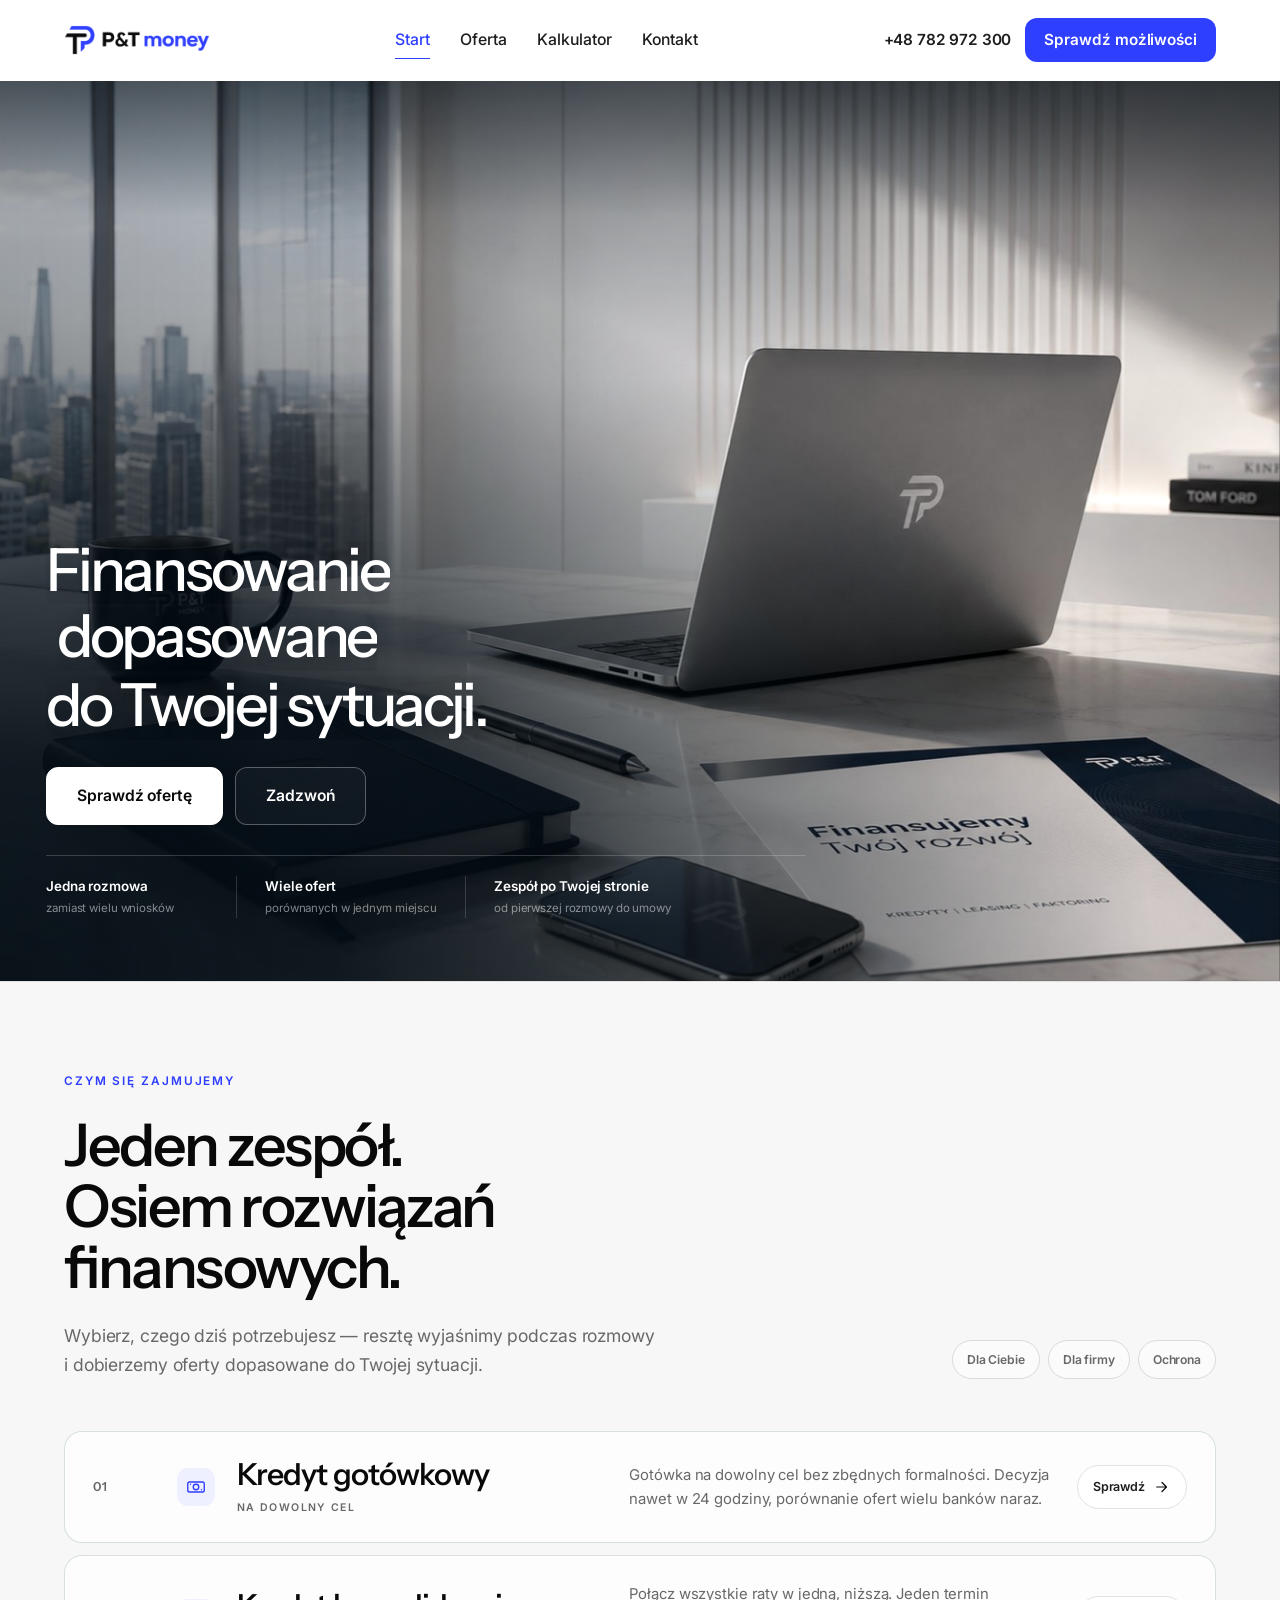
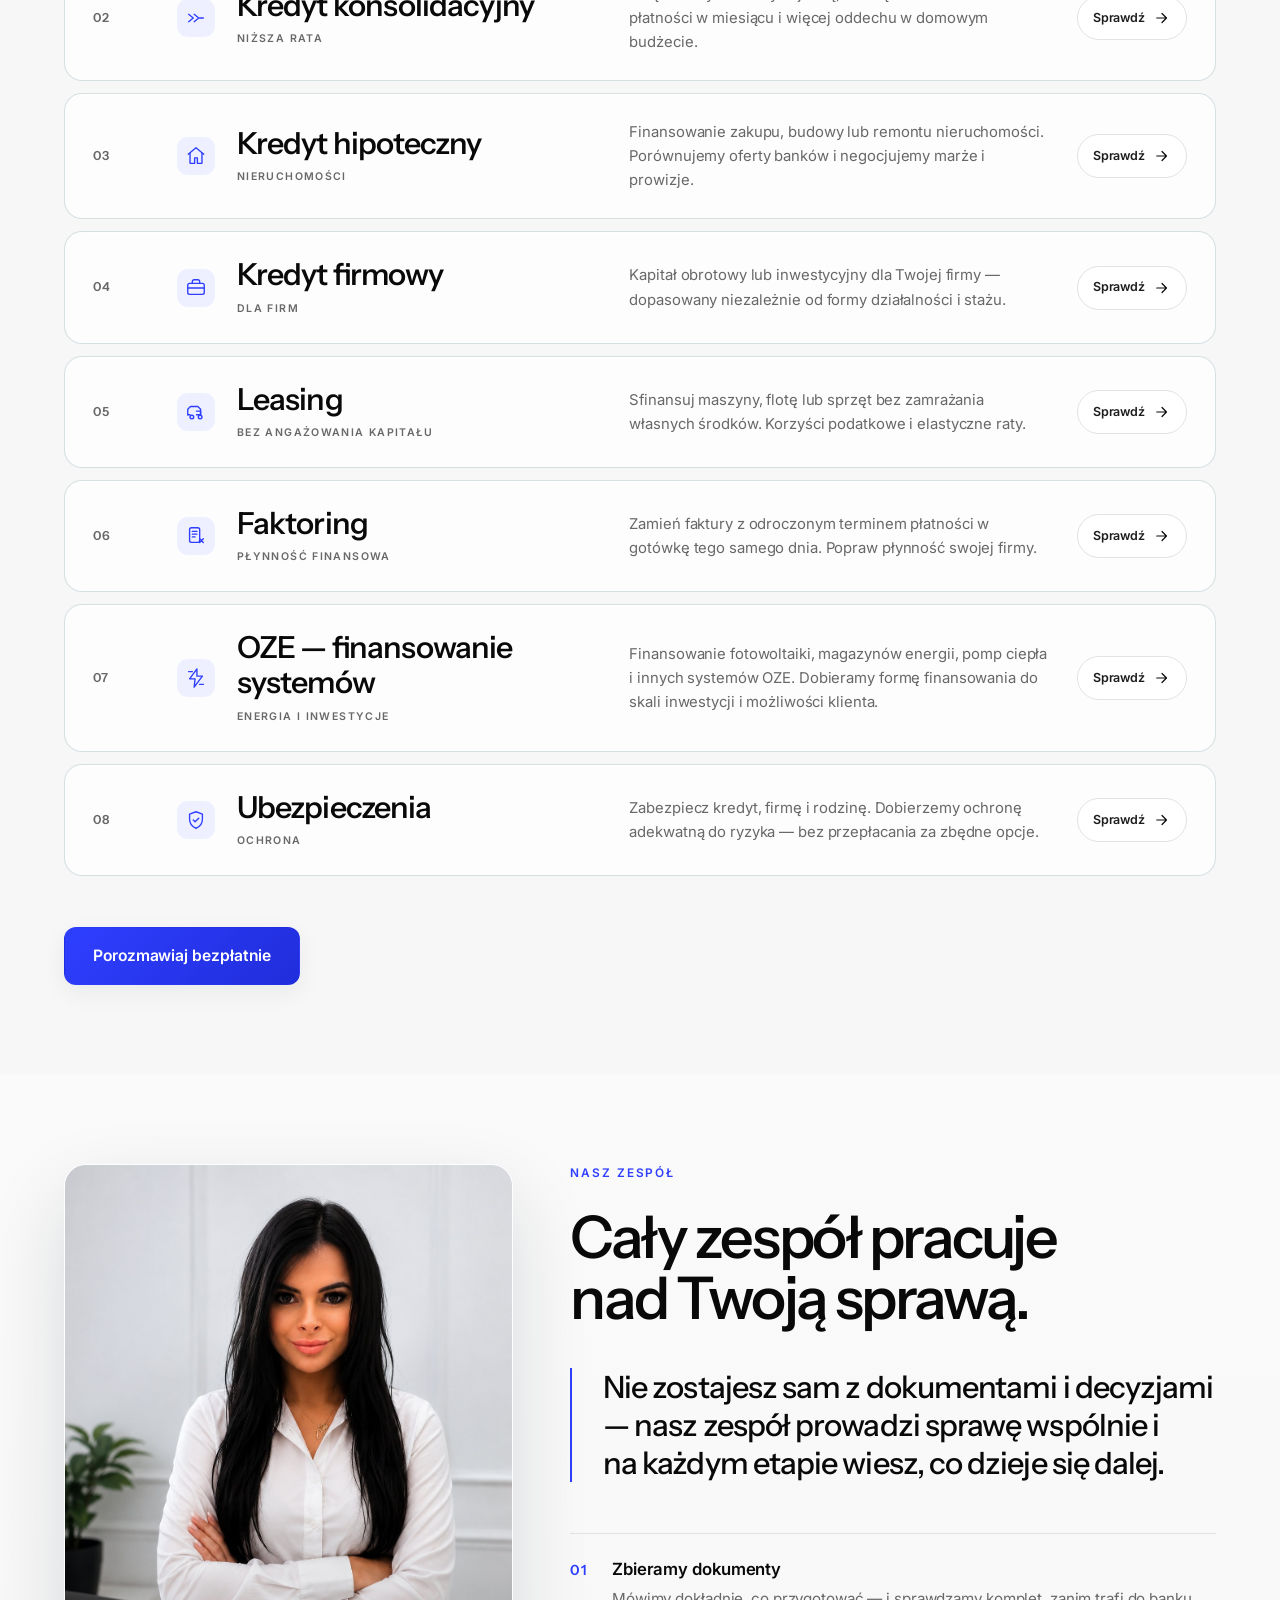
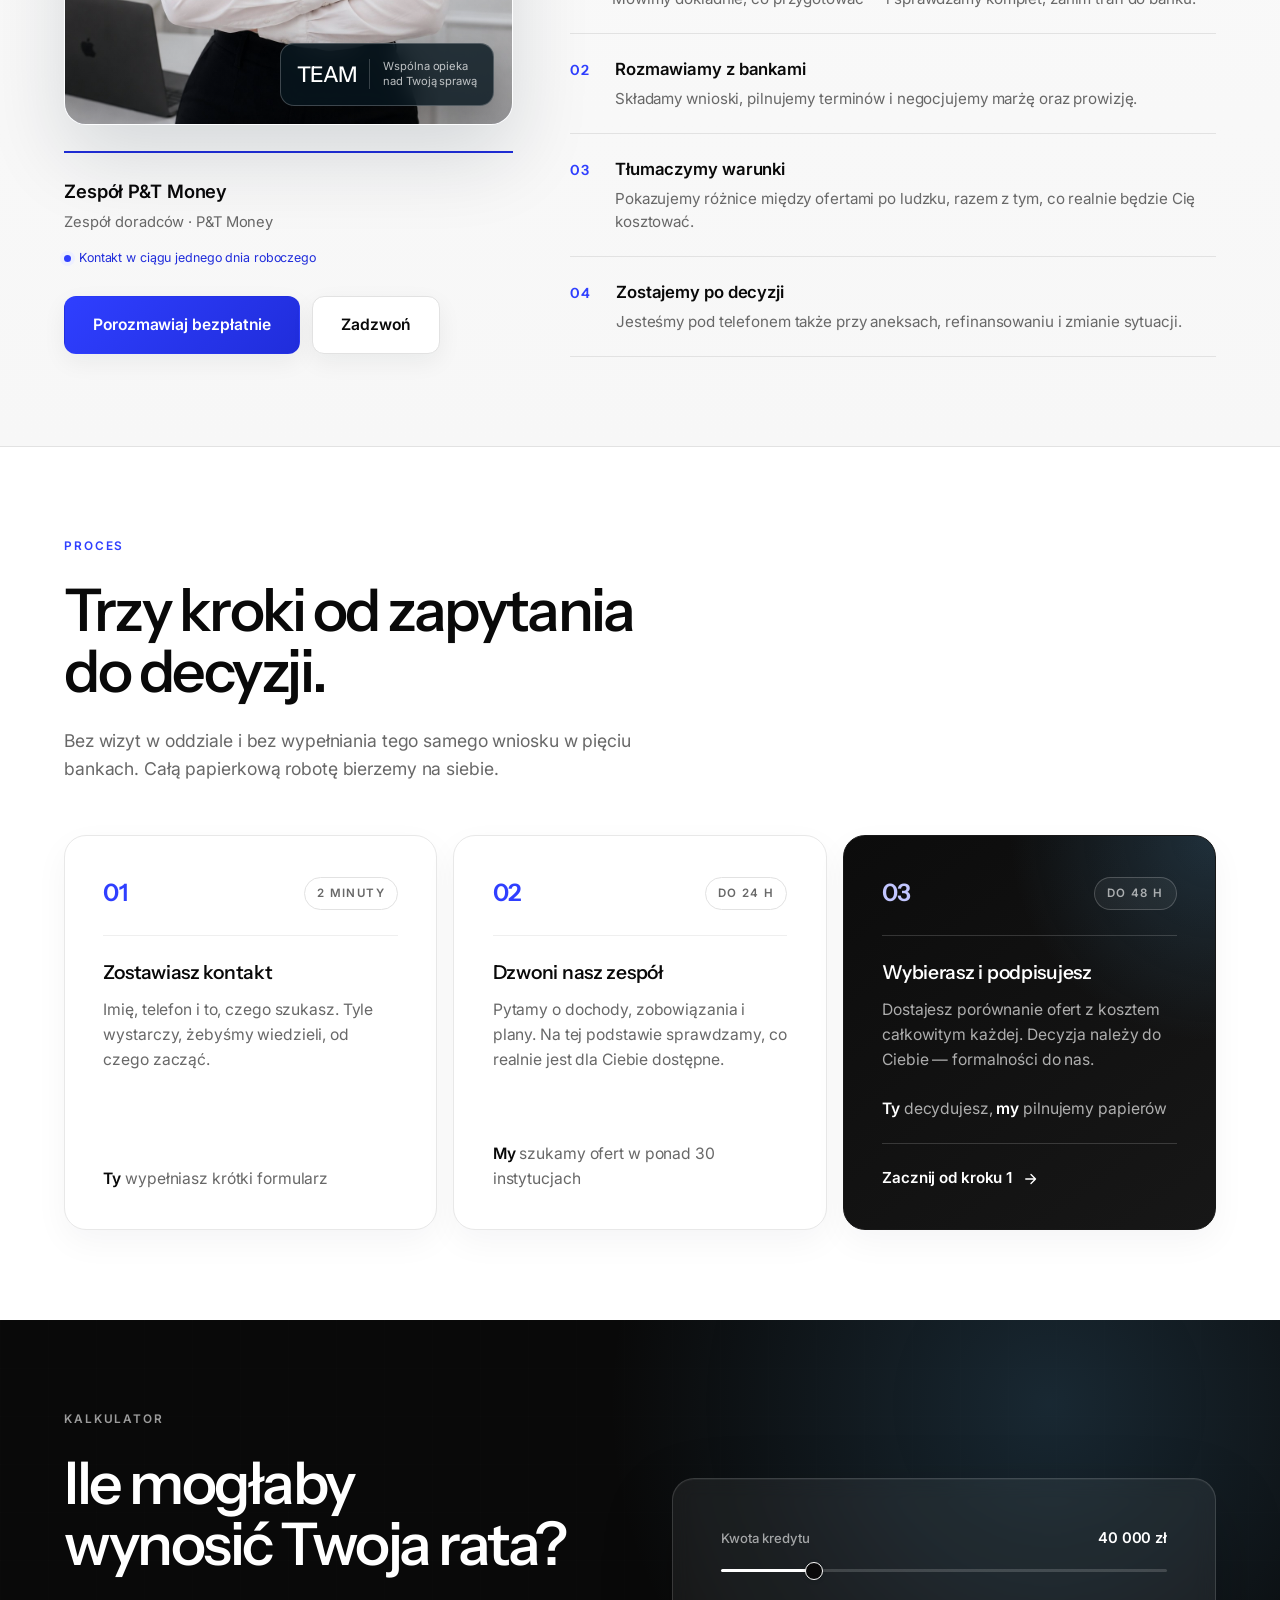
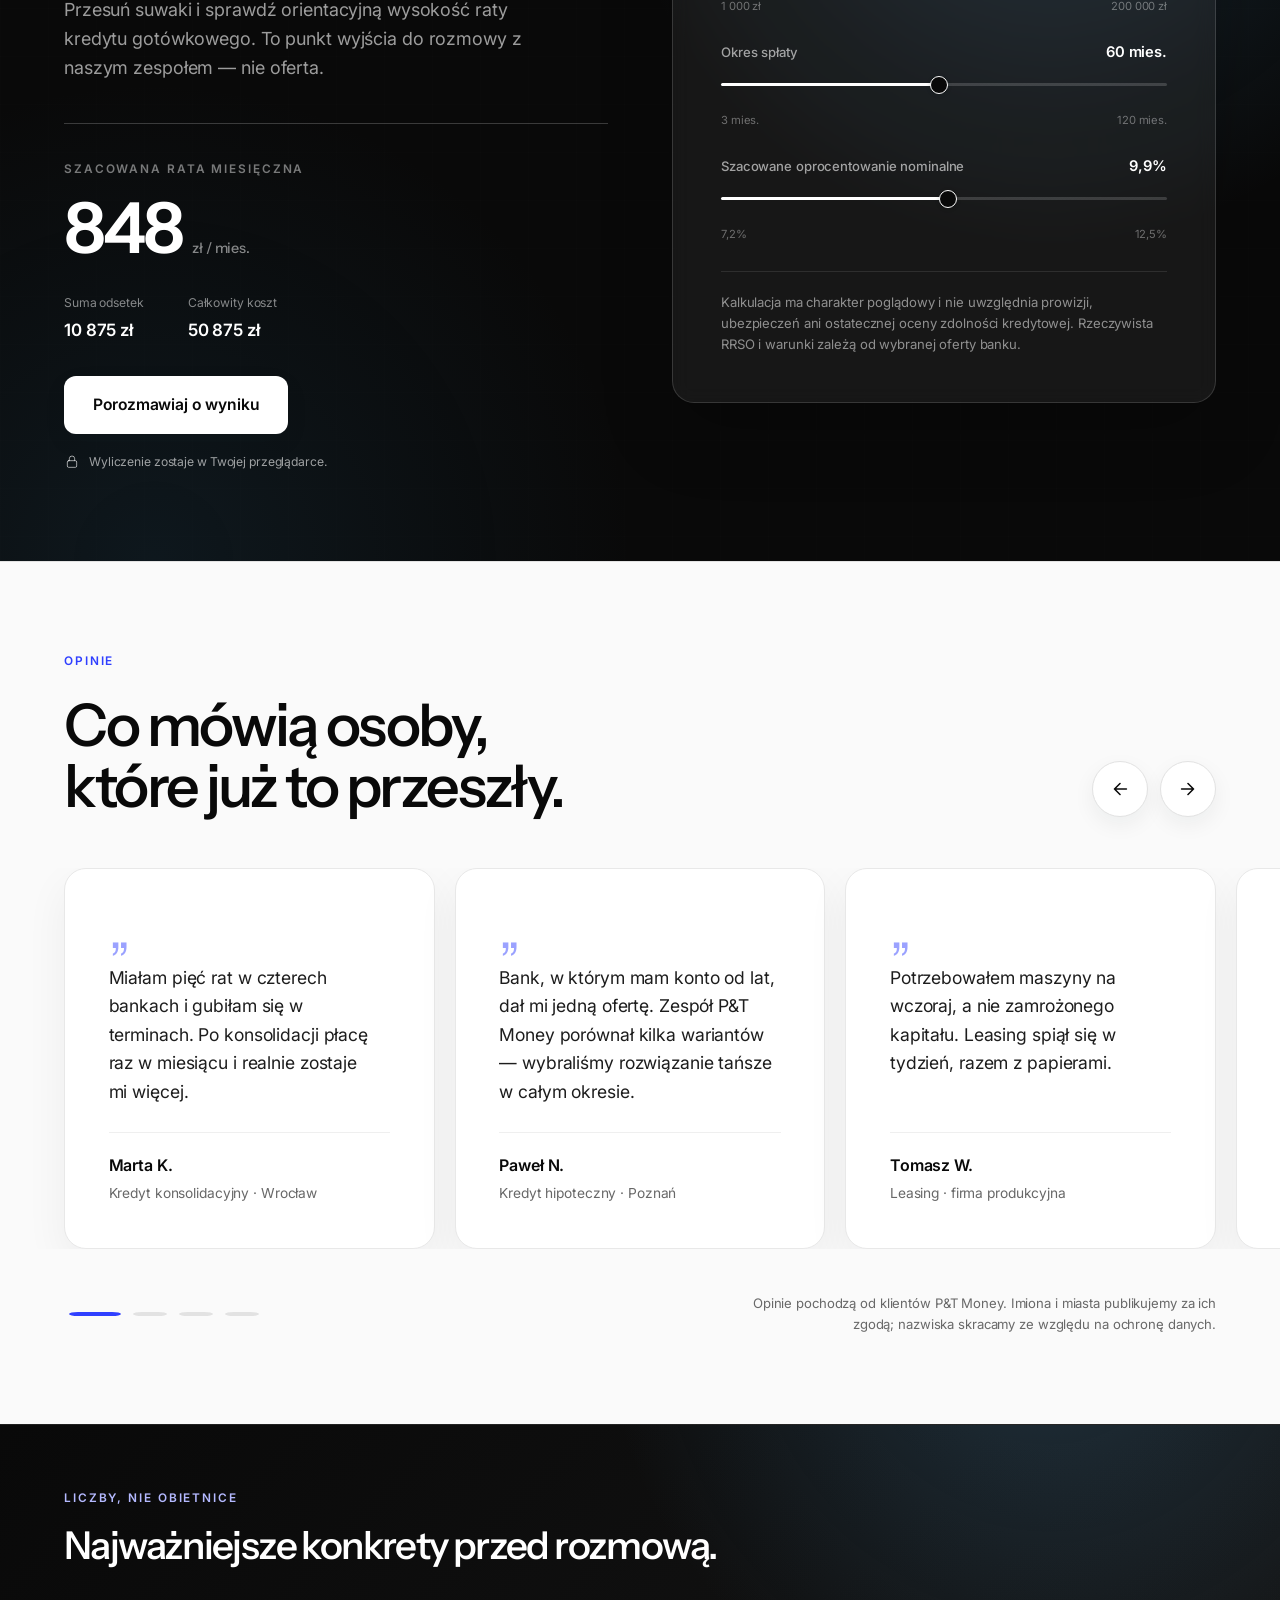
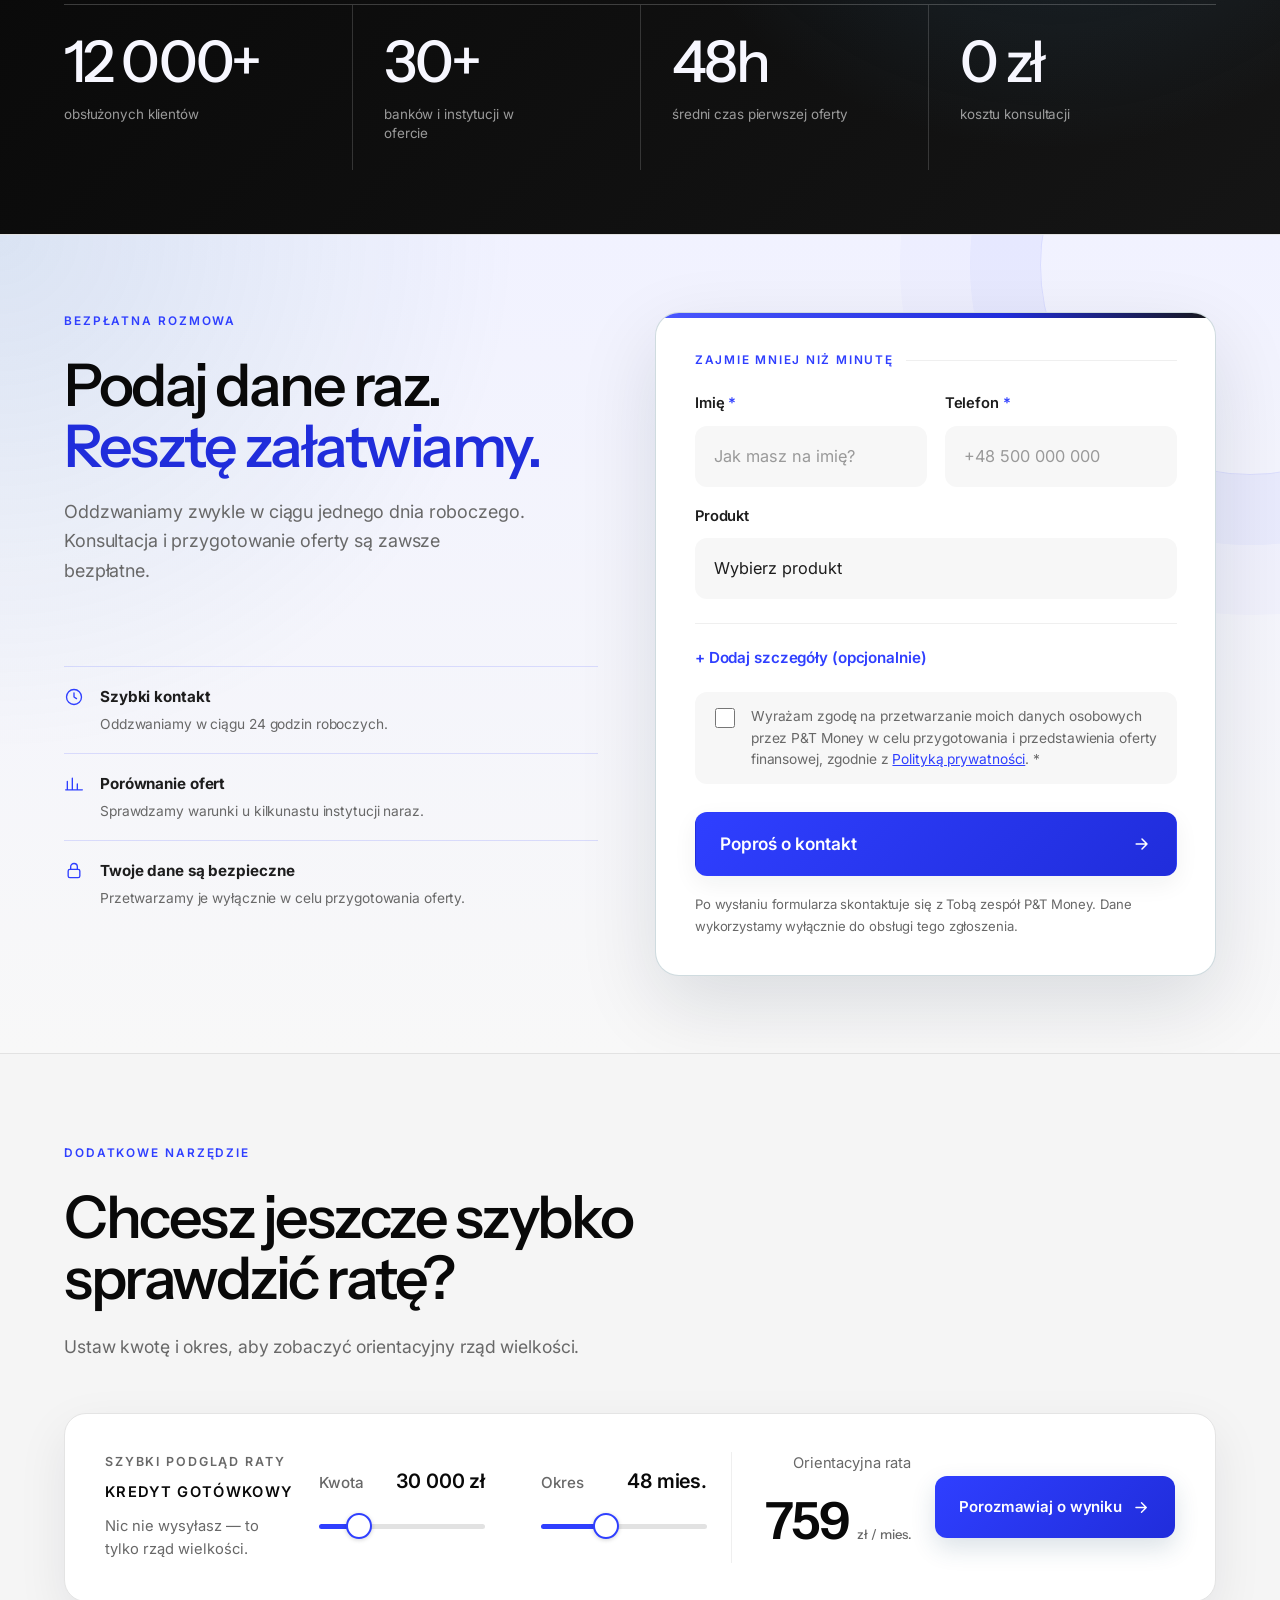
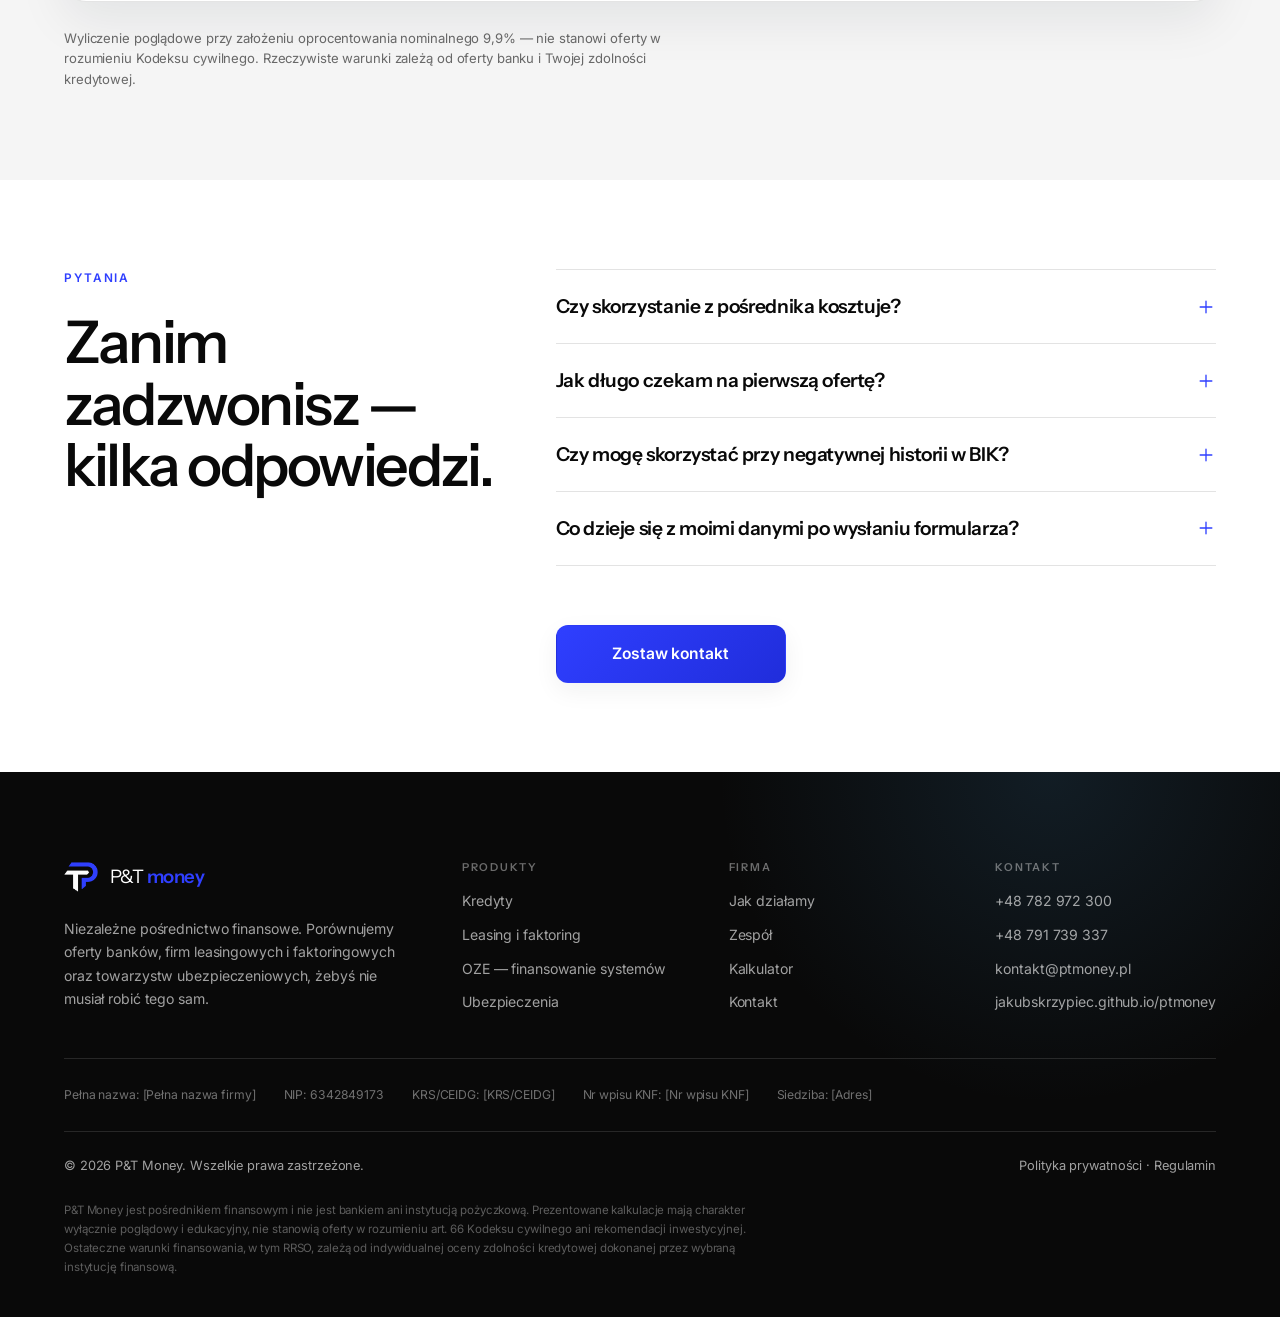
==== index.html @ 1e06a92d "Add files via upload" ====
<!DOCTYPE html>

<html lang="pl">
<head>
<meta charset="utf-8"/>
<meta content="width=device-width, initial-scale=1" name="viewport"/>
<title>P&amp;T Money | Kredyty, leasing i faktoring — cała Polska</title>
<meta content="P&amp;T Money pomaga porównać kredyty, leasing, faktoring i ubezpieczenia w całej Polsce. Zostaw kontakt — nasz zespół oddzwoni w jeden dzień roboczy." name="description"/>
<meta content="#FFFFFF" name="theme-color"/>
<meta content="website" property="og:type"/>
<meta content="pl_PL" property="og:locale"/>
<meta content="P&amp;T Money | Kredyty, leasing i faktoring — cała Polska" property="og:title"/>
<meta content="Porównujemy oferty banków i instytucji finansowych. Zostaw kontakt — nasz zespół oddzwoni w jeden dzień roboczy." property="og:description"/>
<!-- Podgląd linku: zdjęcie hero, nie logo. Logo na białym tle daje w komunikatorach
     pustą, niczego nieznaczącą miniaturę. -->
<meta content="https://jakubskrzypiec.github.io/ptmoney/img/hero.jpg" property="og:image"/>
<meta content="1672" property="og:image:width"/>
<meta content="941" property="og:image:height"/>
<meta content="Biurko z laptopem i materiałami P&amp;T Money" property="og:image:alt"/>
<meta content="https://jakubskrzypiec.github.io/ptmoney/" property="og:url"/>
<meta content="summary_large_image" name="twitter:card"/>
<meta content="P&amp;T Money | Pośrednictwo finansowe" name="twitter:title"/>
<meta content="Kredyty, leasing i faktoring — cała Polska." name="twitter:description"/>
<meta content="https://jakubskrzypiec.github.io/ptmoney/img/hero.jpg" name="twitter:image"/>
<link href="https://jakubskrzypiec.github.io/ptmoney/" rel="canonical"/>
<link href="https://fonts.googleapis.com" rel="preconnect"/>
<link crossorigin="" href="https://fonts.gstatic.com" rel="preconnect"/>
<link href="https://fonts.googleapis.com/css2?family=Instrument+Sans:wght@400;500;600;700&amp;family=Inter:wght@400;500;600;700&amp;display=swap" rel="stylesheet"/>
<link href="./styles.css?v=20260902-12" rel="stylesheet"/>
<link rel="stylesheet" href="./header-shared.css?v=20260905-1">
<script>
document.documentElement.classList.add('js');
(() => {
  const params = new URLSearchParams(window.location.search);
  const reduceMotion = window.matchMedia('(prefers-reduced-motion: reduce)').matches;
  const skipIntro = reduceMotion || params.get('intro') === '0' || Boolean(window.location.hash);
  if (!skipIntro) document.documentElement.classList.add('js-intro');
})();
</script>
<script type="application/ld+json">
{
  "@context": "https://schema.org",
  "@type": "FinancialService",
  "name": "P&T Money",
  "url": "https://jakubskrzypiec.github.io/ptmoney/",
  "areaServed": {"@type": "Country", "name": "Polska"},
  "description": "Pośrednictwo finansowe: kredyty, leasing, faktoring i ubezpieczenia.",
  "taxID": "6342849173",
  "address": {"@type": "PostalAddress", "streetAddress": "[Adres]", "addressCountry": "PL"}
}
</script>
<!-- Hero ładuje się od razu — bez preloadu wchodzi dopiero po CSS i widać pustą planszę. -->
<link as="image" fetchpriority="high" href="./img/hero.jpg" rel="preload"/>
<link href="./favicon.png" rel="icon" sizes="128x128" type="image/png"/>
<link href="./apple-touch-icon.png" rel="apple-touch-icon"/>
<!-- dane.js musi być przed main.js: rozstawia dane klienta, zanim main.js je odczyta. -->
<script defer="" src="./dane.js?v=20260902-8"></script>
<script defer="" src="./main.js?v=20260902-8"></script>
</head>
<body>
<!-- ============ INTRO: krótka, automatyczna kurtyna marki ============ -->
<div aria-hidden="true" class="intro" id="siteIntro">
<div class="intro-panel">
<div class="intro-brand">
<img alt="" height="216" src="./logo-mark-light.png" width="240"/>
<div>
<strong>P&amp;T Money</strong>
<span>Pośrednictwo finansowe</span>
</div>
</div>
<span aria-hidden="true" class="intro-rule"><i></i></span>
<p class="intro-foot">Finansowanie bez zbędnego hałasu.</p>
</div>
</div>
<a class="skip-link" href="#main">Przejdź do treści</a>
<div id="pageWrap">
<header class="pt-header" id="top">
  <div class="pt-header__inner">
    <a class="pt-header__brand" href="index.html" aria-label="P&amp;T Money — strona główna">
      <img src="./logo-horizontal.png" alt="P&amp;T Money" width="174" height="36">
    </a>
    <nav class="pt-header__nav" aria-label="Główna nawigacja">
      <a aria-current="page" href="index.html">Start</a>
      <a href="oferta.html">Oferta</a>
      <a href="kalkulator.html">Kalkulator</a>
      <a href="kontakt.html">Kontakt</a>
    </nav>
    <div class="pt-header__actions">
      <a class="pt-header__phone" href="tel:+48782972300" aria-label="Zadzwoń: +48 782 972 300">+48 782 972 300</a>
      <a class="pt-header__cta" href="#kontakt">Sprawdź możliwości</a>
      <button class="pt-header__toggle" id="menuToggle" type="button" aria-label="Otwórz menu" aria-expanded="false" aria-controls="mobileNav">
        <span></span><span></span><span></span>
      </button>
    </div>
  </div>
  <nav class="pt-header__mobile" id="mobileNav" aria-label="Nawigacja mobilna" hidden>
    <div class="pt-header__mobile-inner">
      <a aria-current="page" href="index.html">Start</a>
      <a href="oferta.html">Oferta</a>
      <a href="kalkulator.html">Kalkulator</a>
      <a href="kontakt.html">Kontakt</a>
    </div>
  </nav>
</header>
<main id="main">
<!-- ============ HERO ============ -->
<!-- Pełny ekran, zdjęcie jako tło całej sekcji. Kadr jest zastawiony na całej
       szerokości — nie ma na nim pustego pola — więc typografia jest biała,
       a .hero-shade kładzie pod nią ciemny klin od lewego dolnego rogu.
       Tekst siedzi w lewym dolnym rogu.
       data-hero-in + data-delay ustalają kolejność wejścia po kurtynie marki. -->
<section aria-labelledby="hero-title" class="hero" id="hero">
<div aria-hidden="true" class="hero-media" data-delay="0.08" data-hero-wipe="">
<img alt="" data-hero-parallax="" decoding="async" fetchpriority="high" height="941" loading="eager" src="./img/hero.jpg" width="1672"/>
</div>
<div aria-hidden="true" class="hero-shade"></div>
<div class="container hero-main">
<div class="hero-copy">
<!-- Słowa są osobnymi wierszami animacji. Na szerokim ekranie dwa
             pierwsze stoją obok siebie, a na węższym każdy dostaje własną linię. -->
<h1 id="hero-title">
<span class="hero-line hero-line--first" data-delay="0.05" data-hero-line=""><span>Finansowanie</span></span>
<span class="hero-line hero-line--second" data-delay="0.1" data-hero-line=""><span>dopasowane</span></span>
<span class="hero-line hero-line--accent" data-delay="0.15" data-hero-line=""><span><em>do Twojej sytuacji.</em></span></span>
</h1>
<div class="hero-actions" data-delay="0.21" data-hero-in="">
<a class="btn btn--primary" href="#produkty">Sprawdź ofertę</a>
<a class="btn btn--ghost contact-placeholder" data-contact-placeholder="true" href="tel:+48782972300">Zadzwoń</a>
</div>
<ul aria-label="Najważniejsze korzyści" class="hero-assurances" data-delay="0.27" data-hero-in="">
<li><strong>Jedna rozmowa</strong><span>zamiast wielu wniosków</span></li>
<li><strong>Wiele ofert</strong><span>porównanych w jednym miejscu</span></li>
<li><strong>Zespół po Twojej stronie</strong><span>od pierwszej rozmowy do umowy</span></li>
</ul>
</div>
</div>
</section>
<!-- ============ PRODUKTY ============ -->
<section aria-labelledby="produkty-title" class="section section--line" id="produkty">
<div class="container">
<div class="section-head section-head--products reveal">
<div>
<p class="eyebrow">Czym się zajmujemy</p>
<h2 id="produkty-title">Jeden zespół.<br/>Osiem rozwiązań finansowych.</h2>
<p class="section-lead">Wybierz, czego dziś potrzebujesz — resztę wyjaśnimy podczas rozmowy i dobierzemy oferty dopasowane do Twojej sytuacji.</p>
</div>
<ul aria-label="Obszary wsparcia" class="audience-pills">
<li>Dla Ciebie</li>
<li>Dla firmy</li>
<li>Ochrona</li>
</ul>
</div>
<ul class="product-list reveal-grid">
<li class="product-row reveal">
<span class="product-idx">01</span>
<span aria-hidden="true" class="product-icon"><svg viewbox="0 0 24 24"><rect height="11" rx="2" width="18" x="3" y="6.5"></rect><circle cx="12" cy="12" r="3"></circle><path d="M6 9h.01M18 15h.01"></path></svg></span>
<span class="product-main">
<span class="product-title">Kredyt gotówkowy</span>
<span class="product-tag">Na dowolny cel</span>
</span>
<span class="product-desc">Gotówka na dowolny cel bez zbędnych formalności. Decyzja nawet w 24 godziny, porównanie ofert wielu banków naraz.</span>
<a class="product-go product-select" data-product="Kredyt gotówkowy" href="?produkt=kredyt-gotowkowy#kontakt"><span class="sr-only">Kredyt gotówkowy — zostaw kontakt</span><svg aria-hidden="true" viewbox="0 0 24 24"><path d="M5 12h13M12 6l6 6-6 6"></path></svg></a>
</li>
<li class="product-row reveal">
<span class="product-idx">02</span>
<span aria-hidden="true" class="product-icon"><svg viewbox="0 0 24 24"><path d="m4 8 5 4-5 4M10 8l5 4-5 4M16 12h4"></path></svg></span>
<span class="product-main">
<span class="product-title">Kredyt konsolidacyjny</span>
<span class="product-tag">Niższa rata</span>
</span>
<span class="product-desc">Połącz wszystkie raty w jedną, niższą. Jeden termin płatności w miesiącu i więcej oddechu w domowym budżecie.</span>
<a class="product-go product-select" data-product="Kredyt konsolidacyjny" href="?produkt=kredyt-konsolidacyjny#kontakt"><span class="sr-only">Kredyt konsolidacyjny — zostaw kontakt</span><svg aria-hidden="true" viewbox="0 0 24 24"><path d="M5 12h13M12 6l6 6-6 6"></path></svg></a>
</li>
<li class="product-row reveal">
<span class="product-idx">03</span>
<span aria-hidden="true" class="product-icon"><svg viewbox="0 0 24 24"><path d="m3.5 10 8.5-7 8.5 7"></path><path d="M5.5 9v11h5v-6h3v6h5V9"></path></svg></span>
<span class="product-main">
<span class="product-title">Kredyt hipoteczny</span>
<span class="product-tag">Nieruchomości</span>
</span>
<span class="product-desc">Finansowanie zakupu, budowy lub remontu nieruchomości. Porównujemy oferty banków i negocjujemy marże i prowizje.</span>
<a class="product-go product-select" data-product="Kredyt hipoteczny" href="?produkt=kredyt-hipoteczny#kontakt"><span class="sr-only">Kredyt hipoteczny — zostaw kontakt</span><svg aria-hidden="true" viewbox="0 0 24 24"><path d="M5 12h13M12 6l6 6-6 6"></path></svg></a>
</li>
<li class="product-row reveal">
<span class="product-idx">04</span>
<span aria-hidden="true" class="product-icon"><svg viewbox="0 0 24 24"><rect height="12" rx="2" width="18" x="3" y="7"></rect><path d="M8 7V5a2 2 0 0 1 2-2h4a2 2 0 0 1 2 2v2M3 12h18"></path></svg></span>
<span class="product-main">
<span class="product-title">Kredyt firmowy</span>
<span class="product-tag">Dla firm</span>
</span>
<span class="product-desc">Kapitał obrotowy lub inwestycyjny dla Twojej firmy — dopasowany niezależnie od formy działalności i stażu.</span>
<a class="product-go product-select" data-product="Kredyt firmowy" href="?produkt=kredyt-firmowy#kontakt"><span class="sr-only">Kredyt firmowy — zostaw kontakt</span><svg aria-hidden="true" viewbox="0 0 24 24"><path d="M5 12h13M12 6l6 6-6 6"></path></svg></a>
</li>
<li class="product-row reveal">
<span class="product-idx">05</span>
<span aria-hidden="true" class="product-icon"><svg viewbox="0 0 24 24"><path d="M3 15V9l3-3h8l3 3v6"></path><circle cx="7.5" cy="17.5" r="2"></circle><circle cx="16.5" cy="17.5" r="2"></circle><path d="M3 15h2.5M12.5 15H17v-4h-4.5"></path></svg></span>
<span class="product-main">
<span class="product-title">Leasing</span>
<span class="product-tag">Bez angażowania kapitału</span>
</span>
<span class="product-desc">Sfinansuj maszyny, flotę lub sprzęt bez zamrażania własnych środków. Korzyści podatkowe i elastyczne raty.</span>
<a class="product-go product-select" data-product="Leasing" href="?produkt=leasing#kontakt"><span class="sr-only">Leasing — zostaw kontakt</span><svg aria-hidden="true" viewbox="0 0 24 24"><path d="M5 12h13M12 6l6 6-6 6"></path></svg></a>
</li>
<li class="product-row reveal">
<span class="product-idx">06</span>
<span aria-hidden="true" class="product-icon"><svg viewbox="0 0 24 24"><rect height="16" rx="2" width="11" x="5" y="3"></rect><path d="M8 7h5M8 10h5M8 13h3M16 15l4 4M20 15l-4 4"></path></svg></span>
<span class="product-main">
<span class="product-title">Faktoring</span>
<span class="product-tag">Płynność finansowa</span>
</span>
<span class="product-desc">Zamień faktury z odroczonym terminem płatności w gotówkę tego samego dnia. Popraw płynność swojej firmy.</span>
<a class="product-go product-select" data-product="Faktoring" href="?produkt=faktoring#kontakt"><span class="sr-only">Faktoring — zostaw kontakt</span><svg aria-hidden="true" viewbox="0 0 24 24"><path d="M5 12h13M12 6l6 6-6 6"></path></svg></a>
</li>
<li class="product-row reveal">
<span class="product-idx">07</span>
<span aria-hidden="true" class="product-icon"><svg viewbox="0 0 24 24"><path d="M13 2 5 13h6l-1 9 9-12h-6l0-8Z"></path><path d="M4 5h4M16 19h4"></path></svg></span>
<span class="product-main">
<span class="product-title">OZE — finansowanie systemów</span>
<span class="product-tag">Energia i inwestycje</span>
</span>
<span class="product-desc">Finansowanie fotowoltaiki, magazynów energii, pomp ciepła i innych systemów OZE. Dobieramy formę finansowania do skali inwestycji i możliwości klienta.</span>
<a class="product-go product-select" data-product="OZE — finansowanie systemów" href="?produkt=oze#kontakt"><span class="sr-only">OZE — finansowanie systemów — zostaw kontakt</span><svg aria-hidden="true" viewbox="0 0 24 24"><path d="M5 12h13M12 6l6 6-6 6"></path></svg></a>
</li>
<li class="product-row reveal">
<span class="product-idx">08</span>
<span aria-hidden="true" class="product-icon"><svg viewbox="0 0 24 24"><path d="M12 3 19 5.5V11c0 5-3 8.5-7 10-4-1.5-7-5-7-10V5.5L12 3Z"></path><path d="m9 12 2 2 4-4"></path></svg></span>
<span class="product-main">
<span class="product-title">Ubezpieczenia</span>
<span class="product-tag">Ochrona</span>
</span>
<span class="product-desc">Zabezpiecz kredyt, firmę i rodzinę. Dobierzemy ochronę adekwatną do ryzyka — bez przepłacania za zbędne opcje.</span>
<a class="product-go product-select" data-product="Ubezpieczenia" href="?produkt=ubezpieczenia#kontakt"><span class="sr-only">Ubezpieczenia — zostaw kontakt</span><svg aria-hidden="true" viewbox="0 0 24 24"><path d="M5 12h13M12 6l6 6-6 6"></path></svg></a>
</li>
</ul>
<div class="section-cta reveal"><a class="btn btn--primary" href="#kontakt">Porozmawiaj bezpłatnie</a></div>
</div>
</section>
<!-- ============ DORADCA ============ -->
<!-- Człowiek pojawia się wcześnie: zanim klient wejdzie w proces i kalkulator,
       widzi, kto będzie prowadzić jego sprawę. -->
<section aria-labelledby="advisor-title" class="section section--muted advisor" id="zespol">
<div class="container advisor-grid">
<div class="advisor-side reveal">
<figure class="portrait portrait--advisor">
<img alt="Zespół doradców P&amp;T Money" data-portrait="" decoding="async" height="1374" loading="lazy" src="./img/doradca-2.jpg" width="1099"/>
<figcaption aria-hidden="true" class="portrait-fallback"><img alt="" height="707" src="./logo-mark.png" width="785"/><span>Zespół P&amp;T Money</span></figcaption>
<div aria-label="Wsparcie zespołu P&amp;T Money" class="advisor-badge"><strong>TEAM</strong><span>Wspólna opieka<br/>nad Twoją sprawą</span></div>
</figure>
<p class="advisor-meta"><strong>Zespół P&amp;T Money</strong><span id="doradcaRola">Doradcy finansowi · P&amp;T Money</span><span class="advisor-availability"><i aria-hidden="true"></i>Kontakt w ciągu jednego dnia roboczego</span></p>
<div class="advisor-actions">
<a class="btn btn--primary" href="#kontakt">Porozmawiaj bezpłatnie</a>
<a class="btn btn--ghost contact-placeholder" data-contact-placeholder="true" href="tel:+48782972300">Zadzwoń</a>
</div>
</div>
<div class="advisor-copy">
<p class="eyebrow reveal">Nasz zespół</p>
<h2 class="reveal" id="advisor-title">Cały zespół pracuje<br/>nad Twoją sprawą.</h2>
<blockquote class="advisor-quote reveal">
<p>Nie zostajesz sam z dokumentami i decyzjami — nasz zespół prowadzi sprawę wspólnie i na każdym etapie wiesz, co dzieje się dalej.</p>
</blockquote>
<ol class="advisor-duties reveal-grid">
<li class="reveal"><span class="duty-num">01</span><div><strong>Zbieramy dokumenty</strong><span>Mówimy dokładnie, co przygotować — i sprawdzamy komplet, zanim trafi do banku.</span></div></li>
<li class="reveal"><span class="duty-num">02</span><div><strong>Rozmawiamy z bankami</strong><span>Składamy wnioski, pilnujemy terminów i negocjujemy marżę oraz prowizję.</span></div></li>
<li class="reveal"><span class="duty-num">03</span><div><strong>Tłumaczymy warunki</strong><span>Pokazujemy różnice między ofertami po ludzku, razem z tym, co realnie będzie Cię kosztować.</span></div></li>
<li class="reveal"><span class="duty-num">04</span><div><strong>Zostajemy po decyzji</strong><span>Jesteśmy pod telefonem także przy aneksach, refinansowaniu i zmianie sytuacji.</span></div></li>
</ol>
</div>
</div>
</section>
<!-- ============ PROCES ============ -->
<!-- Wcześniej trzy kolumny tekstu rozdzielone kreskami — czytało się jak
       szablon. Teraz każdy krok to kafel z numerem, czasem trwania i tym,
       co realnie robi klient, a co my. Ostatni kafel jest ciemny: to koniec
       ścieżki i jednocześnie wyjście do formularza. -->
<section aria-labelledby="process-title" class="section section--line" id="jak-to-dziala">
<div class="container">
<div class="section-head reveal">
<p class="eyebrow">Proces</p>
<h2 id="process-title">Trzy kroki od zapytania<br/>do decyzji.</h2>
<p class="section-lead">Bez wizyt w oddziale i bez wypełniania tego samego wniosku w pięciu bankach. Całą papierkową robotę bierzemy na siebie.</p>
</div>
<ol class="steps reveal-grid">
<li class="step-card reveal">
<div class="step-card-top">
<span class="step-num">01</span>
<span class="step-time">2 minuty</span>
</div>
<h3>Zostawiasz kontakt</h3>
<p>Imię, telefon i to, czego szukasz. Tyle wystarczy, żebyśmy wiedzieli, od czego zacząć.</p>
<p class="step-who"><span>Ty</span> wypełniasz krótki formularz</p>
</li>
<li class="step-card reveal">
<div class="step-card-top">
<span class="step-num">02</span>
<span class="step-time">do 24 h</span>
</div>
<h3>Dzwoni nasz zespół</h3>
<p>Pytamy o dochody, zobowiązania i plany. Na tej podstawie sprawdzamy, co realnie jest dla Ciebie dostępne.</p>
<p class="step-who"><span>My</span> szukamy ofert w ponad 30 instytucjach</p>
</li>
<li class="step-card step-card--last reveal">
<div class="step-card-top">
<span class="step-num">03</span>
<span class="step-time">do 48 h</span>
</div>
<h3>Wybierasz i podpisujesz</h3>
<p>Dostajesz porównanie ofert z kosztem całkowitym każdej. Decyzja należy do Ciebie — formalności do nas.</p>
<p class="step-who"><span>Ty</span> decydujesz, <span>my</span> pilnujemy papierów</p>
<a class="step-cta" href="#kontakt">Zacznij od kroku 1 <svg aria-hidden="true" viewbox="0 0 24 24"><path d="M5 12h13M12 6l6 6-6 6"></path></svg></a>
</li>
</ol>
</div>
</section>
<!-- ============ KALKULATOR ============ -->
<section aria-labelledby="calc-title" class="section calc-section" id="kalkulator">
<div class="container calc-grid">
<div class="calc-copy reveal">
<p class="eyebrow eyebrow--on-dark">Kalkulator</p>
<h2 id="calc-title">Ile mogłaby wynosić Twoja rata?</h2>
<p>Przesuń suwaki i sprawdź orientacyjną wysokość raty kredytu gotówkowego. To punkt wyjścia do rozmowy z naszym zespołem — nie oferta.</p>
<div aria-live="polite" class="calc-out">
<span class="calc-out-label">Szacowana rata miesięczna</span>
<strong id="calcResult">0 <small>zł / mies.</small></strong>
<dl class="calc-sub">
<div><dt>Suma odsetek</dt><dd id="calcInterest">0 zł</dd></div>
<div><dt>Całkowity koszt</dt><dd id="calcTotal">0 zł</dd></div>
</dl>
</div>
<a class="btn btn--light" href="#kontakt" id="calcCta">Porozmawiaj o wyniku</a>
<p class="calc-privacy"><svg aria-hidden="true" viewbox="0 0 24 24"><rect height="10" rx="2" width="14" x="5" y="10"></rect><path d="M8 10V7a4 4 0 0 1 8 0v3"></path></svg>Wyliczenie zostaje w Twojej przeglądarce.</p>
</div>
<div class="calc-panel reveal">
<div class="range-field range-field--dark">
<div class="range-label"><label for="calcAmount">Kwota kredytu</label><output for="calcAmount" id="calcAmountVal">40 000 zł</output></div>
<input aria-label="Kwota kredytu" id="calcAmount" max="200000" min="1000" step="1000" type="range" value="40000"/>
<div class="range-minmax"><span>1 000 zł</span><span>200 000 zł</span></div>
</div>
<div class="range-field range-field--dark">
<div class="range-label"><label for="calcPeriod">Okres spłaty</label><output for="calcPeriod" id="calcPeriodVal">60 mies.</output></div>
<input aria-label="Okres spłaty" id="calcPeriod" max="120" min="3" step="3" type="range" value="60"/>
<div class="range-minmax"><span>3 mies.</span><span>120 mies.</span></div>
</div>
<div class="range-field range-field--dark">
<div class="range-label"><label for="calcRate">Szacowane oprocentowanie nominalne</label><output for="calcRate" id="calcRateVal">9,9%</output></div>
<input aria-label="Szacowane oprocentowanie nominalne" id="calcRate" max="12.5" min="7.2" step="0.1" type="range" value="9.9"/>
<div class="range-minmax"><span>7,2%</span><span>12,5%</span></div>
</div>
<p class="fineprint fineprint--light">Kalkulacja ma charakter poglądowy i nie uwzględnia prowizji, ubezpieczeń ani ostatecznej oceny zdolności kredytowej. Rzeczywista RRSO i warunki zależą od wybranej oferty banku.</p>
</div>
</div>
</section>
<!-- ============ OPINIE ============ -->
<!-- Karuzela przewija się sama, zatrzymuje na najechaniu i na fokusie,
       ma też strzałki i kropki. Sterowanie w main.js (initOpinieSlider).

       UWAGA — TREŚĆ JEST ZMYŚLONA. Imiona, miasta i wypowiedzi to materiał
       poglądowy wstawiony na życzenie, żeby dało się ocenić układ. Na żywo
       czytają się jak prawdziwe referencje klientów, więc PRZED PROMOWANIEM
       STRONY trzeba je podmienić na autentyczne (za pisemną zgodą klientów)
       albo usunąć całą sekcję. Wszystkie kafle mają data-placeholder="true"
       — łatwo je znaleźć. Szczegóły: PRZEKAZANIE.md, punkt 2a. -->
<section aria-labelledby="opinie-title" class="section section--line opinions" id="opinie">
<div class="container">
<div class="opinions-head reveal">
<div>
<p class="eyebrow">Opinie</p>
<h2 id="opinie-title">Co mówią osoby,<br/>które już to przeszły.</h2>
</div>
<div class="opinions-nav">
<button aria-label="Poprzednia opinia" class="opinions-arrow" id="opiniePrev" type="button">
<svg aria-hidden="true" viewbox="0 0 24 24"><path d="M19 12H6M12 18l-6-6 6-6"></path></svg>
</button>
<button aria-label="Następna opinia" class="opinions-arrow" id="opinieNext" type="button">
<svg aria-hidden="true" viewbox="0 0 24 24"><path d="M5 12h13M12 6l6 6-6 6"></path></svg>
</button>
</div>
</div>
<!-- tabindex="0": kontener przewijany musi dać się złapać klawiaturą,
           inaczej strzałki nie mają na czym zadziałać. -->
<div aria-label="Opinie klientów — przewijaj strzałkami w lewo i w prawo" aria-roledescription="karuzela" class="opinions-viewport reveal" id="opinieSlider" tabindex="0">
<ul class="opinions-track" id="opinieTrack">
<li aria-roledescription="slajd" class="quote-card" data-placeholder="true" role="group">
<p aria-hidden="true" class="quote-mark">„</p>
<blockquote><p>Miałam pięć rat w czterech bankach i gubiłam się w terminach. Po konsolidacji płacę raz w miesiącu i realnie zostaje mi więcej.</p></blockquote>
<p class="quote-meta"><strong>Marta K.</strong><span>Kredyt konsolidacyjny · Wrocław</span></p>
</li>
<li aria-roledescription="slajd" class="quote-card" data-placeholder="true" role="group">
<p aria-hidden="true" class="quote-mark">„</p>
<blockquote><p>Bank, w którym mam konto od lat, dał mi jedną ofertę. Zespół P&amp;T Money porównał kilka wariantów — wybraliśmy rozwiązanie tańsze w całym okresie.</p></blockquote>
<p class="quote-meta"><strong>Paweł N.</strong><span>Kredyt hipoteczny · Poznań</span></p>
</li>
<li aria-roledescription="slajd" class="quote-card" data-placeholder="true" role="group">
<p aria-hidden="true" class="quote-mark">„</p>
<blockquote><p>Potrzebowałem maszyny na wczoraj, a nie zamrożonego kapitału. Leasing spiął się w tydzień, razem z papierami.</p></blockquote>
<p class="quote-meta"><strong>Tomasz W.</strong><span>Leasing · firma produkcyjna</span></p>
</li>
<li aria-roledescription="slajd" class="quote-card" data-placeholder="true" role="group">
<p aria-hidden="true" class="quote-mark">„</p>
<blockquote><p>Bałam się, że przy umowie zlecenie nikt ze mną nie pogada. Zespół znalazł banki, które takie dochody uwzględniają i jasno wyjaśnił różnice.</p></blockquote>
<p class="quote-meta"><strong>Aleksandra R.</strong><span>Kredyt gotówkowy · Katowice</span></p>
</li>
<li aria-roledescription="slajd" class="quote-card" data-placeholder="true" role="group">
<p aria-hidden="true" class="quote-mark">„</p>
<blockquote><p>Faktury z terminem sześćdziesiąt dni zabijały mi płynność. Faktoring rozwiązał to w dwa tygodnie i nie musiałem brać kredytu.</p></blockquote>
<p class="quote-meta"><strong>Grzegorz S.</strong><span>Faktoring · firma transportowa</span></p>
</li>
<li aria-roledescription="slajd" class="quote-card" data-placeholder="true" role="group">
<p aria-hidden="true" class="quote-mark">„</p>
<blockquote><p>Najbardziej doceniam to, że cały zespół znał moją sprawę. Nie musiałem za każdym razem tłumaczyć wszystkiego od początku.</p></blockquote>
<p class="quote-meta"><strong>Michał D.</strong><span>Kredyt firmowy · Gdańsk</span></p>
</li>
</ul>
</div>
<div class="opinions-foot">
<div aria-label="Wybierz opinię" class="opinions-dots" id="opinieDots" role="tablist"></div>
<p class="fineprint">Opinie pochodzą od klientów P&amp;T Money. Imiona i miasta publikujemy za ich zgodą; nazwiska skracamy ze względu na ochronę danych.</p>
</div>
</div>
</section>
<!-- ============ LICZBY / OSTATNI DOWÓD PRZED KONTAKTEM ============ -->
<section aria-labelledby="stats-title" class="stats-band" id="zaufanie">
<div class="container">
<div class="stats-head reveal">
<p class="eyebrow eyebrow--on-dark">Liczby, nie obietnice</p>
<h2 id="stats-title">Najważniejsze konkrety przed rozmową.</h2>
</div>
<div class="stats-grid reveal-grid" id="statsGrid">
<div class="stat reveal"><strong data-count="12000" data-suffix="+" id="statKlienci">12 000+</strong><span>obsłużonych klientów</span></div>
<div class="stat reveal"><strong data-count="30" data-suffix="+" id="statBanki">30+</strong><span>banków i instytucji w ofercie</span></div>
<div class="stat reveal"><strong data-count="48" data-suffix="h" id="statGodziny">48h</strong><span>średni czas pierwszej oferty</span></div>
<div class="stat reveal"><strong data-count="0" data-suffix=" zł">0 zł</strong><span>kosztu konsultacji</span></div>
</div>
</div>
</section>
<!-- ============ FORMULARZ ============ -->
<section aria-labelledby="contact-title" class="section contact-section" id="kontakt">
<div class="container contact-grid">
<div class="contact-copy reveal">
<p class="eyebrow">Bezpłatna rozmowa</p>
<h2 id="contact-title">Podaj dane raz.<br/><em>Resztę załatwiamy.</em></h2>
<p class="contact-lead">Oddzwaniamy zwykle w ciągu jednego dnia roboczego. Konsultacja i przygotowanie oferty są zawsze bezpłatne.</p>
</div>
<div class="form-card reveal">
<form action="" data-endpoint="" id="leadForm" method="post" novalidate="">
<p class="form-step">Zajmie mniej niż minutę</p>
<div class="form-grid">
<div class="form-primary">
<div class="field">
<label for="fName">Imię <span aria-hidden="true">*</span></label>
<input aria-describedby="fNameError" autocomplete="given-name" id="fName" name="name" placeholder="Jak masz na imię?" required="" type="text"/>
<p class="field-error" id="fNameError">Podaj imię i nazwisko.</p>
</div>
<div class="field">
<label for="fPhone">Telefon <span aria-hidden="true">*</span></label>
<input aria-describedby="fPhoneError" autocomplete="tel" id="fPhone" inputmode="tel" name="phone" placeholder="+48 500 000 000" required="" type="tel"/>
<p class="field-error" id="fPhoneError">Podaj poprawny numer telefonu.</p>
</div>
<div class="field field--full">
<label for="fProduct">Produkt</label>
<select aria-describedby="fProductError" id="fProduct" name="product" required="">
<option disabled="" selected="" value="">Wybierz produkt</option>
<option>Kredyt gotówkowy</option>
<option>Kredyt konsolidacyjny</option>
<option>Kredyt hipoteczny</option>
<option>Kredyt firmowy</option>
<option>Leasing</option>
<option>Faktoring</option>
<option>OZE — finansowanie systemów</option>
<option>Ubezpieczenia</option>
<option>Nie jestem pewien/pewna</option>
</select>
<p class="field-error" id="fProductError">Wybierz produkt.</p>
</div>
</div>
<details class="form-details" id="optionalDetails">
<summary>Dodaj szczegóły (opcjonalnie)</summary>
<div class="form-details-grid">
<div class="field field--full">
<label for="fEmail">E-mail <span class="optional">(opcjonalnie)</span></label>
<input aria-describedby="fEmailError" autocomplete="email" id="fEmail" name="email" type="email"/>
<p class="field-error" id="fEmailError">Podaj poprawny adres e-mail albo zostaw pole puste.</p>
</div>
<div class="field field--full">
<label for="fAmount">Orientacyjna kwota <span class="optional">(opcjonalnie)</span></label>
<input id="fAmount" inputmode="numeric" name="amount" placeholder="np. 100 000 zł" type="text"/>
</div>
<div class="field field--full">
<label for="fMessage">Wiadomość <span class="optional">(opcjonalnie)</span></label>
<textarea id="fMessage" name="message" rows="4"></textarea>
</div>
</div>
</details>
</div>
<div aria-hidden="true" class="hp-field">
<label for="fCompany">Nie wypełniaj tego pola</label>
<input autocomplete="off" id="fCompany" name="company" tabindex="-1" type="text"/>
</div>
<div class="consent-wrap">
<label class="consent" for="fConsent">
<input aria-describedby="fConsentError" id="fConsent" name="consent" required="" type="checkbox"/>
<span>Wyrażam zgodę na przetwarzanie moich danych osobowych przez P&amp;T Money w celu przygotowania i przedstawienia oferty finansowej, zgodnie z <a href="./polityka-prywatnosci.html">Polityką prywatności</a>. <span aria-hidden="true">*</span></span>
</label>
<p class="field-error" id="fConsentError">Zaznacz zgodę, aby wysłać formularz.</p>
</div>
<button class="btn btn--primary btn--submit" type="submit"><span>Poproś o kontakt</span><svg aria-hidden="true" viewbox="0 0 24 24"><path d="M5 12h13M12 6l6 6-6 6"></path></svg></button>
<p class="form-note">Po wysłaniu formularza skontaktuje się z Tobą zespół P&amp;T Money. Dane wykorzystamy wyłącznie do obsługi tego zgłoszenia.</p>
<div aria-live="polite" class="form-success" hidden="" id="formSuccess" role="status">
<svg aria-hidden="true" viewbox="0 0 24 24"><circle cx="12" cy="12" r="9"></circle><path d="m8.5 12 2.25 2.25L15.5 9.5"></path></svg>
<span id="formSuccessText">Zgłoszenie przyjęte. Nasz zespół oddzwoni w ciągu jednego dnia roboczego.</span>
</div>
</form>
</div>
<ul class="trust-list">
<li><svg aria-hidden="true" viewbox="0 0 24 24"><path d="M12 21a9 9 0 1 0 0-18 9 9 0 0 0 0 18Z"></path><path d="M12 7v5l3 2"></path></svg><div><strong>Szybki kontakt</strong><span>Oddzwaniamy w ciągu 24 godzin roboczych.</span></div></li>
<li><svg aria-hidden="true" viewbox="0 0 24 24"><path d="M4 19V9M10 19V5M16 19v-7M22 19H2"></path></svg><div><strong>Porównanie ofert</strong><span>Sprawdzamy warunki u kilkunastu instytucji naraz.</span></div></li>
<li><svg aria-hidden="true" viewbox="0 0 24 24"><rect height="10" rx="2" width="14" x="5" y="10"></rect><path d="M8 10V7a4 4 0 0 1 8 0v3"></path></svg><div><strong>Twoje dane są bezpieczne</strong><span>Przetwarzamy je wyłącznie w celu przygotowania oferty.</span></div></li>
</ul>
</div>
</section>
<!-- ============ SZYBKI PODGLĄD RATY ============ -->
<!-- Dodatkowe narzędzie dla osób, które po formularzu chcą jeszcze sprawdzić
       orientacyjną ratę. Nie przerywa już głównej ścieżki do kontaktu. -->
<section aria-labelledby="rate-title" class="section rate-section section--line" id="start">
<div class="container">
<div class="section-head reveal">
<p class="eyebrow">Dodatkowe narzędzie</p>
<h2 id="rate-title">Chcesz jeszcze szybko sprawdzić ratę?</h2>
<p class="section-lead">Ustaw kwotę i okres, aby zobaczyć orientacyjny rząd wielkości.</p>
</div>
<div aria-label="Szybki podgląd raty" class="rate-bar reveal">
<div class="rate-bar-head">
<p class="rate-bar-kicker">Szybki podgląd raty<span>Kredyt gotówkowy</span></p>
<p class="rate-bar-note">Nic nie wysyłasz — to tylko rząd wielkości.</p>
</div>
<div class="rate-bar-controls">
<div class="range-field">
<div class="range-label"><label for="heroAmount">Kwota</label><output for="heroAmount" id="heroAmountVal">30 000 zł</output></div>
<input aria-label="Kwota kredytu" id="heroAmount" max="150000" min="2000" step="1000" type="range" value="30000"/>
</div>
<div class="range-field">
<div class="range-label"><label for="heroPeriod">Okres</label><output for="heroPeriod" id="heroPeriodVal">48 mies.</output></div>
<input aria-label="Okres spłaty" id="heroPeriod" max="120" min="6" step="6" type="range" value="48"/>
</div>
</div>
<div aria-live="polite" class="rate-bar-out">
<span>Orientacyjna rata</span>
<strong id="heroResult">712 <small>zł / mies.</small></strong>
</div>
<a class="rate-bar-cta" href="#kontakt">Porozmawiaj o wyniku <svg aria-hidden="true" viewbox="0 0 24 24"><path d="M5 12h13M12 6l6 6-6 6"></path></svg></a>
</div>
<p class="fineprint fineprint--hero">Wyliczenie poglądowe przy założeniu oprocentowania nominalnego 9,9% — nie stanowi oferty w rozumieniu Kodeksu cywilnego. Rzeczywiste warunki zależą od oferty banku i Twojej zdolności kredytowej.</p>
</div>
</section>
<!-- ============ FAQ ============ -->
<section aria-labelledby="faq-title" class="section section--muted" id="faq">
<div class="container faq-wrap">
<div class="section-head reveal">
<p class="eyebrow">Pytania</p>
<h2 id="faq-title">Zanim zadzwonisz — kilka odpowiedzi.</h2>
</div>
<div class="faq-list reveal">
<div class="faq-item">
<h3><button aria-controls="faq-a1" aria-expanded="false" class="faq-button" id="faq-q1" type="button">Czy skorzystanie z pośrednika kosztuje?<svg aria-hidden="true" viewbox="0 0 24 24"><path d="M12 5v14M5 12h14"></path></svg></button></h3>
<div aria-labelledby="faq-q1" class="faq-panel" hidden="" id="faq-a1" role="region"><p>Konsultacja i przygotowanie oferty są zawsze bezpłatne dla klienta indywidualnego. Wynagrodzenie otrzymujemy od instytucji finansowej dopiero po uruchomieniu umowy.</p></div>
</div>
<div class="faq-item">
<h3><button aria-controls="faq-a2" aria-expanded="false" class="faq-button" id="faq-q2" type="button">Jak długo czekam na pierwszą ofertę?<svg aria-hidden="true" viewbox="0 0 24 24"><path d="M12 5v14M5 12h14"></path></svg></button></h3>
<div aria-labelledby="faq-q2" class="faq-panel" hidden="" id="faq-a2" role="region"><p>Zwykle oddzwaniamy w ciągu jednego dnia roboczego, a wstępne porównanie ofert przygotowujemy najczęściej w ciągu 48 godzin od rozmowy z naszym zespołem.</p></div>
</div>
<div class="faq-item">
<h3><button aria-controls="faq-a3" aria-expanded="false" class="faq-button" id="faq-q3" type="button">Czy mogę skorzystać przy negatywnej historii w BIK?<svg aria-hidden="true" viewbox="0 0 24 24"><path d="M12 5v14M5 12h14"></path></svg></button></h3>
<div aria-labelledby="faq-q3" class="faq-panel" hidden="" id="faq-a3" role="region"><p>Warto zostawić kontakt mimo wszystko — dobieramy oferty spośród wielu instytucji o różnych kryteriach oceny, więc nasz zespół sprawdzi realne możliwości w Twojej sytuacji.</p></div>
</div>
<div class="faq-item">
<h3><button aria-controls="faq-a4" aria-expanded="false" class="faq-button" id="faq-q4" type="button">Co dzieje się z moimi danymi po wysłaniu formularza?<svg aria-hidden="true" viewbox="0 0 24 24"><path d="M12 5v14M5 12h14"></path></svg></button></h3>
<div aria-labelledby="faq-q4" class="faq-panel" hidden="" id="faq-a4" role="region"><p>Dane wykorzystujemy wyłącznie do przygotowania i przedstawienia oferty finansowej, zgodnie z Polityką prywatności i przepisami RODO. Nie przekazujemy ich podmiotom trzecim bez Twojej zgody.</p></div>
</div>
</div>
<div class="section-cta reveal"><a class="btn btn--primary" href="#kontakt">Zostaw kontakt</a></div>
</div>
</section>
</main>
<footer class="site-footer" id="footer-legal">
<div class="container">
<div class="footer-grid">
<div class="footer-brand">
<a aria-label="P&amp;T Money — strona główna" class="footer-logo" href="#top">
<img alt="" height="42" src="./logo-mark-light.png" width="46"/>
<span>P&amp;T <strong>money</strong></span>
</a>
<p>Niezależne pośrednictwo finansowe. Porównujemy oferty banków, firm leasingowych i faktoringowych oraz towarzystw ubezpieczeniowych, żebyś nie musiał robić tego sam.</p>
</div>
<div class="footer-col"><h2>Produkty</h2><a href="./oferta.html">Kredyty</a><a href="./oferta.html#firma">Leasing i faktoring</a><a href="./oferta.html#oze">OZE — finansowanie systemów</a><a href="./oferta.html#ubezpieczenia">Ubezpieczenia</a></div>
<div class="footer-col"><h2>Firma</h2><a href="#jak-to-dziala">Jak działamy</a><a href="#zespol">Zespół</a><a href="./kalkulator.html">Kalkulator</a><a href="./kontakt.html">Kontakt</a></div>
<div class="footer-col"><h2>Kontakt</h2><a class="contact-placeholder" data-contact-placeholder="true" href="tel:+48782972300">+48 782 972 300</a><a data-phone="secondary" href="tel:+48791739337">+48 791 739 337</a><a class="contact-placeholder" data-contact-placeholder="true" href="mailto:kontakt@ptmoney.pl">kontakt@ptmoney.pl</a><a href="https://jakubskrzypiec.github.io/ptmoney/" id="stronaWww">ptmoney.pl</a></div>
</div>
<div aria-label="Dane rejestrowe" class="footer-registry"><span>Pełna nazwa: [Pełna nazwa firmy]</span><span>NIP: 6342849173</span><span>KRS/CEIDG: [KRS/CEIDG]</span><span>Nr wpisu KNF: [Nr wpisu KNF]</span><span>Siedziba: [Adres]</span></div>
<div class="footer-bottom">
<p>© 2026 P&amp;T Money. Wszelkie prawa zastrzeżone.</p>
<p><a href="./polityka-prywatnosci.html">Polityka prywatności</a> · <a href="./regulamin.html">Regulamin</a></p>
</div>
<p class="footer-disclaimer">P&amp;T Money jest pośrednikiem finansowym i nie jest bankiem ani instytucją pożyczkową. Prezentowane kalkulacje mają charakter wyłącznie poglądowy i edukacyjny, nie stanowią oferty w rozumieniu art. 66 Kodeksu cywilnego ani rekomendacji inwestycyjnej. Ostateczne warunki finansowania, w tym RRSO, zależą od indywidualnej oceny zdolności kredytowej dokonanej przez wybraną instytucję finansową.</p>
</div>
</footer>
</div><!-- /#pageWrap -->
<a class="cta-dock" hidden="" href="#kontakt" id="ctaDock">Zostaw kontakt <svg aria-hidden="true" viewbox="0 0 24 24"><path d="M5 12h13M12 6l6 6-6 6"></path></svg></a>
<div aria-label="Szybki kontakt" class="mobile-bottom-bar">
<a class="btn btn--ghost contact-placeholder" data-contact-placeholder="phone" href="tel:+48782972300">Zadzwoń</a>
<a class="btn btn--primary" href="#kontakt">Sprawdź możliwości</a>
</div>
</body>
</html>
---- styles.css ----
/* ==========================================================================
   P&T Money — arkusz główny
   Paleta: biel / czerń / błękit marki. Bez innych kolorów akcentu.
   ========================================================================== */

:root {
  --white: #FFFFFF;
  --paper: #F7F7F7;
  --paper-2: #F0F1FF;
  --surface: #FFFFFF;
  --ink: #090909;
  --ink-2: #171717;
  --text: #1D1D1D;
  --muted: #686868;
  --line: #E2E2E2;
  --line-soft: #EFEFEF;
  --blue: #2F3FFF;
  --blue-dark: #202DDB;
  --blue-tint: #EEF0FF;
  --error: #B42318;

  --radius: 12px;
  --radius-lg: 22px;
  --shadow-soft: 0 18px 50px rgba(9,27,39,.08);
  --shadow-card: 0 28px 80px rgba(9,27,39,.12);
  --ease: cubic-bezier(.22,.72,.16,1);
  --header-h: 80px;
  --gutter: clamp(22px, 5vw, 72px);
  --max: 1480px;

  /* Rytm pionowy sekcji — jedno miejsce do strojenia gęstości całej strony.
     Każda sekcja odmierza od niego; odstępstwa są celowe i opisane w miejscu użycia. */
  --rytm: clamp(68px, 7vw, 112px);
  /* Odstęp między nagłówkiem sekcji a jej treścią. */
  --rytm-glowy: clamp(36px, 4vw, 60px);

  --font-display: "Instrument Sans", "Helvetica Neue", Arial, sans-serif;
  --font-body: "Inter", -apple-system, BlinkMacSystemFont, "Segoe UI", Roboto, Arial, sans-serif;
}

*, *::before, *::after { box-sizing: border-box; }

html {
  scroll-behavior: smooth;
  scroll-padding-top: calc(var(--header-h) + 16px);
  -webkit-text-size-adjust: 100%;
}

body {
  margin: 0;
  background: var(--surface);
  color: var(--text);
  font-family: var(--font-body);
  /* Cała strona jedzie o stopień większą typografią — rem-y niżej skalują się
     razem z tym, więc to jest jedno miejsce do strojenia gęstości. */
  font-size: 18px;
  line-height: 1.62;
  font-feature-settings: "kern" 1, "liga" 1, "tnum" 0;
  -webkit-font-smoothing: antialiased;
  overflow-x: hidden;
}

body.menu-open, body.intro-lock { overflow: hidden; }

img, svg { max-width: 100%; display: block; }
a { color: inherit; }
button, input, select, textarea { font: inherit; color: inherit; }

::selection { background: var(--blue); color: var(--white); }

h1, h2, h3 {
  font-family: var(--font-display);
  color: var(--ink);
  font-weight: 600;
  letter-spacing: -0.028em;
  line-height: 1.04;
  margin: 0;
  text-wrap: balance;
}

h1 { font-size: clamp(2.6rem, 6.2vw, 5rem); }
h2 { font-size: clamp(2.1rem, 4.6vw, 3.7rem); }
h3 { font-size: 1.2rem; letter-spacing: -0.014em; line-height: 1.3; }

p { margin: 0; }

em { font-style: normal; color: var(--blue); }

.sr-only {
  position: absolute; width: 1px; height: 1px; padding: 0; margin: -1px;
  overflow: hidden; clip: rect(0 0 0 0); white-space: nowrap; border: 0;
}

.skip-link {
  position: absolute; left: 16px; top: -60px; z-index: 200;
  background: var(--ink); color: var(--white);
  padding: 10px 16px; border-radius: var(--radius);
  text-decoration: none; font-weight: 600; font-size: .9rem;
  transition: top .2s var(--ease);
}
.skip-link:focus-visible { top: 14px; }

:focus-visible { outline: 2px solid var(--blue); outline-offset: 3px; border-radius: 2px; }

.container { width: 100%; max-width: var(--max); margin-inline: auto; padding-inline: var(--gutter); }

.section { padding-block: var(--rytm); }
.section--line { border-top: 1px solid var(--line); }
.section--muted { background: var(--paper); }

/* --------------------------------------------------------------------------
   Typografia pomocnicza
   -------------------------------------------------------------------------- */

.eyebrow {
  font-size: .74rem;
  font-weight: 600;
  letter-spacing: .16em;
  text-transform: uppercase;
  color: var(--blue);
  margin-bottom: 24px;
}
.eyebrow--on-dark { color: #B4B9FF; }

.section-head { max-width: min(100%, 720px); margin-bottom: var(--rytm-glowy); }
.section-lead { margin-top: 24px; color: var(--muted); font-size: 1.1rem; max-width: 54ch; }

.section-cta { margin-top: var(--rytm-glowy); }

.fineprint { font-size: .82rem; line-height: 1.58; color: var(--muted); }
.fineprint--light { color: rgba(255,255,255,.52); }
.fineprint--hero { margin-top: 26px; max-width: 78ch; }

/* --------------------------------------------------------------------------
   Przyciski
   -------------------------------------------------------------------------- */

.btn {
  display: inline-flex; align-items: center; justify-content: center; gap: 10px;
  min-height: 54px; padding: 15px 28px;
  border: 1px solid transparent; border-radius: var(--radius);
  font-family: var(--font-body); font-size: .98rem; font-weight: 600;
  letter-spacing: -0.005em; text-decoration: none; cursor: pointer;
  transition: background-color .2s var(--ease), border-color .2s var(--ease), color .2s var(--ease), transform .2s var(--ease);
}
.btn:active { transform: translateY(1px); }
.btn--lg { min-height: 62px; padding: 18px 34px; font-size: 1.05rem; }

.btn--primary { background: var(--blue); color: var(--white); }
.btn--primary:hover { background: var(--blue-dark); }

.btn--ghost { background: transparent; color: var(--ink); border-color: var(--line); }
.btn--ghost:hover { border-color: var(--ink); background: var(--paper); }

.btn--light { background: var(--white); color: var(--ink); }
.btn--light:hover { background: var(--blue-tint); color: var(--blue-dark); }

.btn-sub { white-space: nowrap; }
@media (max-width: 480px) { .btn-sub { display: none; } }
.btn--submit { width: 100%; min-height: 64px; margin-top: 28px; font-size: 1.08rem; }

/* --------------------------------------------------------------------------
   Reveal przy przewijaniu
   -------------------------------------------------------------------------- */

.js.reveal-ready .reveal {
  opacity: 0;
  transform: translateY(18px);
  transition: opacity .7s var(--ease), transform .7s var(--ease);
}
.js.reveal-ready .reveal.is-visible { opacity: 1; transform: none; }

@media (prefers-reduced-motion: reduce) {
  html { scroll-behavior: auto; }
  .js.reveal-ready .reveal { opacity: 1 !important; transform: none !important; transition: none !important; }
  *, *::before, *::after { animation-duration: .01ms !important; transition-duration: .01ms !important; }
}

/* ==========================================================================
   INTRO — krótka, automatyczna kurtyna marki
   ========================================================================== */

.intro { display: none; }

.js-intro .intro {
  display: block;
  position: fixed; inset: 0; z-index: 120;
  pointer-events: auto;
}
.intro-panel {
  position: absolute; inset: 0;
  display: grid; place-items: center;
  background: var(--ink);
  color: var(--white);
  transform: translate3d(0,0,0);
  transition: transform 1.05s cubic-bezier(.76,0,.18,1);
  will-change: transform;
}
.intro-panel::after {
  content: ""; position: absolute; left: 0; right: 0; bottom: 0; height: 3px;
  background: var(--blue); opacity: .9;
}
.intro-brand {
  display: flex; align-items: center; gap: 18px;
  opacity: 0; transform: translateY(12px);
  animation: introBrandIn .72s var(--ease) .08s forwards;
}
.intro-brand img { width: 62px; height: auto; }
.intro-brand div { display: flex; flex-direction: column; gap: 4px; }
.intro-brand strong {
  font-family: var(--font-display); font-size: clamp(1.4rem, 2.5vw, 2rem);
  letter-spacing: -.035em; font-weight: 600; line-height: 1;
}
.intro-brand span {
  font-size: .64rem; font-weight: 600; letter-spacing: .18em; text-transform: uppercase;
  color: rgba(255,255,255,.48);
}
.intro-rule {
  position: absolute; left: 50%; top: calc(50% + 72px);
  width: min(280px, 54vw); height: 1px; transform: translateX(-50%);
  background: rgba(255,255,255,.11); overflow: hidden;
}
.intro-rule i {
  display: block; width: 100%; height: 100%; background: #A9AFFF;
  transform: translateX(-105%); animation: introRule 1.1s var(--ease) .24s forwards;
}
.intro-foot {
  position: absolute; left: 50%; bottom: 34px; transform: translateX(-50%);
  width: max-content; max-width: 86vw; text-align: center;
  font-size: .65rem; letter-spacing: .18em; text-transform: uppercase;
  color: rgba(255,255,255,.34); opacity: 0; animation: introFoot .6s ease .42s forwards;
}
@keyframes introBrandIn { to { opacity: 1; transform: none; } }
@keyframes introRule { to { transform: translateX(0); } }
@keyframes introFoot { to { opacity: 1; } }

.intro.is-leaving .intro-brand,
.intro.is-leaving .intro-rule,
.intro.is-leaving .intro-foot { opacity: 0; transition: opacity .24s ease; }
.intro.is-leaving .intro-panel { transform: translate3d(0,-100%,0); }

.js-intro .site-header,
.js-intro .cta-dock,
.js-intro .mobile-bottom-bar { opacity: 0; pointer-events: none; }
.js-intro.intro-open .site-header { opacity: 1; pointer-events: auto; transition: opacity .55s var(--ease); }
.js-intro.intro-open .mobile-bottom-bar { opacity: 1; pointer-events: auto; transition: opacity .55s var(--ease); }

/* ==========================================================================
   Nagłówek
   ========================================================================== */

/* Domyślny nagłówek — biały, przyklejony. Tak wygląda na podstronach
   (polityka, regulamin, kalkulator), gdzie nad treścią nie ma ciemnego hero. */
.site-header {
  position: sticky; top: 0; z-index: 90;
  background: rgba(255,255,255,.94);
  backdrop-filter: saturate(135%) blur(16px);
  -webkit-backdrop-filter: saturate(135%) blur(16px);
  border-bottom: 1px solid transparent;
  transition: border-color .3s var(--ease), background-color .3s var(--ease);
}
.site-header.is-compact { border-bottom-color: var(--line); }

.header-inner { min-height: var(--header-h); display: flex; align-items: center; justify-content: space-between; gap: 20px; }
.brand img { height: 30px; width: auto; }

.desktop-nav { display: none; gap: 30px; }
.desktop-nav a {
  position: relative;
  font-size: .88rem; font-weight: 500; color: var(--text); text-decoration: none;
  padding-block: 6px;
  transition: color .3s var(--ease);
}
.desktop-nav a::after {
  content: ""; position: absolute; left: 0; right: 100%; bottom: 0; height: 1px;
  background: currentColor; transition: right .3s var(--ease);
}
.desktop-nav a:hover { color: var(--ink); }
.desktop-nav a:hover::after { right: 0; }

.header-actions { display: flex; align-items: center; gap: 14px; }
.header-phone {
  display: none; font-size: .85rem; font-weight: 600; text-decoration: none;
  letter-spacing: -0.01em; color: var(--text); transition: color .3s var(--ease);
}
.header-phone:hover { color: var(--blue); }
.btn--header { display: none; min-height: 42px; padding: 11px 18px; font-size: .85rem; }

/* --------------------------------------------------------------------------
   Wariant „na hero” — tylko strona główna (klasa site-header--overlay).
   Nagłówek leży przezroczysty na pełnoekranowym zdjęciu i zestala się dopiero,
   gdy strona odjedzie od góry (klasa .is-compact dokładana przez main.js).

   Zdjęcie hero jest ciemne u góry, więc treść nagłówka jest jasna, dopóki
   pasek nie zestali się w biel.
   -------------------------------------------------------------------------- */
.site-header--overlay {
  position: fixed; top: 0; left: 0; right: 0;
  background: transparent;
  backdrop-filter: none; -webkit-backdrop-filter: none;
  transition: border-color .3s var(--ease), background-color .3s var(--ease), backdrop-filter .3s var(--ease);
}
.site-header--overlay.is-compact {
  background: rgba(255,255,255,.94);
  backdrop-filter: saturate(135%) blur(16px);
  -webkit-backdrop-filter: saturate(135%) blur(16px);
}

/* Zamiana znaku jasny/ciemny bez migotania: oba leżą na sobie, przełącza opacity. */
.site-header--overlay .brand { position: relative; display: block; line-height: 0; }
.site-header--overlay .brand-logo { height: 30px; width: auto; transition: opacity .3s var(--ease); }
.site-header--overlay .brand-logo--dark { position: absolute; inset: 0; opacity: 0; }
.site-header--overlay.is-compact .brand-logo--light { opacity: 0; }
.site-header--overlay.is-compact .brand-logo--dark { opacity: 1; }

.site-header--overlay:not(.is-compact) .desktop-nav a { color: rgba(255,255,255,.84); }
.site-header--overlay:not(.is-compact) .desktop-nav a:hover { color: var(--white); }
.site-header--overlay:not(.is-compact) .header-phone { color: var(--white); }
.site-header--overlay:not(.is-compact) .header-phone:hover { color: #C2C6FF; }
.site-header--overlay:not(.is-compact) .btn--header {
  background: rgba(255,255,255,.12); color: var(--white);
  border-color: rgba(255,255,255,.36);
  backdrop-filter: blur(6px); -webkit-backdrop-filter: blur(6px);
}
.site-header--overlay:not(.is-compact) .btn--header:hover { background: var(--white); color: var(--ink); border-color: var(--white); }
.site-header--overlay:not(.is-compact) .menu-toggle { background: rgba(255,255,255,.12); border-color: rgba(255,255,255,.32); }
.site-header--overlay:not(.is-compact) .menu-toggle span { background: var(--white); }
/* Otwarte menu mobilne kładzie pod paskiem biel — znak musi wtedy być ciemny. */
.site-header--overlay:has(#menuToggle[aria-expanded="true"]) .brand-logo--light { opacity: 0; }
.site-header--overlay:has(#menuToggle[aria-expanded="true"]) .brand-logo--dark { opacity: 1; }
.site-header--overlay:has(#menuToggle[aria-expanded="true"]) .menu-toggle span { background: var(--ink); }
.site-header--overlay:has(#menuToggle[aria-expanded="true"]) .header-phone { color: var(--text); }

/* Pasek postępu czytania — 2 px na dolnej krawędzi nagłówka. */
.scroll-progress {
  position: absolute; left: 0; bottom: -1px; height: 2px; width: 100%;
  transform: scaleX(var(--progress, 0)); transform-origin: 0 50%;
  background: var(--blue);
  opacity: 0; transition: opacity .3s var(--ease);
}
.site-header.is-compact .scroll-progress { opacity: 1; }

.menu-toggle {
  display: inline-flex; flex-direction: column; justify-content: center; gap: 5px;
  width: 42px; height: 42px; padding: 0 11px;
  border: 1px solid var(--line); border-radius: var(--radius);
  background: var(--white); cursor: pointer;
}
.menu-toggle span { height: 1.5px; background: var(--ink); transition: transform .22s var(--ease), opacity .22s var(--ease); }
/* Na przezroczystym nagłówku sam przycisk zostaje ciemny (hero jest jasne),
   ale jego biała plomba zniknęłaby w zdjęciu — stąd półprzezroczyste tło. */
.site-header--overlay:not(.is-compact) .menu-toggle { background: rgba(255,255,255,.72); border-color: rgba(11,20,28,.14); }
.menu-toggle[aria-expanded="true"] span:nth-child(1) { transform: translateY(6.5px) rotate(45deg); }
.menu-toggle[aria-expanded="true"] span:nth-child(2) { opacity: 0; }
.menu-toggle[aria-expanded="true"] span:nth-child(3) { transform: translateY(-6.5px) rotate(-45deg); }

/* Otwarte menu mobilne zawsze na białym — inaczej pasek nad nim zostaje przezroczysty. */
.site-header--overlay:has(#menuToggle[aria-expanded="true"]) {
  background: var(--white);
  border-bottom-color: var(--line);
}
.site-header--overlay:has(#menuToggle[aria-expanded="true"]) .menu-toggle { background: var(--white); border-color: var(--line); }

.mobile-nav { background: var(--white); border-top: 1px solid var(--line); }
.mobile-nav-inner { display: flex; flex-direction: column; padding-block: 8px 20px; }
.mobile-nav a { padding: 14px 2px; border-bottom: 1px solid var(--line-soft); font-weight: 600; text-decoration: none; }
.mobile-nav a:last-child { border-bottom: 0; color: var(--blue); }

@media (min-width: 900px) {
  .desktop-nav { display: flex; }
  .btn--header { display: inline-flex; }
  .menu-toggle { display: none; }
  .mobile-nav { display: none !important; }
}
/* Sześć pozycji menu plus numer telefonu nie mieszczą się w jednym wierszu
   poniżej ~1200 px — linki zawijały się na dwa wiersze i rozpychały nagłówek.
   Do tej szerokości ciaśniejsze odstępy, numer dochodzi dopiero powyżej
   (na telefonie i tak jest w menu oraz w dolnym pasku). */
@media (min-width: 900px) and (max-width: 1199px) {
  .desktop-nav { gap: 22px; }
}
@media (min-width: 1200px) {
  .header-phone { display: inline-flex; }
}

/* ==========================================================================
   Hero — bardziej naturalny, mniej „AI”, z pełnym obrazem w tle
   ========================================================================== */

/* Hero zajmuje całe okno. Zdjęcie jest tłem sekcji (nie osobnej „sceny”),
   nagłówek leży na nim przezroczysty.

   Kadr jest ZASTAWIONY na całej szerokości — nie ma na nim pustego pola,
   więc tekst nie może leżeć bezpośrednio na zdjęciu. Pomiar na kompozycji
   1280x800: żeby biała typografia w lewym dolnym rogu przeszła próg 4,5:1,
   trzeba zdjęciu zabrać 55–66% jasności. To gasi kubek, notes i laptopa
   ze znakiem, czyli wszystko, po co to zdjęcie powstało.

   Dlatego napisy siedzą we WŁASNYM PANELU w lewym dolnym rogu, a zdjęcie
   zostaje w pełnej jasności. Kontrast bieli na panelu to ok. 15:1 i nie
   zależy od tego, co akurat wypadnie pod spodem przy danym kadrowaniu. */
.hero {
  position: relative;
  min-height: 100svh;
  display: flex; flex-direction: column;
  overflow: clip;
  background: var(--ink);
  color: var(--white);
  padding: 0;
}
.hero-media,
.hero-media img {
  position: absolute; inset: 0; width: 100%; height: 100%;
}
.hero-media img {
  object-fit: cover;
  object-position: 58% center;
}
/* Zaciemnienie zakotwiczone w LEWYM DOLNYM ROGU — elipsa, nie pas. Gaśnie
   promieniście, więc prawa strona kadru (laptop ze znakiem, widok z okna)
   zostaje w pełnej jasności, a ciemno robi się dokładnie tam, gdzie leżą napisy.
   Wartości dobrane pomiarem: przy tym ustawieniu biały tekst trzyma próg
   WCAG AA w całej swojej strefie. */
.hero-shade {
  position: absolute; inset: 0; z-index: 1; pointer-events: none;
  background:
    radial-gradient(120% 105% at 0% 100%,
      rgba(6,12,18,.94) 0%,
      rgba(6,12,18,.9) 22%,
      rgba(6,12,18,.74) 40%,
      rgba(6,12,18,.44) 58%,
      rgba(6,12,18,.16) 74%,
      rgba(6,12,18,0) 88%),
    /* przygaszenie górnej krawędzi pod przezroczysty nagłówek */
    linear-gradient(180deg, rgba(6,12,18,.5) 0%, rgba(6,12,18,.16) 12%, rgba(6,12,18,0) 26%);
}
.hero-main {
  position: relative; z-index: 2;
  flex: 1;
  /* flex-end zamiast center: napisy lądują przy dolnej krawędzi. */
  display: flex; align-items: flex-end;
  padding-top: var(--header-h);
}
/* Napisy leżą wprost na zdjęciu — bez ramki i bez płyty. Czytelność robi
   elipsa w .hero-shade. Blok jest dosunięty do samego narożnika: margines
   dolny i boczny są mniejsze niż standardowy rytm strony, bo tu chodzi
   o zakotwiczenie w rogu, a nie o wyrównanie do siatki sekcji. */
/* Hero wychodzi poza siatkę sekcji: max-width kontenera zostawiałby napisy
   250 px od krawędzi na szerokim ekranie, a mają siedzieć w samym rogu. */
.hero-main { padding-inline: 0; max-width: none; }
.hero-copy {
  width: 100%;
  max-width: min(94vw, 980px);
  padding: 0 var(--gutter) clamp(32px, 4vh, 52px) clamp(24px, 3.6vw, 52px);
}
.hero .eyebrow { color: #C2C6FF; margin-bottom: 26px; }
/* Nagłówek jest dwuwersowy, więc miarą nie jest już najdłuższe słowo, tylko
   najdłuższy WERS: „Finansowanie dopasowane”. Zajmuje ok. 11,2 × font-size,
   a .hero-line (overflow: hidden) nie zawija, tylko tnie — dlatego górna
   granica rozmiaru musi zostawiać zapas względem szerokości kolumny.
   Po zmianie treści nagłówka sprawdź to ponownie przy 1440 i przy 1920. */
.hero-copy h1 {
  color: var(--white);
  margin-bottom: 24px;
  font-size: clamp(2rem, 4vw, 4.05rem);
  font-weight: 500;
  line-height: 1;
  letter-spacing: -.045em;
  max-width: none;
  text-wrap: initial;
  text-shadow: 0 2px 26px rgba(6,12,18,.5);
}
.hero-copy h1 em { color: #C2C6FF; }
.hero-lead {
  max-width: 46ch;
  font-size: clamp(1.05rem, 1.25vw, 1.22rem);
  line-height: 1.66;
  color: rgba(255,255,255,.86);
  text-shadow: 0 1px 18px rgba(6,12,18,.55);
}
.hero-line { display: block; overflow: hidden; padding-bottom: .09em; margin-bottom: -.09em; }
.hero-line > span { display: block; }
.hero-actions { display: flex; flex-wrap: wrap; gap: 10px; margin-top: 34px; }
/* Biały przycisk główny: na ciemnym klinie granatowy zlewałby się z tłem. */
.hero .btn--primary { background: var(--white); color: var(--ink); border-color: var(--white); }
.hero .btn--primary:hover { background: #F2F3FF; border-color: #F2F3FF; }
.hero .btn--ghost { color: var(--white); border-color: rgba(255,255,255,.3); background: rgba(255,255,255,.04); }
.hero .btn--ghost:hover { border-color: rgba(255,255,255,.62); background: rgba(255,255,255,.1); }


@media (max-width: 899px) {
  /* Na wąskim ekranie kadr tnie się mocno w pionie. 38% trzyma w kadrze kubek,
     notes i widok z okna — czyli to, po co to zdjęcie w ogóle jest. */
  .hero-media img { object-position: 38% center; }
  .hero-copy { max-width: 100%; padding: 0 var(--gutter) clamp(28px, 4vh, 44px) var(--gutter); }
  /* Na wąskim ekranie elipsa z rogu nie obejmie całej szerokości napisów,
     więc dokładamy do niej klin od dołu. */
  .hero-shade {
    background:
      radial-gradient(150% 90% at 0% 100%, rgba(6,12,18,.94) 0%, rgba(6,12,18,.82) 34%, rgba(6,12,18,.5) 60%, rgba(6,12,18,0) 88%),
      linear-gradient(0deg, rgba(6,12,18,.9) 0%, rgba(6,12,18,.6) 32%, rgba(6,12,18,.2) 58%, rgba(6,12,18,0) 78%),
      linear-gradient(180deg, rgba(6,12,18,.5) 0%, rgba(6,12,18,0) 24%);
  }
  /* Dwa zabezpieczenia przed ucięciem „Finansowanie” przez maskę .hero-line
     (overflow: hidden — ona nie zawija, tylko tnie):
     1. dolna granica rozmiaru schodzi razem z szerokością okna,
     2. max-width znika, więc granicą jest kontener, a nie 9ch. Przy 9ch zapas
        wynosił 7 px i zjadłby go pierwszy lepszy font zastępczy (Arial),
        gdyby Google Fonts nie doszło. */
  .hero-copy h1 { font-size: clamp(2.1rem, 11.5vw, 5rem); max-width: none; }
  .hero-lead { max-width: 36ch; }
  /* Pasek CTA przyklejony do dołu zasłaniałby ostatnią linijkę hero. */
  .hero-copy { padding-bottom: calc(96px + env(safe-area-inset-bottom)); }
}
@media (max-width: 560px) {
  .hide-sm { display: none; }
}

/* Niskie telefony (iPhone SE i podobne): przy domyślnych odstępach hero
   przelewało się o kilkadziesiąt pikseli poza ekran i „pełny ekran” przestawał
   być pełnym ekranem. Ścieśniamy odstępy zamiast zmniejszać typografię. */
@media (max-width: 899px) and (max-height: 700px) {
  .hero-copy { padding-bottom: calc(76px + env(safe-area-inset-bottom)); }
  .hero .eyebrow { margin-bottom: 16px; }
  .hero-copy h1 { margin-bottom: 16px; }
  .hero-actions { margin-top: 24px; }
}


/* --------------------------------------------------------------------------
   Zdjęcia doradców / portrety — wspólne style poza hero
   -------------------------------------------------------------------------- */
.portrait {
  position: relative;
  margin: 0;
  background: var(--paper-2);
  overflow: hidden;
  border-radius: var(--radius-lg);
  aspect-ratio: 4 / 5;
  isolation: isolate;
}
.portrait img[data-portrait] {
  position: relative;
  z-index: 1;
  width: 100%;
  height: 100%;
  object-fit: cover;
  /* Plik jest już przycięty do 4:5, więc kadrowanie w przeglądarce ma tu nic
     nie robić — wcześniejsze 50% 22% ucinało sylwetkę drugi raz. */
  object-position: 50% 50%;
}
.portrait.is-missing img[data-portrait] { display: none; }

.portrait-fallback {
  position: absolute;
  inset: 0;
  z-index: 0;
  display: flex;
  flex-direction: column;
  align-items: center;
  justify-content: center;
  gap: 14px;
  background: var(--paper-2);
  color: var(--muted);
  font-size: .74rem;
  letter-spacing: .16em;
  text-transform: uppercase;
  font-weight: 600;
}
.portrait-fallback img {
  width: 54px;
  height: auto;
  opacity: .28;
}

/* --------------------------------------------------------------------------
   Podgląd raty — pierwszy przystanek po hero. Sam suwak, bez nagłówka
   na pół ekranu: to ma być rzecz do ruszenia, a nie deklaracja.
   -------------------------------------------------------------------------- */
/* Jedyne celowe odstępstwo od rytmu: pasek raty ma trzymać się hero,
   więc od góry dostaje niecałe dwie trzecie odstępu. Od dołu pełny. */
.rate-section { padding-block: var(--rytm); background: var(--paper); }

/* Pasek raty — poziomy, techniczny: nagłówek, dwa suwaki, wynik i wyjście.
   Na szerokim ekranie wszystko w jednym rzędzie, żeby czytało się jak przyrząd,
   a nie jak kolejny kafel z treścią. */
.rate-bar {
  position: relative; z-index: 4;
  display: grid; gap: 24px; padding: 26px;
  background: var(--white); color: var(--ink);
  border: 1px solid var(--line); border-radius: var(--radius-lg);
  box-shadow: 0 18px 50px rgba(19,38,52,.07);
}
.rate-bar-note { margin-top: 10px; font-size: .92rem; color: var(--muted); letter-spacing: 0; text-transform: none; font-weight: 400; }
.rate-bar-head { padding-bottom: 22px; border-bottom: 1px solid var(--line-soft); }
.rate-bar-kicker {
  display: flex; flex-direction: column; gap: 8px;
  font-size: .78rem; font-weight: 600; letter-spacing: .15em; text-transform: uppercase; color: var(--muted);
}
.rate-bar-kicker span { color: var(--ink); letter-spacing: .09em; font-size: .92rem; }
.rate-bar-controls { display: grid; gap: 24px; }
.rate-bar-out { display: flex; align-items: baseline; justify-content: space-between; gap: 16px; }
.rate-bar-out > span { font-size: .92rem; color: var(--muted); white-space: nowrap; }
/* Liczby nie mogą zawijać ani przesuwać sąsiadów przy zmianie długości. */
.rate-bar-out strong, .rate-bar .range-label output { white-space: nowrap; }

/* Suwaki w tym pasku są grubsze niż w kalkulatorze — to główne narzędzie
   na stronie i ma się dać złapać bez celowania. */
.rate-bar .range-label { margin-bottom: 14px; }
.rate-bar .range-label label { font-size: .95rem; }
.rate-bar .range-label output { font-size: 1.24rem; }
.rate-bar input[type="range"] { height: 30px; }
.rate-bar input[type="range"]::-webkit-slider-runnable-track { height: 5px; }
.rate-bar input[type="range"]::-moz-range-track { height: 5px; }
.rate-bar input[type="range"]::-moz-range-progress { height: 5px; }
.rate-bar input[type="range"]::-webkit-slider-thumb { width: 26px; height: 26px; margin-top: -10.5px; border-width: 2px; }
.rate-bar input[type="range"]::-moz-range-thumb { width: 26px; height: 26px; border-width: 2px; }
.rate-bar-out strong { font-family: var(--font-display); font-size: clamp(2.4rem, 4vw, 3.4rem); font-weight: 600; letter-spacing: -.04em; color: var(--ink); font-variant-numeric: tabular-nums; }
.rate-bar-out small { font-size: .82rem; font-weight: 500; color: var(--muted); letter-spacing: 0; }
.rate-bar-cta {
  display: inline-flex; align-items: center; justify-content: center; gap: 10px; min-height: 58px; padding: 16px 30px;
  background: var(--blue); color: var(--white); border-radius: var(--radius); font-size: 1rem; font-weight: 600; text-decoration: none;
  transition: background-color .2s var(--ease), transform .2s var(--ease);
}
.rate-bar-cta:hover { background: var(--blue-dark); transform: translateY(-1px); }
.rate-bar-cta svg { width: 19px; height: 19px; fill: none; stroke: currentColor; stroke-width: 1.8; stroke-linecap: round; stroke-linejoin: round; }
.rate-bar-out { padding-top: 22px; border-top: 1px solid var(--line-soft); }

@media (min-width: 560px) {
  .rate-bar { padding: 38px 42px; gap: 32px; }
  /* minmax(0, 1fr), nie 1fr: samo „1fr” ma minimum auto, więc dłuższa wartość
     („150 000 zł”) rozpychała swoją komórkę i suwaki zmieniały szerokość
     w trakcie przeciągania. */
  .rate-bar-controls { grid-template-columns: minmax(0, 1fr) minmax(0, 1fr); gap: 40px; align-items: start; }
  /* Reguła .range-field + .range-field { margin-top } jest pomyślana dla układu
     pionowego (kalkulator). Tutaj suwaki stoją obok siebie, więc ten margines
     spychał drugi o 18 px w dół i oba rzędy się rozjeżdżały. */
  .rate-bar-controls .range-field + .range-field { margin-top: 0; }
}
/* Powyżej 1180 px całość układa się w jeden rząd: opis | suwaki | wynik | wyjście.
   Wtedy kreski poziome znikają, bo rozdzielenie robią już kolumny. */
@media (min-width: 1180px) {
  /* Kolumny są SZTYWNE, nie auto. Przy „auto” każda zmiana liczby (759 -> 2126,
     30 000 zł -> 84 000 zł) zmieniała szerokość kolumny, a przez to szerokość
     suwaków — układ drgał przy każdym ruchu uchwytu. To był ten „lag”. */
  .rate-bar {
    grid-template-columns: 190px minmax(380px, 1fr) 180px auto;
    align-items: center; gap: 24px; padding: 38px 40px;
  }
  .rate-bar-controls { gap: 56px; }
  /* Kolumna wyjścia jest „auto”, ale jej treść się nie zmienia, więc nie drga. */
  .rate-bar-cta { white-space: nowrap; }
  .rate-bar-head { padding-bottom: 0; border-bottom: 0; }
  .rate-bar-out {
    flex-direction: column; align-items: flex-end; gap: 4px;
    padding-top: 0; padding-left: 28px;
    border-top: 0; border-left: 1px solid var(--line-soft);
    align-self: stretch; justify-content: center;
  }
  .rate-bar-cta { min-height: 62px; padding: 16px 24px; font-size: .94rem; }
}


/* Wejście hero — wyłącznie transform + opacity, płynne również na słabszym sprzęcie. */
.hero-armed .hero [data-hero-in] { opacity: 0; transform: translateY(22px); }
.hero-armed .hero [data-hero-line] > span { transform: translateY(108%); }
.hero-armed .hero [data-hero-wipe] { clip-path: inset(0 0 100% 0); }
.hero-armed .hero [data-hero-wipe] img { transform: scale(1.04); }
.hero.is-in [data-hero-in] { opacity: 1; transform: none; transition: opacity .75s var(--ease) var(--d,0s), transform .75s var(--ease) var(--d,0s); }
.hero.is-in [data-hero-line] > span { transform: none; transition: transform .9s var(--ease) var(--d,0s); }
.hero.is-in [data-hero-wipe] { clip-path: inset(0); transition: clip-path 1s var(--ease) var(--d,0s); }
.hero.is-in [data-hero-wipe] img { transform: none; transition: transform 1.25s var(--ease) var(--d,0s); }
.hero.is-settled [data-hero-wipe] img { transition: none; }
@media (prefers-reduced-motion: reduce) {
  .hero-armed .hero [data-hero-in], .hero-armed .hero [data-hero-line] > span { opacity: 1; transform: none; }
  .hero-armed .hero [data-hero-wipe] { clip-path: none; }
  .hero-armed .hero [data-hero-wipe] img { transform: none; }
}

/* Suwaki */
.range-field + .range-field { margin-top: 18px; }
.range-label { display: flex; align-items: baseline; justify-content: space-between; gap: 12px; margin-bottom: 9px; }
.range-label label { font-size: .82rem; font-weight: 500; color: var(--muted); }
.range-label output { font-size: .92rem; font-weight: 600; font-variant-numeric: tabular-nums; }
.range-field--dark .range-label label { color: rgba(255,255,255,.6); }
.range-field--dark .range-label output { color: var(--white); }

.range-minmax { display: flex; justify-content: space-between; margin-top: 7px; font-size: .7rem; color: var(--muted); }
.range-field--dark .range-minmax { color: rgba(255,255,255,.38); }

input[type="range"] {
  --range-progress: 0%;
  -webkit-appearance: none; appearance: none;
  width: 100%; height: 22px; background: transparent; cursor: pointer; margin: 0;
}
input[type="range"]::-webkit-slider-runnable-track {
  height: 3px; border-radius: 999px;
  background: linear-gradient(to right, var(--blue) var(--range-progress), var(--line) var(--range-progress));
}
input[type="range"]::-moz-range-track { height: 3px; border-radius: 999px; background: var(--line); }
input[type="range"]::-moz-range-progress { height: 3px; border-radius: 999px; background: var(--blue); }
input[type="range"]::-webkit-slider-thumb {
  -webkit-appearance: none; appearance: none;
  width: 18px; height: 18px; margin-top: -7.5px;
  border-radius: 50%; background: var(--white); border: 1.5px solid var(--blue);
  box-shadow: 0 1px 4px rgba(8,9,11,.18);
  transition: transform .15s var(--ease);
}
input[type="range"]::-moz-range-thumb {
  width: 18px; height: 18px; border-radius: 50%;
  background: var(--white); border: 1.5px solid var(--blue); box-shadow: 0 1px 4px rgba(8,9,11,.18);
}
input[type="range"]:hover::-webkit-slider-thumb { transform: scale(1.12); }
.range-field--dark input[type="range"]::-webkit-slider-runnable-track {
  background: linear-gradient(to right, var(--white) var(--range-progress), rgba(255,255,255,.16) var(--range-progress));
}
.range-field--dark input[type="range"]::-moz-range-track { background: rgba(255,255,255,.16); }
.range-field--dark input[type="range"]::-moz-range-progress { background: var(--white); }
.range-field--dark input[type="range"]::-webkit-slider-thumb { border-color: var(--white); background: var(--ink); }
.range-field--dark input[type="range"]::-moz-range-thumb { border-color: var(--white); background: var(--ink); }


/* ==========================================================================
   Produkty
   ========================================================================== */

.product-list { list-style: none; margin: 0; padding: 0; border-top: 1px solid var(--line); }

.product-row {
  position: relative;
  display: grid;
  grid-template-columns: auto 1fr auto;
  grid-template-areas:
    "idx main go"
    "icon desc desc";
  align-items: center;
  gap: 6px 18px;
  padding: 26px 0;
  border-bottom: 1px solid var(--line-soft);
  transition: padding-inline .35s var(--ease);
}
.product-idx {
  grid-area: idx;
  font-family: var(--font-display); font-size: .78rem; font-weight: 600;
  letter-spacing: .06em; color: var(--muted);
  transition: color .25s var(--ease);
}
.product-icon { grid-area: icon; display: none; }
.product-icon svg { width: 22px; height: 22px; fill: none; stroke: var(--blue); stroke-width: 1.5; stroke-linecap: round; stroke-linejoin: round; }
.product-main { grid-area: main; display: block; }
.product-title {
  font-family: var(--font-display); font-size: clamp(1.3rem, 2.6vw, 1.9rem);
  font-weight: 600; letter-spacing: -0.03em; color: var(--ink); line-height: 1.1;
}
.product-tag {
  display: block; margin-top: 6px;
  font-size: .66rem; font-weight: 600; letter-spacing: .13em; text-transform: uppercase;
  color: var(--muted);
}
.product-desc { grid-area: desc; font-size: .93rem; color: var(--muted); max-width: 58ch; }
.product-go {
  grid-area: go;
  display: inline-flex; align-items: center; justify-content: center;
  width: 44px; height: 44px; flex: none; gap: 8px;
  border: 1px solid var(--line); border-radius: 999px;
  background: var(--white); text-decoration: none;
  transition: background-color .25s var(--ease), border-color .25s var(--ease), transform .25s var(--ease);
}
.product-go::before { content: "Sprawdź"; display: none; font-size: .78rem; font-weight: 600; }
.product-go svg { width: 18px; height: 18px; fill: none; stroke: var(--ink); stroke-width: 1.6; stroke-linecap: round; stroke-linejoin: round; transition: stroke .25s var(--ease); }

.product-row::before {
  content: ""; position: absolute; left: 0; right: 0; bottom: -1px; height: 1px;
  background: var(--blue); transform: scaleX(0); transform-origin: left;
  transition: transform .45s var(--ease);
}
.product-row:hover::before, .product-row:focus-within::before { transform: scaleX(1); }
.product-row:hover .product-idx, .product-row:focus-within .product-idx { color: var(--blue); }
.product-row:hover .product-go, .product-row:focus-within .product-go { background: var(--blue); border-color: var(--blue); transform: translateX(4px); }
.product-row:hover .product-go svg, .product-row:focus-within .product-go svg { stroke: var(--white); }

@media (min-width: 860px) {
  .product-row {
    grid-template-columns: 58px 34px minmax(220px, 1fr) minmax(0, 1.15fr) auto;
    grid-template-areas: "idx icon main desc go";
    gap: 0 26px;
    padding: 30px 0;
  }
  .product-icon { display: block; }
  .product-go { width: auto; padding-inline: 15px; }
  .product-go::before { display: inline; }
}

/* ==========================================================================
   Kalkulator
   ========================================================================== */

.calc-section { background: var(--ink); color: var(--white); }
.calc-grid { display: grid; gap: clamp(40px, 5vw, 72px); align-items: start; }
.calc-copy h2 { color: var(--white); margin-bottom: 20px; }
.calc-copy > p { color: rgba(255,255,255,.6); max-width: 46ch; }

.calc-out { margin: 40px 0 32px; padding-top: 28px; border-top: 1px solid rgba(255,255,255,.14); }
.calc-out-label { font-size: .74rem; font-weight: 600; letter-spacing: .16em; text-transform: uppercase; color: rgba(255,255,255,.45); }
.calc-out > strong {
  display: block; margin-top: 12px;
  font-family: var(--font-display); font-size: clamp(2.8rem, 6.4vw, 4.4rem);
  font-weight: 600; letter-spacing: -0.045em; line-height: 1;
  font-variant-numeric: tabular-nums;
}
.calc-out > strong small { font-size: .9rem; font-weight: 500; letter-spacing: -0.01em; color: rgba(255,255,255,.5); }

.calc-sub { display: flex; flex-wrap: wrap; gap: 12px 44px; margin: 30px 0 0; }
.calc-sub div { display: flex; flex-direction: column; gap: 4px; }
.calc-sub dt { font-size: .76rem; color: rgba(255,255,255,.5); }
.calc-sub dd { margin: 0; font-size: 1.06rem; font-weight: 600; font-variant-numeric: tabular-nums; }

.calc-panel {
  background: rgba(255,255,255,.045);
  border: 1px solid rgba(255,255,255,.1);
  border-radius: var(--radius-lg);
  padding: clamp(24px, 3vw, 34px);
}
.calc-panel .range-field + .range-field { margin-top: 26px; }
.calc-panel .fineprint { margin-top: 28px; padding-top: 20px; border-top: 1px solid rgba(255,255,255,.1); }

@media (min-width: 900px) { .calc-grid { grid-template-columns: 1fr 1fr; } }

/* ==========================================================================
   Proces
   ========================================================================== */

/* Trzy kafle zamiast trzech kolumn tekstu. Każdy niesie numer, czas trwania
   i podział ról — to one robią różnicę między instrukcją a listą haseł.
   Ostatni jest ciemny: domyka ścieżkę i wyprowadza do formularza. */
.steps {
  list-style: none; margin: 0; padding: 0;
  display: grid; gap: 20px;
}
.step-card {
  display: flex; flex-direction: column;
  padding: clamp(28px, 3vw, 40px);
  background: var(--white);
  border: 1px solid var(--line);
  border-radius: var(--radius-lg);
  transition: border-color .25s var(--ease), transform .25s var(--ease), box-shadow .25s var(--ease);
}
.step-card:hover {
  border-color: #D7D9FF;
  transform: translateY(-3px);
  box-shadow: 0 18px 44px rgba(19,38,52,.08);
}
.step-card-top {
  display: flex; align-items: center; justify-content: space-between; gap: 16px;
  padding-bottom: 22px; margin-bottom: 24px;
  border-bottom: 1px solid var(--line-soft);
}
.step-num {
  font-family: var(--font-display); font-size: 1.5rem; font-weight: 600;
  letter-spacing: -.03em; color: var(--blue); font-variant-numeric: tabular-nums;
}
.step-time {
  font-size: .72rem; font-weight: 600; letter-spacing: .12em; text-transform: uppercase;
  color: var(--muted);
  padding: 6px 12px; border: 1px solid var(--line); border-radius: 999px;
}
.step-card h3 { margin-bottom: 12px; }
.step-card > p { color: var(--muted); font-size: .98rem; line-height: 1.6; }

/* Kto co robi na tym kroku — jedyna linijka, która różni te kafle od siebie
   merytorycznie, więc dostaje własne wyróżnienie. */
.step-who {
  margin-top: auto; padding-top: 24px;
  font-size: .88rem; color: var(--muted);
}
.step-who span { font-weight: 600; color: var(--ink); }

.step-card--last { background: var(--ink); border-color: var(--ink); color: rgba(255,255,255,.72); }
.step-card--last:hover { border-color: var(--ink-2); }
.step-card--last h3 { color: var(--white); }
.step-card--last > p { color: rgba(255,255,255,.66); }
.step-card--last .step-card-top { border-bottom-color: rgba(255,255,255,.16); }
.step-card--last .step-num { color: #C2C6FF; }
.step-card--last .step-time { color: rgba(255,255,255,.62); border-color: rgba(255,255,255,.2); }
.step-card--last .step-who { color: rgba(255,255,255,.66); }
.step-card--last .step-who span { color: var(--white); }

.step-cta {
  display: inline-flex; align-items: center; gap: 10px;
  margin-top: 22px; padding-top: 22px;
  border-top: 1px solid rgba(255,255,255,.16);
  font-size: .95rem; font-weight: 600; color: var(--white); text-decoration: none;
}
.step-cta svg { width: 18px; height: 18px; fill: none; stroke: currentColor; stroke-width: 1.8; stroke-linecap: round; stroke-linejoin: round; transition: transform .25s var(--ease); }
.step-cta:hover svg { transform: translateX(4px); }

@media (min-width: 900px) { .steps { grid-template-columns: repeat(3, 1fr); gap: 24px; } }

/* ==========================================================================
   Doradca
   ========================================================================== */

.advisor-grid { display: grid; gap: clamp(36px, 4.5vw, 72px); align-items: start; }

/* Lewa kolumna: zdjęcie, podpis i przyciski jako jeden blok — tożsamość
   trzyma się twarzy zamiast wisieć w kolumnie obok. */
.advisor-side { display: flex; flex-direction: column; }
/* Portret ma tę samą proporcję co plik (4:5), więc nic się nie przycina. */
.portrait--advisor { max-width: 460px; border-radius: var(--radius-lg); }
.advisor-meta {
  display: flex; flex-direction: column; gap: 5px;
  margin-top: 26px; padding-top: 24px;
  border-top: 2px solid var(--ink);
  max-width: 460px;
}
.advisor-meta strong { font-size: 1.15rem; font-weight: 600; color: var(--ink); }
.advisor-meta span { font-size: .92rem; color: var(--muted); }
.advisor-actions { display: flex; flex-wrap: wrap; gap: 12px; margin-top: 28px; }
.advisor .btn--ghost { background: var(--white); }

.advisor-copy { max-width: min(100%, 700px); }
.advisor-copy h2 { margin-bottom: clamp(28px, 3vw, 40px); }
.advisor-quote { margin: 0 0 clamp(36px, 4vw, 52px); padding-left: clamp(20px, 2.4vw, 32px); border-left: 3px solid var(--blue); }
.advisor-quote p {
  font-family: var(--font-display);
  font-size: clamp(1.4rem, 2.4vw, 2.05rem);
  font-weight: 500; line-height: 1.24; letter-spacing: -0.03em; color: var(--ink);
  text-wrap: balance;
}

/* Cztery konkrety — ponumerowane, jeden pod drugim przez całą szerokość
   kolumny. Wcześniej stały w siatce 2x2 i czytały się jak kafelki cech,
   a to jest kolejność działań. */
.advisor-duties {
  list-style: none; margin: 0; padding: 0;
  border-top: 1px solid var(--line);
}
.advisor-duties li {
  display: flex; align-items: baseline; gap: clamp(18px, 2vw, 28px);
  padding: 22px 0;
  border-bottom: 1px solid var(--line);
}
.duty-num {
  flex: none;
  font-family: var(--font-display); font-size: .88rem; font-weight: 600;
  letter-spacing: .04em; color: var(--blue); font-variant-numeric: tabular-nums;
}
.advisor-duties strong { display: block; font-size: 1.05rem; font-weight: 600; color: var(--ink); margin-bottom: 4px; }
.advisor-duties div > span { display: block; font-size: .95rem; line-height: 1.55; color: var(--muted); }

@media (min-width: 960px) {
  .advisor-grid { grid-template-columns: minmax(0, .82fr) minmax(0, 1.18fr); }
}

/* ==========================================================================
   Liczby
   ========================================================================== */

.stats-band { background: var(--ink); color: var(--white); padding-block: clamp(48px, 5vw, 72px); }
.stats-head { max-width: none; margin-bottom: clamp(30px, 3vw, 42px); }
.stats-head h2 { color: var(--white); font-size: clamp(1.8rem, 3vw, 2.7rem); }
.stats-date { margin-top: 18px; font-size: .72rem; letter-spacing: .14em; text-transform: uppercase; color: rgba(255,255,255,.42); }

/* Rząd liczb rozdzielony włosowymi kreskami — bez kafelków i bez siatki tła.
   Liczba ma być największą rzeczą w tym pasie. */
.stats-grid { display: grid; grid-template-columns: repeat(2, 1fr); gap: 0; }
.stat {
  padding: 28px 24px 26px 0;
  border-top: 1px solid rgba(255,255,255,.16);
}
.stat strong {
  display: block;
  font-family: var(--font-display); font-size: clamp(2.4rem, 5vw, 3.6rem);
  font-weight: 500; letter-spacing: -0.045em; line-height: 1;
  font-variant-numeric: tabular-nums;
}
.stat span { display: block; margin-top: 14px; font-size: .84rem; color: rgba(255,255,255,.6); line-height: 1.45; max-width: 22ch; }

@media (min-width: 760px) {
  .stats-grid { grid-template-columns: repeat(4, 1fr); }
  .stat + .stat { padding-left: 32px; box-shadow: inset 1px 0 0 rgba(255,255,255,.16); }
}

/* ==========================================================================
   Opinie — ostatni dowód przed FAQ i formularzem
   ========================================================================== */

.opinions-head {
  display: flex; align-items: flex-end; justify-content: space-between; gap: 32px;
  margin-bottom: var(--rytm-glowy);
}
.opinions-nav { display: none; gap: 12px; flex: none; }
.opinions-arrow {
  width: 56px; height: 56px; display: grid; place-items: center;
  border: 1px solid var(--line); border-radius: 50%;
  background: var(--white); cursor: pointer;
  transition: border-color .2s var(--ease), background-color .2s var(--ease);
}
.opinions-arrow:hover { border-color: var(--ink); background: var(--paper); }
.opinions-arrow svg { width: 22px; height: 22px; fill: none; stroke: var(--ink); stroke-width: 1.7; stroke-linecap: round; stroke-linejoin: round; }
@media (min-width: 760px) { .opinions-nav { display: flex; } }

/* Przewijanie robi natywny scroll — palec na telefonie działa bez JS-a,
   a scroll-snap ustawia kafle na miejscu. */
.opinions-viewport {
  overflow-x: auto;
  /* proximity, nie mandatory: przy mandatory przeglądarka cofała programowe
     przewinięcia do najbliższego punktu i ostatni kafel był nieosiągalny. */
  scroll-snap-type: x proximity;
  scrollbar-width: none;
  margin-inline: calc(var(--gutter) * -1);
  padding-inline: var(--gutter);
  /* Bez tego snap dosuwa kafel do krawędzi elementu, a nie do marginesu strony —
     pierwsza opinia lądowała wtedy przy samej krawędzi ekranu. */
  scroll-padding-inline: var(--gutter);
}
.opinions-viewport::-webkit-scrollbar { display: none; }
.opinions-track {
  list-style: none; margin: 0; padding: 0;
  display: flex; gap: 20px;
}
.quote-card {
  scroll-snap-align: start;
  flex: 0 0 min(88%, 420px);
  background: var(--white);
  border: 1px solid var(--line);
  border-radius: var(--radius-lg);
  padding: clamp(30px, 3.4vw, 44px);
  display: flex; flex-direction: column;
}
@media (min-width: 760px) { .quote-card { flex-basis: min(60%, 440px); } }
@media (min-width: 1100px) { .quote-card { flex-basis: calc((100% - 40px) / 3); } }

.opinions-foot {
  display: flex; flex-direction: column; gap: 24px;
  margin-top: clamp(32px, 3.5vw, 44px);
}
.opinions-dots { display: flex; gap: 2px; }
/* Kreska ma 4 px, ale klikalny obszar musi mieć sensowną wysokość — stąd
   przezroczysty padding i rysowanie paska tłem przyciętym do content-boxu.
   Sama kreska 34x4 px byłaby celem dużo poniżej minimum 24x24. */
.opinions-dot {
  width: 34px; height: 4px; box-sizing: content-box;
  padding: 12px 5px; border: 0; border-radius: 999px;
  background: var(--line); background-clip: content-box;
  cursor: pointer;
  transition: background-color .3s var(--ease), width .3s var(--ease);
}
.opinions-dot:hover { background-color: #D7D9FF; }
.opinions-dot.is-active { background-color: var(--blue); width: 52px; }
@media (min-width: 900px) {
  .opinions-foot { flex-direction: row; align-items: center; justify-content: space-between; gap: 40px; }
  .opinions-foot .fineprint { max-width: 62ch; text-align: right; }
}
.quote-mark {
  font-family: var(--font-display); font-size: 3.4rem; line-height: .6;
  color: var(--blue); opacity: .32; margin-bottom: 18px;
}
.quote-card blockquote { margin: 0; flex: 1; }
.quote-card blockquote p {
  font-size: 1.1rem; line-height: 1.62; color: var(--text);
  text-wrap: pretty;
}
.quote-meta {
  margin-top: 26px; padding-top: 20px;
  border-top: 1px solid var(--line-soft);
  display: flex; flex-direction: column; gap: 3px;
}
.quote-meta strong { font-size: 1rem; font-weight: 600; color: var(--ink); }
.quote-meta span { font-size: .86rem; color: var(--muted); }

/* ==========================================================================
   Formularz
   ========================================================================== */

/* Sekcja domykająca stronę — mniej powietrza niż reszta, żeby formularz
   wchodził w kadr od razu, a nie po dodatkowym przewinięciu. */
.contact-section {
  border-top: 1px solid var(--line);
  padding-block: clamp(64px, 6vw, 96px);
}
.contact-grid { display: grid; gap: clamp(36px, 4.5vw, 68px); align-items: start; }
.contact-copy h2 { margin-bottom: 20px; }
.contact-lead { color: var(--muted); max-width: 42ch; }

.trust-list { list-style: none; margin: 32px 0 0; padding: 0; }
.trust-list li { display: flex; gap: 16px; padding: 18px 0; border-top: 1px solid var(--line); }
.trust-list svg { width: 20px; height: 20px; flex: none; margin-top: 2px; fill: none; stroke: var(--blue); stroke-width: 1.6; stroke-linecap: round; stroke-linejoin: round; }
.trust-list strong { display: block; font-size: .95rem; }
.trust-list span { display: block; margin-top: 3px; font-size: .86rem; color: var(--muted); }

/* Karta jest najbardziej „namacalnym” elementem strony — to na niej kończy się
   ścieżka. Granatowy pasek u góry wiąże ją z marką i oddziela nagłówek kroku
   od pól bez dokładania kolejnej kreski. */
.form-card {
  position: relative;
  background: var(--white);
  border: 1px solid var(--line);
  border-radius: var(--radius-lg);
  padding: clamp(26px, 3vw, 40px);
  box-shadow: 0 28px 70px rgba(19,38,52,.1);
  overflow: hidden;
}
.form-card::before {
  content: ""; position: absolute; left: 0; right: 0; top: 0; height: 4px;
  background: linear-gradient(90deg, var(--blue) 0%, var(--blue-dark) 100%);
}
.form-step {
  display: flex; align-items: center; gap: 12px;
  font-size: .74rem; font-weight: 600; letter-spacing: .15em; text-transform: uppercase;
  color: var(--blue);
  margin-bottom: 22px;
}
.form-step::after { content: ""; flex: 1; height: 1px; background: var(--line-soft); }

.form-card .field label { margin-bottom: 10px; font-size: .92rem; }
.form-card .field input,
.form-card .field select,
.form-card .field textarea {
  background: var(--paper);
  border-color: transparent;
  padding: 16px 18px;
  font-size: 1.02rem;
}
.form-card .field input::placeholder,
.form-card .field textarea::placeholder { color: #9A9A9A; }
.form-card .field input:hover,
.form-card .field select:hover,
.form-card .field textarea:hover { background: var(--paper-2); }
.form-card .field input:focus,
.form-card .field select:focus,
.form-card .field textarea:focus { background: var(--white); border-color: var(--blue); }
.form-primary { gap: 22px; }
.form-primary { display: grid; gap: 18px; }
@media (min-width: 620px) { .form-primary { grid-template-columns: 1fr 1fr; } .field--full { grid-column: 1 / -1; } }

.field label { display: block; margin-bottom: 8px; font-size: .84rem; font-weight: 600; }
.field label span[aria-hidden] { color: var(--blue); }
.field .optional { font-weight: 400; color: var(--muted); }

.field input, .field select, .field textarea {
  width: 100%; padding: 13px 14px;
  background: var(--white);
  border: 1px solid var(--line);
  border-radius: var(--radius);
  font-size: .95rem;
  transition: border-color .18s var(--ease), box-shadow .18s var(--ease);
}
.field textarea { resize: vertical; min-height: 96px; }
.field select { appearance: none; background-image: url("data:image/svg+xml,%3Csvg xmlns='http://www.w3.org/2000/svg' viewBox='0 0 24 24' fill='none' stroke='%235C6472' stroke-width='2' stroke-linecap='round'%3E%3Cpath d='m6 9 6 6 6-6'/%3E%3C/svg%3E"); background-repeat: no-repeat; background-position: right 12px center; background-size: 16px; padding-right: 38px; }
.field input:focus, .field select:focus, .field textarea:focus { outline: none; border-color: var(--blue); box-shadow: 0 0 0 3px var(--blue-tint); }

.field-error { display: none; margin-top: 6px; font-size: .78rem; color: var(--error); }
.field.is-invalid input, .field.is-invalid select { border-color: var(--error); }
.field.is-invalid .field-error { display: block; }

.form-details { margin-top: 24px; border-top: 1px solid var(--line-soft); padding-top: 22px; }
.form-details summary { cursor: pointer; font-size: .95rem; font-weight: 600; color: var(--blue); list-style: none; }
.form-details summary::-webkit-details-marker { display: none; }
.form-details summary::before { content: "+ "; }
.form-details[open] summary::before { content: "– "; }
.form-details-grid { display: grid; gap: 22px; margin-top: 24px; }

.hp-field { position: absolute; left: -9999px; width: 1px; height: 1px; overflow: hidden; }

.consent-wrap { margin-top: 22px; padding: 14px 16px; background: var(--paper); border-radius: var(--radius); }
.consent { display: flex; gap: 13px; align-items: flex-start; font-size: .86rem; line-height: 1.55; color: var(--muted); cursor: pointer; }
.consent input { width: 20px; height: 20px; flex: none; margin-top: 2px; accent-color: var(--blue); }
.consent a { color: var(--blue); }
.consent-wrap.is-invalid .field-error { display: block; }
.consent-wrap.is-invalid .consent { color: var(--error); }

.form-note { margin-top: 18px; font-size: .82rem; color: var(--muted); }

.form-success {
  display: flex; align-items: center; gap: 11px; margin-top: 18px;
  padding: 14px 16px; border-radius: var(--radius);
  background: var(--blue-tint); color: var(--blue-dark); font-size: .88rem; font-weight: 500;
}
.form-success[hidden] { display: none; }
.form-success svg { width: 20px; height: 20px; flex: none; fill: none; stroke: currentColor; stroke-width: 1.7; stroke-linecap: round; stroke-linejoin: round; }

@media (min-width: 900px) {
  .contact-grid {
    grid-template-columns: 1fr 1.05fr;
    grid-template-areas: "copy form" "trust form";
    column-gap: clamp(36px, 4.5vw, 68px);
    row-gap: 0;
  }
  .contact-copy { grid-area: copy; }
  .form-card { grid-area: form; }
  .contact-grid > .trust-list { grid-area: trust; margin-top: 32px; }
}

/* ==========================================================================
   FAQ
   ========================================================================== */

.faq-wrap { display: grid; gap: clamp(32px, 4vw, 64px); align-items: start; }
.faq-wrap .section-head { margin-bottom: 0; }
.faq-list { border-top: 1px solid var(--line); }
.faq-item { border-bottom: 1px solid var(--line); }
.faq-item h3 { font-size: inherit; margin: 0; }
.faq-button {
  display: flex; align-items: center; justify-content: space-between; gap: 20px;
  width: 100%; padding: 24px 0; background: none; border: 0; cursor: pointer; text-align: left;
  font-family: var(--font-display); font-size: clamp(1rem, 1.7vw, 1.2rem); font-weight: 600;
  letter-spacing: -0.02em; color: var(--ink);
}
.faq-button svg { width: 20px; height: 20px; flex: none; fill: none; stroke: var(--blue); stroke-width: 1.6; stroke-linecap: round; transition: transform .3s var(--ease); }
.faq-button[aria-expanded="true"] svg { transform: rotate(135deg); }
.faq-panel { padding-bottom: 26px; }
.faq-panel p { color: var(--muted); font-size: .95rem; max-width: 68ch; }

.faq-wrap .section-cta { grid-column: 1 / -1; margin-top: 8px; }

@media (min-width: 900px) {
  .faq-wrap { grid-template-columns: .8fr 1.2fr; }
  .faq-wrap .section-cta { grid-column: 2; }
}

/* ==========================================================================
   Stopka
   ========================================================================== */

.site-footer { background: var(--ink); color: rgba(255,255,255,.62); padding-block: clamp(56px, 7vw, 92px) 40px; font-size: .88rem; }
.footer-grid { display: grid; gap: 40px; padding-bottom: 44px; border-bottom: 1px solid rgba(255,255,255,.12); }
.footer-brand p { margin-top: 18px; max-width: 44ch; line-height: 1.65; }
.footer-logo { display: inline-flex; align-items: center; gap: 12px; text-decoration: none; color: var(--white); }
.footer-logo img { width: 34px; height: auto; }
.footer-logo span { font-family: var(--font-display); font-size: 1.16rem; letter-spacing: -0.03em; font-weight: 400; }
.footer-logo strong { font-weight: 600; color: var(--blue); }

.footer-col { display: flex; flex-direction: column; gap: 11px; }
.footer-col h2 { font-size: .68rem; font-weight: 600; letter-spacing: .16em; text-transform: uppercase; color: rgba(255,255,255,.4); margin-bottom: 6px; }
.footer-col a { text-decoration: none; transition: color .18s var(--ease); }
.footer-col a:hover { color: var(--white); }

.footer-registry { display: flex; flex-wrap: wrap; gap: 8px 28px; padding-block: 26px; font-size: .76rem; color: rgba(255,255,255,.42); border-bottom: 1px solid rgba(255,255,255,.12); }
.footer-bottom { display: flex; flex-wrap: wrap; justify-content: space-between; gap: 12px; padding-block: 24px; font-size: .8rem; }
.footer-bottom a { text-decoration: none; }
.footer-bottom a:hover { color: var(--white); }
.footer-disclaimer { font-size: .72rem; line-height: 1.65; color: rgba(255,255,255,.34); max-width: 100ch; }

@media (min-width: 760px) { .footer-grid { grid-template-columns: 1.6fr 1fr 1fr 1fr; gap: 48px; } }

/* ==========================================================================
   Stałe CTA
   ========================================================================== */

.cta-dock {
  position: fixed; right: 26px; bottom: 26px; z-index: 80;
  display: none; align-items: center; gap: 9px;
  padding: 14px 22px; border-radius: 999px;
  background: var(--blue); color: var(--white);
  font-size: .9rem; font-weight: 600; text-decoration: none;
  box-shadow: 0 12px 34px rgba(35,72,101,.22);
  opacity: 0; transform: translateY(14px);
  transition: opacity .35s var(--ease), transform .35s var(--ease), background-color .2s var(--ease);
}
.cta-dock svg { width: 17px; height: 17px; fill: none; stroke: currentColor; stroke-width: 1.8; stroke-linecap: round; stroke-linejoin: round; }
.cta-dock:hover { background: var(--blue-dark); }
.cta-dock.is-shown { opacity: 1; transform: none; }

.mobile-bottom-bar {
  position: fixed; left: 0; right: 0; bottom: 0; z-index: 80;
  display: grid; grid-template-columns: auto 1fr; gap: 10px;
  padding: 10px 16px calc(10px + env(safe-area-inset-bottom));
  background: rgba(255,255,255,.94);
  backdrop-filter: blur(14px); -webkit-backdrop-filter: blur(14px);
  border-top: 1px solid var(--line);
}
.mobile-bottom-bar .btn { min-height: 46px; }

@media (min-width: 900px) {
  .mobile-bottom-bar { display: none; }
  .cta-dock { display: none !important; }
}
@media (max-width: 899px) {
  body { padding-bottom: 72px; }
  .cta-dock { display: none !important; }
}

/* ==========================================================================
   Premium system — spokojny charakter private banking
   ========================================================================== */

body { letter-spacing: -.006em; }

h1, h2, h3 { font-weight: 550; }
h2 { letter-spacing: -.042em; }

.btn {
  border-radius: var(--radius);
  box-shadow: 0 8px 24px rgba(9,27,39,.06);
  transition: background-color .22s var(--ease), border-color .22s var(--ease), color .22s var(--ease), transform .22s var(--ease), box-shadow .22s var(--ease);
}
.btn:hover { transform: translateY(-2px); box-shadow: 0 14px 30px rgba(9,27,39,.11); }
.btn:active { transform: translateY(0); }
.btn--primary { background: linear-gradient(135deg, #2F3FFF 0%, var(--blue-dark) 100%); }
.btn--primary:hover { background: linear-gradient(135deg, var(--blue) 0%, #181F94 100%); }

.site-header.is-compact {
  border-bottom-color: rgba(217,224,226,.82);
  box-shadow: 0 10px 34px rgba(9,27,39,.055);
}
.site-header--overlay.is-compact { background: rgba(252,252,250,.9); }
.site-header--overlay .brand-logo { height: 28px; }
.desktop-nav { gap: 28px; }
.desktop-nav a { font-size: .82rem; letter-spacing: .01em; }
.btn--header { min-height: 44px; padding-inline: 20px; border-radius: 999px; }

.hero { min-height: min(100svh, 980px); }
.hero-media img { object-position: 60% center; filter: saturate(.86) contrast(1.03); }
.hero-shade {
  background:
    radial-gradient(105% 100% at 0% 100%, rgba(4,13,20,.97) 0%, rgba(4,13,20,.93) 25%, rgba(4,13,20,.76) 44%, rgba(4,13,20,.34) 67%, rgba(4,13,20,0) 86%),
    linear-gradient(180deg, rgba(4,13,20,.62) 0%, rgba(4,13,20,.18) 15%, rgba(4,13,20,0) 33%),
    linear-gradient(90deg, rgba(4,13,20,.18), transparent 48%);
}
.hero-copy {
  max-width: min(96vw, 1040px);
  padding-bottom: clamp(48px, 7vh, 82px);
}
.hero-copy h1 {
  max-width: 15ch;
  margin-bottom: 32px;
  font-size: clamp(2.5rem, 4.65vw, 4.7rem);
  font-weight: 500;
  line-height: .98;
  letter-spacing: -.055em;
  text-shadow: 0 4px 32px rgba(3,11,17,.4);
}
.hero-copy h1 em { color: #C4C8FF; }
.hero-copy h1 .hero-line--first,
.hero-copy h1 .hero-line--second { display: inline-block; }
.hero-copy h1 .hero-line--second { margin-left: .18em; }
.hero-copy h1 .hero-line--accent { display: block; margin-top: .04em; }
.hero-copy h1 .hero-line > span { white-space: nowrap; }
.hero-actions { gap: 12px; margin-top: 0; }
.hero .btn { min-height: 58px; padding-inline: 30px; box-shadow: none; }
.hero .btn--primary { color: var(--ink); background: var(--white); }
.hero .btn--primary:hover { color: var(--ink); background: #F4F4F4; box-shadow: 0 14px 36px rgba(0,0,0,.18); }
.hero .btn--ghost { backdrop-filter: blur(10px); -webkit-backdrop-filter: blur(10px); }
.hero-assurances {
  list-style: none; margin: 30px 0 0; padding: 20px 0 0;
  display: flex; flex-wrap: wrap; gap: 0;
  max-width: 760px; border-top: 1px solid rgba(255,255,255,.18);
}
.hero-assurances li { display: flex; flex-direction: column; min-width: 190px; padding-right: 28px; }
.hero-assurances li + li { padding-left: 28px; border-left: 1px solid rgba(255,255,255,.16); }
.hero-assurances strong { color: var(--white); font-size: .84rem; font-weight: 600; }
.hero-assurances span { margin-top: 2px; color: rgba(255,255,255,.5); font-size: .72rem; }

.stats-band {
  position: relative; overflow: hidden;
  background:
    radial-gradient(circle at 82% -30%, rgba(68,126,166,.3), transparent 38%),
    linear-gradient(135deg, #090909 0%, #151515 100%);
  border-top: 1px solid rgba(255,255,255,.08);
}
.stats-head { display: block; max-width: 780px; }
.stats-head .eyebrow { margin-bottom: 18px; }
.stat { border-top-color: rgba(255,255,255,.2); }
.stat strong { color: #F7F7FF; }
.stat span { color: rgba(255,255,255,.58); }

#produkty { background: var(--paper); }
.section-head--products { max-width: none; display: grid; gap: 30px; }
.audience-pills { list-style: none; margin: 0; padding: 0; display: flex; flex-wrap: wrap; gap: 8px; align-self: end; }
.audience-pills li {
  padding: 9px 14px; border: 1px solid #DADADA; border-radius: 999px;
  background: rgba(255,255,255,.56); color: var(--muted);
  font-size: .76rem; font-weight: 600;
}
.product-list { border-top: 0; display: grid; gap: 12px; }
.product-row {
  padding: 24px 22px;
  border: 1px solid rgba(211,220,223,.9);
  border-radius: 18px;
  background: rgba(255,255,255,.76);
  box-shadow: 0 1px 0 rgba(255,255,255,.8) inset;
  overflow: hidden;
  transition: border-color .28s var(--ease), background-color .28s var(--ease), transform .28s var(--ease), box-shadow .28s var(--ease);
}
.product-row::before { left: 0; right: auto; top: 0; bottom: 0; width: 3px; height: auto; transform: scaleY(0); transform-origin: center bottom; }
.product-row:hover::before, .product-row:focus-within::before { transform: scaleY(1); }
.product-row:hover, .product-row:focus-within {
  background: var(--white); border-color: #D4D5FF;
  transform: translateY(-3px); box-shadow: var(--shadow-soft);
}
.product-icon {
  width: 38px; height: 38px; border-radius: 11px;
  background: var(--blue-tint); place-items: center;
}
.product-title { font-weight: 550; }
.product-go { box-shadow: none; }
.product-row:hover .product-go, .product-row:focus-within .product-go { transform: none; }
.section-cta .btn { min-width: 230px; }

.advisor { background: linear-gradient(180deg, #FAFAFA 0%, #F7F7F7 100%); }
.portrait--advisor {
  max-width: 480px; border: 1px solid rgba(255,255,255,.9);
  box-shadow: 0 32px 80px rgba(9,27,39,.14);
}
.portrait--advisor::after {
  content: ""; position: absolute; inset: 0; z-index: 2; pointer-events: none;
  background: linear-gradient(180deg, transparent 62%, rgba(4,13,20,.16));
}
.advisor-badge {
  position: absolute; z-index: 3; right: 18px; bottom: 18px;
  display: flex; align-items: center; gap: 13px;
  padding: 13px 16px; border: 1px solid rgba(255,255,255,.22); border-radius: 14px;
  background: rgba(8,22,31,.82); color: var(--white);
  backdrop-filter: blur(12px); -webkit-backdrop-filter: blur(12px);
  box-shadow: 0 12px 28px rgba(0,0,0,.2);
}
.advisor-badge strong { font-family: var(--font-display); font-size: 1.35rem; font-weight: 500; letter-spacing: -.04em; }
.advisor-badge span { padding-left: 13px; border-left: 1px solid rgba(255,255,255,.2); font-size: .7rem; line-height: 1.35; color: rgba(255,255,255,.72); }
.advisor-meta { border-top-color: var(--blue-dark); }
.advisor-availability { display: flex !important; align-items: center; gap: 8px; margin-top: 8px !important; color: var(--blue-dark) !important; font-size: .78rem !important; }
.advisor-availability i { width: 7px; height: 7px; border-radius: 50%; background: var(--blue); box-shadow: 0 0 0 4px var(--blue-tint); }
.advisor-quote { border-left-width: 2px; }
.advisor-duties li { transition: padding-left .25s var(--ease), background-color .25s var(--ease); }
.advisor-duties li:hover { padding-left: 12px; background: rgba(255,255,255,.45); }

#jak-to-dziala { background: var(--surface); }
.steps { gap: 16px; }
.step-card { border-color: #E8E8E8; box-shadow: 0 12px 34px rgba(9,27,39,.045); }
.step-card:hover { box-shadow: var(--shadow-soft); }
.step-card--last {
  background:
    radial-gradient(circle at 100% 0, rgba(70,129,169,.28), transparent 38%),
    linear-gradient(145deg, #0C0C0C 0%, #171717 100%);
  border-color: #171717;
}
.step-time { background: rgba(255,255,255,.6); }
.step-card--last .step-time { background: rgba(255,255,255,.05); }

.calc-section {
  position: relative; overflow: hidden;
  background:
    radial-gradient(circle at 82% 10%, rgba(68,128,168,.26), transparent 34%),
    radial-gradient(circle at 12% 100%, rgba(35,82,111,.2), transparent 34%),
    #090909;
}
.calc-section::after {
  content: ""; position: absolute; inset: 0; pointer-events: none; opacity: .26;
  background-image: linear-gradient(rgba(255,255,255,.025) 1px, transparent 1px), linear-gradient(90deg, rgba(255,255,255,.025) 1px, transparent 1px);
  background-size: 48px 48px;
}
.calc-grid { position: relative; z-index: 1; align-items: center; }
.calc-panel {
  padding: clamp(28px, 4vw, 48px);
  background: rgba(255,255,255,.06);
  border-color: rgba(255,255,255,.14);
  box-shadow: 0 28px 70px rgba(0,0,0,.22), inset 0 1px 0 rgba(255,255,255,.05);
  backdrop-filter: blur(10px); -webkit-backdrop-filter: blur(10px);
}
.calc-out { border-top-color: rgba(255,255,255,.2); }
.calc-privacy { display: flex; align-items: center; gap: 9px; margin-top: 18px; color: rgba(255,255,255,.44); font-size: .76rem; }
.calc-privacy svg { width: 16px; height: 16px; flex: none; fill: none; stroke: currentColor; stroke-width: 1.5; stroke-linecap: round; stroke-linejoin: round; }

.opinions { background: #FAFAFA; }
.opinions-arrow { box-shadow: 0 8px 22px rgba(9,27,39,.06); }
.quote-card {
  border-color: #E8E8E8;
  box-shadow: 0 16px 44px rgba(9,27,39,.055);
  transition: transform .25s var(--ease), box-shadow .25s var(--ease), border-color .25s var(--ease);
}
.quote-card:hover { transform: translateY(-3px); border-color: #D7D7D7; box-shadow: var(--shadow-soft); }
.quote-mark { opacity: .48; }

.contact-section {
  position: relative; overflow: hidden;
  background:
    radial-gradient(circle at 0 0, rgba(76,135,172,.14), transparent 34%),
    linear-gradient(180deg, #F1F2FF 0%, #F8F8F8 100%);
}
.contact-section::before {
  content: ""; position: absolute; width: 420px; height: 420px; right: -180px; top: -180px; border-radius: 50%;
  border: 1px solid rgba(47,63,255,.12); box-shadow: 0 0 0 70px rgba(47,63,255,.035), 0 0 0 140px rgba(47,63,255,.02);
}
.contact-grid { position: relative; z-index: 1; }
.contact-copy h2 em { color: var(--blue-dark); }
.trust-list li { border-top-color: rgba(47,63,255,.15); }
.form-card {
  border-color: rgba(202,215,220,.9); border-radius: 24px;
  box-shadow: var(--shadow-card), inset 0 1px 0 rgba(255,255,255,.9);
}
.form-card::before { height: 5px; background: linear-gradient(90deg, #4A58FF 0%, #202DDB 62%, #171717 100%); }
.form-card .field input, .form-card .field select, .form-card .field textarea { border: 1px solid transparent; }
.form-card .field input:hover, .form-card .field select:hover, .form-card .field textarea:hover { border-color: #E0E1FF; }
.btn--submit { justify-content: space-between; padding-inline: 24px; }
.btn--submit svg { width: 20px; height: 20px; fill: none; stroke: currentColor; stroke-width: 1.8; stroke-linecap: round; stroke-linejoin: round; transition: transform .22s var(--ease); }
.btn--submit:hover svg { transform: translateX(4px); }

.rate-section { background: #F5F5F5; }
.rate-bar { border-color: #E4E4E4; border-radius: 22px; box-shadow: var(--shadow-soft); }
.rate-bar-cta { border-radius: var(--radius); background: linear-gradient(135deg, #2F3FFF 0%, var(--blue-dark) 100%); box-shadow: 0 10px 24px rgba(33,76,105,.16); }

#faq { background: var(--surface); }
.faq-list { border-top-color: #E3E3E3; }
.faq-item { border-bottom-color: #E3E3E3; }
.faq-button { transition: color .2s var(--ease), padding-left .2s var(--ease); }
.faq-button:hover { color: var(--blue-dark); padding-left: 8px; }

.site-footer {
  background:
    radial-gradient(circle at 82% 0, rgba(54,109,149,.2), transparent 28%),
    #090909;
}

.mobile-bottom-bar {
  background: rgba(252,252,250,.92);
  box-shadow: 0 -10px 34px rgba(9,27,39,.08);
}

@media (min-width: 860px) {
  .product-row { padding: 26px 28px; }
  .product-icon { display: grid; }
}

@media (min-width: 900px) {
  .section-head--products { grid-template-columns: minmax(0, 1fr) auto; align-items: end; }
  .section-head--products > div { max-width: 720px; }
}

@media (max-width: 899px) {
  .hero { min-height: 100svh; }
  .hero-media img { object-position: 38% center; }
  .hero-copy { padding-bottom: calc(100px + env(safe-area-inset-bottom)); }
  .hero-copy h1 { max-width: none; font-size: clamp(2.15rem, 10.8vw, 4.6rem); line-height: 1; }
  .hero-copy h1 .hero-line { display: block; padding-bottom: .12em; margin: 0; }
  .hero-copy h1 .hero-line + .hero-line { margin-top: .1em; }
  .hero-assurances { display: grid; grid-template-columns: repeat(3, 1fr); margin-top: 22px; padding-top: 16px; }
  .hero-assurances li { min-width: 0; padding-right: 12px; }
  .hero-assurances li + li { padding-left: 12px; }
  .hero-assurances span { display: none; }
  .advisor-badge { right: 12px; bottom: 12px; }
  .contact-section::before { display: none; }
}

@media (max-width: 560px) {
  .hero-copy h1 { margin-bottom: 26px; }
  .hero-actions { margin-top: 0; }
  .hero .btn { min-height: 52px; padding-inline: 20px; }
  .hero-assurances strong { font-size: .68rem; }
  .audience-pills { gap: 6px; }
  .audience-pills li { padding: 7px 11px; font-size: .69rem; }
  .product-row { padding: 20px 18px; }
  .product-desc { margin-top: 4px; }
  .advisor-badge span { display: none; }
  .advisor-badge strong { font-size: 1.12rem; }
  .mobile-bottom-bar { grid-template-columns: .72fr 1.28fr; }
  .mobile-bottom-bar .btn { padding-inline: 12px; font-size: .82rem; }
}

@media (max-width: 899px) and (max-height: 720px) {
  .hero-assurances { display: none; }
  .hero-actions { margin-top: 0; }
}

/* ==========================================================================
   Strony dokumentów (polityka prywatności, regulamin)
   ========================================================================== */

.legal-page { padding-block: clamp(56px, 8vw, 104px) clamp(64px, 9vw, 120px); }
/* Po podniesieniu bazowego fontu do 18 px wiersz przy 780 px miał ok. 75 znaków —
   górna granica czytelności. Węższa kolumna trzyma go bliżej 68. */
.legal-wrap { width: 100%; max-width: 720px; margin-inline: auto; padding-inline: var(--gutter); }
.legal-wrap h1 { margin-bottom: 28px; font-size: clamp(2.1rem, 4.6vw, 3.1rem); }
.legal-wrap h2 { margin-top: 44px; margin-bottom: 12px; font-size: clamp(1.1rem, 2vw, 1.35rem); letter-spacing: -0.018em; }
.legal-wrap p { color: var(--muted); line-height: 1.7; }
.legal-wrap p + p { margin-top: 14px; }
.legal-note {
  margin-bottom: 8px; padding: 16px 18px;
  background: var(--blue-tint); border-left: 2px solid var(--blue);
  border-radius: 0 var(--radius) var(--radius) 0;
  color: var(--blue-dark) !important; font-size: .88rem;
}
.legal-page + .site-footer { padding-block: 32px; }


/* ==========================================================================
   PODSTRONY — Oferta / Kontakt
   Wspólny język wizualny: biel + #090909 + Electric Indigo #2F3FFF.
   ========================================================================== */
.subpage-main { min-height: 70vh; }
.page-hero {
  position: relative;
  overflow: hidden;
  padding: clamp(92px, 10vw, 150px) 0 clamp(72px, 8vw, 118px);
  border-bottom: 1px solid var(--line);
}
.page-hero--dark {
  background:
    radial-gradient(circle at 78% 26%, rgba(47,63,255,.34), transparent 28%),
    linear-gradient(132deg, #090909 0%, #111111 55%, #171717 100%);
  color: var(--white);
}
.page-hero--dark::after {
  content:""; position:absolute; inset:0; pointer-events:none;
  background-image: linear-gradient(rgba(255,255,255,.045) 1px, transparent 1px),
                    linear-gradient(90deg, rgba(255,255,255,.045) 1px, transparent 1px);
  background-size: 72px 72px;
  mask-image: linear-gradient(to right, transparent, #000 38%, #000);
}
.page-hero .container { position: relative; z-index: 1; }
.page-hero-breadcrumb { display:flex; align-items:center; gap:9px; margin-bottom:32px; font-size:.76rem; color:rgba(255,255,255,.52); }
.page-hero-breadcrumb a { color:inherit; text-decoration:none; }
.page-hero-breadcrumb span { color:rgba(255,255,255,.28); }
.page-hero h1 {
  max-width: 1050px;
  color: var(--white);
  font-size: clamp(3rem, 6.7vw, 6rem);
  letter-spacing: -.05em;
}
.page-hero h1 em { color: #7B84FF; }
.page-hero-lead { max-width: 720px; margin-top: 28px; color: rgba(255,255,255,.68); font-size: clamp(1rem, 1.4vw, 1.22rem); }
.page-hero-actions { display:flex; flex-wrap:wrap; gap:12px; margin-top:36px; }
.page-hero .btn--ghost { color:#fff; border-color:rgba(255,255,255,.28); }
.page-hero .btn--ghost:hover { background:#fff; color:#090909; border-color:#fff; }

.page-stat-strip { background: #fff; border-bottom: 1px solid var(--line); }
.page-stat-grid { display:grid; grid-template-columns:repeat(4,1fr); }
.page-stat { padding: 28px clamp(16px,2.2vw,32px); border-right:1px solid var(--line); }
.page-stat:first-child { padding-left:0; }
.page-stat:last-child { border-right:0; }
.page-stat strong { display:block; color:var(--ink); font-family:var(--font-display); font-size:1.2rem; }
.page-stat span { display:block; margin-top:5px; color:var(--muted); font-size:.82rem; }

.offer-groups { display:grid; gap: clamp(66px,8vw,120px); }
.offer-group-head { display:grid; grid-template-columns:.6fr 1.4fr; gap:40px; align-items:end; margin-bottom:36px; }
.offer-group-head .eyebrow { margin:0; }
.offer-group-head h2 { max-width:850px; }
.offer-group-head p:last-child { max-width:650px; margin-top:18px; color:var(--muted); }

.service-grid { display:grid; grid-template-columns:repeat(2,minmax(0,1fr)); border-top:1px solid var(--line); border-left:1px solid var(--line); }
.service-card {
  min-height: 340px; padding: clamp(28px,4vw,52px);
  border-right:1px solid var(--line); border-bottom:1px solid var(--line);
  background:#fff; transition: transform .28s var(--ease), box-shadow .28s var(--ease), border-color .28s var(--ease);
}
.service-card:hover { position:relative; z-index:2; transform:translateY(-4px); box-shadow:0 22px 54px rgba(9,9,9,.08); border-color:#C9CCFF; }
.service-top { display:flex; align-items:center; justify-content:space-between; gap:24px; margin-bottom:40px; }
.service-index { color:var(--blue); font-size:.72rem; font-weight:700; letter-spacing:.16em; }
.service-kind { padding:7px 10px; border:1px solid var(--line); border-radius:999px; color:var(--muted); font-size:.68rem; text-transform:uppercase; letter-spacing:.1em; }
.service-card h3 { max-width:470px; font-size:clamp(1.55rem,2.5vw,2.3rem); }
.service-card > p { max-width:58ch; margin-top:18px; color:var(--muted); }
.service-points { display:grid; gap:9px; margin:26px 0 0; padding:0; list-style:none; }
.service-points li { position:relative; padding-left:18px; font-size:.88rem; color:var(--text); }
.service-points li::before { content:""; position:absolute; left:0; top:.72em; width:6px; height:6px; border-radius:50%; background:var(--blue); }
.service-link { display:inline-flex; gap:10px; align-items:center; margin-top:30px; color:var(--blue); font-weight:600; font-size:.86rem; text-decoration:none; }
.service-link::after { content:"→"; transition:transform .2s var(--ease); }
.service-link:hover::after { transform:translateX(4px); }

.service-feature {
  display:grid; grid-template-columns:1.1fr .9fr; gap:0;
  overflow:hidden; border-radius:var(--radius-lg);
  background:#2F3FFF; color:#fff;
}
.service-feature-copy { padding:clamp(38px,6vw,78px); }
.service-feature .eyebrow { color:rgba(255,255,255,.66); }
.service-feature h2 { color:#fff; max-width:720px; }
.service-feature p { max-width:64ch; margin-top:22px; color:rgba(255,255,255,.72); }
.service-feature-list { display:grid; grid-template-columns:repeat(2,minmax(0,1fr)); gap:10px; padding:clamp(38px,6vw,78px); background:rgba(9,9,9,.14); }
.service-feature-list span { display:flex; align-items:center; min-height:78px; padding:18px; border:1px solid rgba(255,255,255,.2); border-radius:10px; font-size:.86rem; font-weight:600; }

.team-process { background:#090909; color:#fff; }
.team-process .eyebrow { color:#7B84FF; }
.team-process h2 { color:#fff; }
.team-process .section-lead { color:rgba(255,255,255,.58); }
.team-process-grid { display:grid; grid-template-columns:repeat(4,1fr); margin-top:48px; border-top:1px solid rgba(255,255,255,.16); border-left:1px solid rgba(255,255,255,.16); }
.team-process-step { padding:32px; border-right:1px solid rgba(255,255,255,.16); border-bottom:1px solid rgba(255,255,255,.16); }
.team-process-step span { color:#7B84FF; font-size:.7rem; letter-spacing:.16em; }
.team-process-step h3 { margin-top:38px; color:#fff; font-size:1.18rem; }
.team-process-step p { margin-top:12px; color:rgba(255,255,255,.56); font-size:.88rem; }

.contact-page-section { padding:var(--rytm) 0; }
.contact-cards { display:grid; grid-template-columns:repeat(4,1fr); border-top:1px solid var(--line); border-left:1px solid var(--line); margin-bottom:clamp(60px,8vw,110px); }
.contact-card { min-height:190px; padding:28px; border-right:1px solid var(--line); border-bottom:1px solid var(--line); background:#fff; }
.contact-card-label { display:block; color:var(--muted); font-size:.7rem; text-transform:uppercase; letter-spacing:.14em; }
.contact-card strong, .contact-card a { display:block; margin-top:30px; color:var(--ink); font-family:var(--font-display); font-size:clamp(1.08rem,1.7vw,1.45rem); text-decoration:none; line-height:1.25; }
.contact-card a:hover { color:var(--blue); }
.contact-card small { display:block; margin-top:8px; color:var(--muted); font-size:.76rem; }

.contact-page-grid { display:grid; grid-template-columns:minmax(0,.82fr) minmax(460px,1.18fr); gap:clamp(44px,8vw,120px); align-items:start; }
.contact-page-copy { position:sticky; top:calc(var(--header-h) + 40px); }
.contact-page-copy h2 { max-width:620px; }
.contact-page-copy > p { max-width:58ch; margin-top:22px; color:var(--muted); }
.contact-page-trust { list-style:none; padding:0; margin:38px 0 0; border-top:1px solid var(--line); }
.contact-page-trust li { display:grid; grid-template-columns:34px 1fr; gap:14px; padding:18px 0; border-bottom:1px solid var(--line); }
.contact-page-trust b { color:var(--blue); font-size:.72rem; }
.contact-page-trust strong { display:block; font-size:.92rem; }
.contact-page-trust span { display:block; margin-top:4px; color:var(--muted); font-size:.8rem; }

.subpage-form { padding:clamp(28px,4.5vw,52px); border:1px solid var(--line); background:#fff; box-shadow:0 22px 60px rgba(9,9,9,.06); }
.subpage-form .form-head { margin-bottom:30px; }
.subpage-form .form-head h3 { font-size:clamp(1.6rem,2.5vw,2.2rem); }
.subpage-form .form-head p { margin-top:10px; color:var(--muted); font-size:.88rem; }

.subpage-cta { padding:clamp(56px,7vw,90px) 0; background:#F4F4F4; border-top:1px solid var(--line); }
.subpage-cta-inner { display:flex; align-items:center; justify-content:space-between; gap:40px; }
.subpage-cta h2 { max-width:820px; }
.subpage-cta-actions { flex:0 0 auto; display:flex; gap:10px; flex-wrap:wrap; }

@media (max-width: 980px) {
  .page-stat-grid { grid-template-columns:repeat(2,1fr); }
  .page-stat:nth-child(2) { border-right:0; }
  .offer-group-head { grid-template-columns:1fr; gap:18px; }
  .service-feature { grid-template-columns:1fr; }
  .team-process-grid { grid-template-columns:repeat(2,1fr); }
  .contact-cards { grid-template-columns:repeat(2,1fr); }
  .contact-page-grid { grid-template-columns:1fr; }
  .contact-page-copy { position:static; }
}
@media (max-width: 700px) {
  .page-hero { padding-top:72px; }
  .page-hero h1 { font-size:clamp(2.6rem,13vw,4rem); }
  .page-stat-grid, .service-grid, .team-process-grid, .contact-cards { grid-template-columns:1fr; }
  .page-stat { padding-inline:0; border-right:0; border-bottom:1px solid var(--line); }
  .service-card { min-height:0; }
  .service-feature-list { grid-template-columns:1fr; }
  .subpage-cta-inner { align-items:flex-start; flex-direction:column; }
  .contact-page-grid { display:block; }
  .subpage-form { margin-top:38px; padding:24px 18px; }
}

/* aktywna pozycja nawigacji podstron */
.desktop-nav a[aria-current="page"], .mobile-nav a[aria-current="page"] { color:var(--blue); }
.desktop-nav a[aria-current="page"]::after { right:0; background:var(--blue); }


/* ==========================================================================
   FIX 2026-09-05 — jasne podstrony + uproszczona nawigacja
   ========================================================================== */
.hero-copy h1 em { color: var(--white) !important; }

.product-row:hover .product-go,
.product-row:focus-within .product-go {
  color: var(--white);
}
.product-row:hover .product-go::before,
.product-row:focus-within .product-go::before {
  color: var(--white);
}

.page-hero--light {
  background: var(--white);
  color: var(--ink);
}
.page-hero--light::after { display: none; }
.page-hero--light .page-hero-breadcrumb { color: var(--muted); }
.page-hero--light .page-hero-breadcrumb span { color: rgba(9,9,9,.24); }
.page-hero--light h1 { color: var(--ink); }
.page-hero--light h1 em { color: var(--blue); }
.page-hero--light .page-hero-lead { color: var(--muted); }
.page-hero--light .eyebrow { color: var(--blue); }
.page-hero--light .btn--ghost {
  color: var(--ink);
  border-color: var(--line-strong);
  background: var(--white);
}
.page-hero--light .btn--ghost:hover {
  color: var(--white);
  background: var(--ink);
  border-color: var(--ink);
}
.page-hero {
  padding: clamp(82px, 8vw, 118px) 0 clamp(64px, 7vw, 92px);
}
.page-hero h1 {
  max-width: 980px;
  font-size: clamp(3rem, 5.8vw, 5.35rem);
  line-height: .98;
}
---- header-shared.css ----
/* P&T Money — jeden wspólny header dla Start / Oferta / Kalkulator / Kontakt.
   Plik jest ładowany jako ostatni, dlatego CSS poszczególnych podstron nie może
   już zmienić szerokości, fontu ani położenia paska. */
.pt-header,
.pt-header * { box-sizing: border-box; }

.pt-header {
  position: sticky;
  top: 0;
  z-index: 500;
  width: 100%;
  min-height: 80px;
  background: rgba(255,255,255,.94);
  -webkit-backdrop-filter: saturate(135%) blur(16px);
  backdrop-filter: saturate(135%) blur(16px);
  border-bottom: 1px solid transparent;
  color: #1D1D1D;
  font-family: "Inter", -apple-system, BlinkMacSystemFont, "Segoe UI", Roboto, Arial, sans-serif;
  font-size: 18px;
  line-height: 1.62;
}

.pt-header__inner {
  width: 100%;
  max-width: 1480px;
  min-height: 80px;
  margin-inline: auto;
  padding-inline: clamp(22px, 5vw, 72px);
  display: flex;
  align-items: center;
  justify-content: space-between;
  gap: 20px;
}

.pt-header__brand {
  display: block;
  flex: 0 0 auto;
  line-height: 0;
  text-decoration: none;
}
.pt-header__brand img {
  display: block;
  width: auto;
  height: 30px;
  max-width: none;
}

.pt-header__nav {
  display: none;
  align-items: center;
  gap: 30px;
  margin: 0;
  padding: 0;
}
.pt-header__nav a {
  position: relative;
  display: block;
  padding: 6px 0;
  color: #1D1D1D;
  font-family: inherit;
  font-size: 15.84px;
  font-weight: 500;
  line-height: 1.62;
  letter-spacing: 0;
  text-decoration: none;
  white-space: nowrap;
}
.pt-header__nav a::after {
  content: "";
  position: absolute;
  left: 0;
  right: 100%;
  bottom: 0;
  height: 1px;
  background: currentColor;
  transition: right .25s ease;
}
.pt-header__nav a:hover { color: #090909; }
.pt-header__nav a:hover::after { right: 0; }
.pt-header__nav a[aria-current="page"] { color: #2F3FFF; }
.pt-header__nav a[aria-current="page"]::after { right: 0; }

.pt-header__actions {
  display: flex;
  align-items: center;
  gap: 14px;
  flex: 0 0 auto;
}
.pt-header__phone {
  display: none;
  color: #1D1D1D;
  font-family: inherit;
  font-size: 15.3px;
  font-weight: 600;
  line-height: 1.62;
  letter-spacing: -0.01em;
  text-decoration: none;
  white-space: nowrap;
}
.pt-header__phone:hover { color: #2F3FFF; }

.pt-header__cta {
  display: none;
  min-height: 42px;
  align-items: center;
  justify-content: center;
  padding: 11px 18px;
  border: 1px solid transparent;
  border-radius: 12px;
  background: #2F3FFF;
  color: #fff;
  font-family: inherit;
  font-size: 15.3px;
  font-weight: 600;
  line-height: 1.3;
  letter-spacing: -0.005em;
  text-decoration: none;
  white-space: nowrap;
}
.pt-header__cta:hover { background: #202DDB; }

.pt-header__toggle {
  width: 42px;
  height: 42px;
  padding: 0 11px;
  display: inline-flex;
  flex-direction: column;
  justify-content: center;
  gap: 5px;
  border: 1px solid #E2E2E2;
  border-radius: 12px;
  background: #fff;
  cursor: pointer;
}
.pt-header__toggle span {
  display: block;
  width: 100%;
  height: 1.5px;
  background: #090909;
  transition: transform .22s ease, opacity .22s ease;
}
.pt-header__toggle[aria-expanded="true"] span:nth-child(1) { transform: translateY(6.5px) rotate(45deg); }
.pt-header__toggle[aria-expanded="true"] span:nth-child(2) { opacity: 0; }
.pt-header__toggle[aria-expanded="true"] span:nth-child(3) { transform: translateY(-6.5px) rotate(-45deg); }

.pt-header__mobile {
  background: #fff;
  border-top: 1px solid #E2E2E2;
}
.pt-header__mobile-inner {
  width: 100%;
  max-width: 1480px;
  margin-inline: auto;
  padding: 8px clamp(22px, 5vw, 72px) 20px;
  display: flex;
  flex-direction: column;
}
.pt-header__mobile a {
  padding: 14px 2px;
  border-bottom: 1px solid #EFEFEF;
  color: #1D1D1D;
  font-family: inherit;
  font-size: 16px;
  font-weight: 600;
  line-height: 1.5;
  text-decoration: none;
}
.pt-header__mobile a[aria-current="page"] { color: #2F3FFF; }
.pt-header__mobile a:last-child { border-bottom: 0; }

@media (min-width: 900px) {
  .pt-header__nav { display: flex; }
  .pt-header__cta { display: inline-flex; }
  .pt-header__toggle { display: none; }
  .pt-header__mobile { display: none !important; }
}
@media (min-width: 900px) and (max-width: 1199px) {
  .pt-header__nav { gap: 22px; }
}
@media (min-width: 1200px) {
  .pt-header__phone { display: inline-flex; }
}
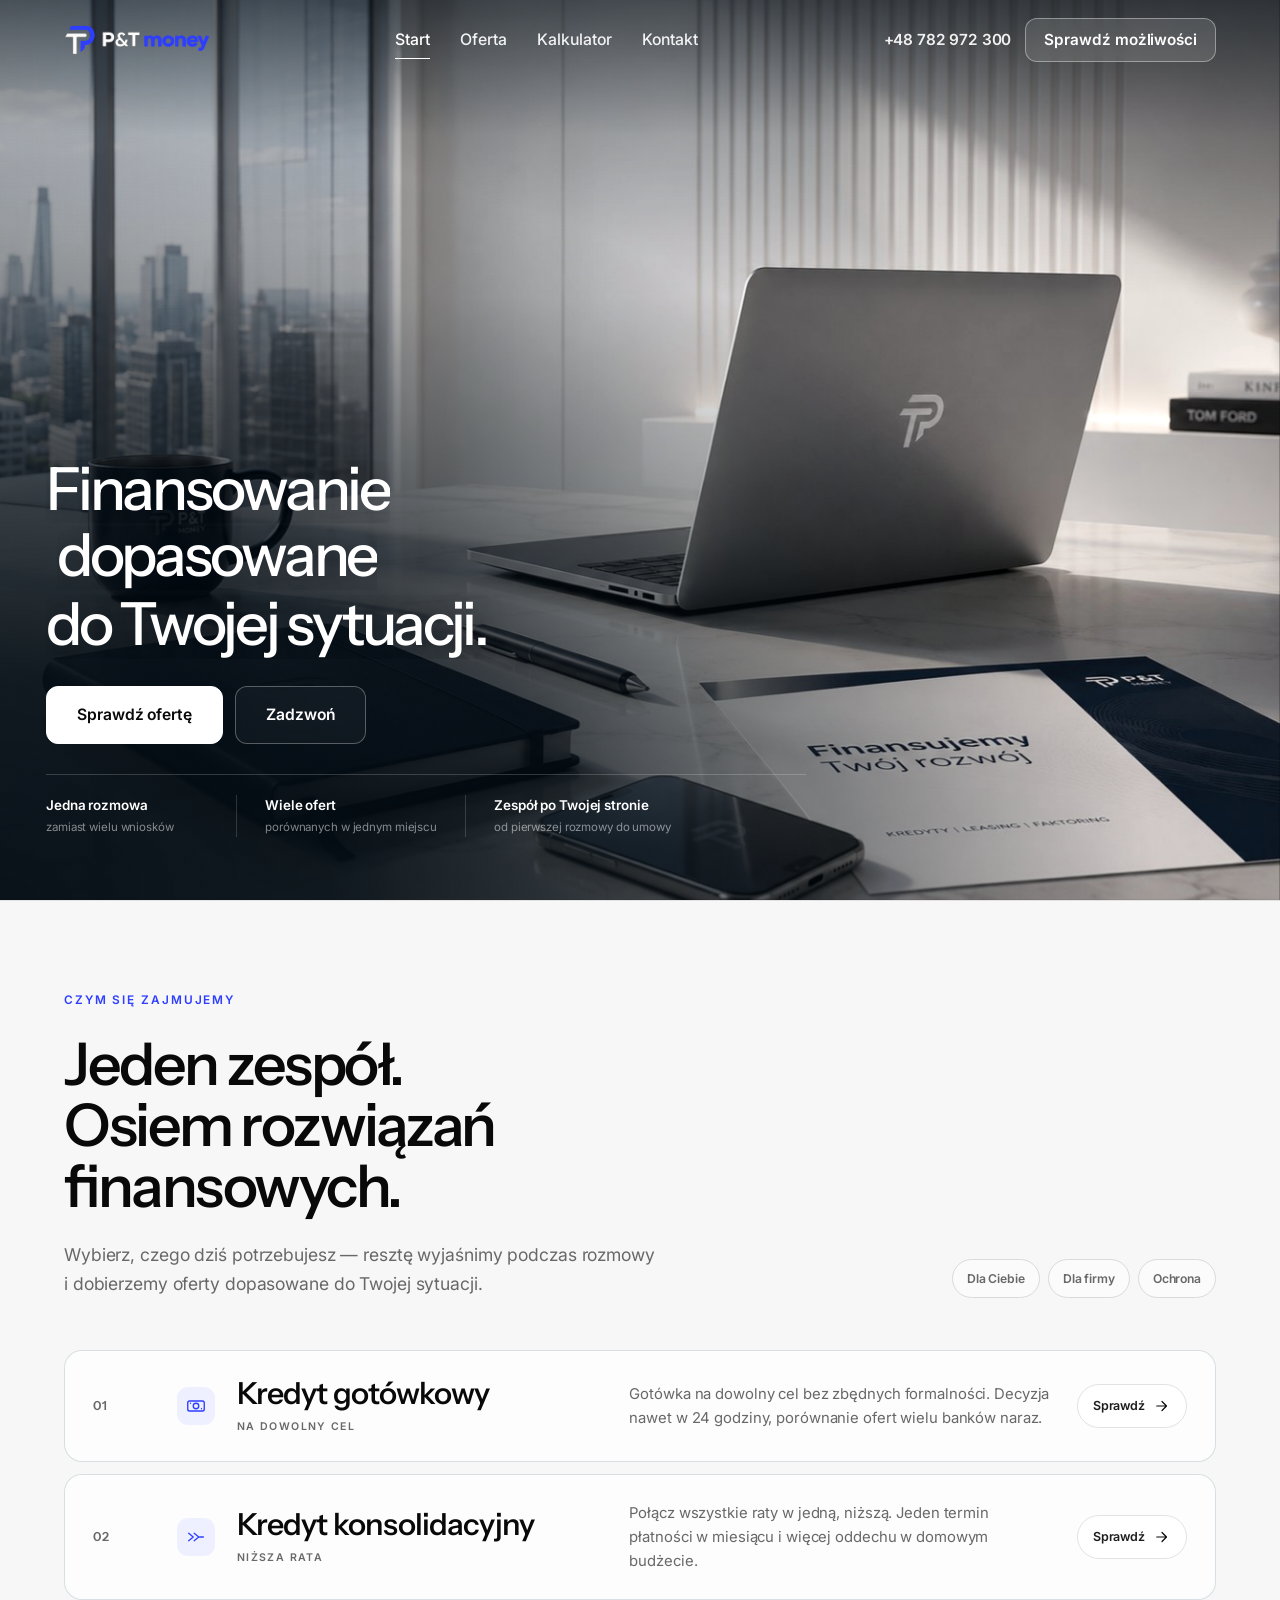
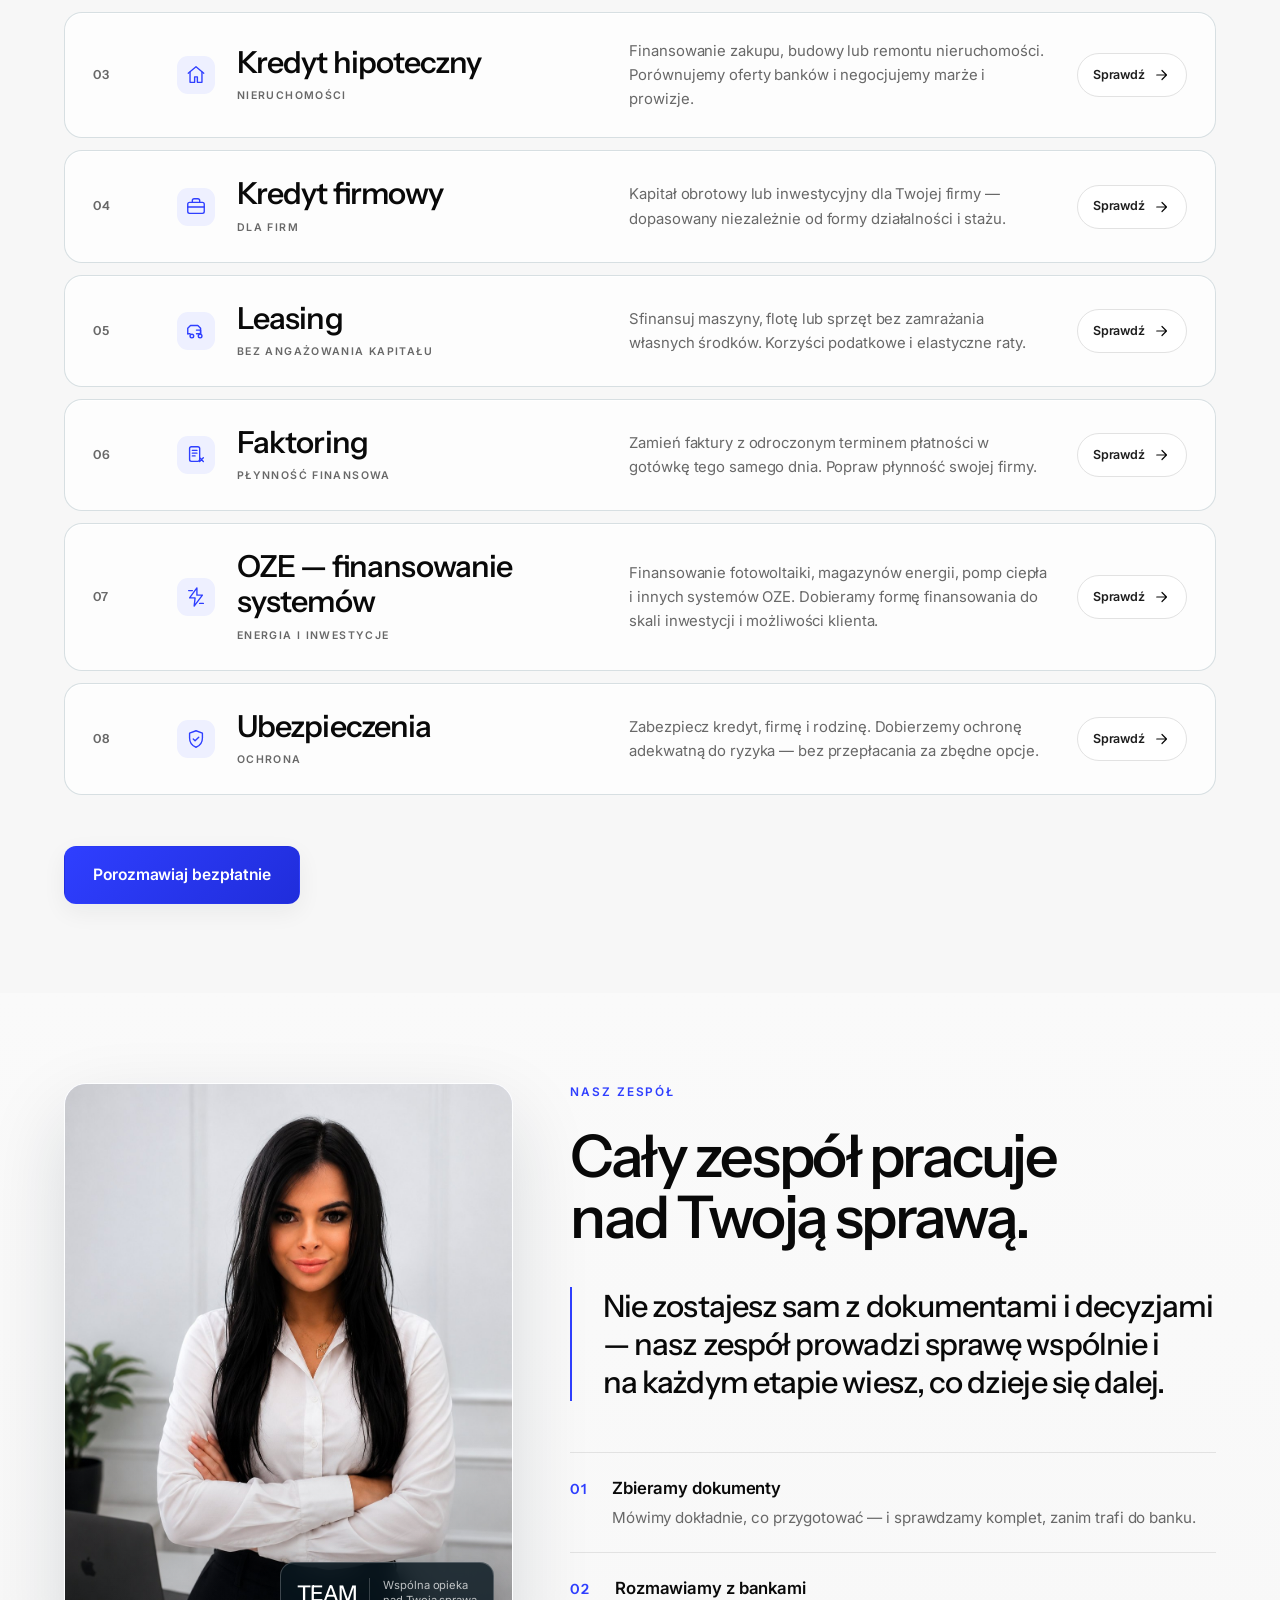
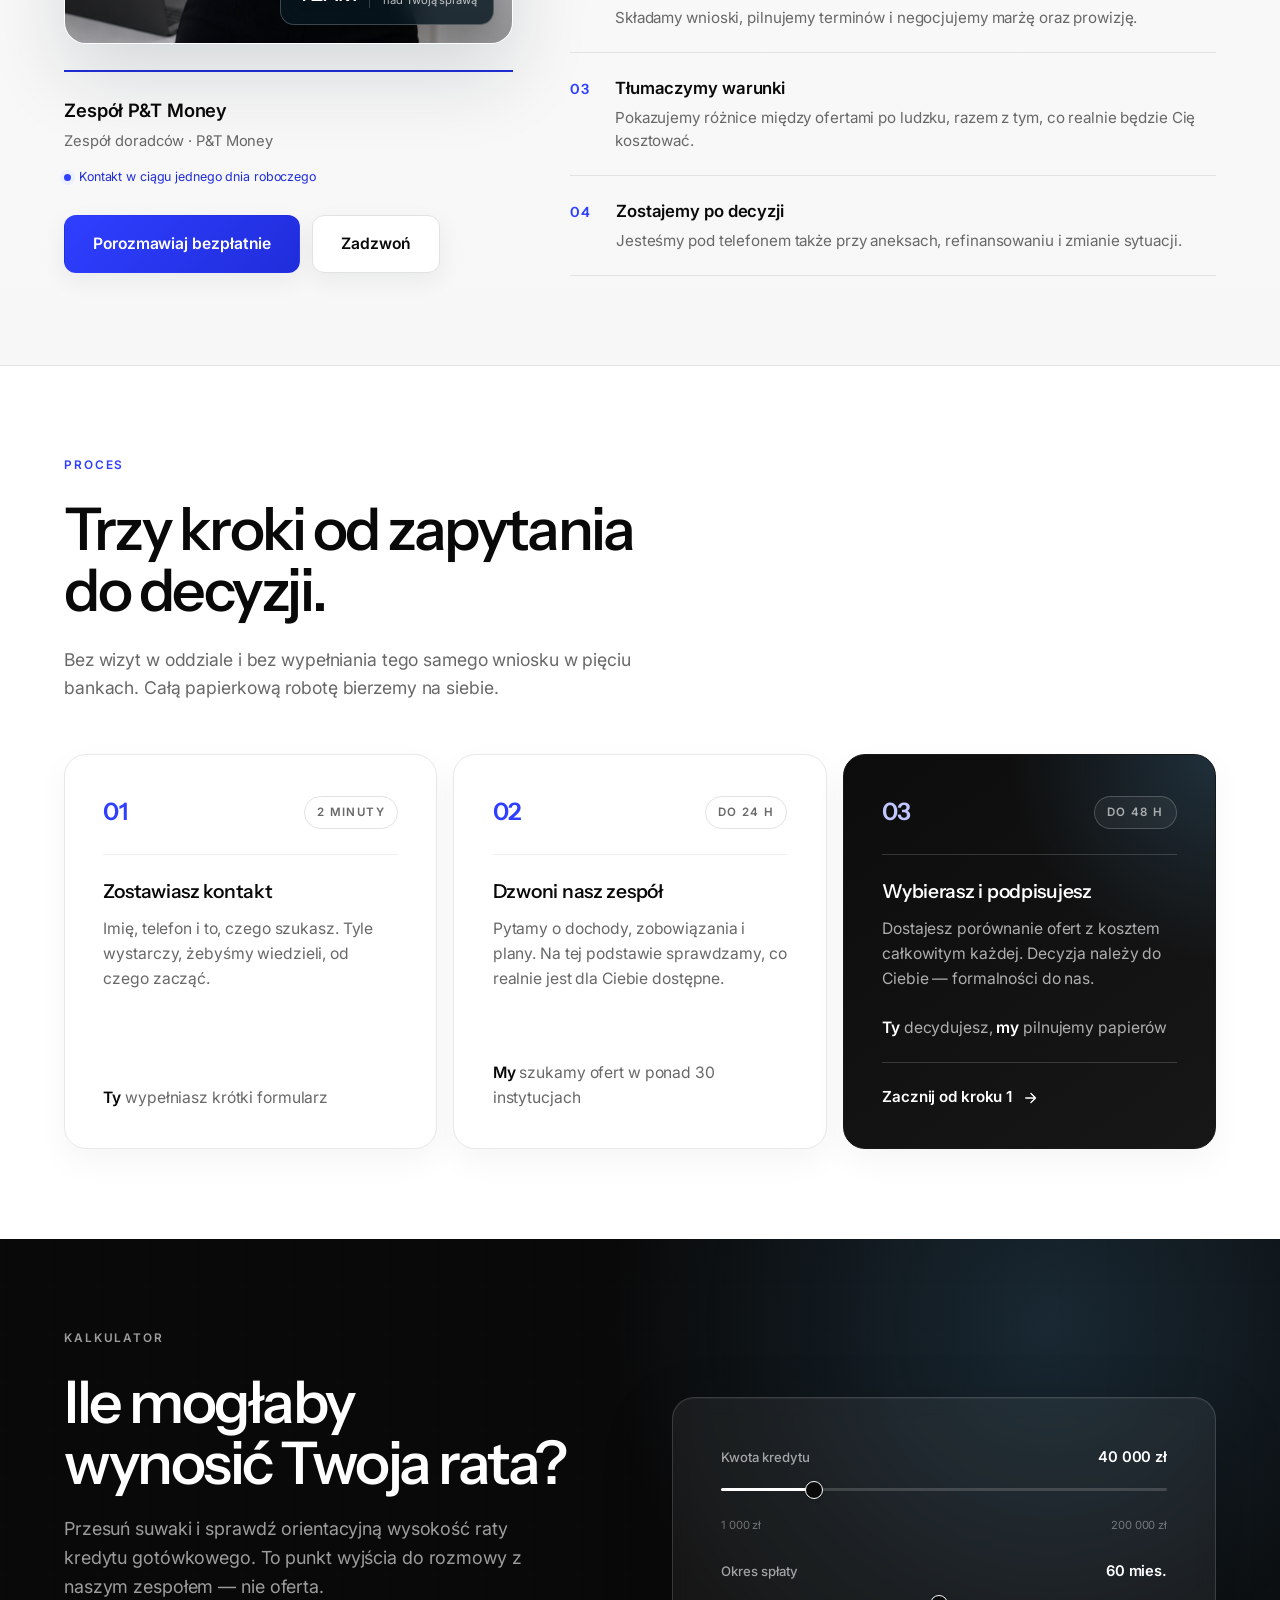
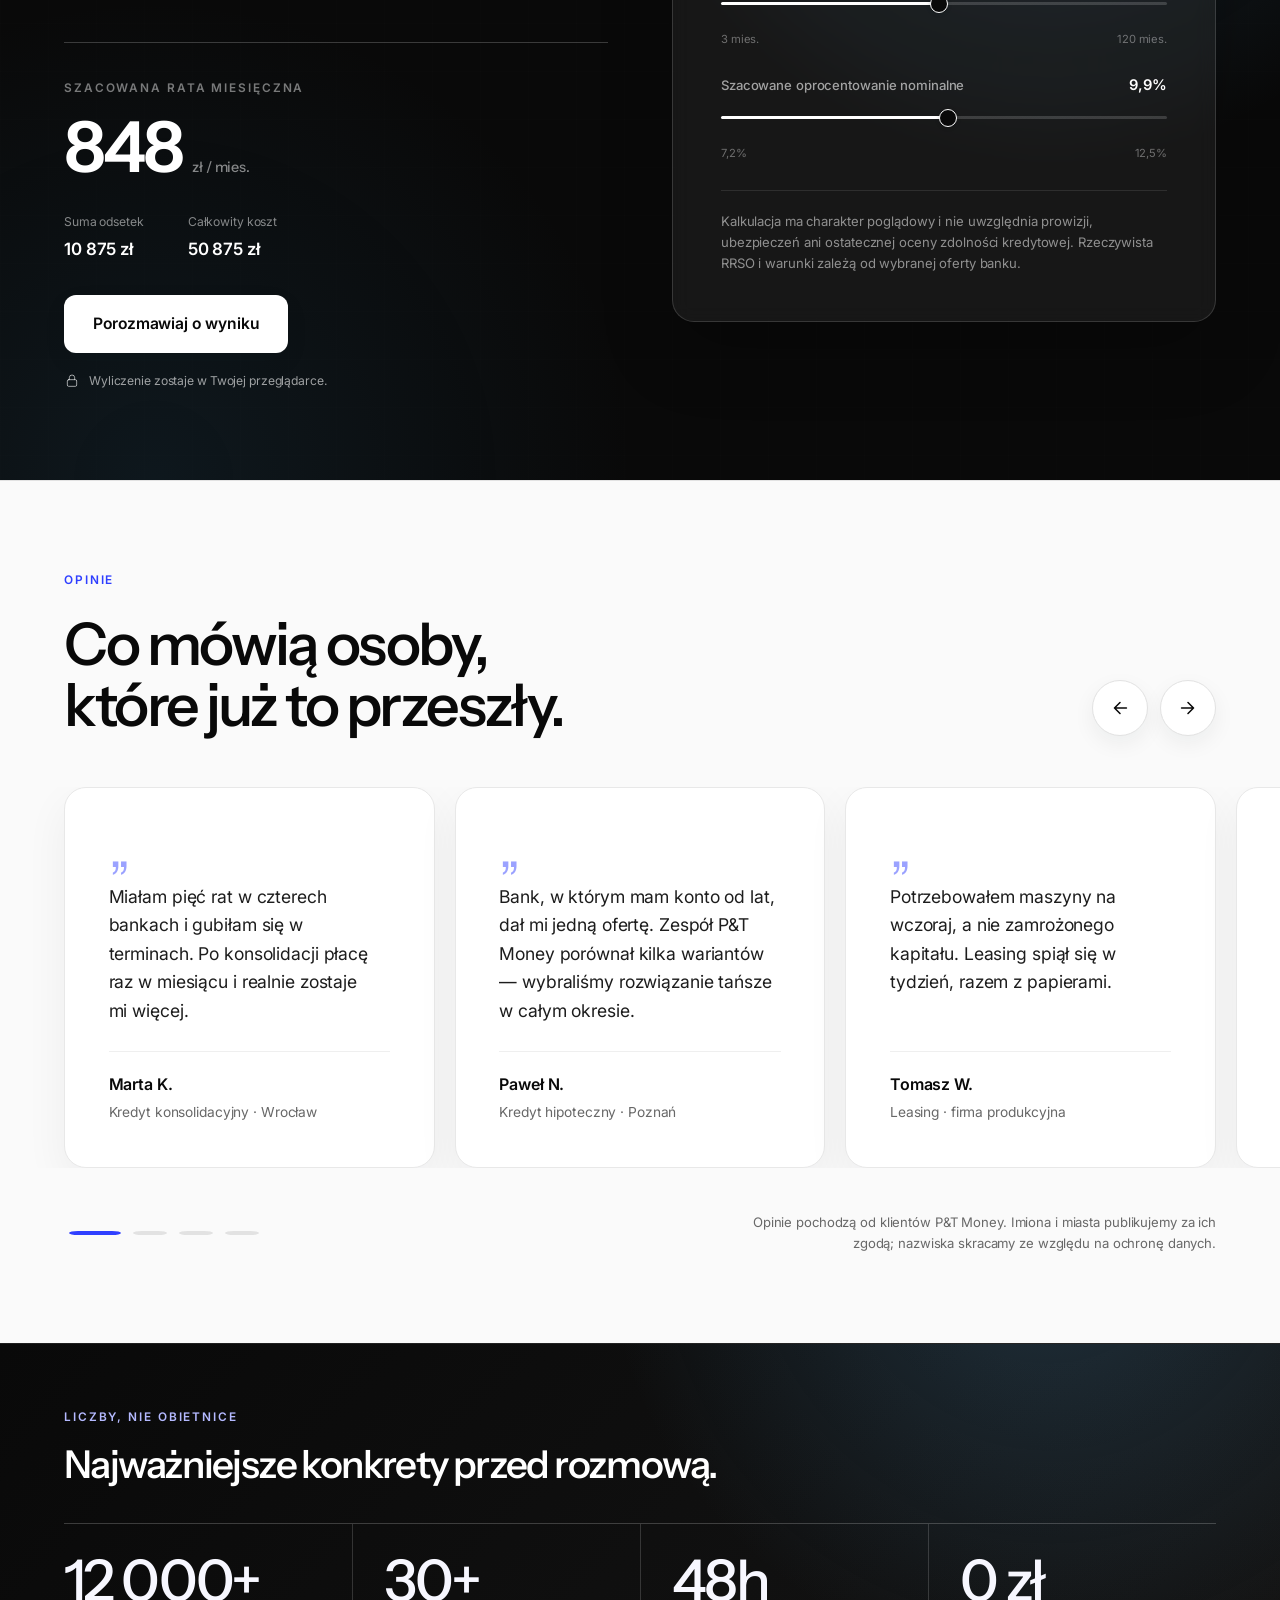
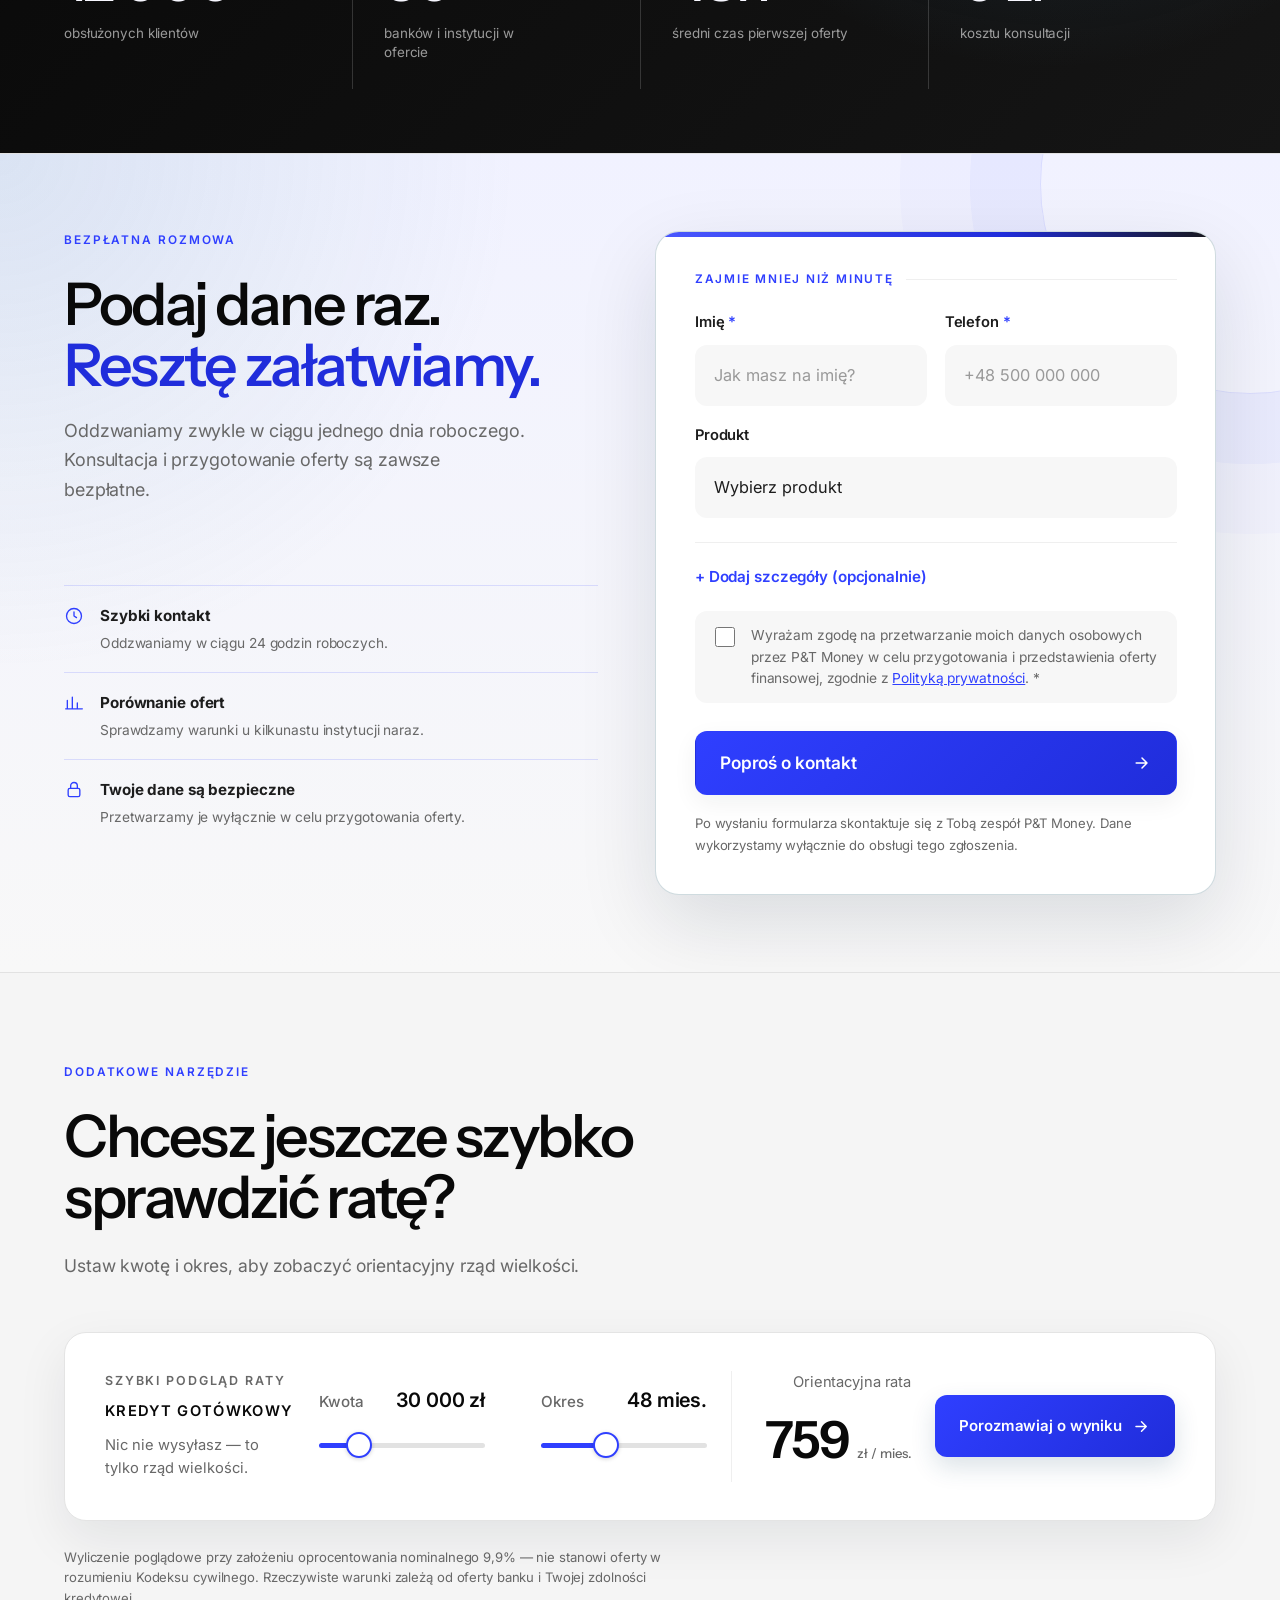
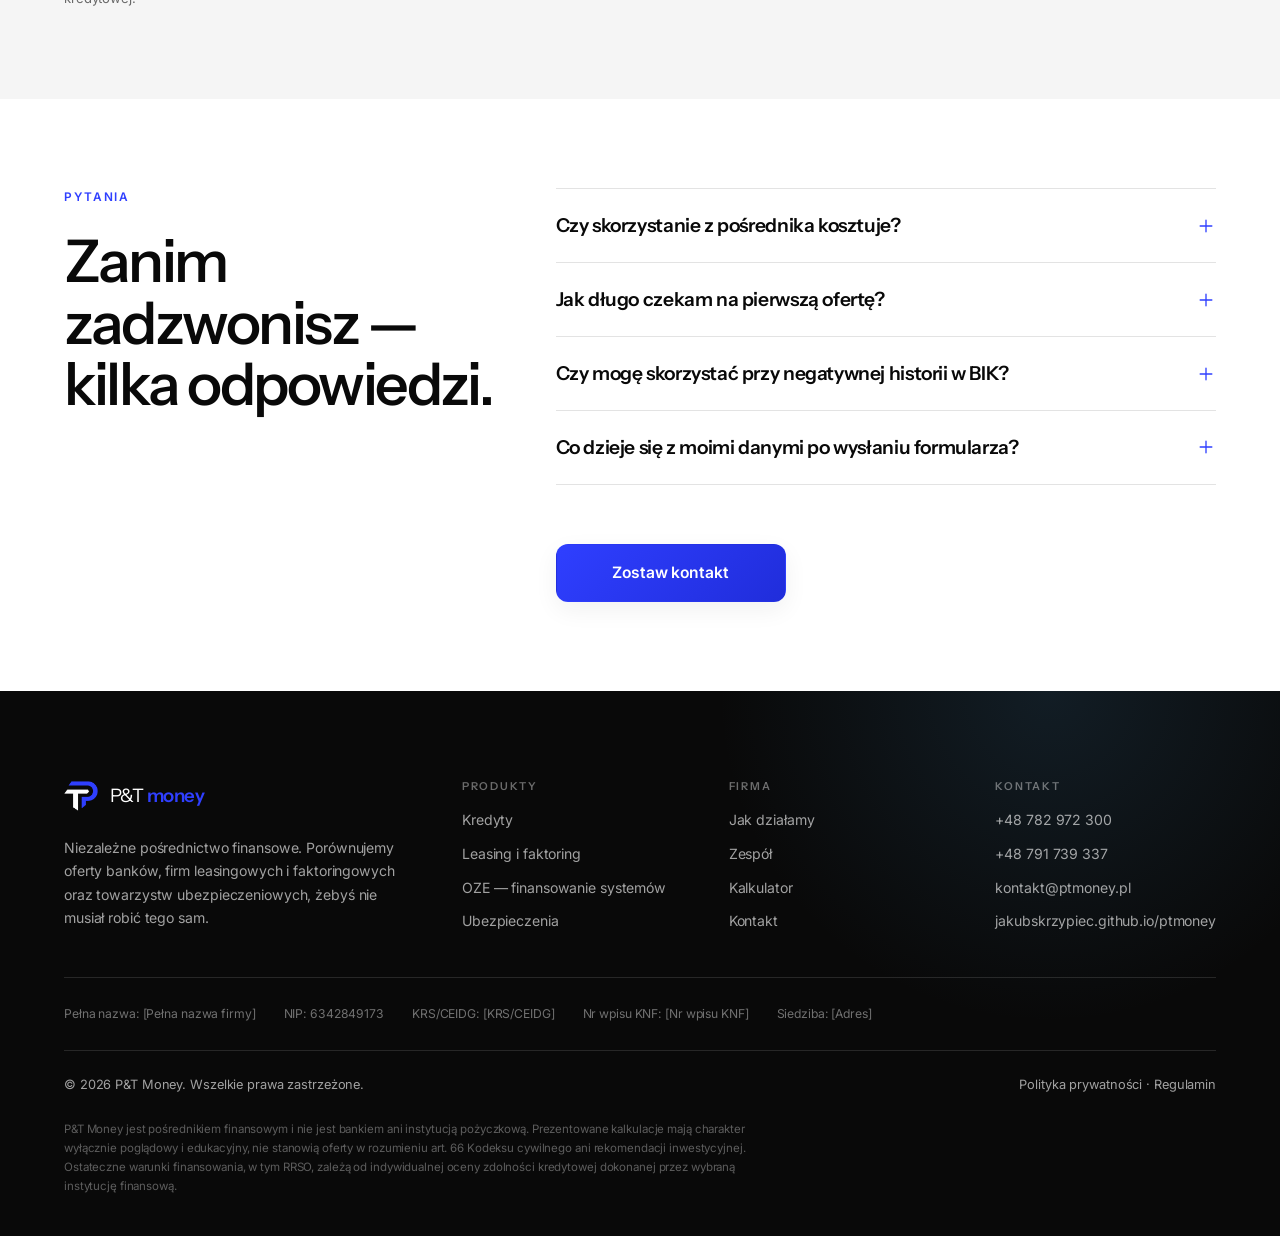
==== commit c47931c0: "Add files via upload" ====
--- a/index.html
+++ b/index.html
@@ -27,7 +27,7 @@
 <link crossorigin="" href="https://fonts.gstatic.com" rel="preconnect"/>
 <link href="https://fonts.googleapis.com/css2?family=Instrument+Sans:wght@400;500;600;700&amp;family=Inter:wght@400;500;600;700&amp;display=swap" rel="stylesheet"/>
 <link href="./styles.css?v=20260902-12" rel="stylesheet"/>
-<link rel="stylesheet" href="./header-shared.css?v=20260905-1">
+<link rel="stylesheet" href="./header-shared.css?v=20260906-1">
 <script>
 document.documentElement.classList.add('js');
 (() => {
@@ -74,10 +74,11 @@
 </div>
 <a class="skip-link" href="#main">Przejdź do treści</a>
 <div id="pageWrap">
-<header class="pt-header" id="top">
+<header class="pt-header pt-header--home" id="top">
   <div class="pt-header__inner">
-    <a class="pt-header__brand" href="index.html" aria-label="P&amp;T Money — strona główna">
-      <img src="./logo-horizontal.png" alt="P&amp;T Money" width="174" height="36">
+    <a class="pt-header__brand pt-header__brand--home" href="index.html" aria-label="P&amp;T Money — strona główna">
+      <img class="pt-header__logo pt-header__logo--dark" src="./logo-horizontal.png" alt="P&amp;T Money" width="174" height="36">
+      <img class="pt-header__logo pt-header__logo--light" src="./logo-horizontal-light.png" alt="" aria-hidden="true" width="174" height="36">
     </a>
     <nav class="pt-header__nav" aria-label="Główna nawigacja">
       <a aria-current="page" href="index.html">Start</a>
@@ -608,5 +609,20 @@
 <a class="btn btn--ghost contact-placeholder" data-contact-placeholder="phone" href="tel:+48782972300">Zadzwoń</a>
 <a class="btn btn--primary" href="#kontakt">Sprawdź możliwości</a>
 </div>
+
+<script>
+(() => {
+  const header = document.querySelector('.pt-header--home');
+  if (!header) return;
+
+  const syncHomeHeader = () => {
+    header.classList.toggle('is-compact', window.scrollY > 40);
+  };
+
+  syncHomeHeader();
+  window.addEventListener('scroll', syncHomeHeader, { passive: true });
+  window.addEventListener('pageshow', syncHomeHeader);
+})();
+</script>
 </body>
 </html>
--- a/header-shared.css
+++ b/header-shared.css
@@ -180,3 +180,121 @@
 @media (min-width: 1200px) {
   .pt-header__phone { display: inline-flex; }
 }
+
+/* --------------------------------------------------------------------------
+   START — transparentny header na hero, tak jak w pierwotnej wersji.
+   Po przewinięciu zachowuje dokładnie ten sam biały pasek co podstrony.
+   -------------------------------------------------------------------------- */
+.pt-header--home {
+  position: fixed;
+  left: 0;
+  right: 0;
+  top: 0;
+  background: transparent;
+  -webkit-backdrop-filter: none;
+  backdrop-filter: none;
+  border-bottom-color: transparent;
+  box-shadow: none;
+  transition:
+    opacity .42s ease,
+    background-color .28s ease,
+    border-color .28s ease,
+    box-shadow .28s ease,
+    backdrop-filter .28s ease;
+}
+
+/* W trakcie intro header ma być całkowicie niewidoczny. Pojawia się dopiero
+   po zakończeniu animacji, gdy main.js usuwa klasę .js-intro z <html>. */
+.js-intro .pt-header--home {
+  opacity: 0 !important;
+  visibility: hidden;
+  pointer-events: none !important;
+}
+
+.pt-header--home.is-compact {
+  background: rgba(255,255,255,.94);
+  -webkit-backdrop-filter: saturate(135%) blur(16px);
+  backdrop-filter: saturate(135%) blur(16px);
+  border-bottom-color: rgba(226,226,226,.82);
+  box-shadow: 0 10px 34px rgba(9,27,39,.055);
+}
+
+/* Na samym hero: jasna wersja logo i jasna nawigacja. */
+.pt-header__brand--home {
+  position: relative;
+}
+.pt-header__brand--home .pt-header__logo {
+  display: block;
+  width: auto;
+  height: 30px;
+  transition: opacity .25s ease;
+}
+.pt-header__brand--home .pt-header__logo--light {
+  position: absolute;
+  inset: 0 auto auto 0;
+  opacity: 1;
+}
+.pt-header__brand--home .pt-header__logo--dark {
+  opacity: 0;
+}
+.pt-header--home.is-compact .pt-header__logo--light,
+body.menu-open .pt-header--home .pt-header__logo--light {
+  opacity: 0;
+}
+.pt-header--home.is-compact .pt-header__logo--dark,
+body.menu-open .pt-header--home .pt-header__logo--dark {
+  opacity: 1;
+}
+
+.pt-header--home:not(.is-compact) .pt-header__nav a,
+.pt-header--home:not(.is-compact) .pt-header__phone {
+  color: rgba(255,255,255,.92);
+}
+.pt-header--home:not(.is-compact) .pt-header__nav a:hover,
+.pt-header--home:not(.is-compact) .pt-header__phone:hover,
+.pt-header--home:not(.is-compact) .pt-header__nav a[aria-current="page"] {
+  color: #fff;
+}
+.pt-header--home:not(.is-compact) .pt-header__nav a::after {
+  background: currentColor;
+}
+.pt-header--home:not(.is-compact) .pt-header__cta {
+  background: rgba(255,255,255,.12);
+  color: #fff;
+  border-color: rgba(255,255,255,.38);
+  -webkit-backdrop-filter: blur(7px);
+  backdrop-filter: blur(7px);
+}
+.pt-header--home:not(.is-compact) .pt-header__cta:hover {
+  background: #fff;
+  color: #1D1D1D;
+  border-color: #fff;
+}
+.pt-header--home:not(.is-compact) .pt-header__toggle {
+  background: rgba(255,255,255,.72);
+  border-color: rgba(255,255,255,.34);
+}
+.pt-header--home:not(.is-compact) .pt-header__toggle span {
+  background: #111;
+}
+
+/* Po otwarciu menu mobilnego header przechodzi na biel, niezależnie od scrolla. */
+body.menu-open .pt-header--home {
+  background: rgba(255,255,255,.98);
+  -webkit-backdrop-filter: saturate(135%) blur(16px);
+  backdrop-filter: saturate(135%) blur(16px);
+  border-bottom-color: #E2E2E2;
+}
+body.menu-open .pt-header--home .pt-header__nav a,
+body.menu-open .pt-header--home .pt-header__phone {
+  color: #1D1D1D;
+}
+body.menu-open .pt-header--home .pt-header__toggle {
+  background: #fff;
+  border-color: #E2E2E2;
+}
+
+@media (prefers-reduced-motion: reduce) {
+  .pt-header--home,
+  .pt-header__brand--home .pt-header__logo { transition: none; }
+}
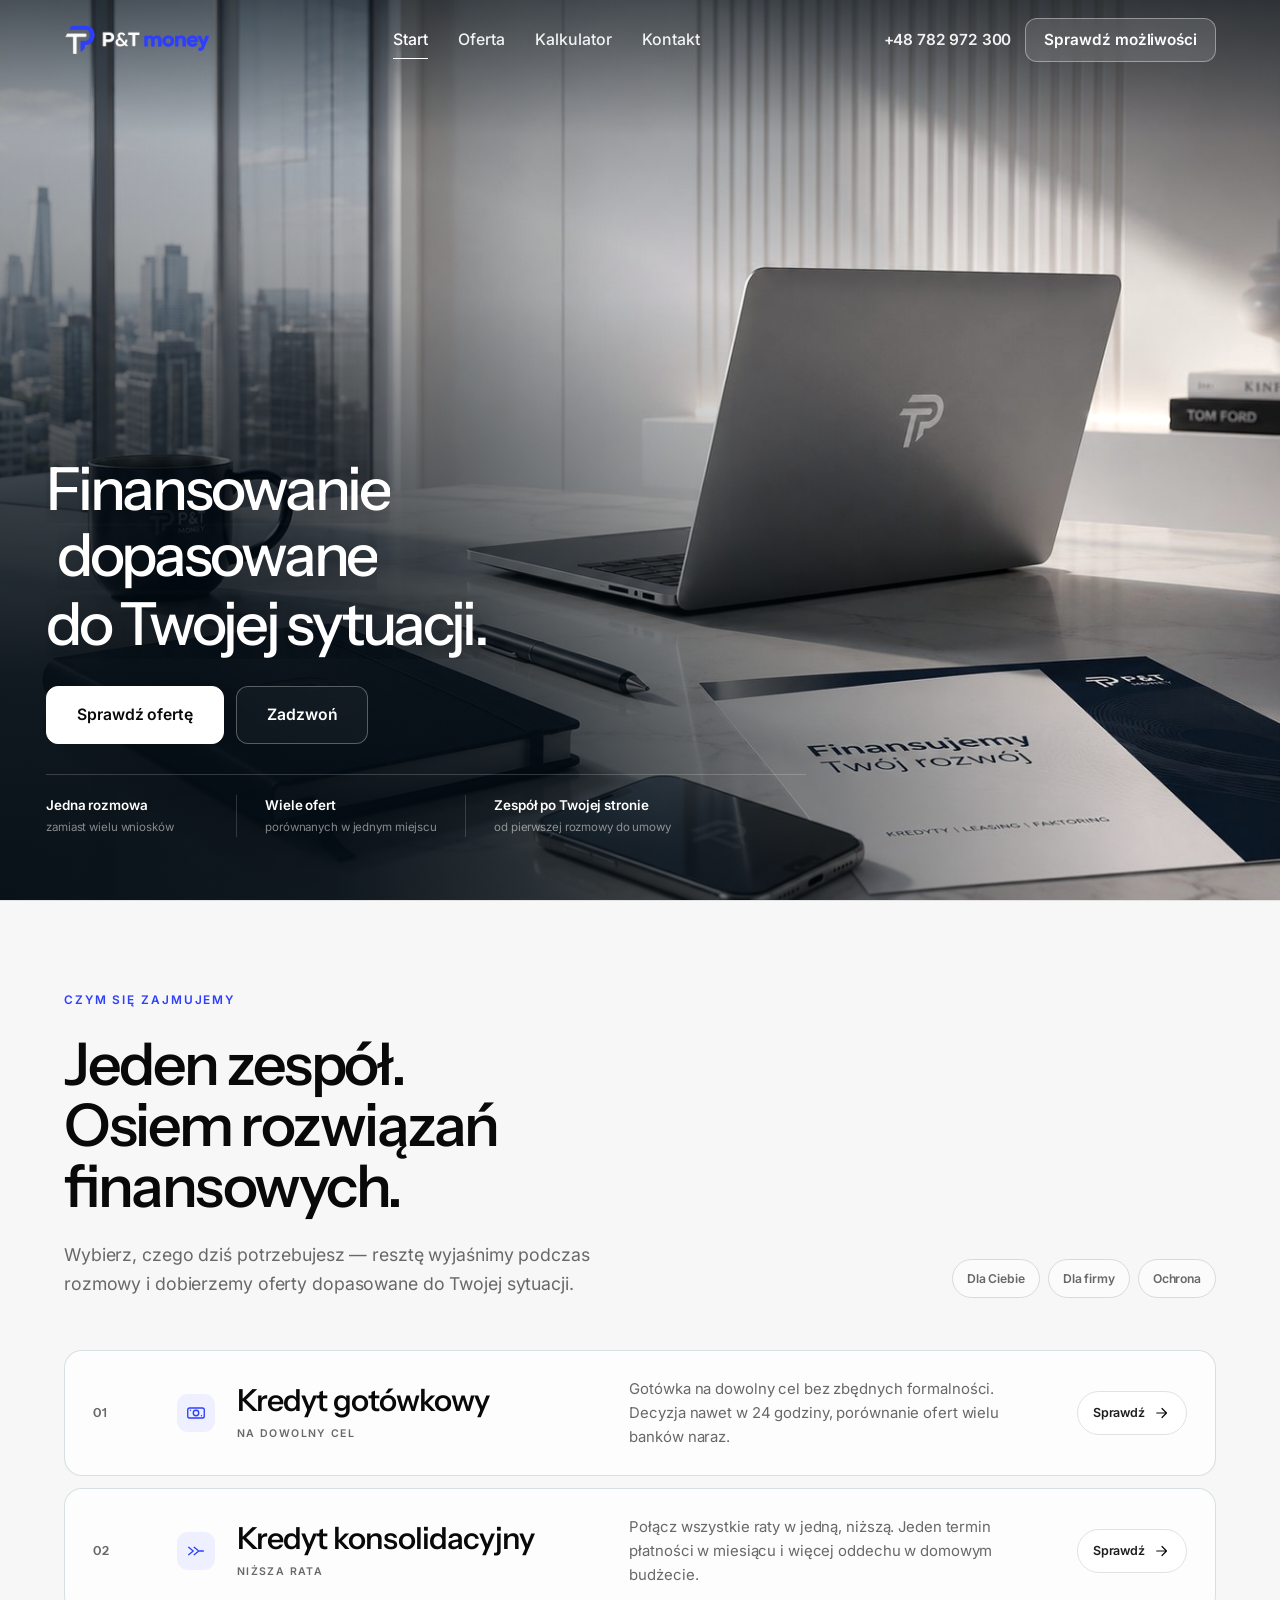
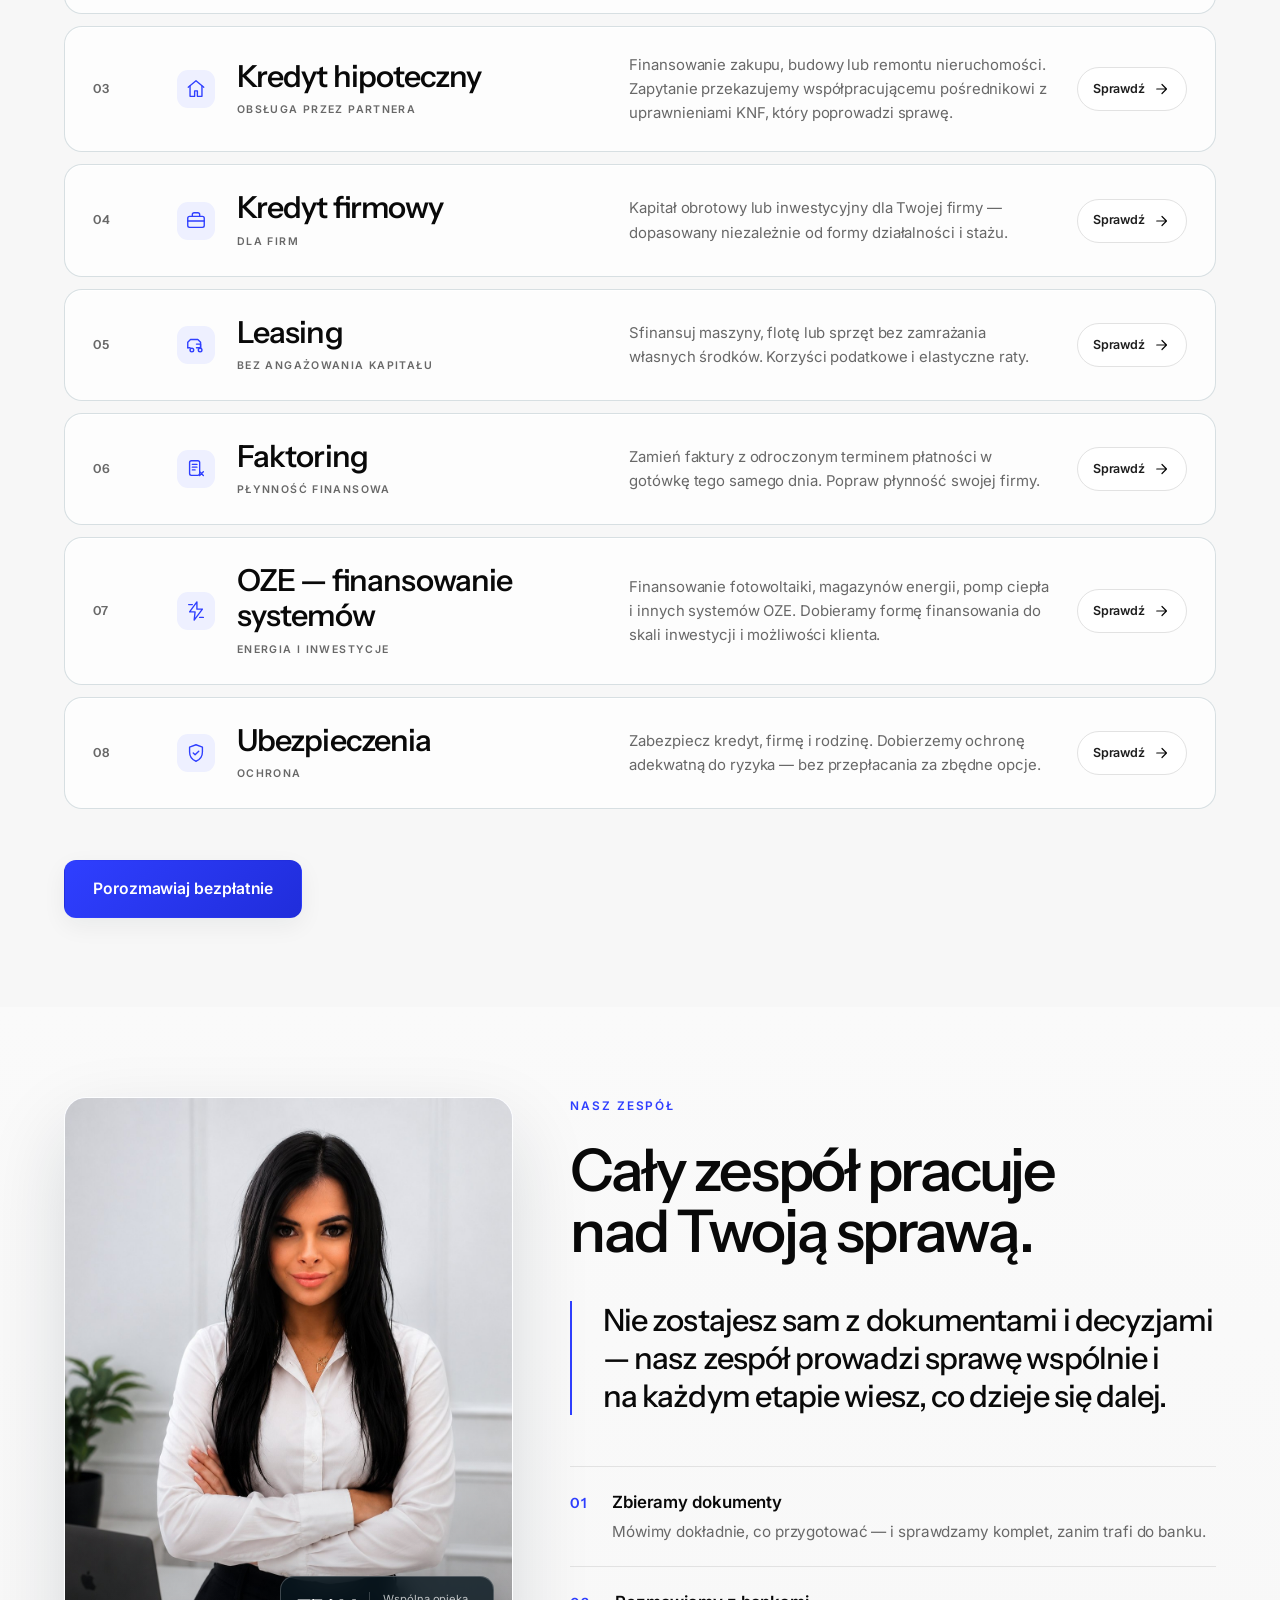
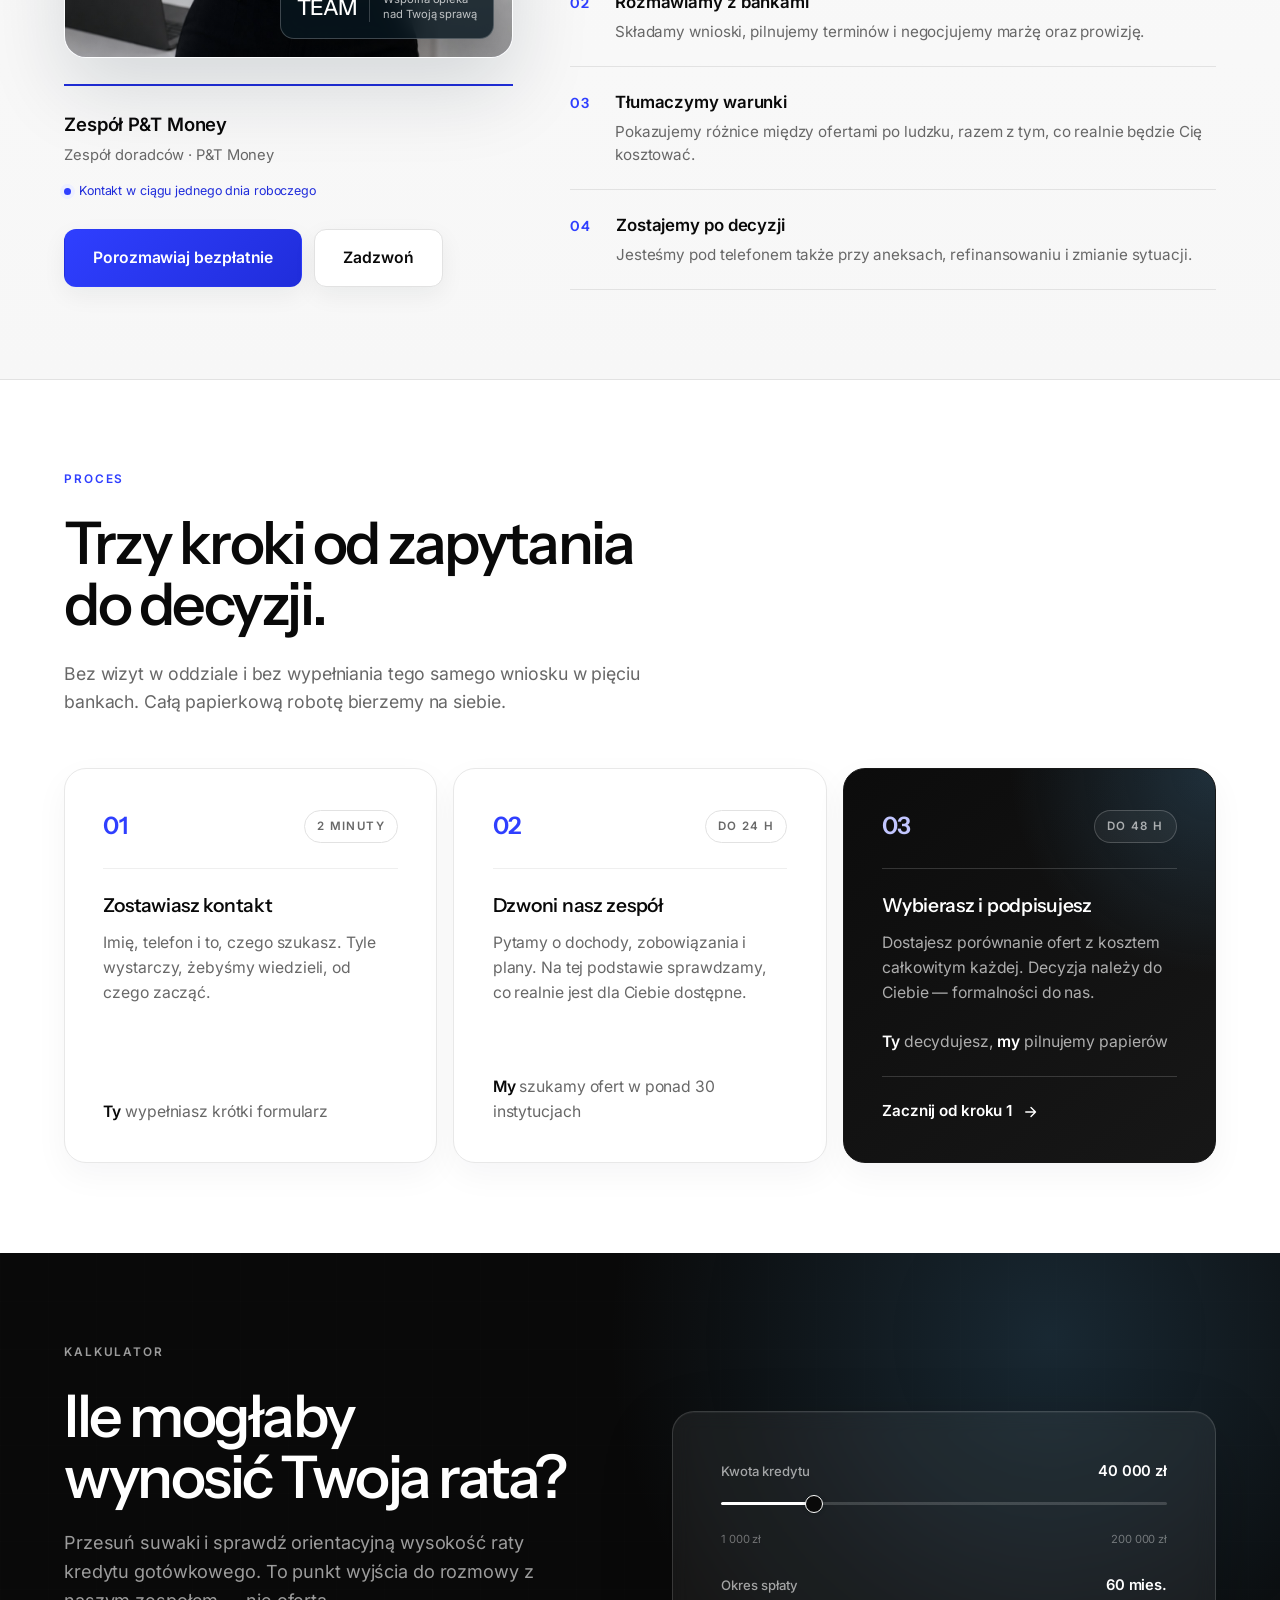
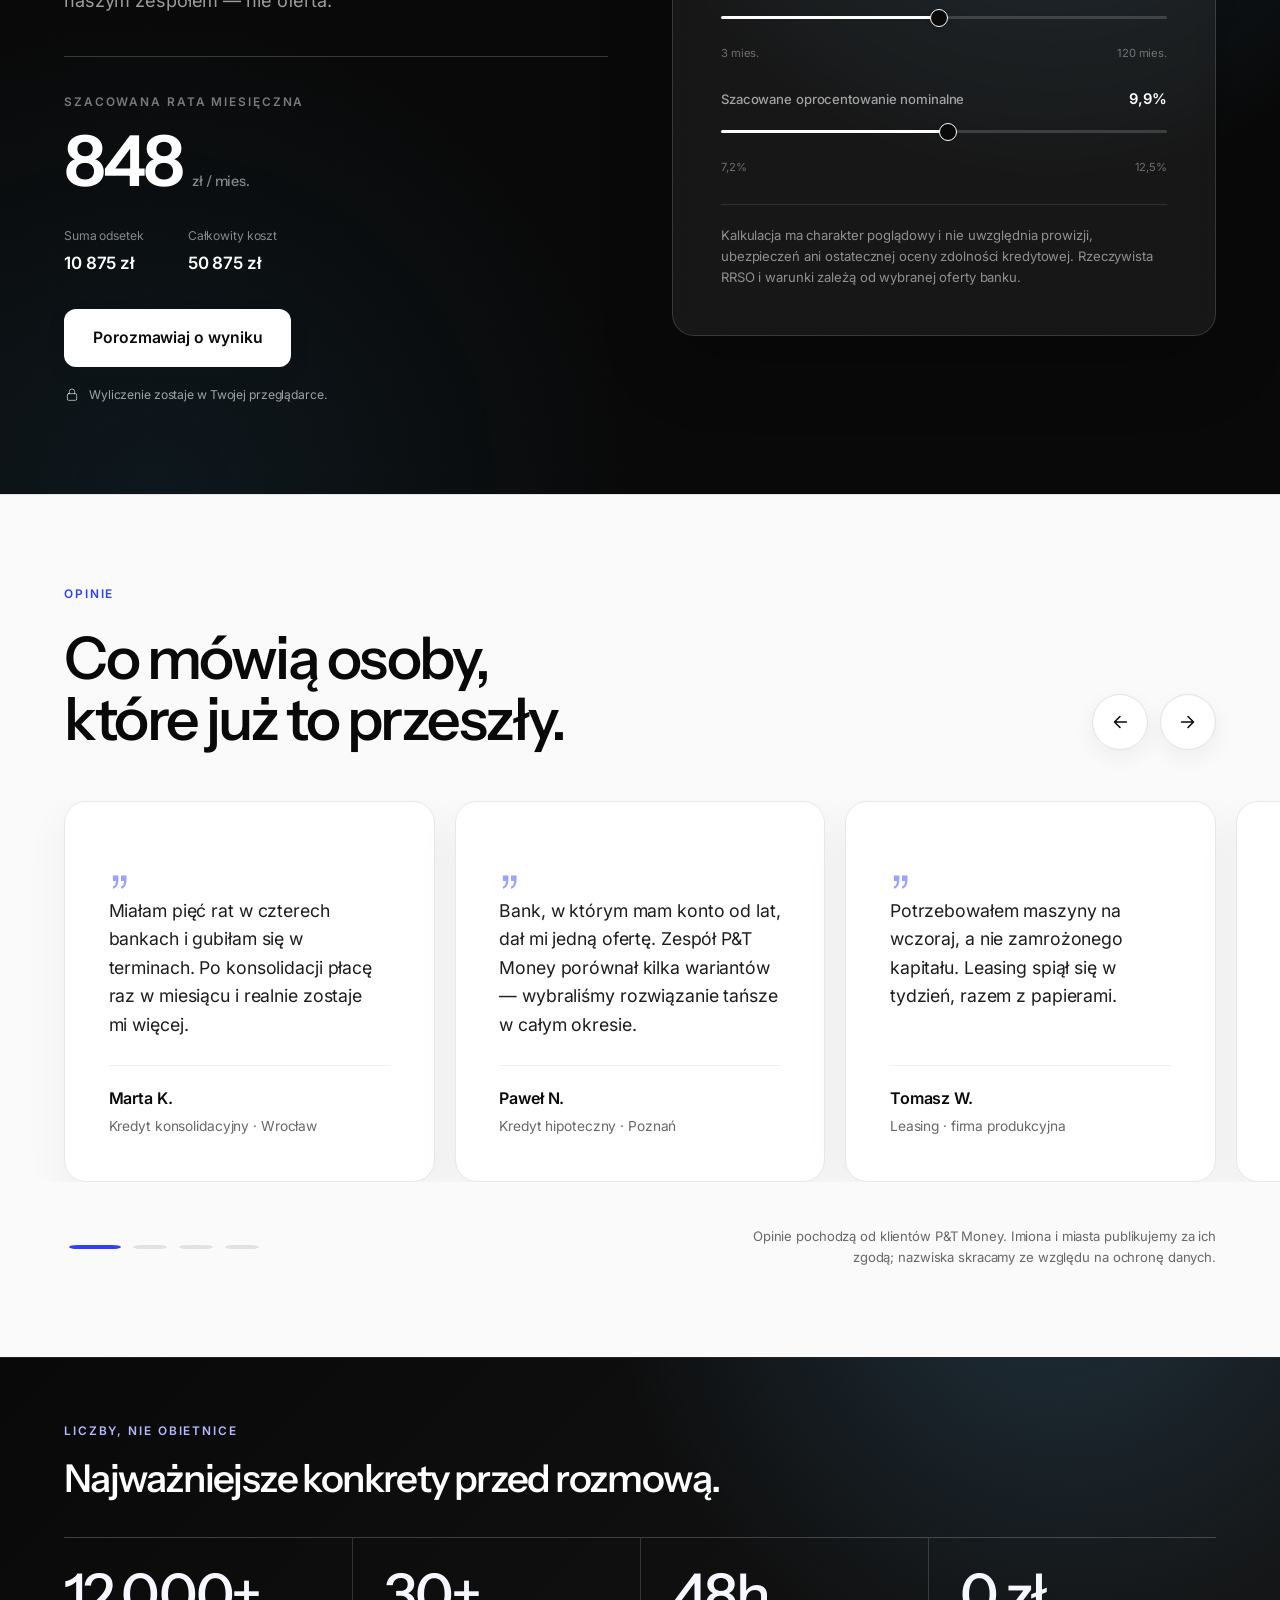
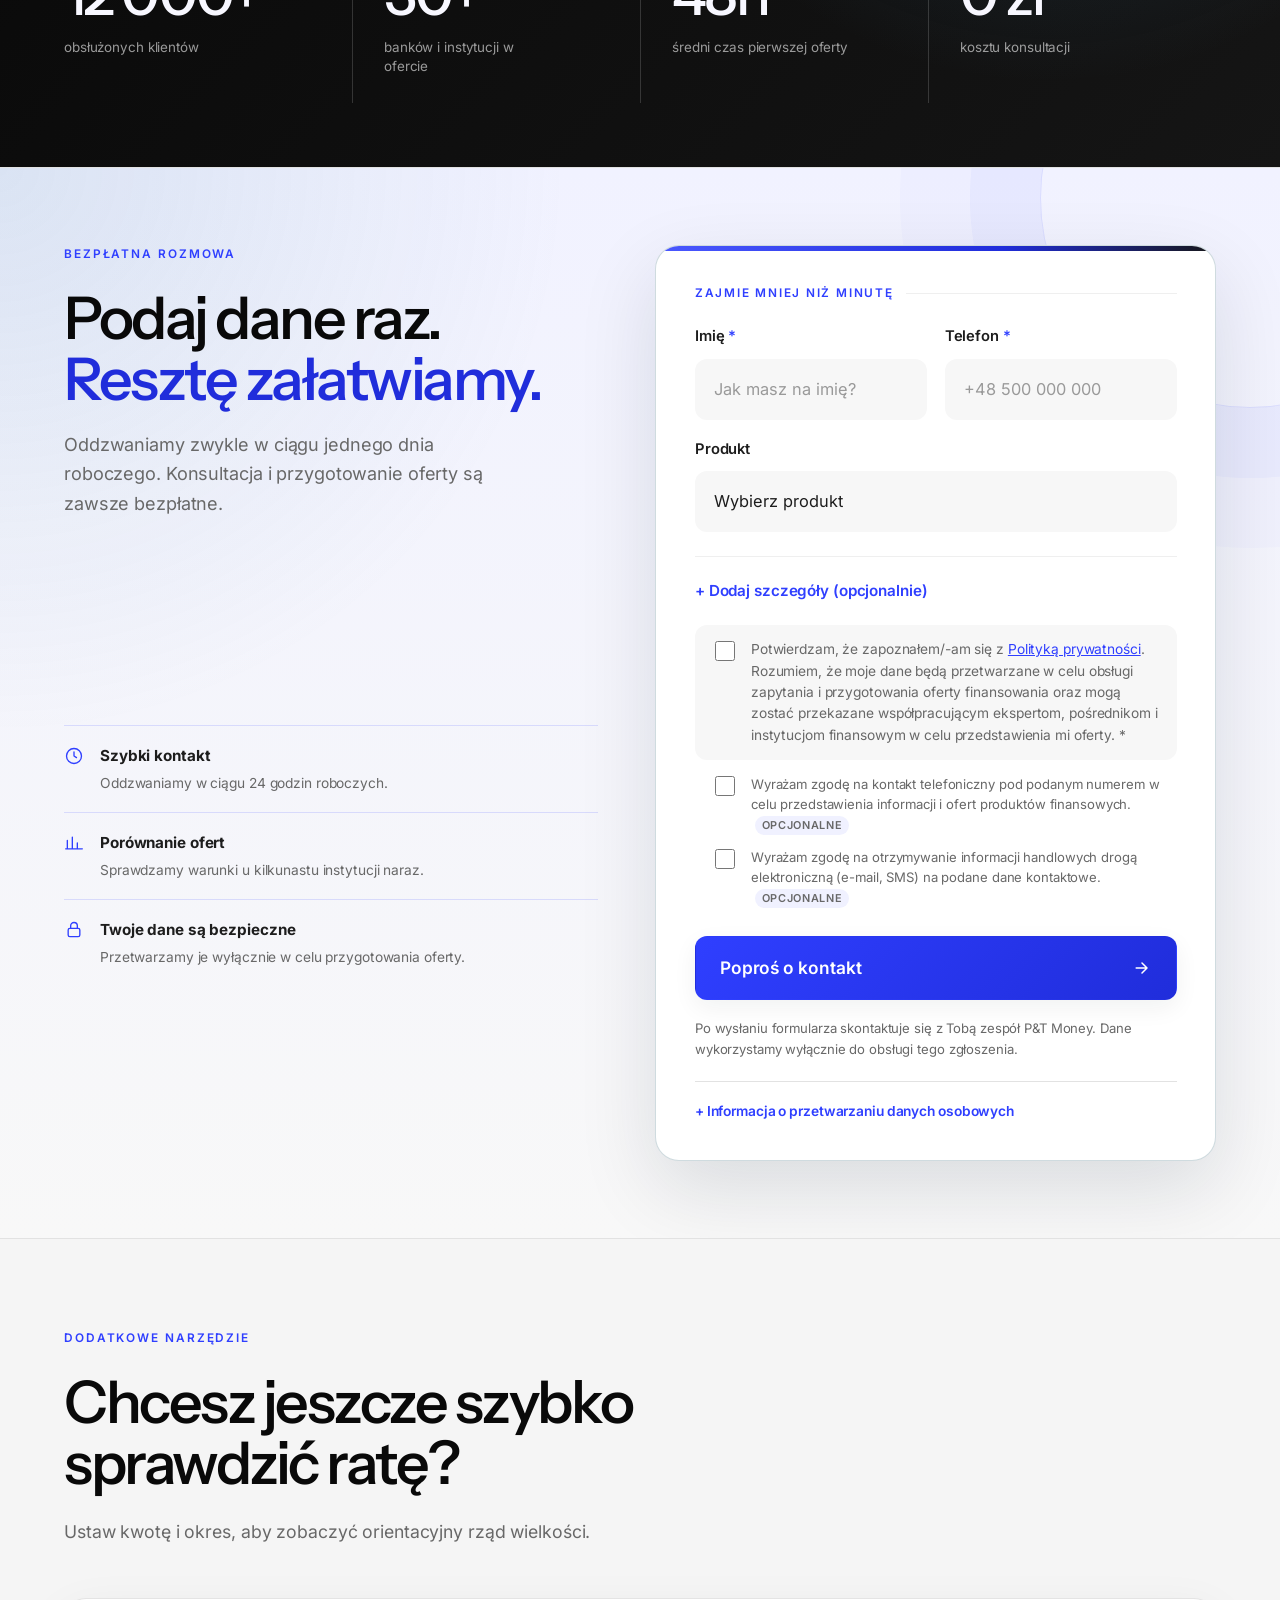
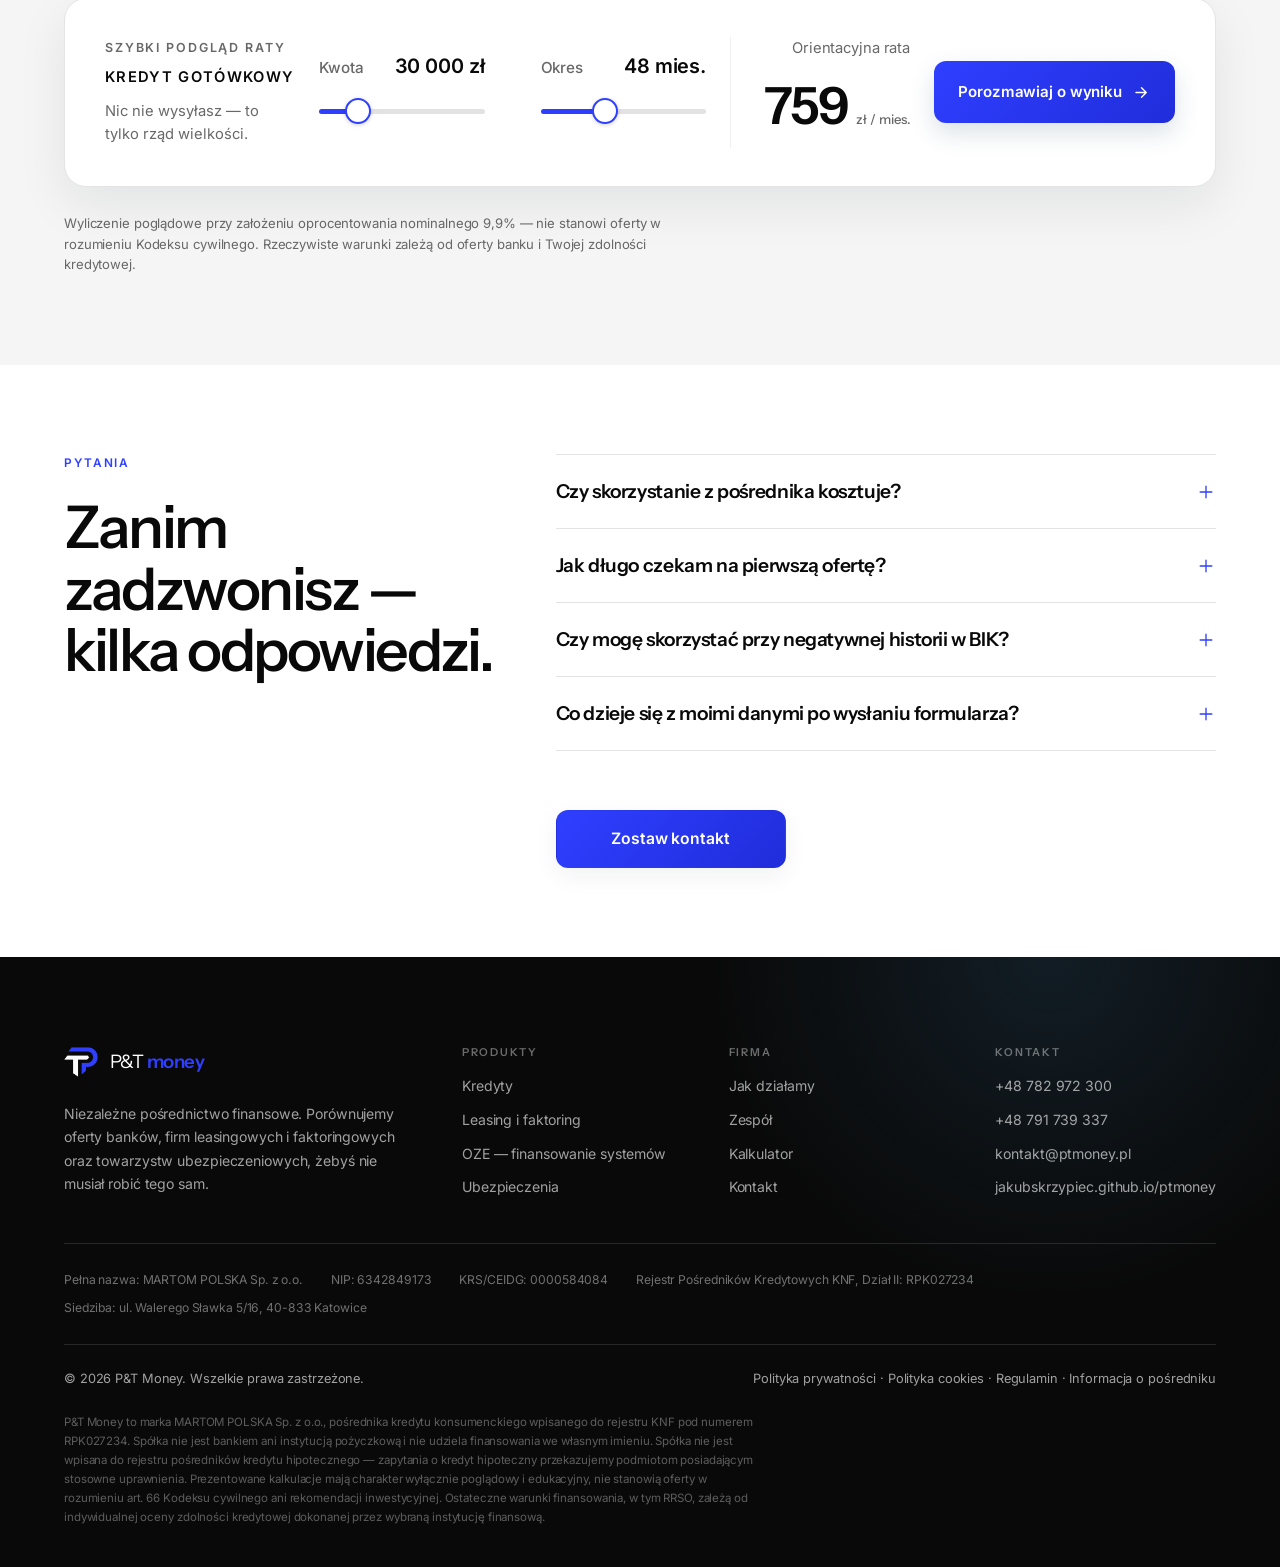
==== commit a9e191d0: "Dokumenty prawne od klienta: wgrane, uzupełnione, zgody przy formularzu Przeniesione na aktualną baz" ====
--- a/index.html
+++ b/index.html
@@ -23,9 +23,8 @@
 <meta content="Kredyty, leasing i faktoring — cała Polska." name="twitter:description"/>
 <meta content="https://jakubskrzypiec.github.io/ptmoney/img/hero.jpg" name="twitter:image"/>
 <link href="https://jakubskrzypiec.github.io/ptmoney/" rel="canonical"/>
-<link href="https://fonts.googleapis.com" rel="preconnect"/>
-<link crossorigin="" href="https://fonts.gstatic.com" rel="preconnect"/>
-<link href="https://fonts.googleapis.com/css2?family=Instrument+Sans:wght@400;500;600;700&amp;family=Inter:wght@400;500;600;700&amp;display=swap" rel="stylesheet"/>
+<!-- Czcionki z własnego serwera, nie z Google — patrz fonts/fonts.css -->
+<link rel="stylesheet" href="./fonts/fonts.css?v=1">
 <link href="./styles.css?v=20260902-12" rel="stylesheet"/>
 <link rel="stylesheet" href="./header-shared.css?v=20260906-1">
 <script>
@@ -177,9 +176,13 @@
 <span aria-hidden="true" class="product-icon"><svg viewbox="0 0 24 24"><path d="m3.5 10 8.5-7 8.5 7"></path><path d="M5.5 9v11h5v-6h3v6h5V9"></path></svg></span>
 <span class="product-main">
 <span class="product-title">Kredyt hipoteczny</span>
-<span class="product-tag">Nieruchomości</span>
-</span>
-<span class="product-desc">Finansowanie zakupu, budowy lub remontu nieruchomości. Porównujemy oferty banków i negocjujemy marże i prowizje.</span>
+<span class="product-tag">Obsługa przez partnera</span>
+</span>
+<!-- Spółka nie ma wpisu do rejestru pośredników kredytu hipotecznego (RPH),
+     więc opis NIE MOŻE sugerować, że sama porównuje oferty i negocjuje warunki
+     hipoteki — to byłyby czynności pośrednictwa bez uprawnień. Zapytanie trafia
+     do podmiotu z zezwoleniem KNF. Patrz PRZEKAZANIE.md. -->
+<span class="product-desc">Finansowanie zakupu, budowy lub remontu nieruchomości. Zapytanie przekazujemy współpracującemu pośrednikowi z uprawnieniami KNF, który poprowadzi sprawę.</span>
 <a class="product-go product-select" data-product="Kredyt hipoteczny" href="?produkt=kredyt-hipoteczny#kontakt"><span class="sr-only">Kredyt hipoteczny — zostaw kontakt</span><svg aria-hidden="true" viewbox="0 0 24 24"><path d="M5 12h13M12 6l6 6-6 6"></path></svg></a>
 </li>
 <li class="product-row reveal">
@@ -496,15 +499,52 @@
 <label for="fCompany">Nie wypełniaj tego pola</label>
 <input autocomplete="off" id="fCompany" name="company" tabindex="-1" type="text"/>
 </div>
+<!-- Wariant rekomendowany z klauzula-i-zgody-formularz.md: obowiązek informacyjny
+     oddzielony od zgód marketingowych. Jeden wymagany checkbox obejmujący także
+     marketing oznaczałby, że zgoda marketingowa jest warunkiem usługi, czyli
+     nie jest swobodna. -->
 <div class="consent-wrap">
 <label class="consent" for="fConsent">
-<input aria-describedby="fConsentError" id="fConsent" name="consent" required="" type="checkbox"/>
-<span>Wyrażam zgodę na przetwarzanie moich danych osobowych przez P&amp;T Money w celu przygotowania i przedstawienia oferty finansowej, zgodnie z <a href="./polityka-prywatnosci.html">Polityką prywatności</a>. <span aria-hidden="true">*</span></span>
+<input aria-describedby="fConsentError" id="fConsent" name="zgoda_polityka" required type="checkbox">
+<span>Potwierdzam, że zapoznałem/-am się z <a href="./polityka-prywatnosci.html">Polityką prywatności</a>. Rozumiem, że moje dane będą przetwarzane w celu obsługi zapytania i przygotowania oferty finansowania oraz mogą zostać przekazane współpracującym ekspertom, pośrednikom i instytucjom finansowym w celu przedstawienia mi oferty. <span aria-hidden="true">*</span></span>
 </label>
-<p class="field-error" id="fConsentError">Zaznacz zgodę, aby wysłać formularz.</p>
-</div>
+<p class="field-error" id="fConsentError">Zaznacz potwierdzenie, aby wysłać formularz.</p>
+</div>
+
+<!-- Zgody opcjonalne — poza .consent-wrap, żeby walidacja ich nie blokowała.
+     Niezaznaczone domyślnie, do wycofania w każdej chwili. -->
+<ul class="consent-optional">
+<li><label class="consent" for="fConsentTel">
+<input id="fConsentTel" name="zgoda_telefon" type="checkbox">
+<span>Wyrażam zgodę na kontakt telefoniczny pod podanym numerem w celu przedstawienia informacji i ofert produktów finansowych. <span class="consent-opt">opcjonalne</span></span>
+</label></li>
+<li><label class="consent" for="fConsentMail">
+<input id="fConsentMail" name="zgoda_elektroniczna" type="checkbox">
+<span>Wyrażam zgodę na otrzymywanie informacji handlowych drogą elektroniczną (e-mail, SMS) na podane dane kontaktowe. <span class="consent-opt">opcjonalne</span></span>
+</label></li>
+</ul>
+
+<!-- Dowód zgody (art. 5 ust. 2 RODO): wersja dokumentów i moment wysyłki jadą
+     razem ze zgłoszeniem. Adresu IP przeglądarka nie zna — dopisuje go odbiorca. -->
+<input type="hidden" name="wersja_dokumentow" value="Polityka prywatności 1.0 / Regulamin 1.0 z 6.09.2026">
+<input type="hidden" name="wyslano_o" id="fWyslanoO" value="">
+
 <button class="btn btn--primary btn--submit" type="submit"><span>Poproś o kontakt</span><svg aria-hidden="true" viewbox="0 0 24 24"><path d="M5 12h13M12 6l6 6-6 6"></path></svg></button>
 <p class="form-note">Po wysłaniu formularza skontaktuje się z Tobą zespół P&amp;T Money. Dane wykorzystamy wyłącznie do obsługi tego zgłoszenia.</p>
+<!-- Skrócona klauzula informacyjna (art. 13 RODO) — zwinięta, żeby nie przytłaczała
+     formularza, ale dostępna bez wysyłania czegokolwiek. -->
+<details class="rodo-klauzula">
+<summary>Informacja o przetwarzaniu danych osobowych</summary>
+<div class="rodo-klauzula-tresc">
+<p><strong>Administrator.</strong> MARTOM POLSKA Sp. z o.o., ul. Walerego Sławka 5/16, 40-833 Katowice, KRS 0000584084, NIP 6342849173, wpisana do Rejestru Pośredników Kredytowych KNF jako pośrednik kredytu konsumenckiego (nr RPK027234), działająca pod marką P&amp;T Money. Kontakt: <a href="mailto:kontakt@ptmoney.pl">kontakt@ptmoney.pl</a>.</p>
+<p><strong>Cele i podstawy.</strong> Imię, telefon oraz — jeśli je podasz — e-mail, kwotę i treść wiadomości przetwarzamy, aby obsłużyć zapytanie i skontaktować się z Tobą (art. 6 ust. 1 lit. b i f RODO), przekazać dane współpracującemu ekspertowi, pośrednikowi lub instytucji finansowej w celu przygotowania oferty (art. 6 ust. 1 lit. b RODO), prowadzić marketing własnych usług (art. 6 ust. 1 lit. f RODO) oraz ustalać i dochodzić roszczeń i spełniać obowiązki prawne (art. 6 ust. 1 lit. f i c RODO). Zgody zaznaczone dobrowolnie — art. 6 ust. 1 lit. a RODO.</p>
+<p><strong>Odbiorcy.</strong> Współpracujący eksperci i pośrednicy finansowi oraz instytucje finansowe (jako odrębni administratorzy), a także nasi dostawcy usług IT, hostingu, poczty i obsługi zgłoszeń oraz podmioty uprawnione na podstawie przepisów.</p>
+<p><strong>Okres.</strong> Do zakończenia obsługi zapytania, a zgłoszenia bez dalszej współpracy — 12 miesięcy od ostatniego kontaktu; dane przetwarzane na podstawie zgody — do jej wycofania.</p>
+<p><strong>Twoje prawa.</strong> Dostęp do danych, sprostowanie, usunięcie, ograniczenie, przenoszenie, sprzeciw, wycofanie zgody w dowolnym momencie (bez wpływu na zgodność z prawem wcześniejszego przetwarzania) oraz skarga do Prezesa UODO, ul. Stawki 2, 00-193 Warszawa. Podanie imienia, telefonu i wskazanie produktu jest dobrowolne, ale niezbędne do kontaktu i przygotowania oferty.</p>
+<p>Pełna treść: <a href="./polityka-prywatnosci.html">Polityka prywatności</a> · <a href="./polityka-cookies.html">Polityka cookies</a> · <a href="./regulamin.html">Regulamin</a> · <a href="./informacja-o-posredniku.html">Informacja o pośredniku</a></p>
+</div>
+</details>
+
 <div aria-live="polite" class="form-success" hidden="" id="formSuccess" role="status">
 <svg aria-hidden="true" viewbox="0 0 24 24"><circle cx="12" cy="12" r="9"></circle><path d="m8.5 12 2.25 2.25L15.5 9.5"></path></svg>
 <span id="formSuccessText">Zgłoszenie przyjęte. Nasz zespół oddzwoni w ciągu jednego dnia roboczego.</span>
@@ -595,12 +635,12 @@
 <div class="footer-col"><h2>Firma</h2><a href="#jak-to-dziala">Jak działamy</a><a href="#zespol">Zespół</a><a href="./kalkulator.html">Kalkulator</a><a href="./kontakt.html">Kontakt</a></div>
 <div class="footer-col"><h2>Kontakt</h2><a class="contact-placeholder" data-contact-placeholder="true" href="tel:+48782972300">+48 782 972 300</a><a data-phone="secondary" href="tel:+48791739337">+48 791 739 337</a><a class="contact-placeholder" data-contact-placeholder="true" href="mailto:kontakt@ptmoney.pl">kontakt@ptmoney.pl</a><a href="https://jakubskrzypiec.github.io/ptmoney/" id="stronaWww">ptmoney.pl</a></div>
 </div>
-<div aria-label="Dane rejestrowe" class="footer-registry"><span>Pełna nazwa: [Pełna nazwa firmy]</span><span>NIP: 6342849173</span><span>KRS/CEIDG: [KRS/CEIDG]</span><span>Nr wpisu KNF: [Nr wpisu KNF]</span><span>Siedziba: [Adres]</span></div>
+<div aria-label="Dane rejestrowe" class="footer-registry"><span>Pełna nazwa: [Pełna nazwa firmy]</span><span>NIP: 6342849173</span><span>KRS/CEIDG: [KRS/CEIDG]</span><span>Rejestr Pośredników Kredytowych KNF, Dział II: [Nr wpisu KNF]</span><span>Siedziba: [Adres]</span></div>
 <div class="footer-bottom">
 <p>© 2026 P&amp;T Money. Wszelkie prawa zastrzeżone.</p>
-<p><a href="./polityka-prywatnosci.html">Polityka prywatności</a> · <a href="./regulamin.html">Regulamin</a></p>
-</div>
-<p class="footer-disclaimer">P&amp;T Money jest pośrednikiem finansowym i nie jest bankiem ani instytucją pożyczkową. Prezentowane kalkulacje mają charakter wyłącznie poglądowy i edukacyjny, nie stanowią oferty w rozumieniu art. 66 Kodeksu cywilnego ani rekomendacji inwestycyjnej. Ostateczne warunki finansowania, w tym RRSO, zależą od indywidualnej oceny zdolności kredytowej dokonanej przez wybraną instytucję finansową.</p>
+<p><a href="./polityka-prywatnosci.html">Polityka prywatności</a> · <a href="./polityka-cookies.html">Polityka cookies</a> · <a href="./regulamin.html">Regulamin</a> · <a href="./informacja-o-posredniku.html">Informacja o pośredniku</a></p>
+</div>
+<p class="footer-disclaimer">P&amp;T Money to marka MARTOM POLSKA Sp. z o.o., pośrednika kredytu konsumenckiego wpisanego do rejestru KNF pod numerem RPK027234. Spółka nie jest bankiem ani instytucją pożyczkową i nie udziela finansowania we własnym imieniu. Spółka nie jest wpisana do rejestru pośredników kredytu hipotecznego — zapytania o kredyt hipoteczny przekazujemy podmiotom posiadającym stosowne uprawnienia. Prezentowane kalkulacje mają charakter wyłącznie poglądowy i edukacyjny, nie stanowią oferty w rozumieniu art. 66 Kodeksu cywilnego ani rekomendacji inwestycyjnej. Ostateczne warunki finansowania, w tym RRSO, zależą od indywidualnej oceny zdolności kredytowej dokonanej przez wybraną instytucję finansową.</p>
 </div>
 </footer>
 </div><!-- /#pageWrap -->
--- a/fonts/fonts.css
+++ b/fonts/fonts.css
@@ -0,0 +1,51 @@
+/* =============================================================================
+   Czcionki serwowane lokalnie — nie z Google Fonts.
+
+   Powód nie jest estetyczny: ładowanie z fonts.googleapis.com wysyłało adres IP
+   każdego odwiedzającego do Google, co trzeba było deklarować w polityce
+   prywatności jako udostępnienie danych podmiotowi trzeciemu. Pliki na własnym
+   serwerze usuwają ten transfer i skracają dokumenty prawne o cały akapit.
+
+   Oba kroje są ZMIENNE (variable), więc jeden plik obsługuje pełny zakres wag
+   400–700 — stąd `font-weight: 400 700` zamiast czterech osobnych deklaracji.
+   Google serwuje dokładnie ten sam plik pod każdą wagą; pobranie ich osobno
+   dawało 682 kB zamiast 176 kB.
+
+   Zestawy znaków: tylko latin i latin-ext. Polskie diakrytyki (ą ć ę ł ń ś ź ż)
+   siedzą w latin-ext, więc oba są niezbędne; cyrylica, greka i wietnamski nie.
+   Przeglądarka pobierze latin-ext dopiero, gdy natrafi na taki znak.
+   ============================================================================= */
+
+@font-face {
+  font-family: "Instrument Sans";
+  font-style: normal;
+  font-weight: 400 700;
+  font-display: swap;
+  src: url("./instrument-sans-latin.woff2") format("woff2");
+  unicode-range: U+0000-00FF, U+0131, U+0152-0153, U+02BB-02BC, U+02C6, U+02DA, U+02DC, U+0304, U+0308, U+0329, U+2000-206F, U+20AC, U+2122, U+2191, U+2193, U+2212, U+2215, U+FEFF, U+FFFD;
+}
+@font-face {
+  font-family: "Instrument Sans";
+  font-style: normal;
+  font-weight: 400 700;
+  font-display: swap;
+  src: url("./instrument-sans-latin-ext.woff2") format("woff2");
+  unicode-range: U+0100-02BA, U+02BD-02C5, U+02C7-02CC, U+02CE-02D7, U+02DD-02FF, U+0304, U+0308, U+0329, U+1D00-1DBF, U+1E00-1E9F, U+1EF2-1EFF, U+2020, U+20A0-20AB, U+20AD-20C0, U+2113, U+2C60-2C7F, U+A720-A7FF;
+}
+
+@font-face {
+  font-family: "Inter";
+  font-style: normal;
+  font-weight: 400 700;
+  font-display: swap;
+  src: url("./inter-latin.woff2") format("woff2");
+  unicode-range: U+0000-00FF, U+0131, U+0152-0153, U+02BB-02BC, U+02C6, U+02DA, U+02DC, U+0304, U+0308, U+0329, U+2000-206F, U+20AC, U+2122, U+2191, U+2193, U+2212, U+2215, U+FEFF, U+FFFD;
+}
+@font-face {
+  font-family: "Inter";
+  font-style: normal;
+  font-weight: 400 700;
+  font-display: swap;
+  src: url("./inter-latin-ext.woff2") format("woff2");
+  unicode-range: U+0100-02BA, U+02BD-02C5, U+02C7-02CC, U+02CE-02D7, U+02DD-02FF, U+0304, U+0308, U+0329, U+1D00-1DBF, U+1E00-1E9F, U+1EF2-1EFF, U+2020, U+20A0-20AB, U+20AD-20C0, U+2113, U+2C60-2C7F, U+A720-A7FF;
+}
--- a/styles.css
+++ b/styles.css
@@ -1775,3 +1775,52 @@
   font-size: clamp(3rem, 5.8vw, 5.35rem);
   line-height: .98;
 }
+
+/* ==========================================================================
+   Dokumenty prawne i zgody przy formularzu
+   ==========================================================================
+   Dodane przy wgrywaniu paczki dokumentów od klienta (6.09.2026). Reguły
+   .legal-wrap siedziały wcześniej w bloku <style> powtórzonym w trzech
+   plikach — tutaj są raz i zmieniają się razem z resztą arkusza. */
+
+.legal-wrap h2 { margin-top: 2.4rem; }
+.legal-wrap h3 { margin-top: 1.6rem; font-size: 1.06rem; }
+.legal-wrap ul, .legal-wrap ol { padding-left: 1.3rem; line-height: 1.72; color: var(--muted); }
+.legal-wrap li { margin: .4rem 0; }
+.legal-wrap li > strong { color: var(--ink); }
+.legal-wrap a { color: var(--blue); }
+
+/* Tabele bywają szersze niż kolumna tekstu — przewijają się we własnym
+   kontenerze, żeby nie rozpychały strony w poziomie. */
+.legal-wrap .table-scroll { overflow-x: auto; margin: 1.2rem 0; }
+.legal-wrap table { width: 100%; border-collapse: collapse; font-size: .92rem; min-width: 34rem; }
+.legal-wrap th, .legal-wrap td {
+  border: 1px solid var(--line); padding: .7rem .75rem;
+  text-align: left; vertical-align: top; color: var(--muted);
+}
+.legal-wrap thead th { background: var(--paper); color: var(--ink); font-weight: 600; }
+
+/* Zgody opcjonalne — wizualnie lżejsze od wymaganego potwierdzenia, żeby było
+   widać, że nie trzeba ich zaznaczać, aby wysłać formularz. */
+.consent-optional { list-style: none; margin: 14px 0 0; padding: 0 16px; display: grid; gap: 12px; }
+.consent-optional .consent { font-size: .82rem; }
+.consent-opt {
+  display: inline-block; margin-left: 4px; padding: 1px 7px;
+  font-size: .68rem; font-weight: 600; letter-spacing: .06em; text-transform: uppercase;
+  color: var(--muted); background: var(--paper-2, var(--paper)); border-radius: 999px;
+  vertical-align: 1px;
+}
+
+/* Klauzula informacyjna — zwinięta, ale dostępna bez wysyłania formularza. */
+.rodo-klauzula { margin-top: 20px; border-top: 1px solid var(--line); padding-top: 18px; }
+.rodo-klauzula summary {
+  cursor: pointer; list-style: none;
+  font-size: .86rem; font-weight: 600; color: var(--blue);
+}
+.rodo-klauzula summary::-webkit-details-marker { display: none; }
+.rodo-klauzula summary::before { content: "+ "; }
+.rodo-klauzula[open] summary::before { content: "– "; }
+.rodo-klauzula-tresc { margin-top: 14px; display: grid; gap: 12px; }
+.rodo-klauzula-tresc p { font-size: .8rem; line-height: 1.6; color: var(--muted); }
+.rodo-klauzula-tresc strong { color: var(--ink); }
+.rodo-klauzula-tresc a { color: var(--blue); }
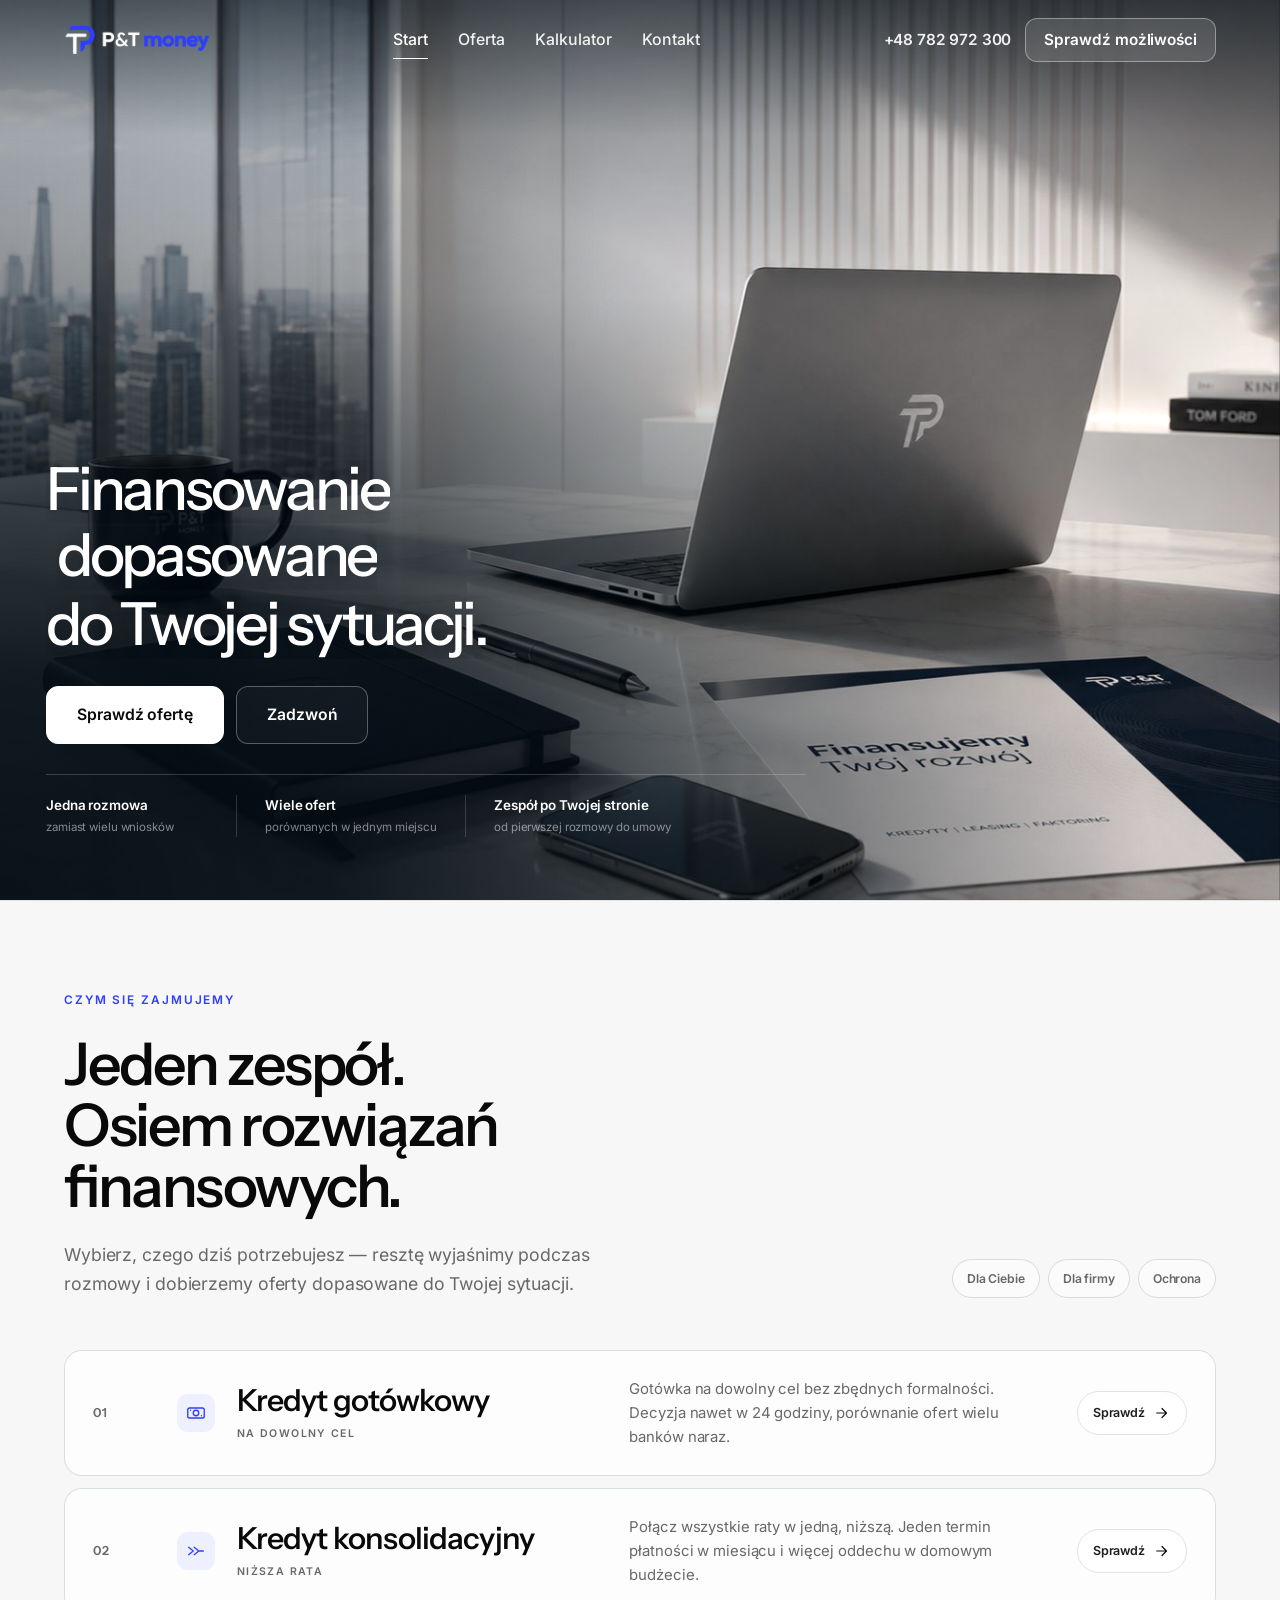
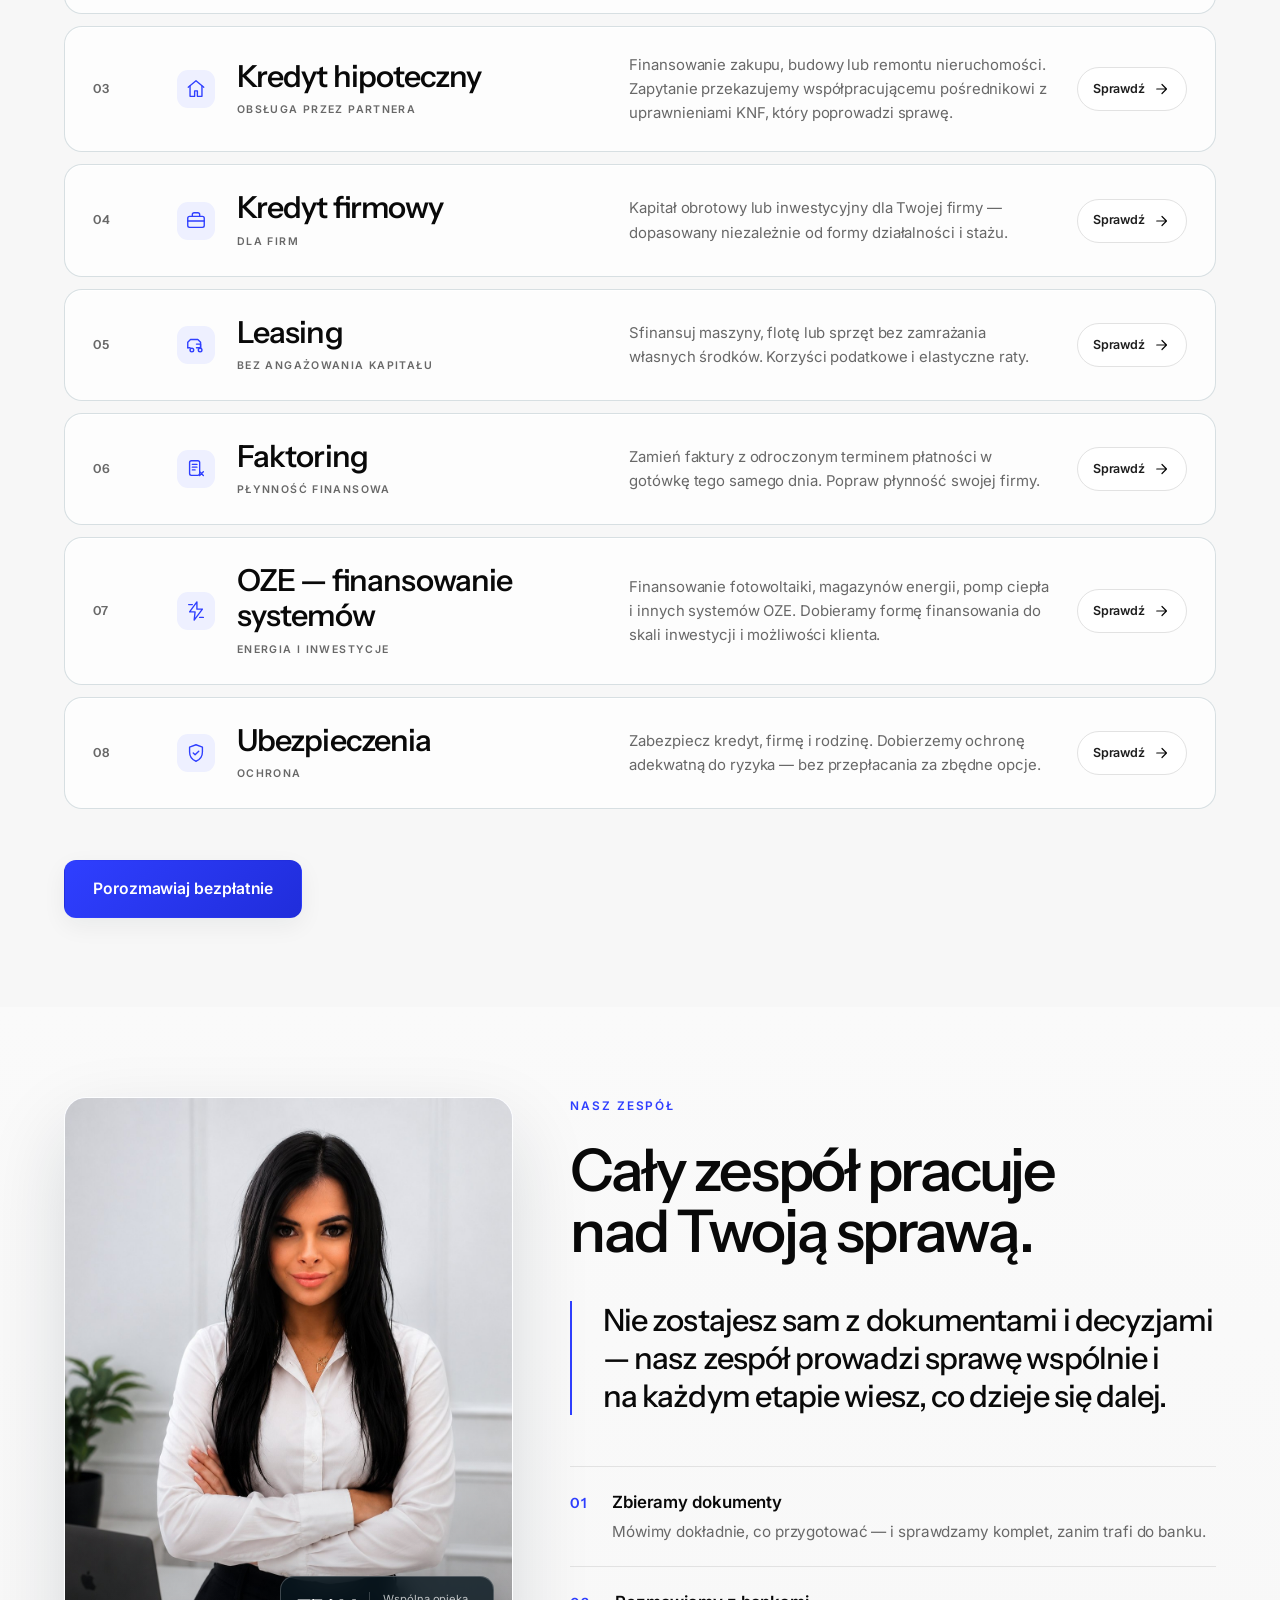
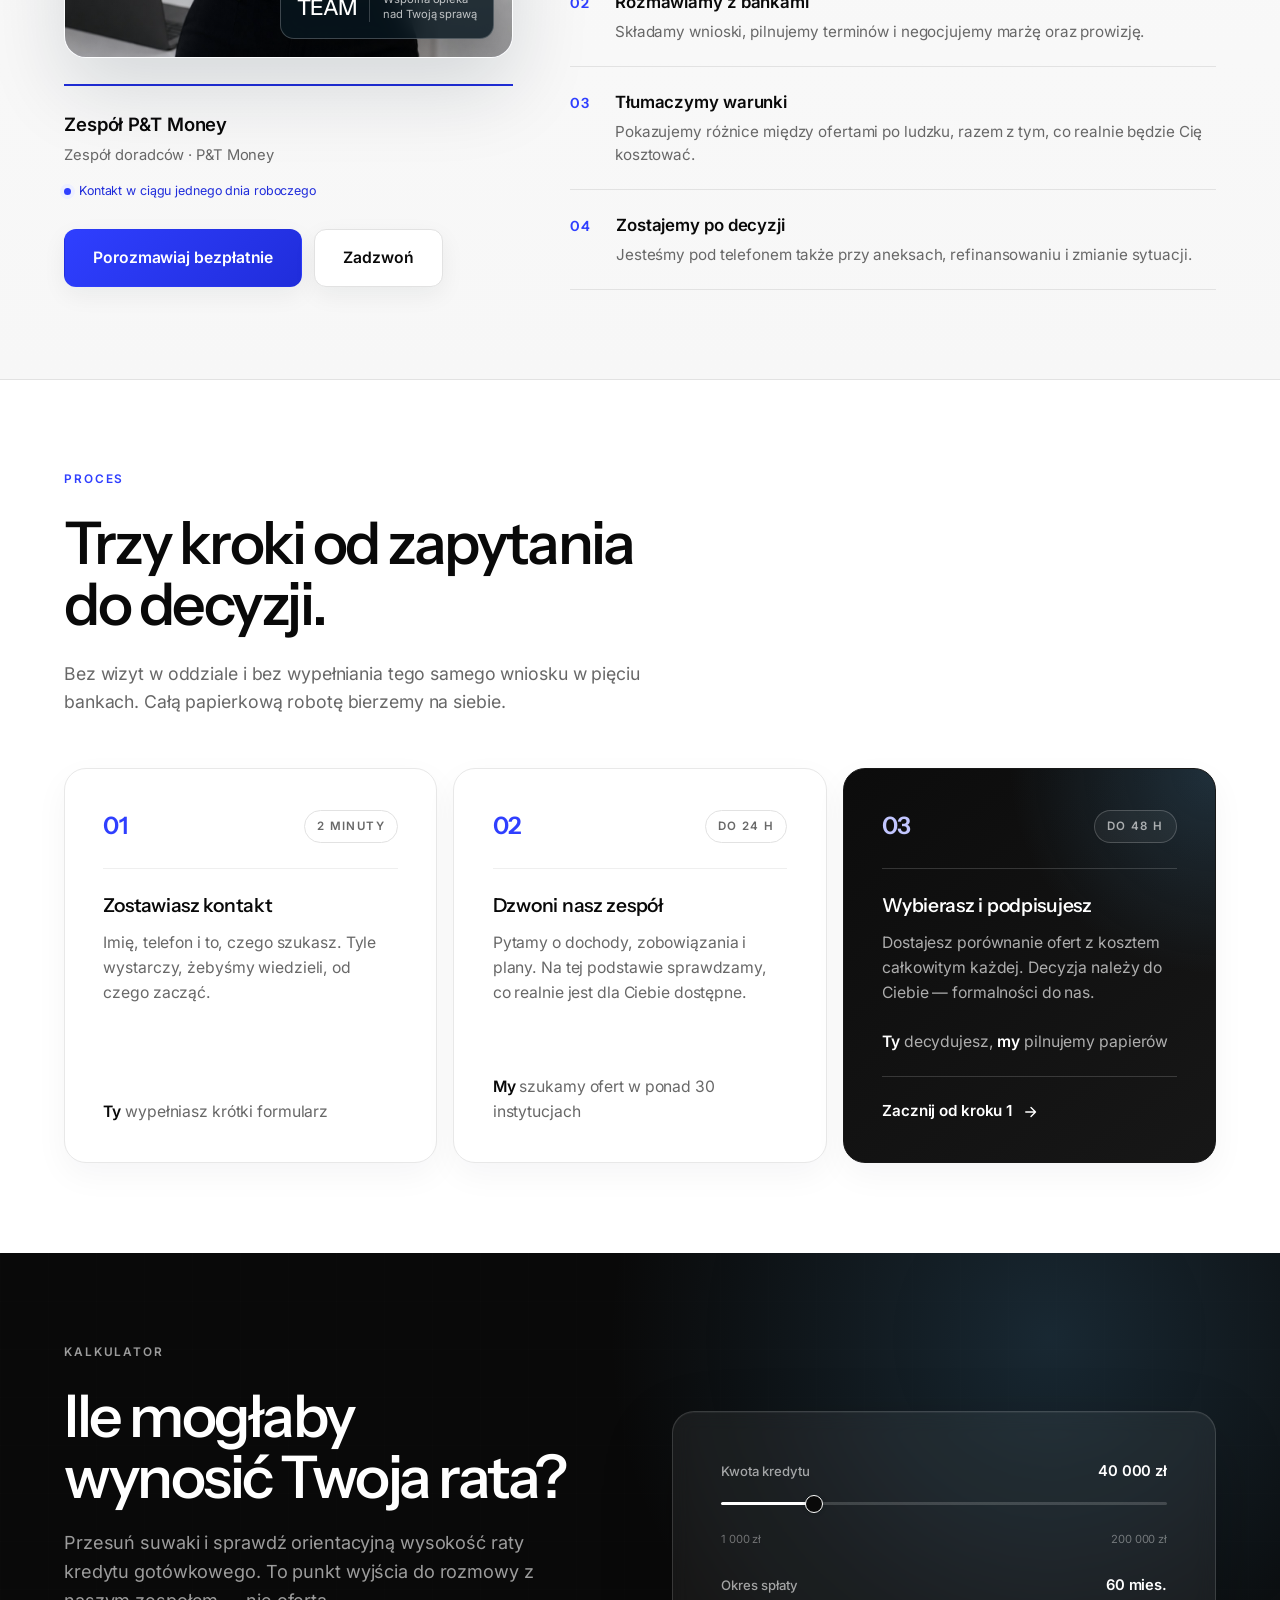
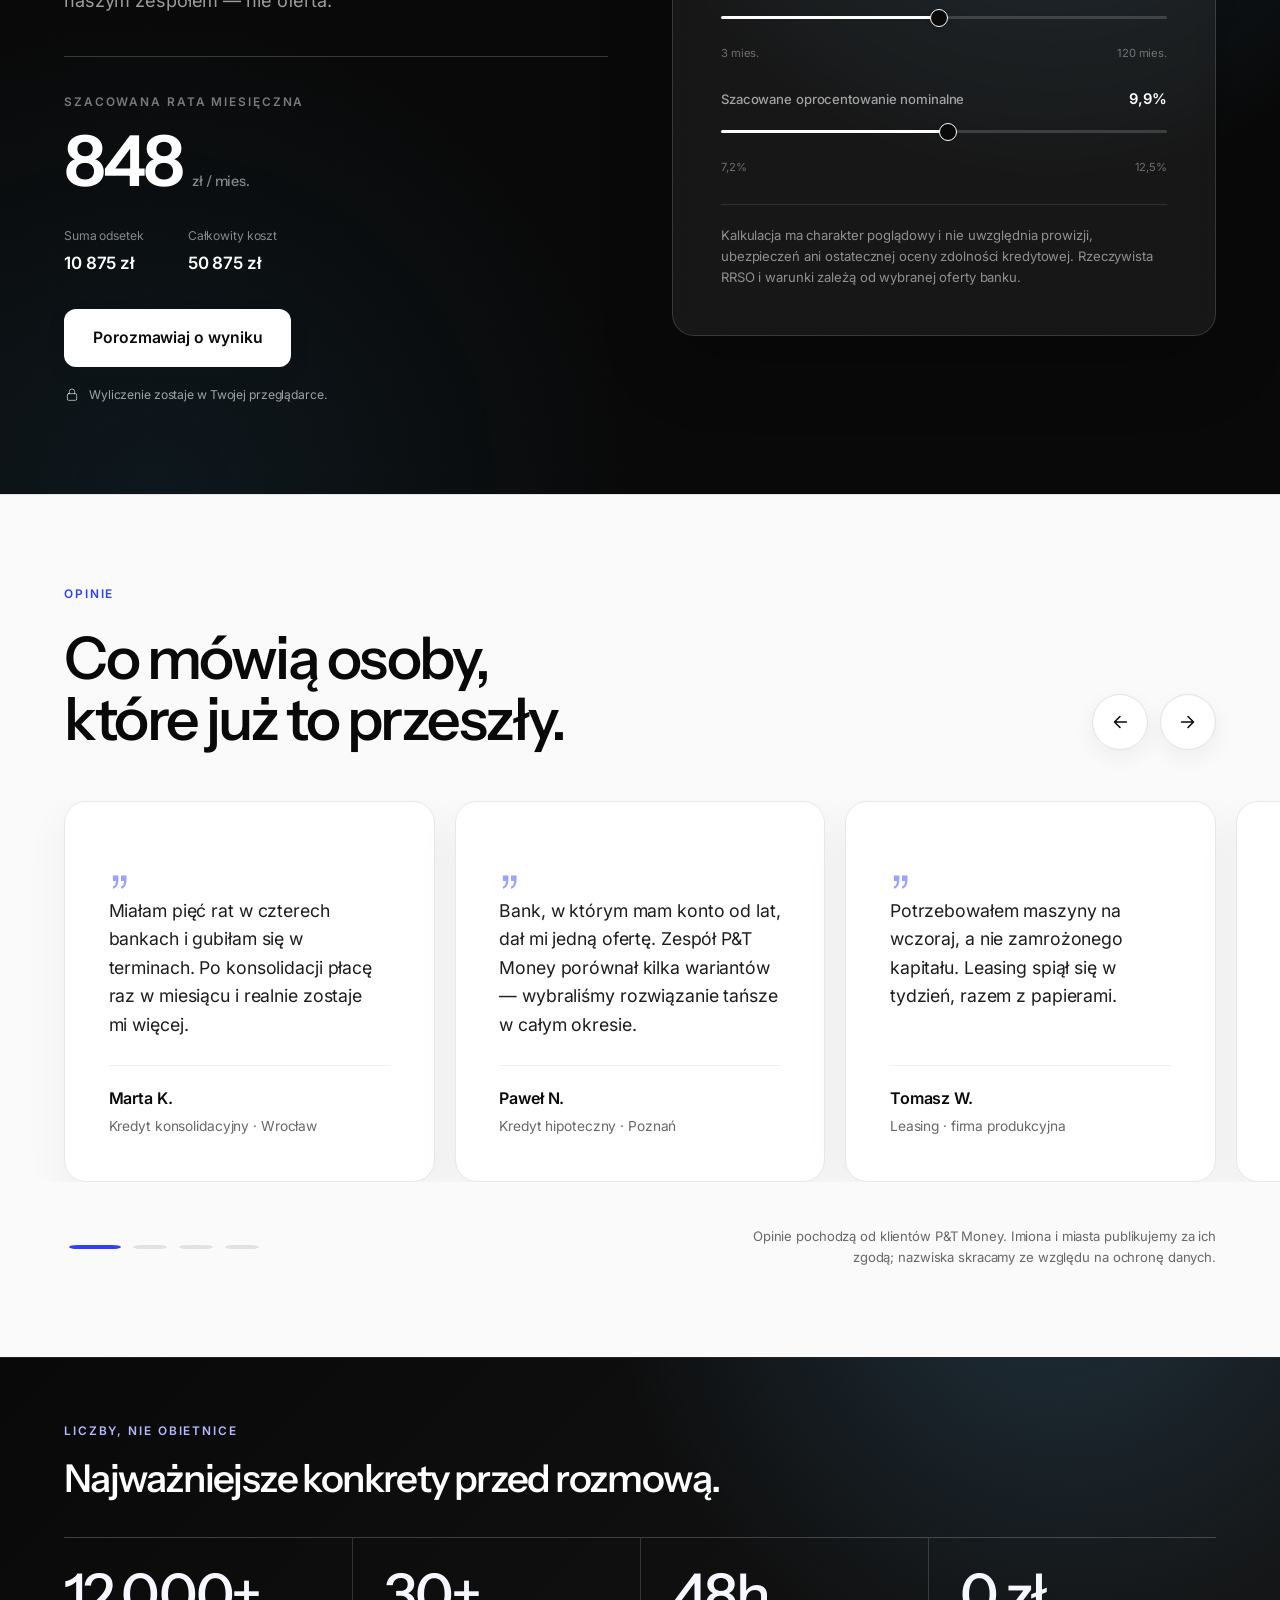
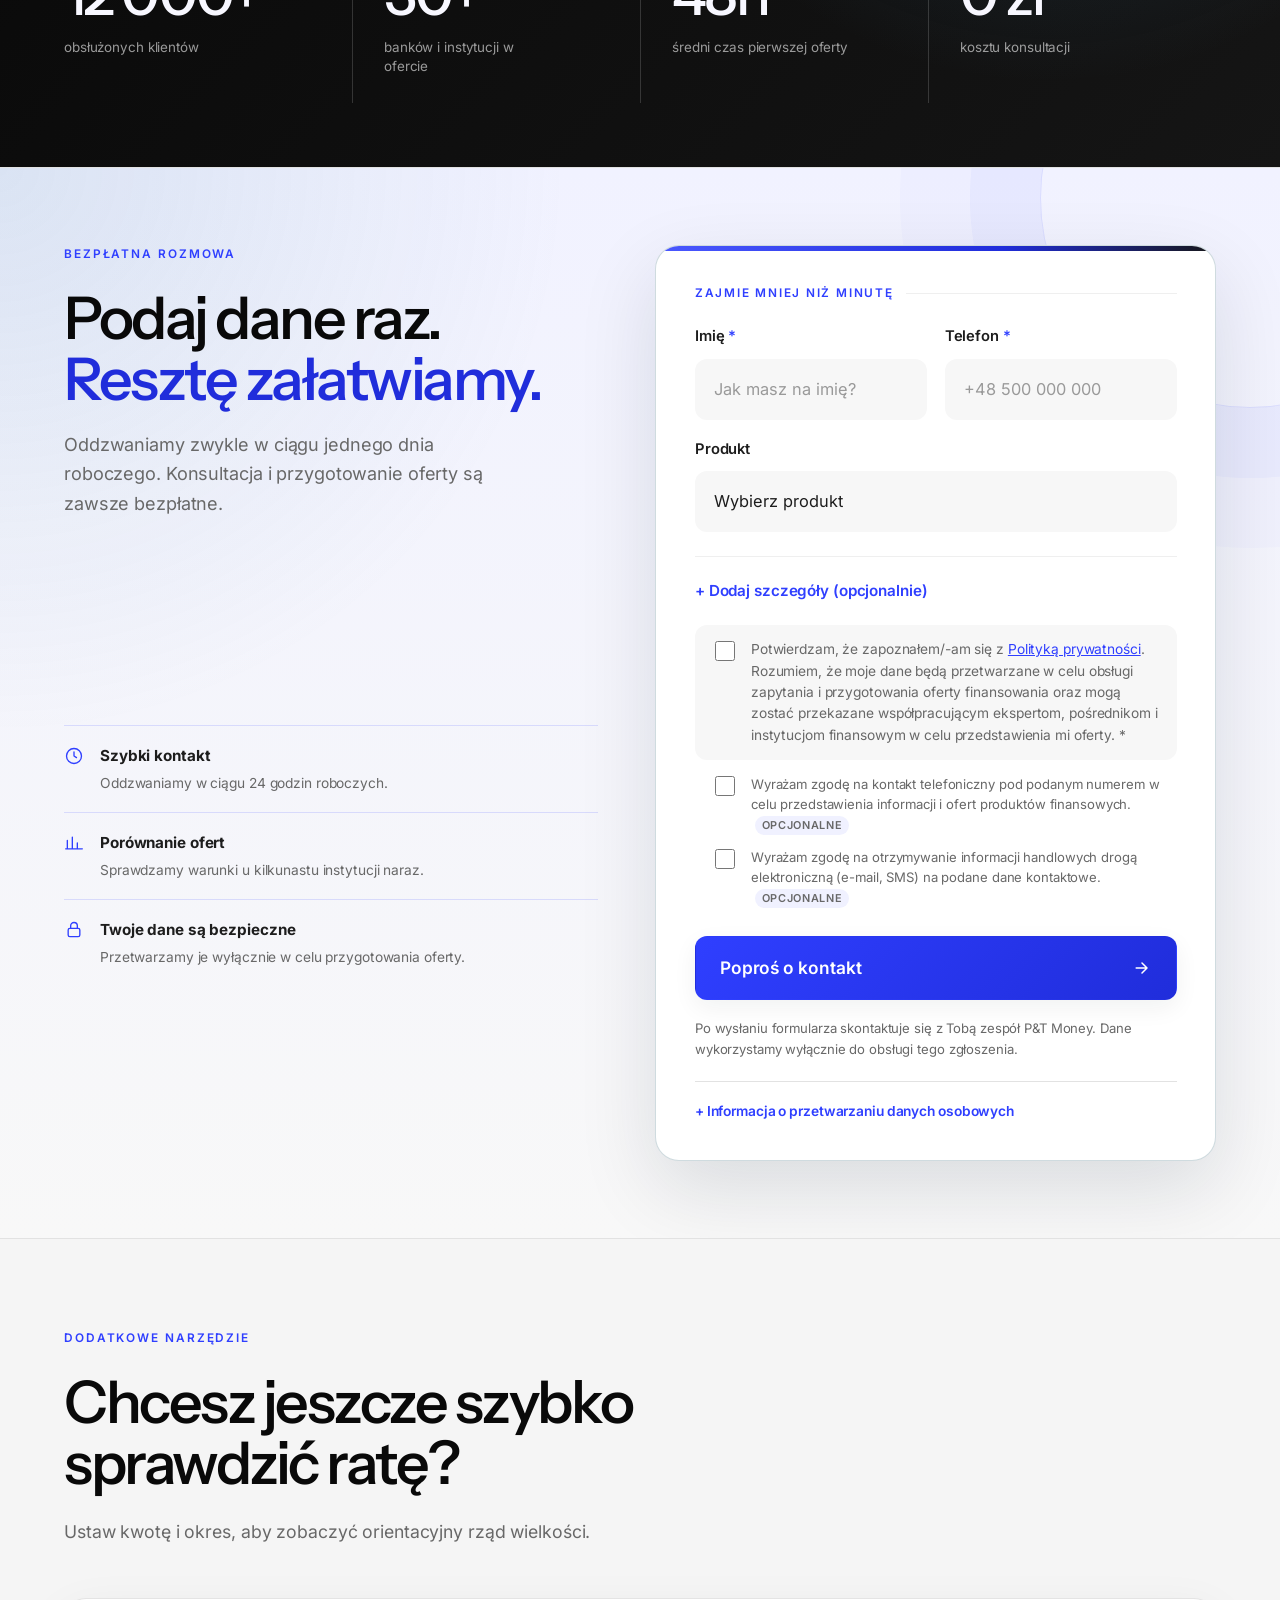
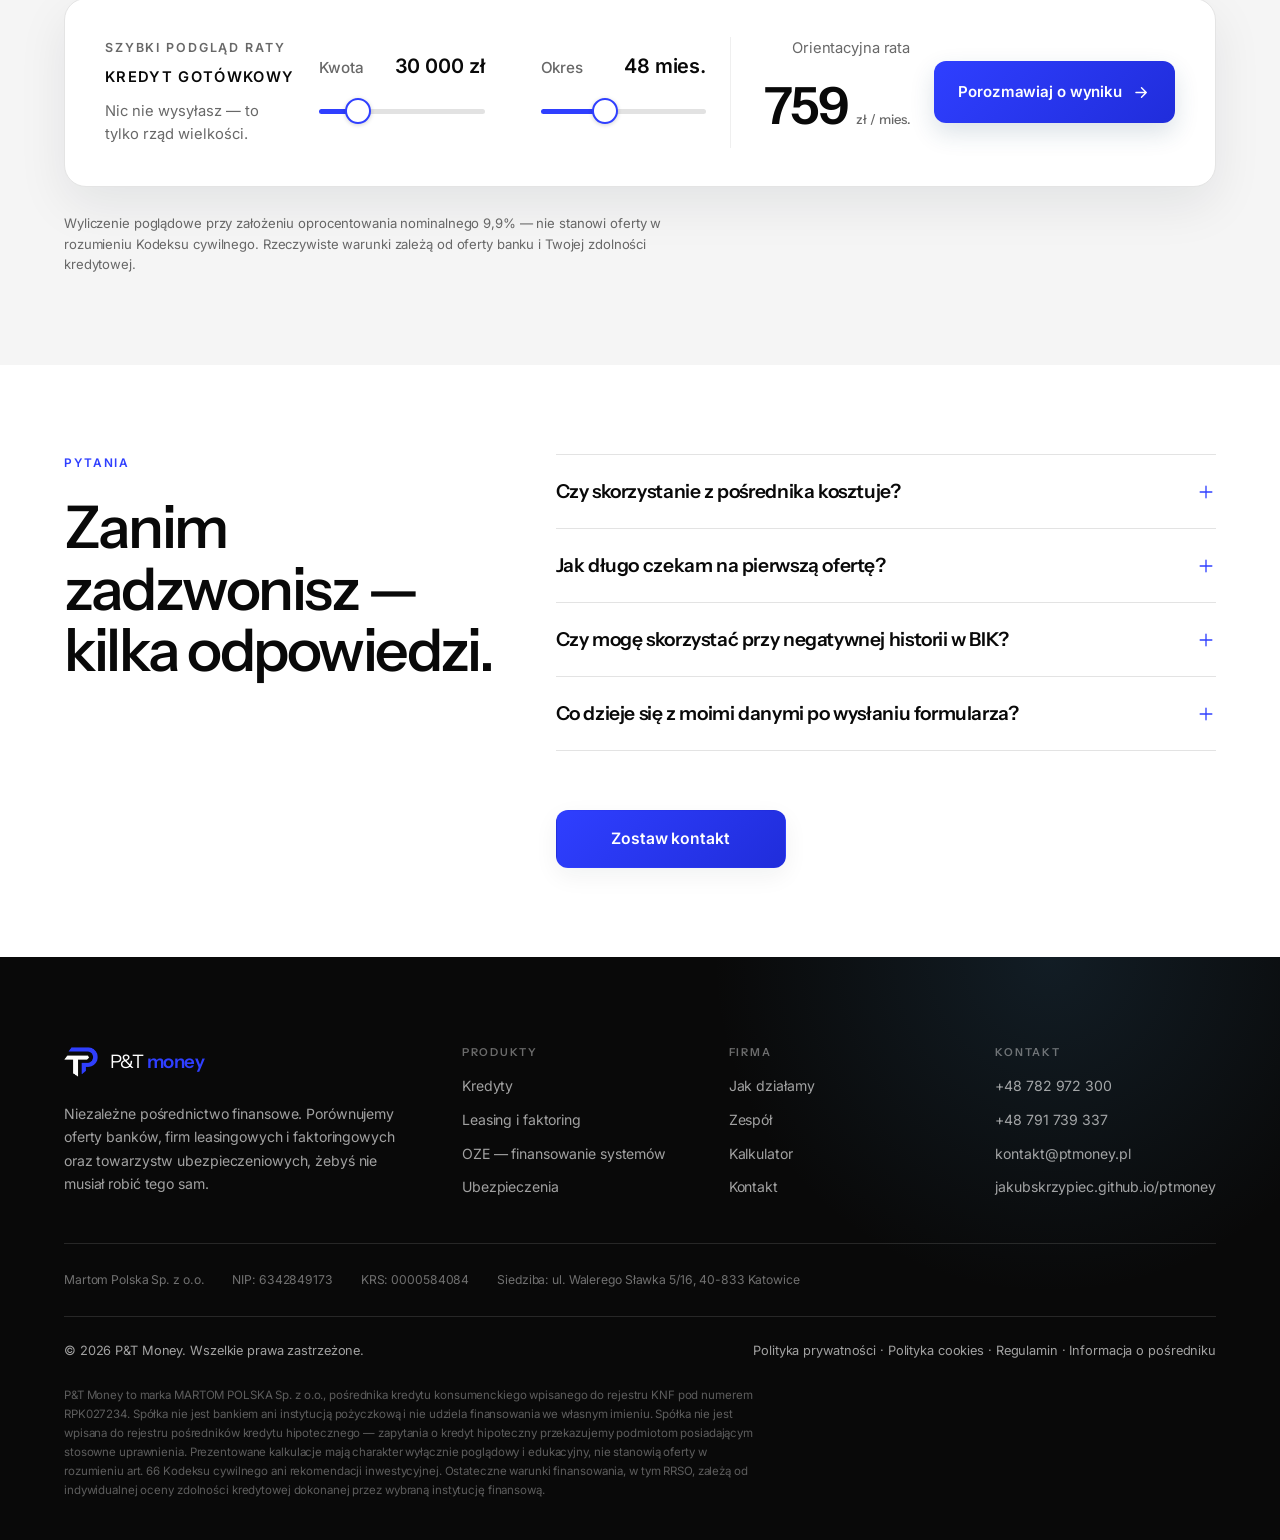
==== commit 42e610ca: "Add files via upload" ====
--- a/index.html
+++ b/index.html
@@ -635,7 +635,7 @@
 <div class="footer-col"><h2>Firma</h2><a href="#jak-to-dziala">Jak działamy</a><a href="#zespol">Zespół</a><a href="./kalkulator.html">Kalkulator</a><a href="./kontakt.html">Kontakt</a></div>
 <div class="footer-col"><h2>Kontakt</h2><a class="contact-placeholder" data-contact-placeholder="true" href="tel:+48782972300">+48 782 972 300</a><a data-phone="secondary" href="tel:+48791739337">+48 791 739 337</a><a class="contact-placeholder" data-contact-placeholder="true" href="mailto:kontakt@ptmoney.pl">kontakt@ptmoney.pl</a><a href="https://jakubskrzypiec.github.io/ptmoney/" id="stronaWww">ptmoney.pl</a></div>
 </div>
-<div aria-label="Dane rejestrowe" class="footer-registry"><span>Pełna nazwa: [Pełna nazwa firmy]</span><span>NIP: 6342849173</span><span>KRS/CEIDG: [KRS/CEIDG]</span><span>Rejestr Pośredników Kredytowych KNF, Dział II: [Nr wpisu KNF]</span><span>Siedziba: [Adres]</span></div>
+<div aria-label="Dane rejestrowe" class="footer-registry"><span>Martom Polska Sp. z o.o.</span><span>NIP: 6342849173</span><span>KRS: 0000584084</span><span>Siedziba: ul. Walerego Sławka 5/16, 40-833 Katowice</span></div>
 <div class="footer-bottom">
 <p>© 2026 P&amp;T Money. Wszelkie prawa zastrzeżone.</p>
 <p><a href="./polityka-prywatnosci.html">Polityka prywatności</a> · <a href="./polityka-cookies.html">Polityka cookies</a> · <a href="./regulamin.html">Regulamin</a> · <a href="./informacja-o-posredniku.html">Informacja o pośredniku</a></p>
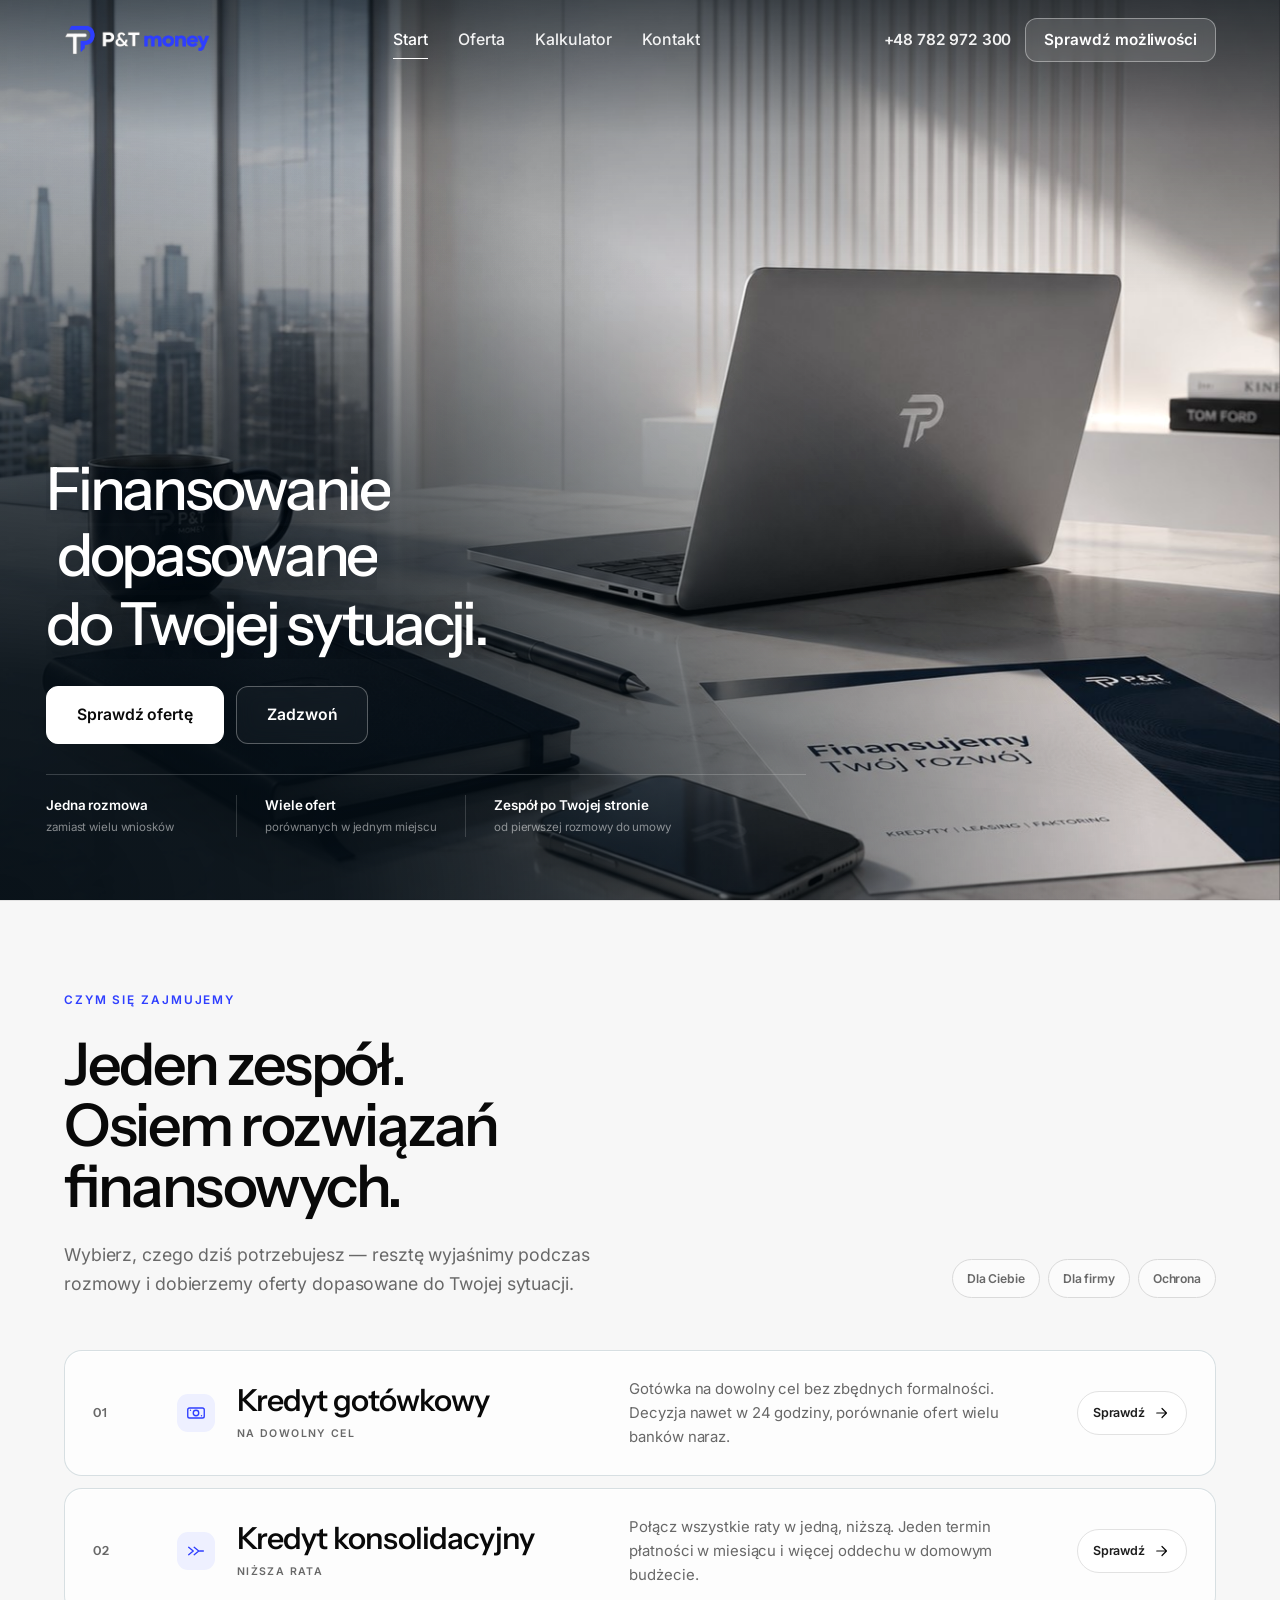
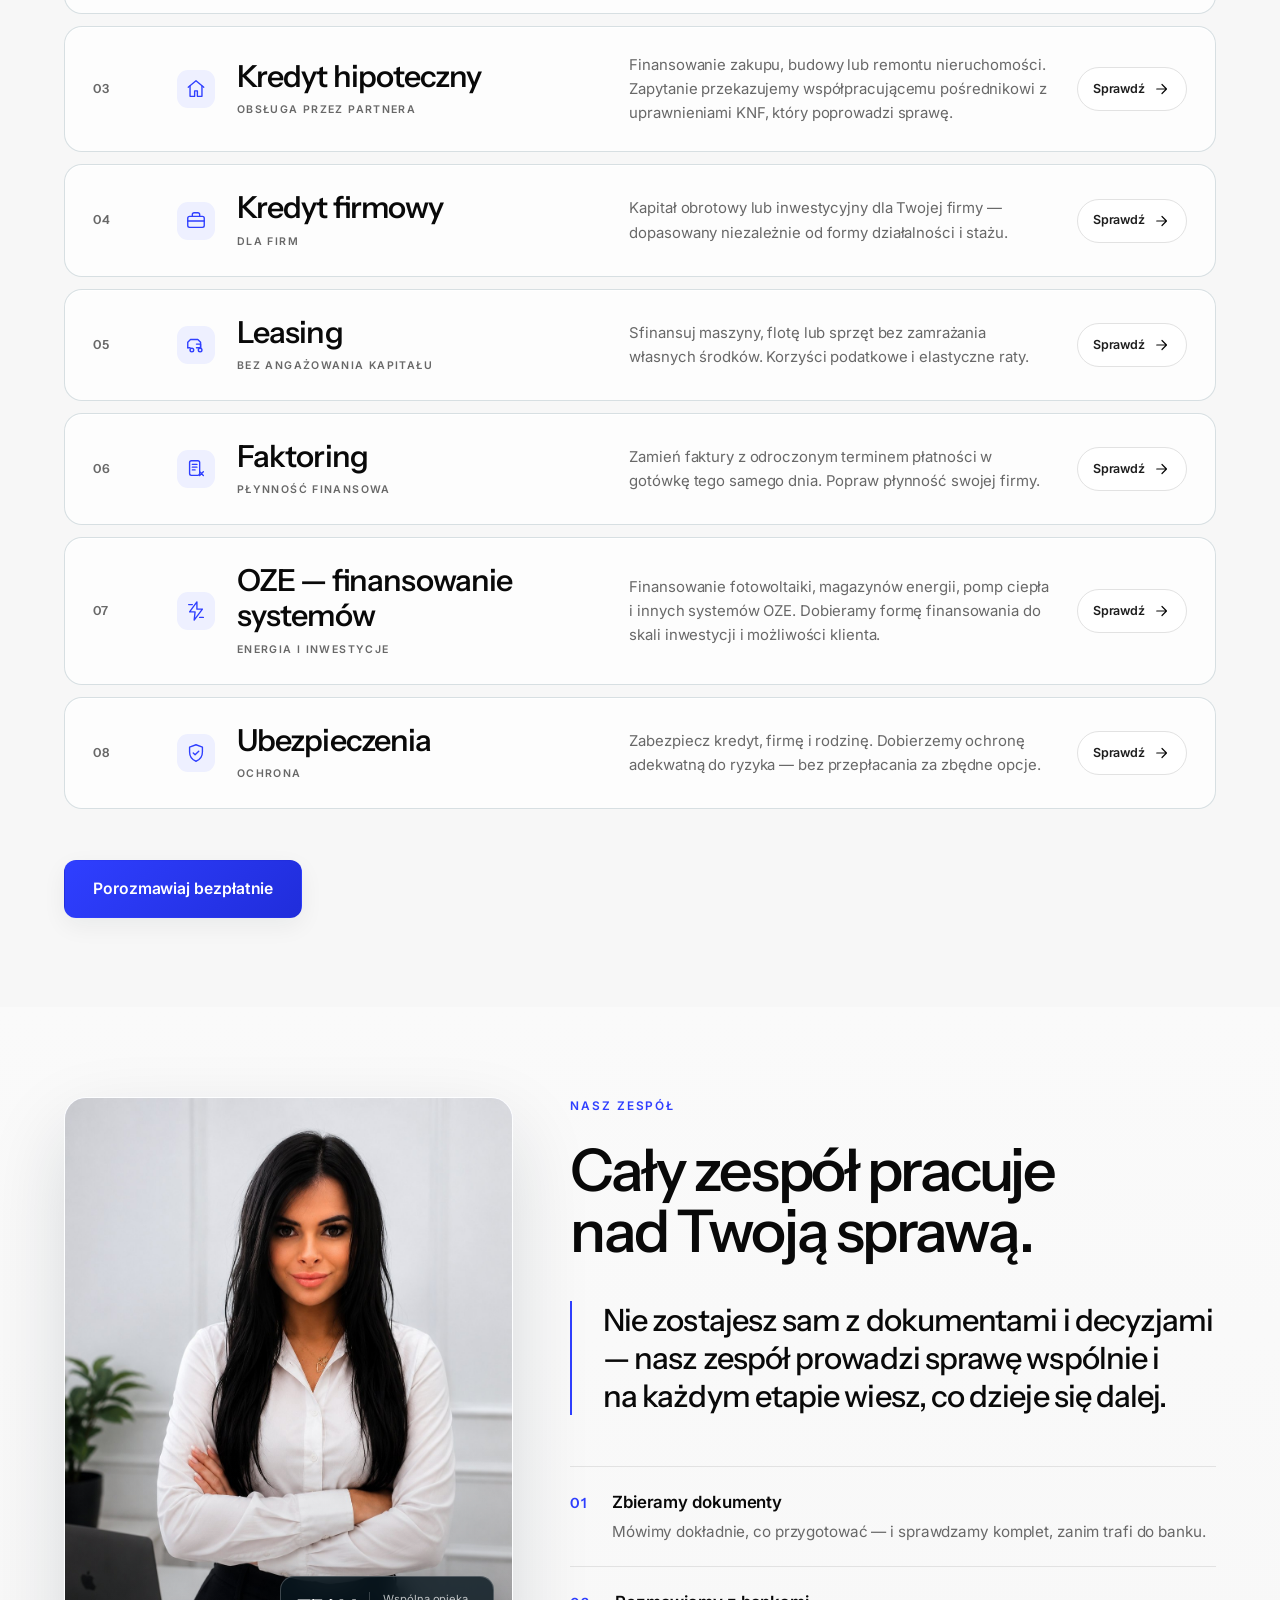
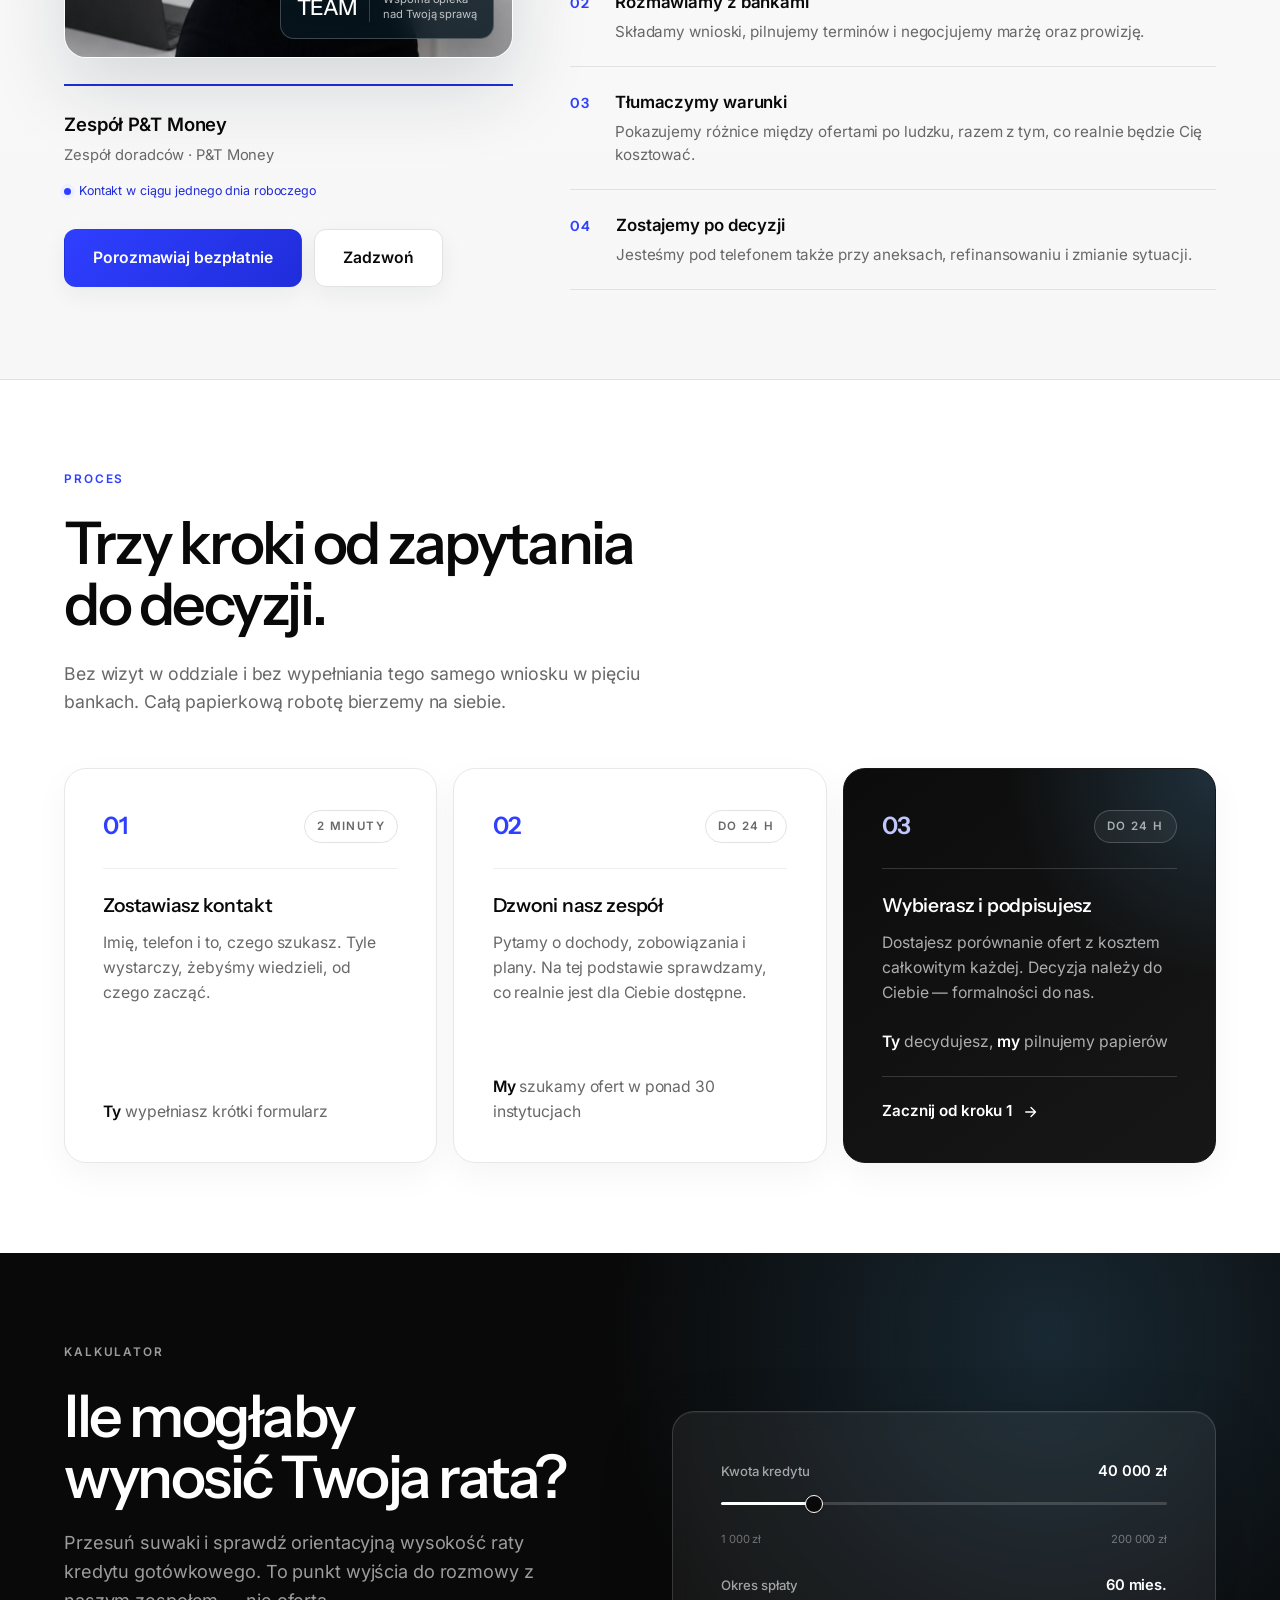
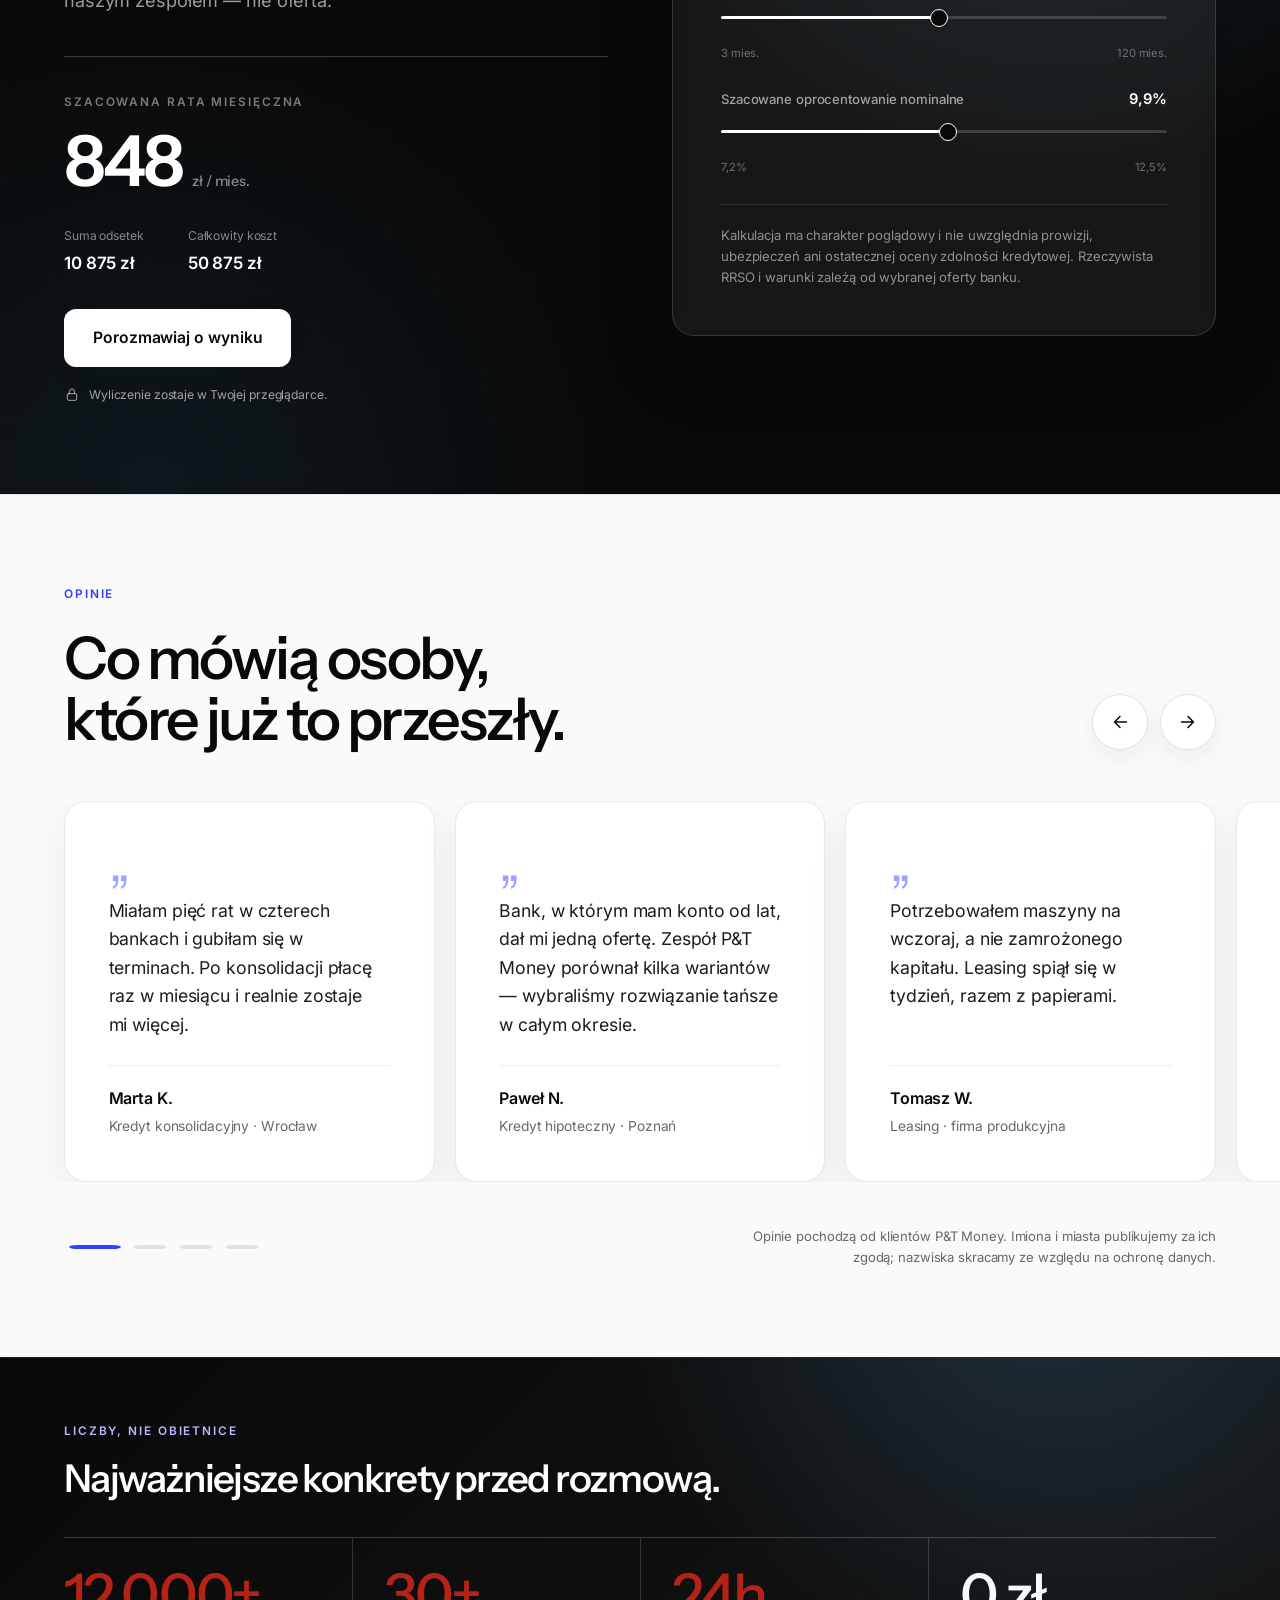
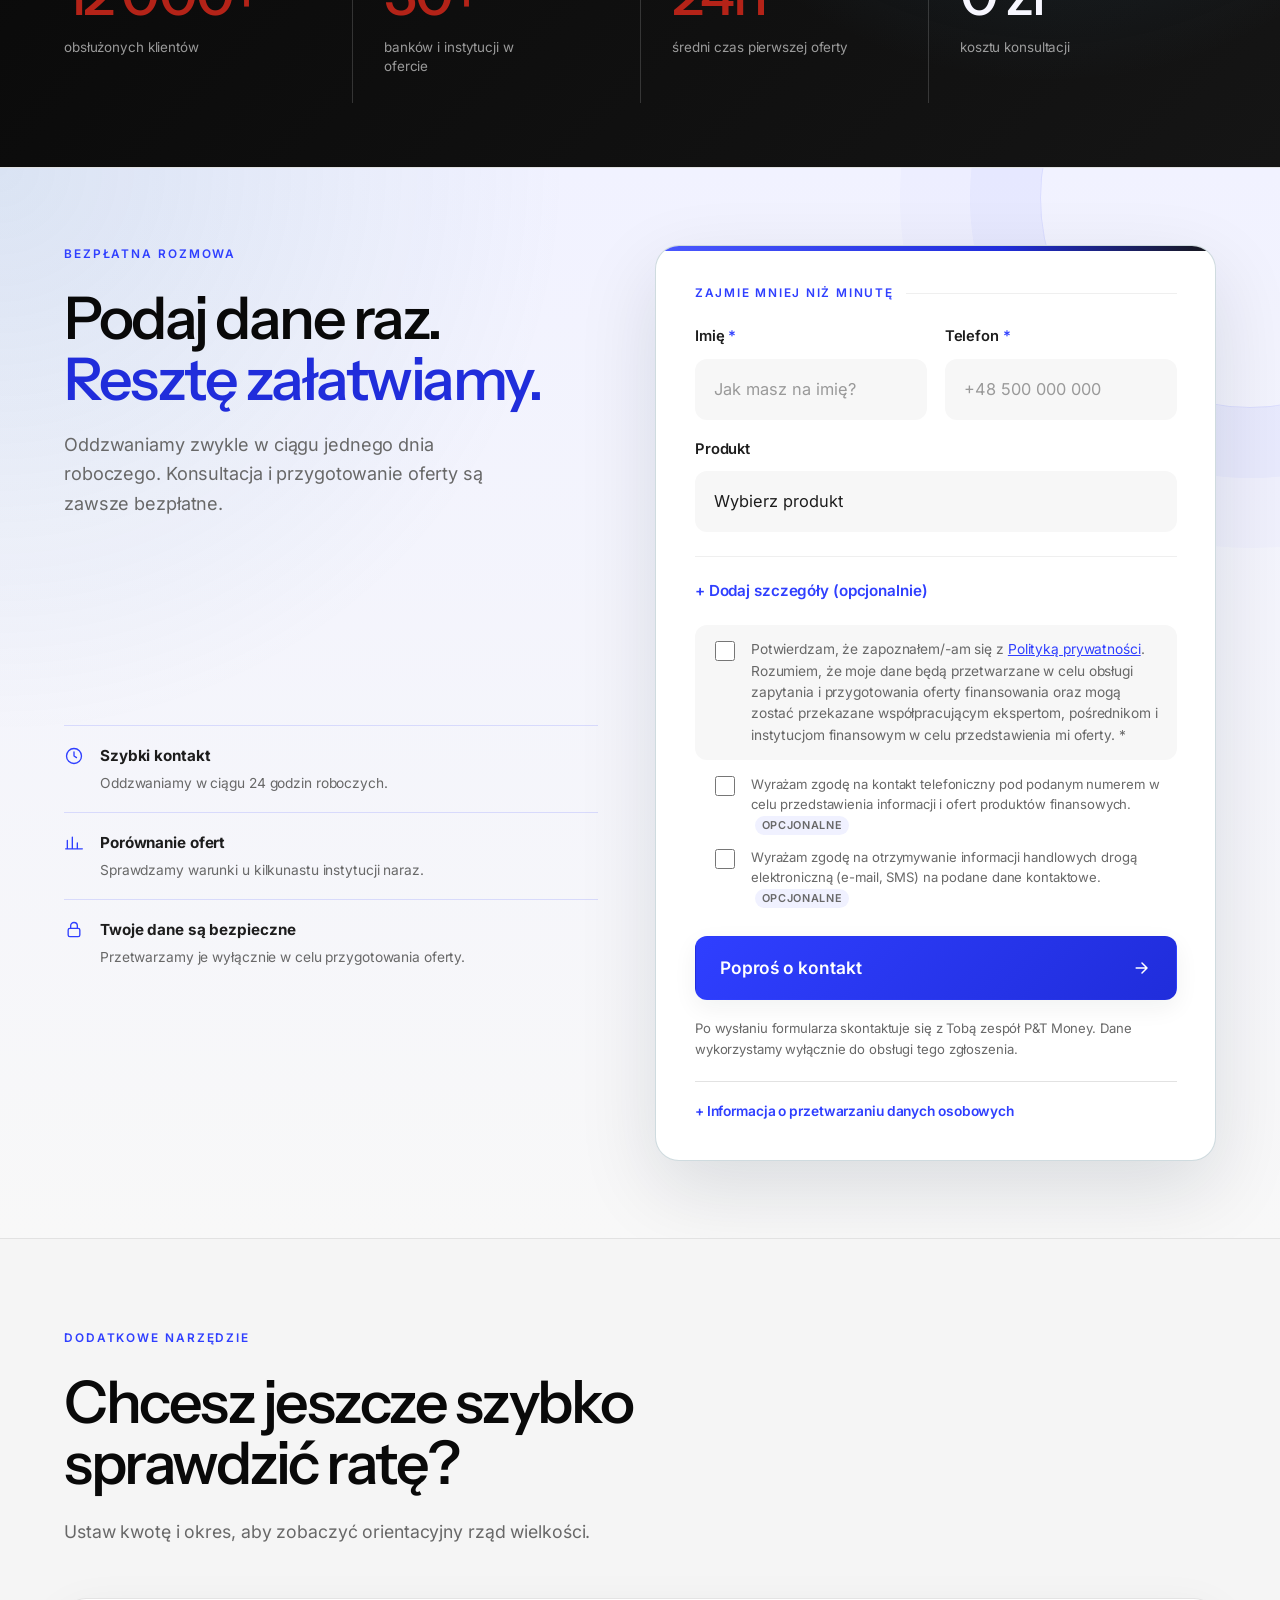
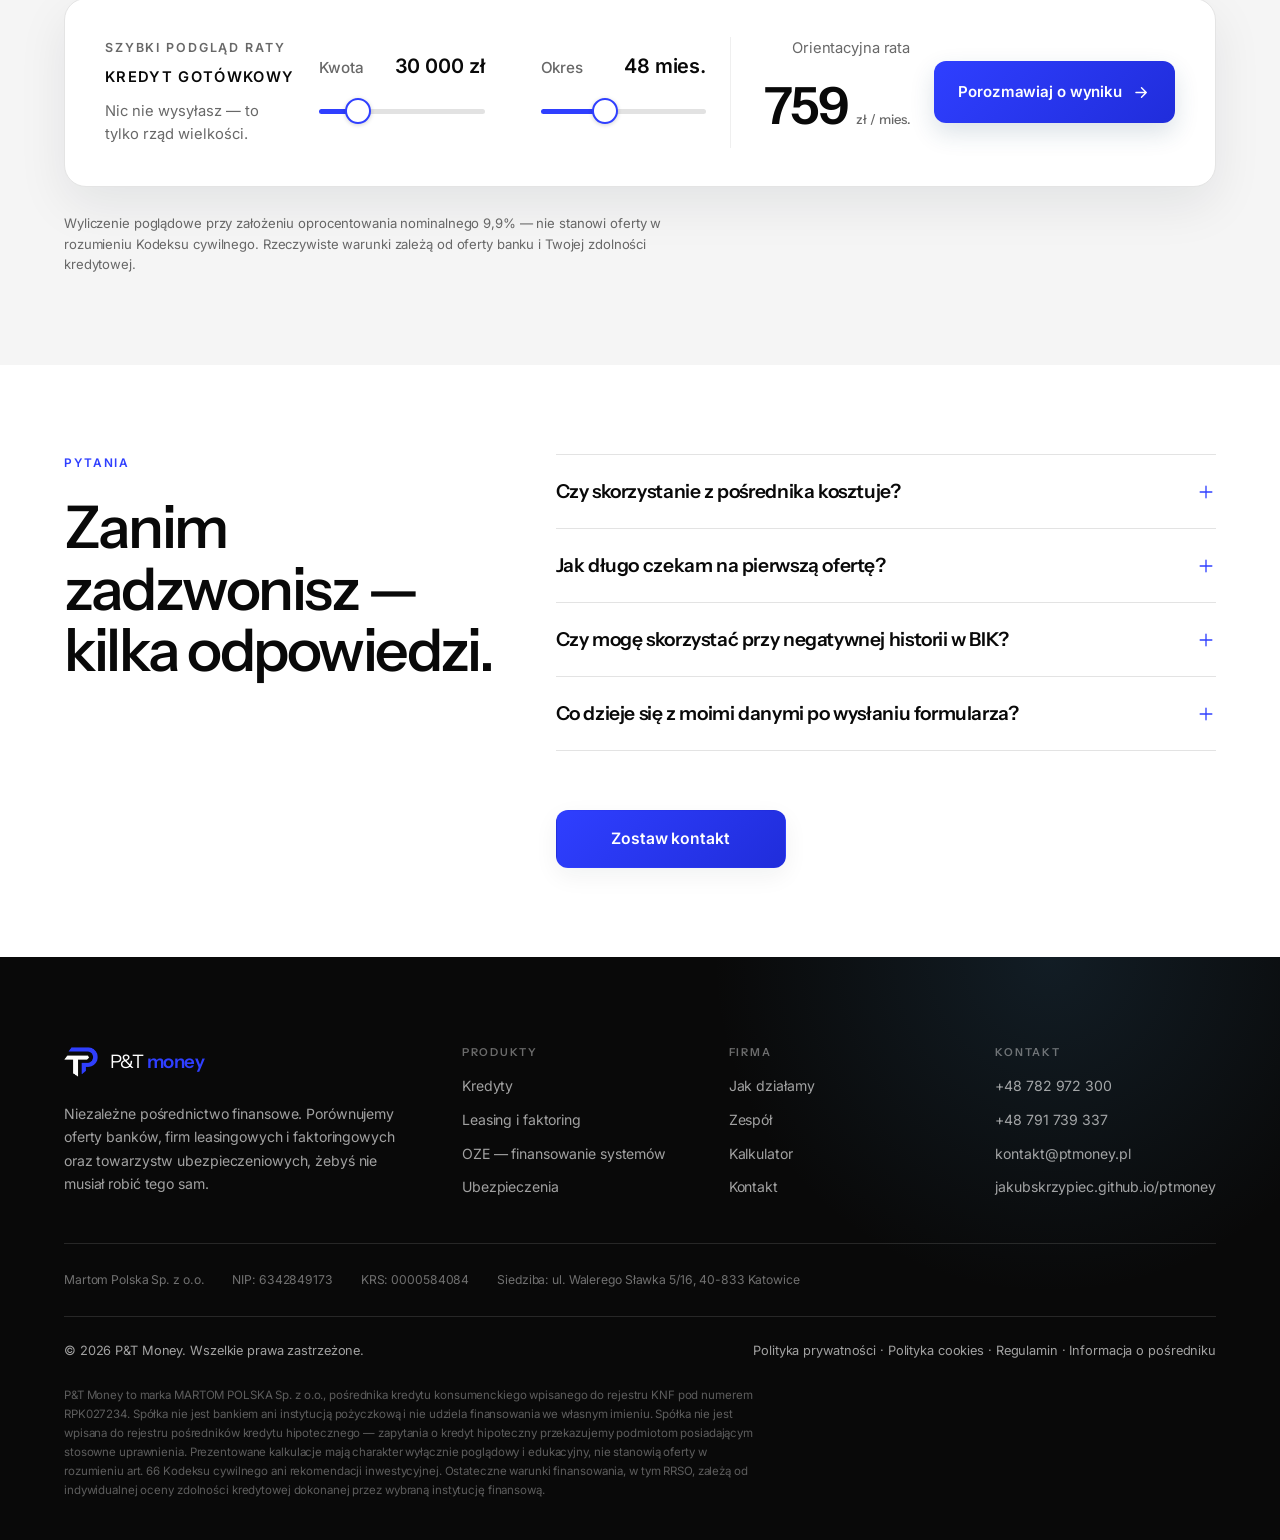
==== commit 3984a4ab: "Add files via upload" ====
--- a/index.html
+++ b/index.html
@@ -25,7 +25,7 @@
 <link href="https://jakubskrzypiec.github.io/ptmoney/" rel="canonical"/>
 <!-- Czcionki z własnego serwera, nie z Google — patrz fonts/fonts.css -->
 <link rel="stylesheet" href="./fonts/fonts.css?v=1">
-<link href="./styles.css?v=20260902-12" rel="stylesheet"/>
+<link href="./styles.css?v=20260916-1" rel="stylesheet"/>
 <link rel="stylesheet" href="./header-shared.css?v=20260906-1">
 <script>
 document.documentElement.classList.add('js');
@@ -53,7 +53,7 @@
 <link href="./favicon.png" rel="icon" sizes="128x128" type="image/png"/>
 <link href="./apple-touch-icon.png" rel="apple-touch-icon"/>
 <!-- dane.js musi być przed main.js: rozstawia dane klienta, zanim main.js je odczyta. -->
-<script defer="" src="./dane.js?v=20260902-8"></script>
+<script defer="" src="./dane.js?v=20260916-1"></script>
 <script defer="" src="./main.js?v=20260902-8"></script>
 </head>
 <body>
@@ -305,7 +305,7 @@
 <li class="step-card step-card--last reveal">
 <div class="step-card-top">
 <span class="step-num">03</span>
-<span class="step-time">do 48 h</span>
+<span class="step-time">do 24 h</span>
 </div>
 <h3>Wybierasz i podpisujesz</h3>
 <p>Dostajesz porównanie ofert z kosztem całkowitym każdej. Decyzja należy do Ciebie — formalności do nas.</p>
@@ -429,9 +429,9 @@
 <h2 id="stats-title">Najważniejsze konkrety przed rozmową.</h2>
 </div>
 <div class="stats-grid reveal-grid" id="statsGrid">
-<div class="stat reveal"><strong data-count="12000" data-suffix="+" id="statKlienci">12 000+</strong><span>obsłużonych klientów</span></div>
-<div class="stat reveal"><strong data-count="30" data-suffix="+" id="statBanki">30+</strong><span>banków i instytucji w ofercie</span></div>
-<div class="stat reveal"><strong data-count="48" data-suffix="h" id="statGodziny">48h</strong><span>średni czas pierwszej oferty</span></div>
+<div class="stat stat--confirmed reveal"><strong data-count="12000" data-suffix="+" id="statKlienci">12 000+</strong><span>obsłużonych klientów</span></div>
+<div class="stat stat--confirmed reveal"><strong data-count="30" data-suffix="+" id="statBanki">30+</strong><span>banków i instytucji w ofercie</span></div>
+<div class="stat stat--confirmed reveal"><strong data-count="24" data-suffix="h" id="statGodziny">24h</strong><span>średni czas pierwszej oferty</span></div>
 <div class="stat reveal"><strong data-count="0" data-suffix=" zł">0 zł</strong><span>kosztu konsultacji</span></div>
 </div>
 </div>
--- a/styles.css
+++ b/styles.css
@@ -1363,6 +1363,7 @@
 .stats-head .eyebrow { margin-bottom: 18px; }
 .stat { border-top-color: rgba(255,255,255,.2); }
 .stat strong { color: #F7F7FF; }
+.stat--confirmed strong { color: var(--error); }
 .stat span { color: rgba(255,255,255,.58); }
 
 #produkty { background: var(--paper); }
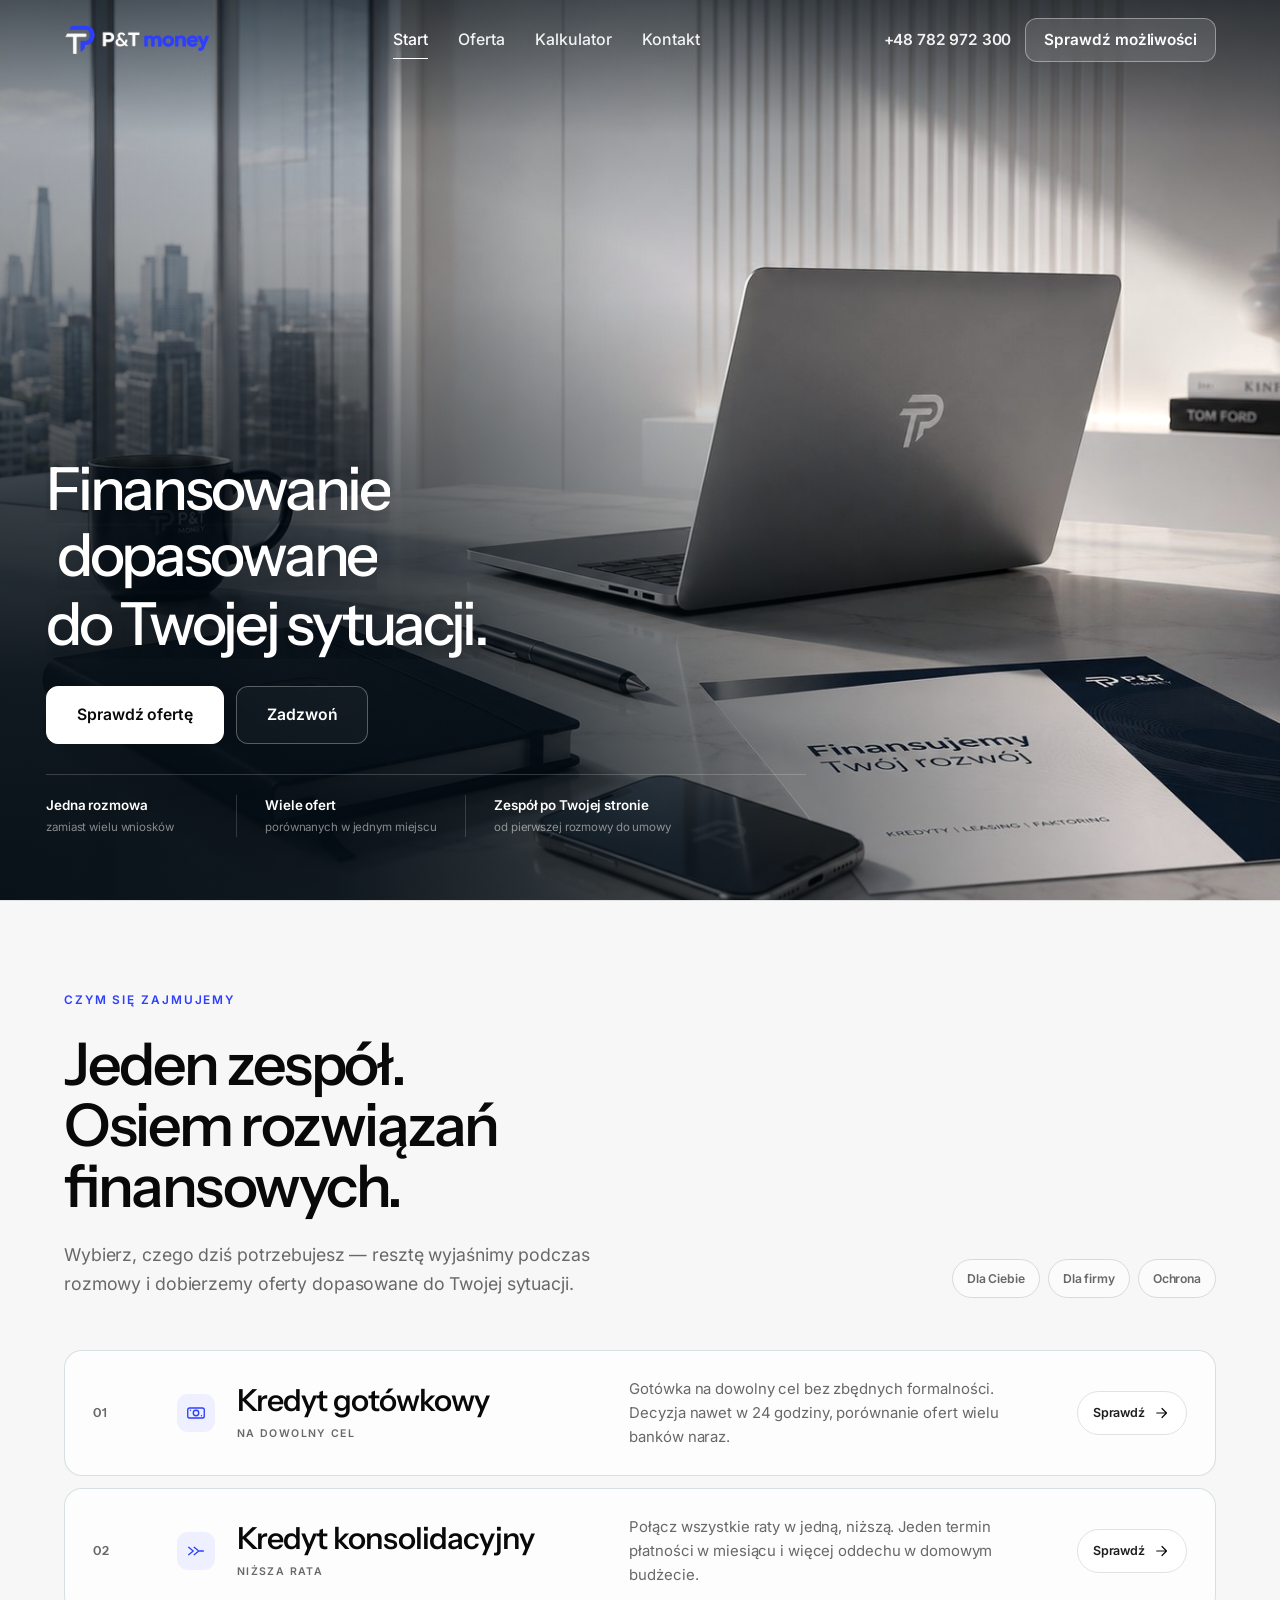
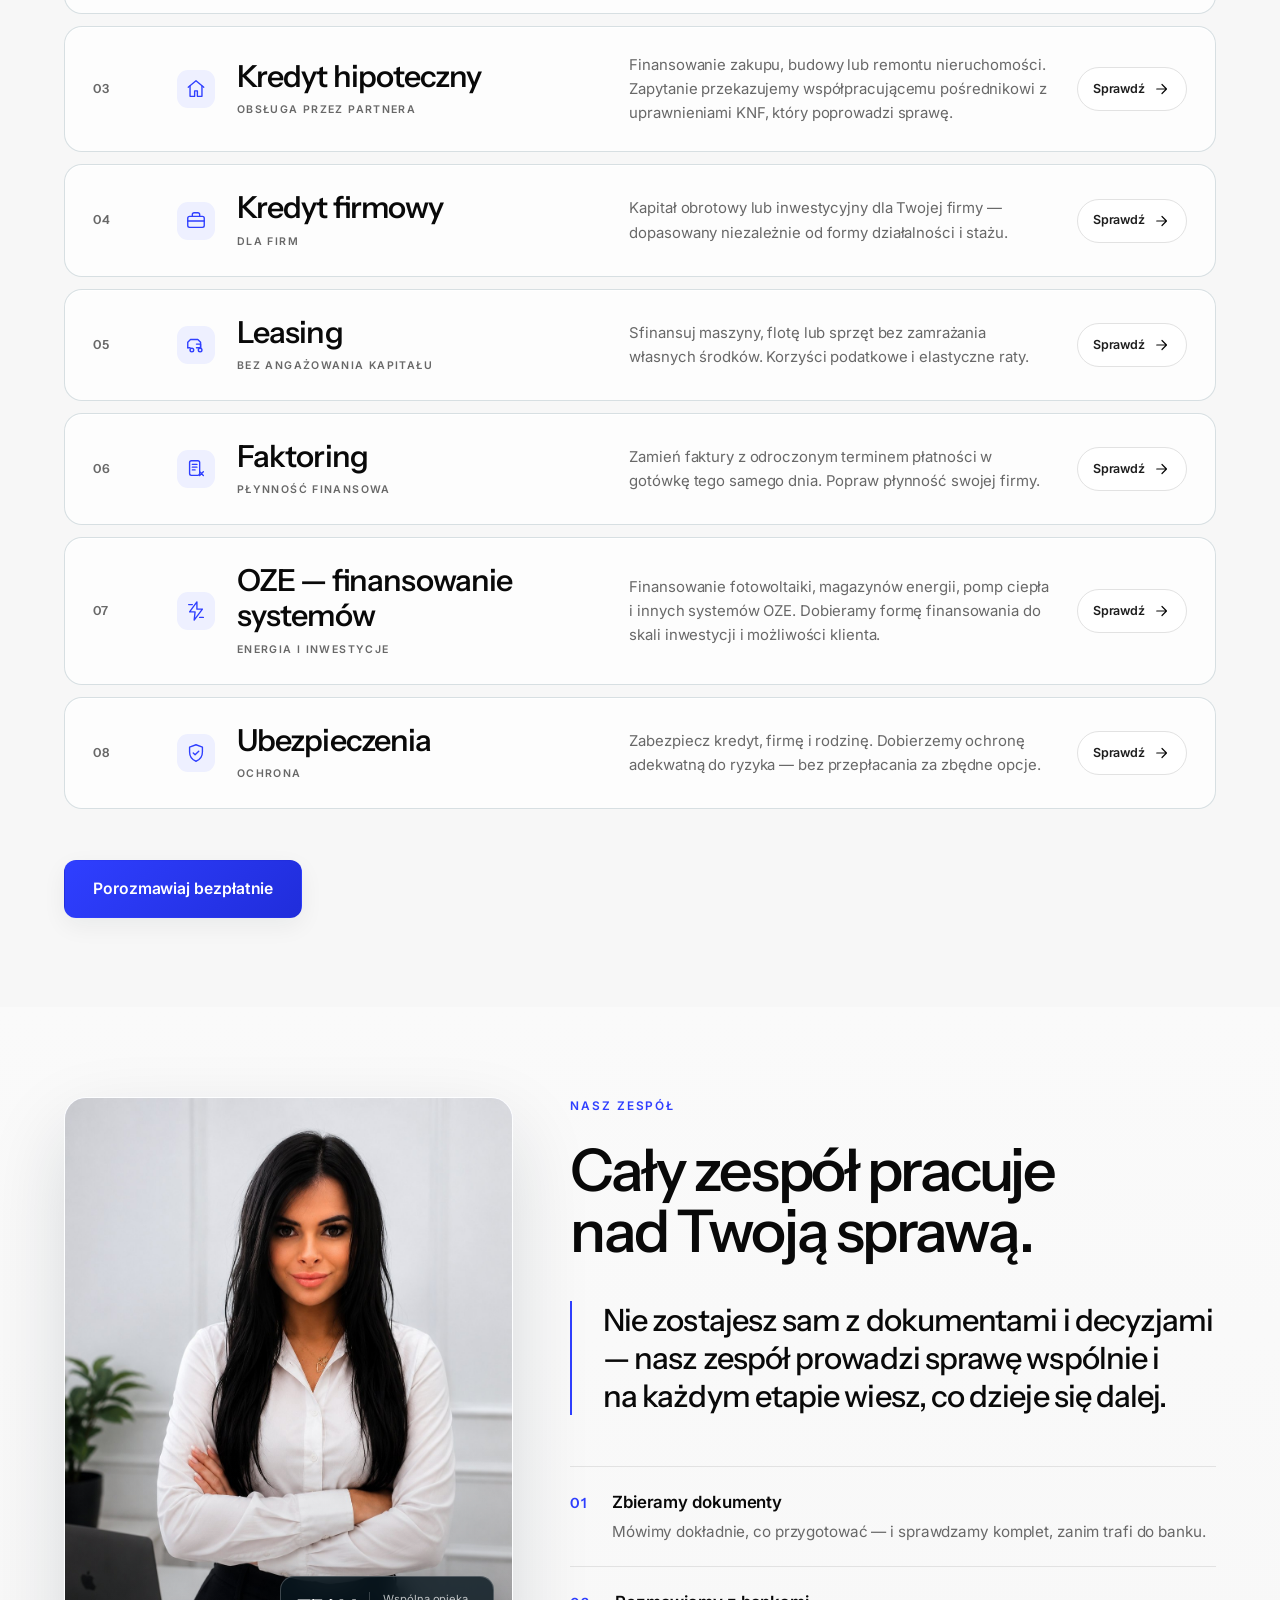
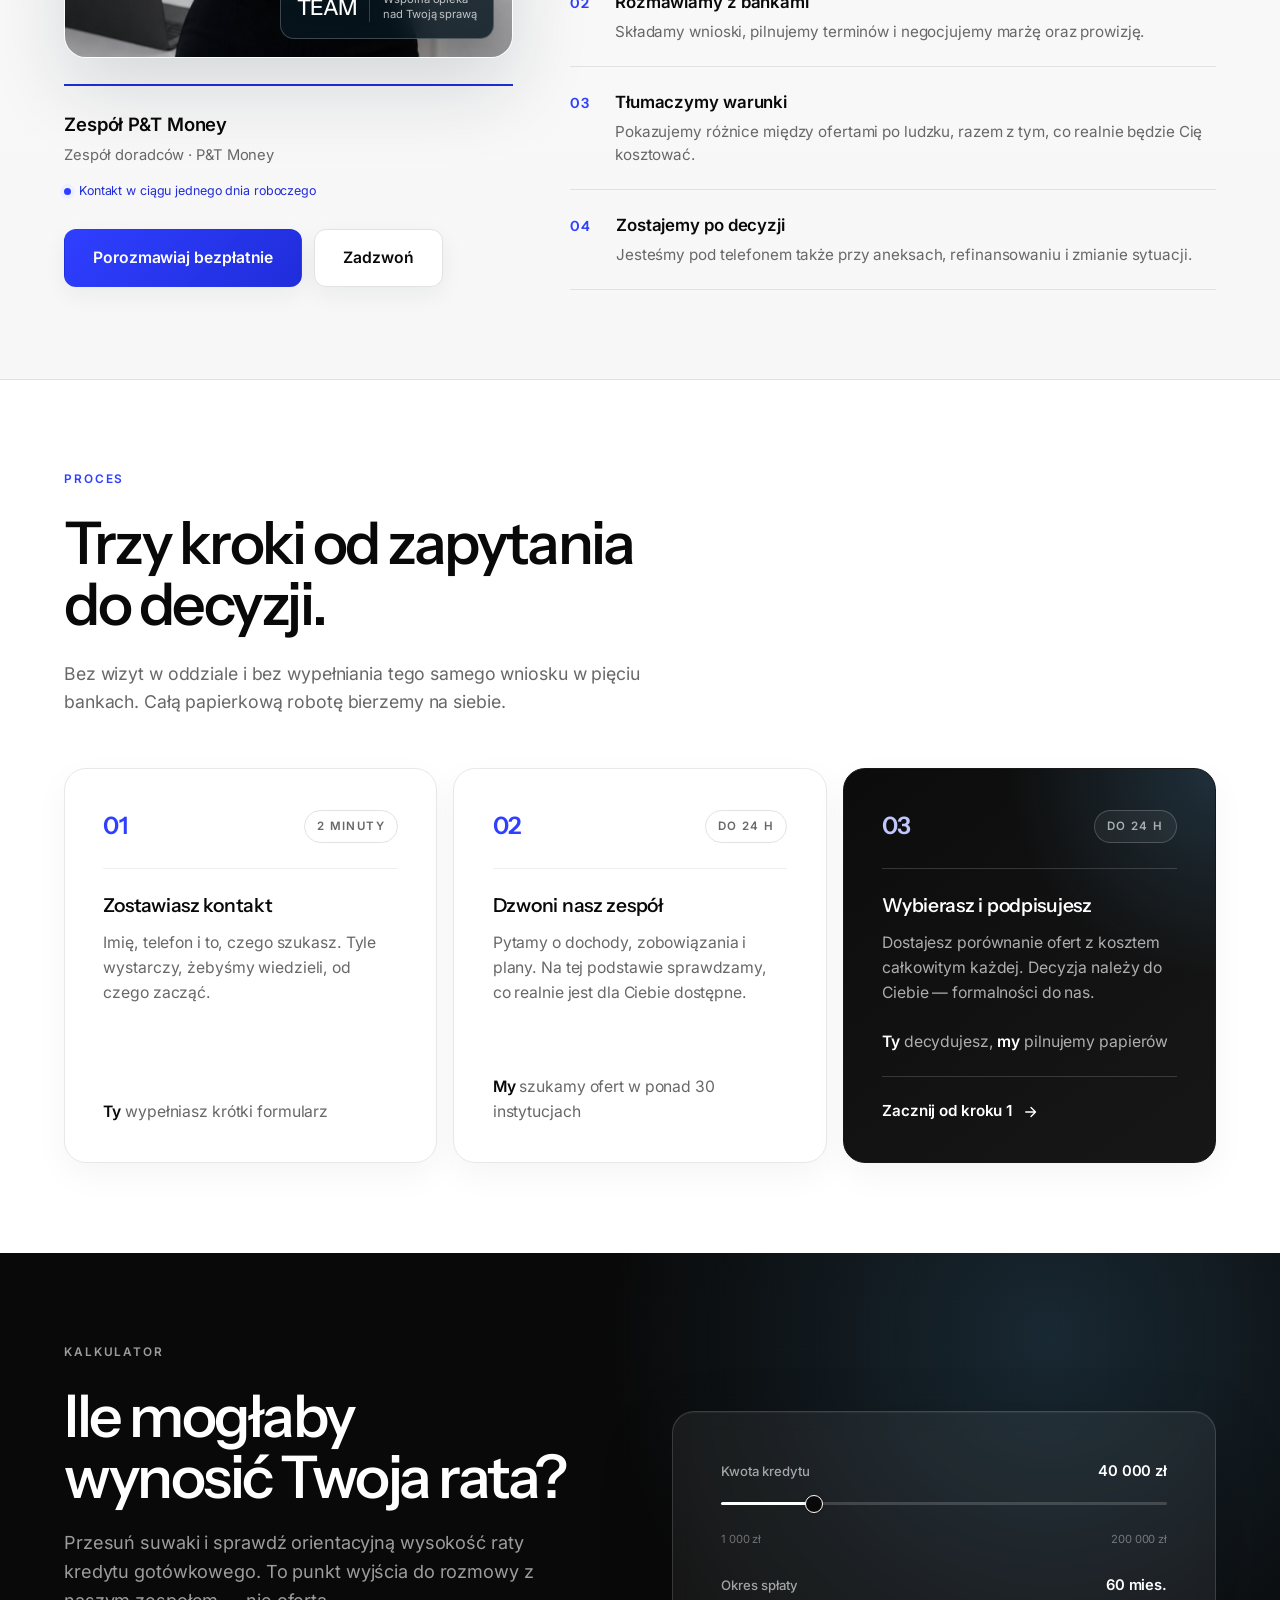
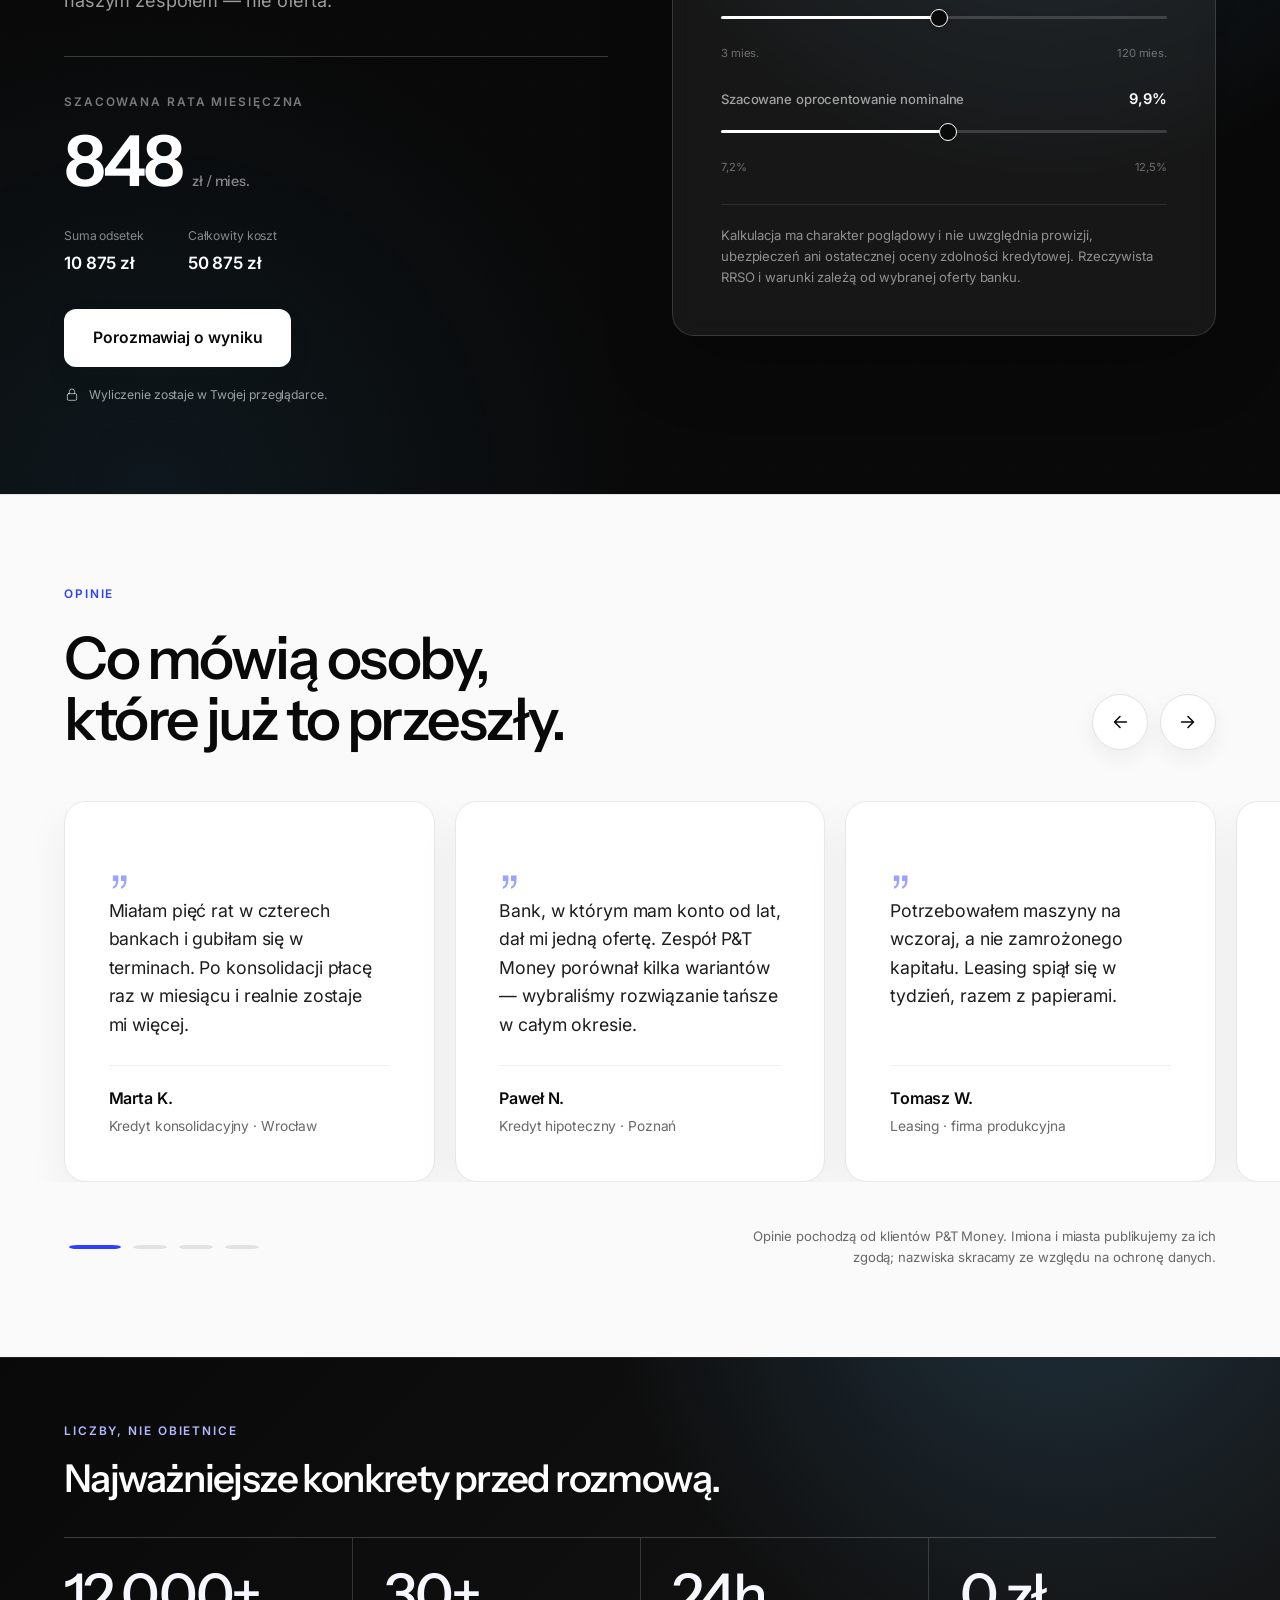
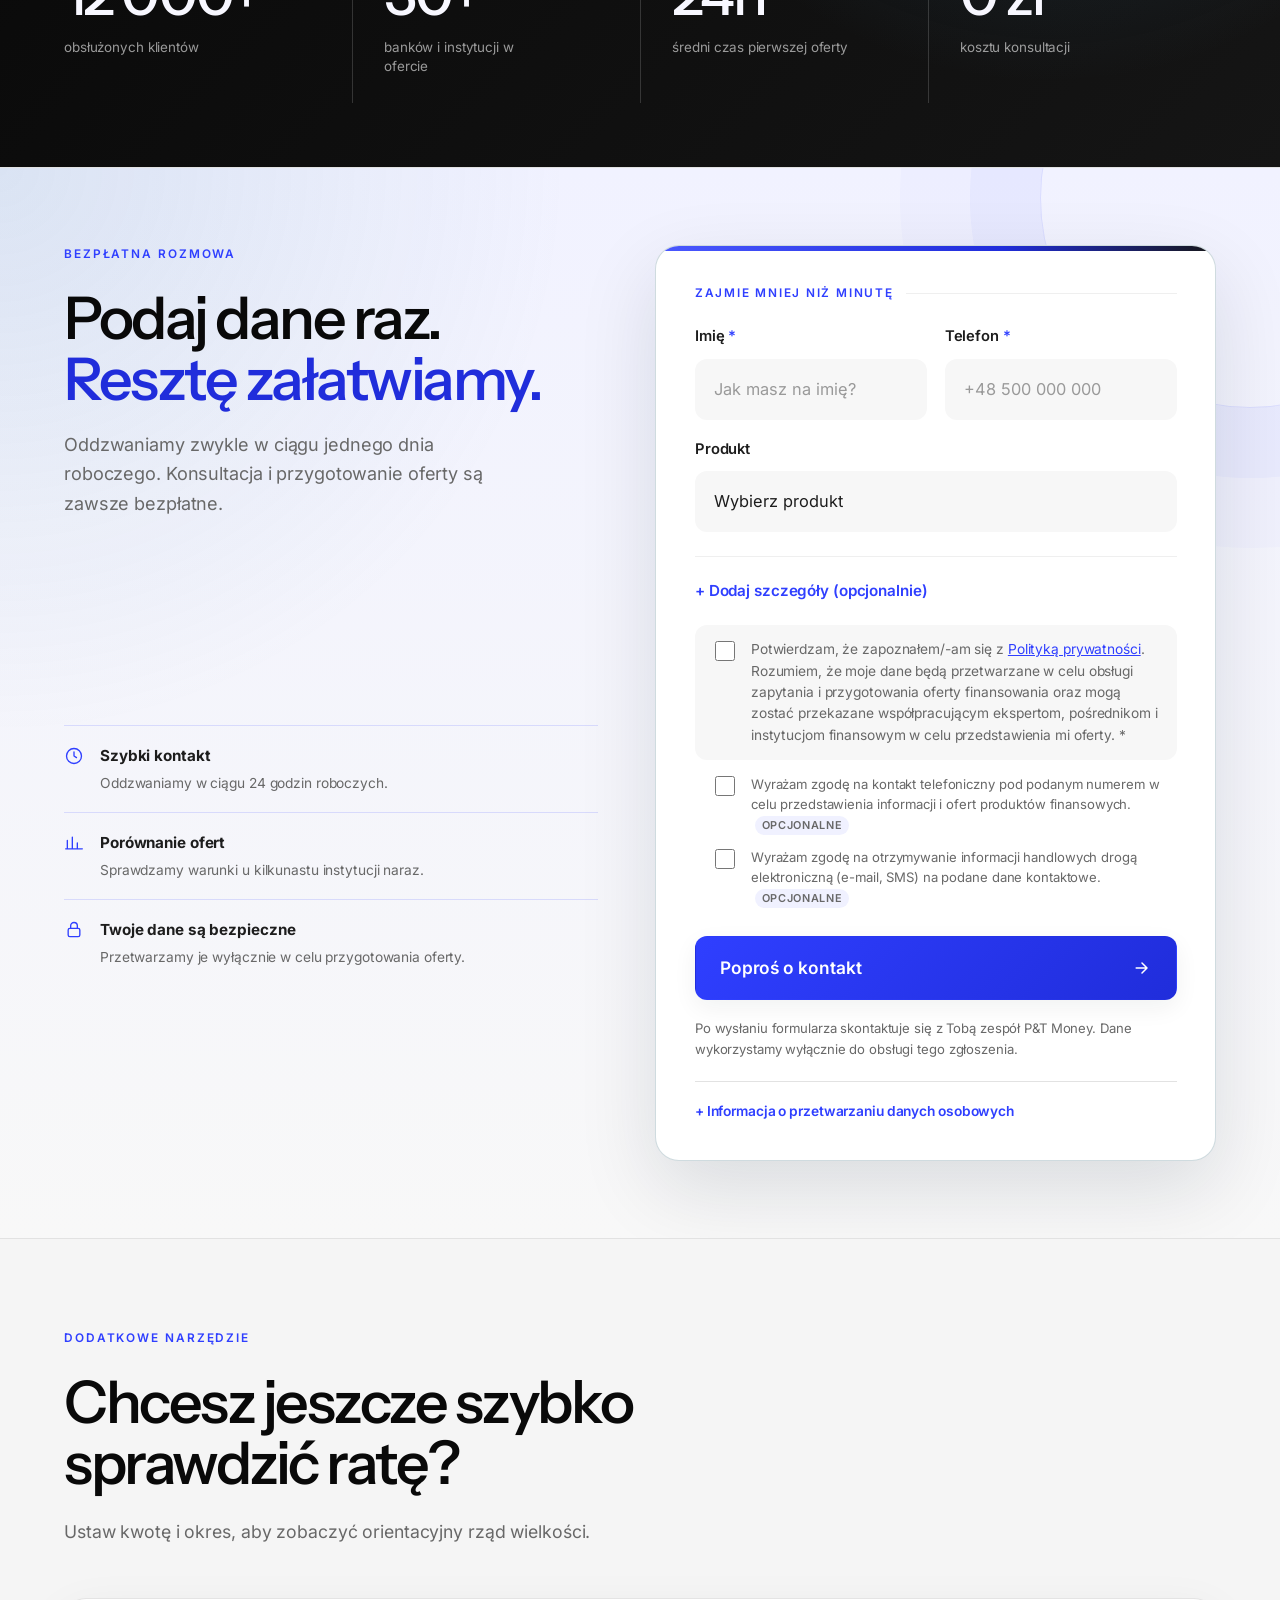
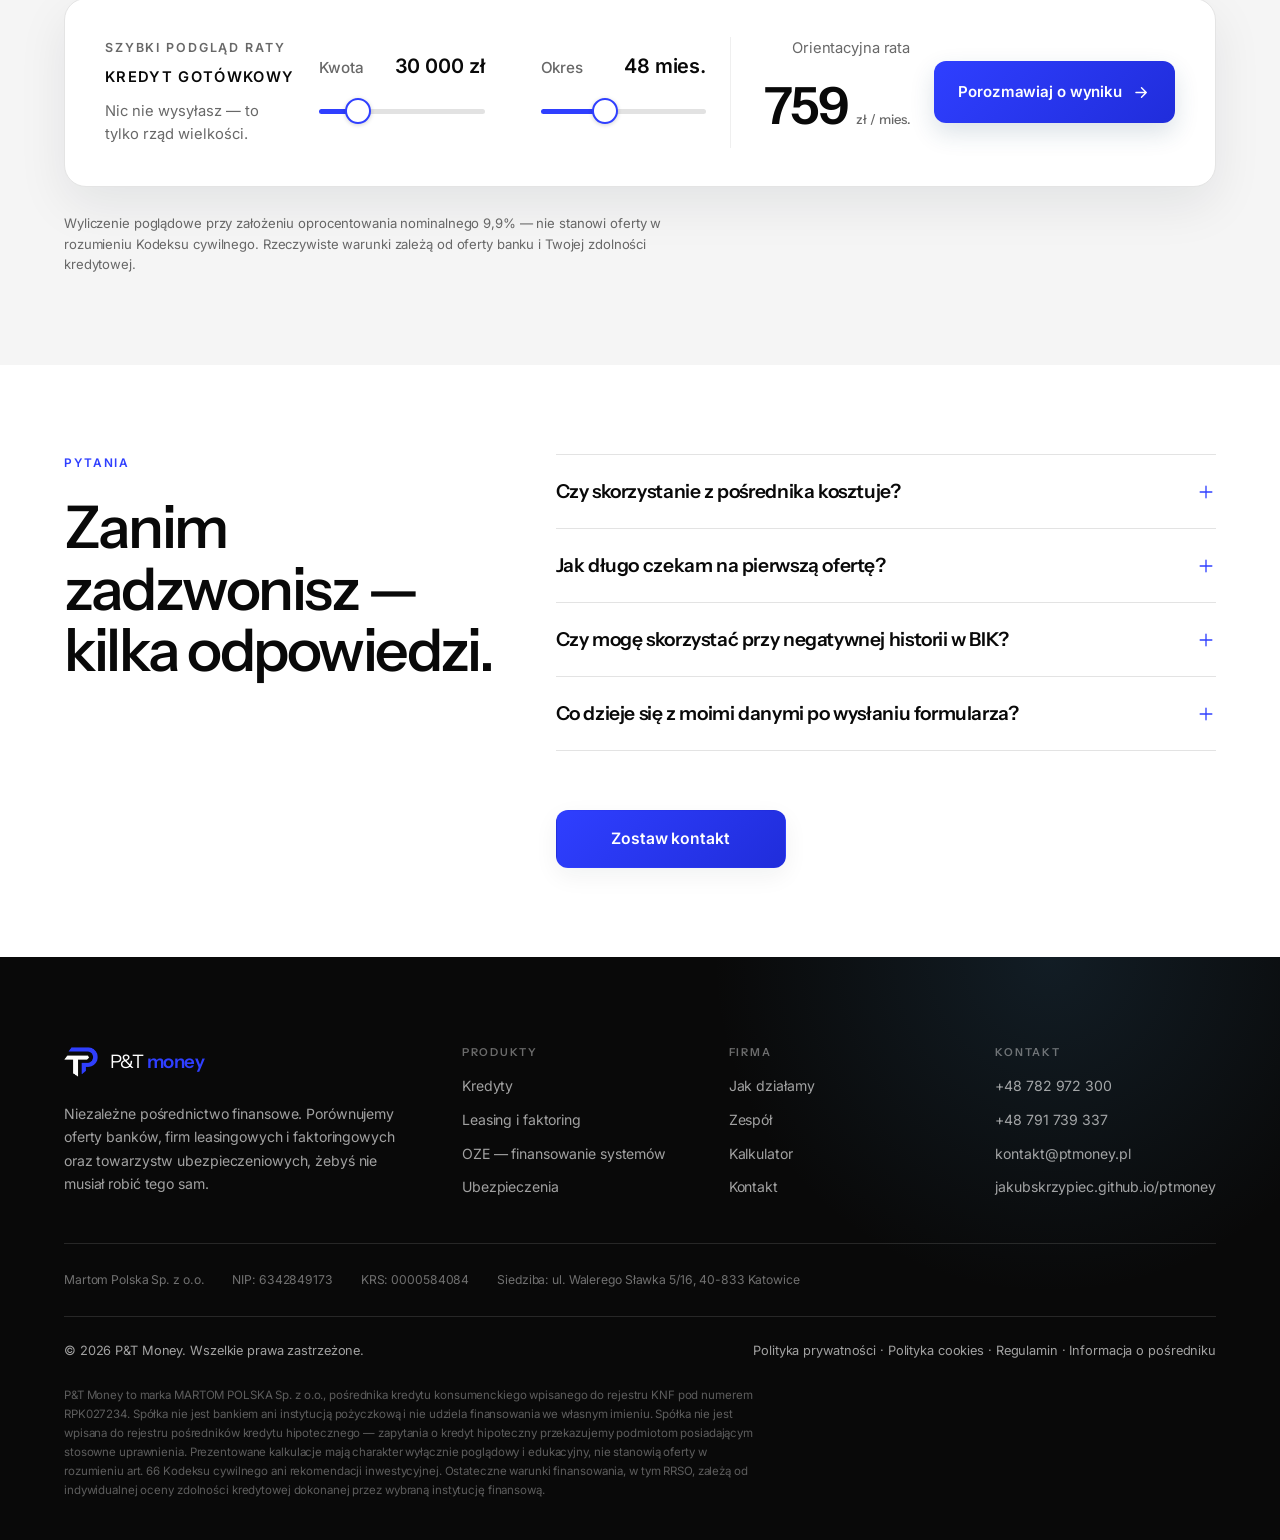
==== commit 2523fb18: "Add files via upload" ====
--- a/index.html
+++ b/index.html
@@ -25,7 +25,7 @@
 <link href="https://jakubskrzypiec.github.io/ptmoney/" rel="canonical"/>
 <!-- Czcionki z własnego serwera, nie z Google — patrz fonts/fonts.css -->
 <link rel="stylesheet" href="./fonts/fonts.css?v=1">
-<link href="./styles.css?v=20260916-1" rel="stylesheet"/>
+<link href="./styles.css?v=20260916-2" rel="stylesheet"/>
 <link rel="stylesheet" href="./header-shared.css?v=20260906-1">
 <script>
 document.documentElement.classList.add('js');
@@ -429,9 +429,9 @@
 <h2 id="stats-title">Najważniejsze konkrety przed rozmową.</h2>
 </div>
 <div class="stats-grid reveal-grid" id="statsGrid">
-<div class="stat stat--confirmed reveal"><strong data-count="12000" data-suffix="+" id="statKlienci">12 000+</strong><span>obsłużonych klientów</span></div>
-<div class="stat stat--confirmed reveal"><strong data-count="30" data-suffix="+" id="statBanki">30+</strong><span>banków i instytucji w ofercie</span></div>
-<div class="stat stat--confirmed reveal"><strong data-count="24" data-suffix="h" id="statGodziny">24h</strong><span>średni czas pierwszej oferty</span></div>
+<div class="stat reveal"><strong data-count="12000" data-suffix="+" id="statKlienci">12 000+</strong><span>obsłużonych klientów</span></div>
+<div class="stat reveal"><strong data-count="30" data-suffix="+" id="statBanki">30+</strong><span>banków i instytucji w ofercie</span></div>
+<div class="stat reveal"><strong data-count="24" data-suffix="h" id="statGodziny">24h</strong><span>średni czas pierwszej oferty</span></div>
 <div class="stat reveal"><strong data-count="0" data-suffix=" zł">0 zł</strong><span>kosztu konsultacji</span></div>
 </div>
 </div>
--- a/styles.css
+++ b/styles.css
@@ -1363,7 +1363,6 @@
 .stats-head .eyebrow { margin-bottom: 18px; }
 .stat { border-top-color: rgba(255,255,255,.2); }
 .stat strong { color: #F7F7FF; }
-.stat--confirmed strong { color: var(--error); }
 .stat span { color: rgba(255,255,255,.58); }
 
 #produkty { background: var(--paper); }
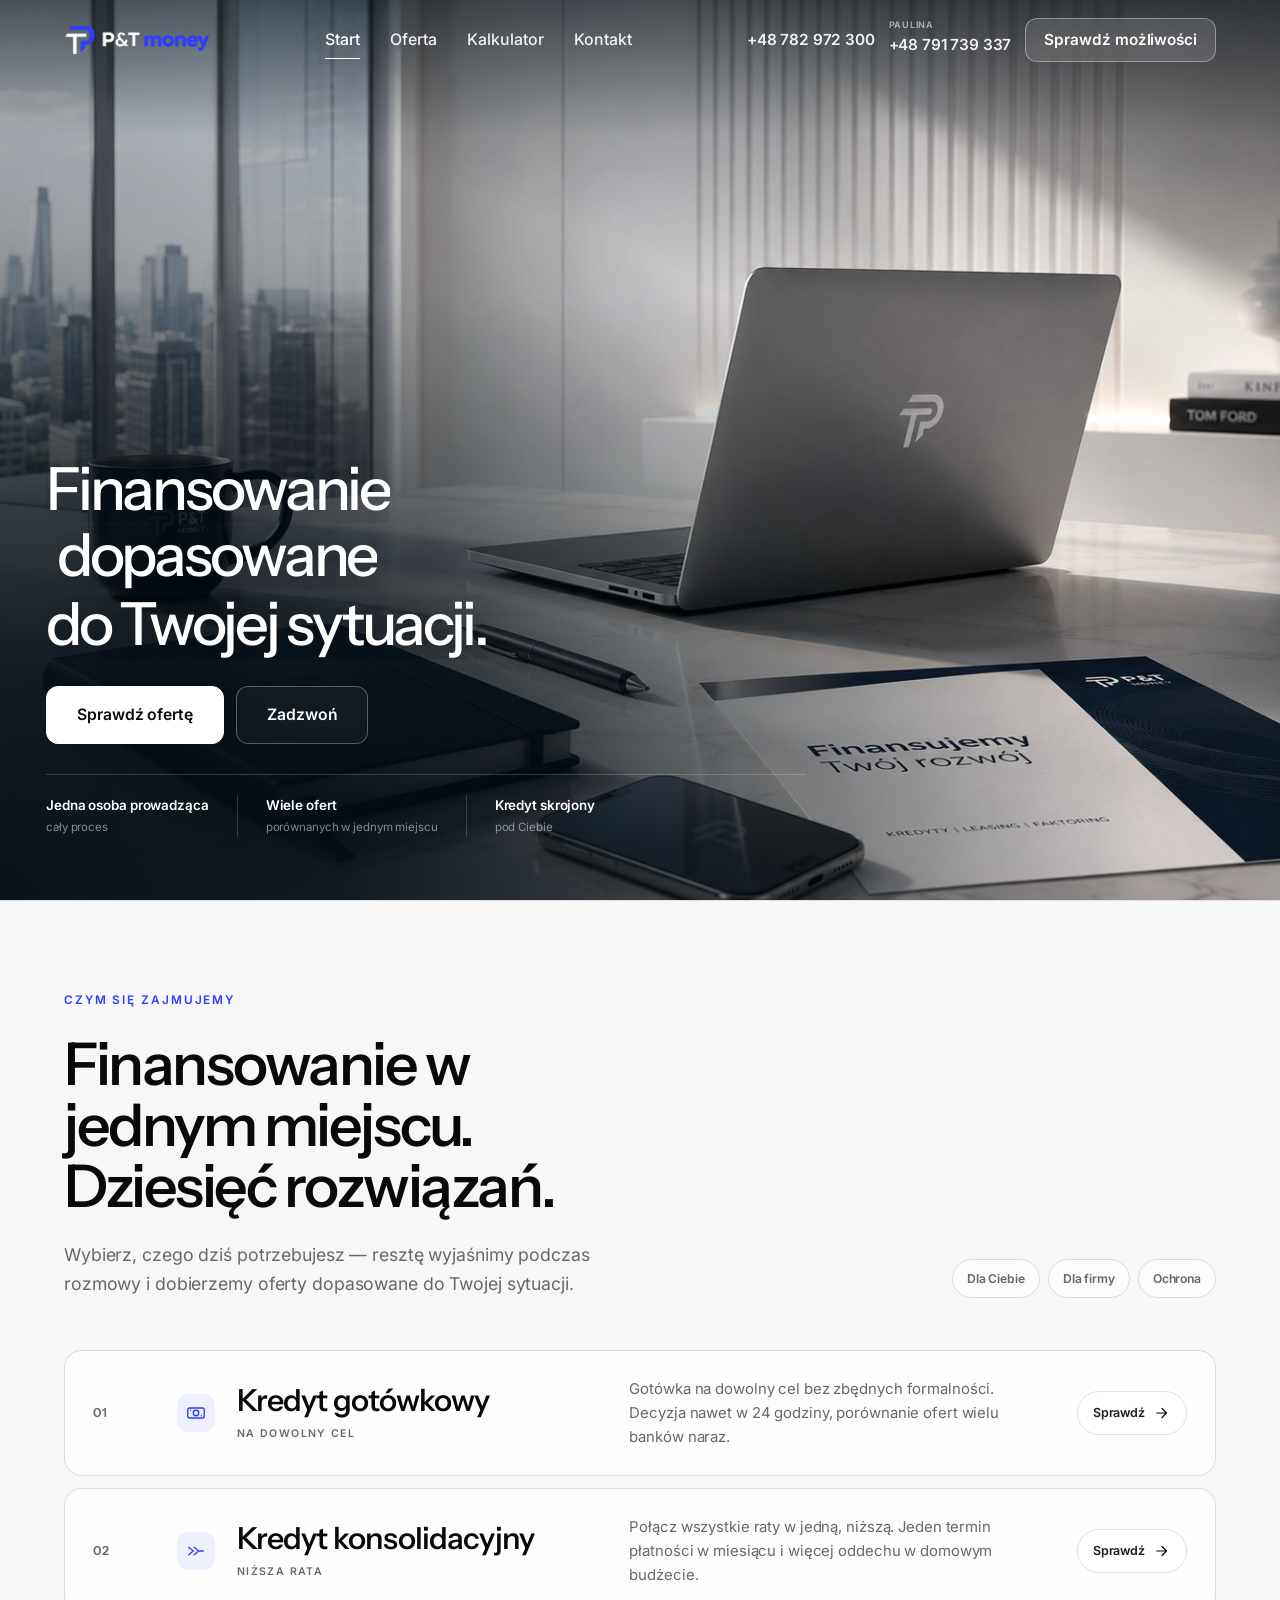
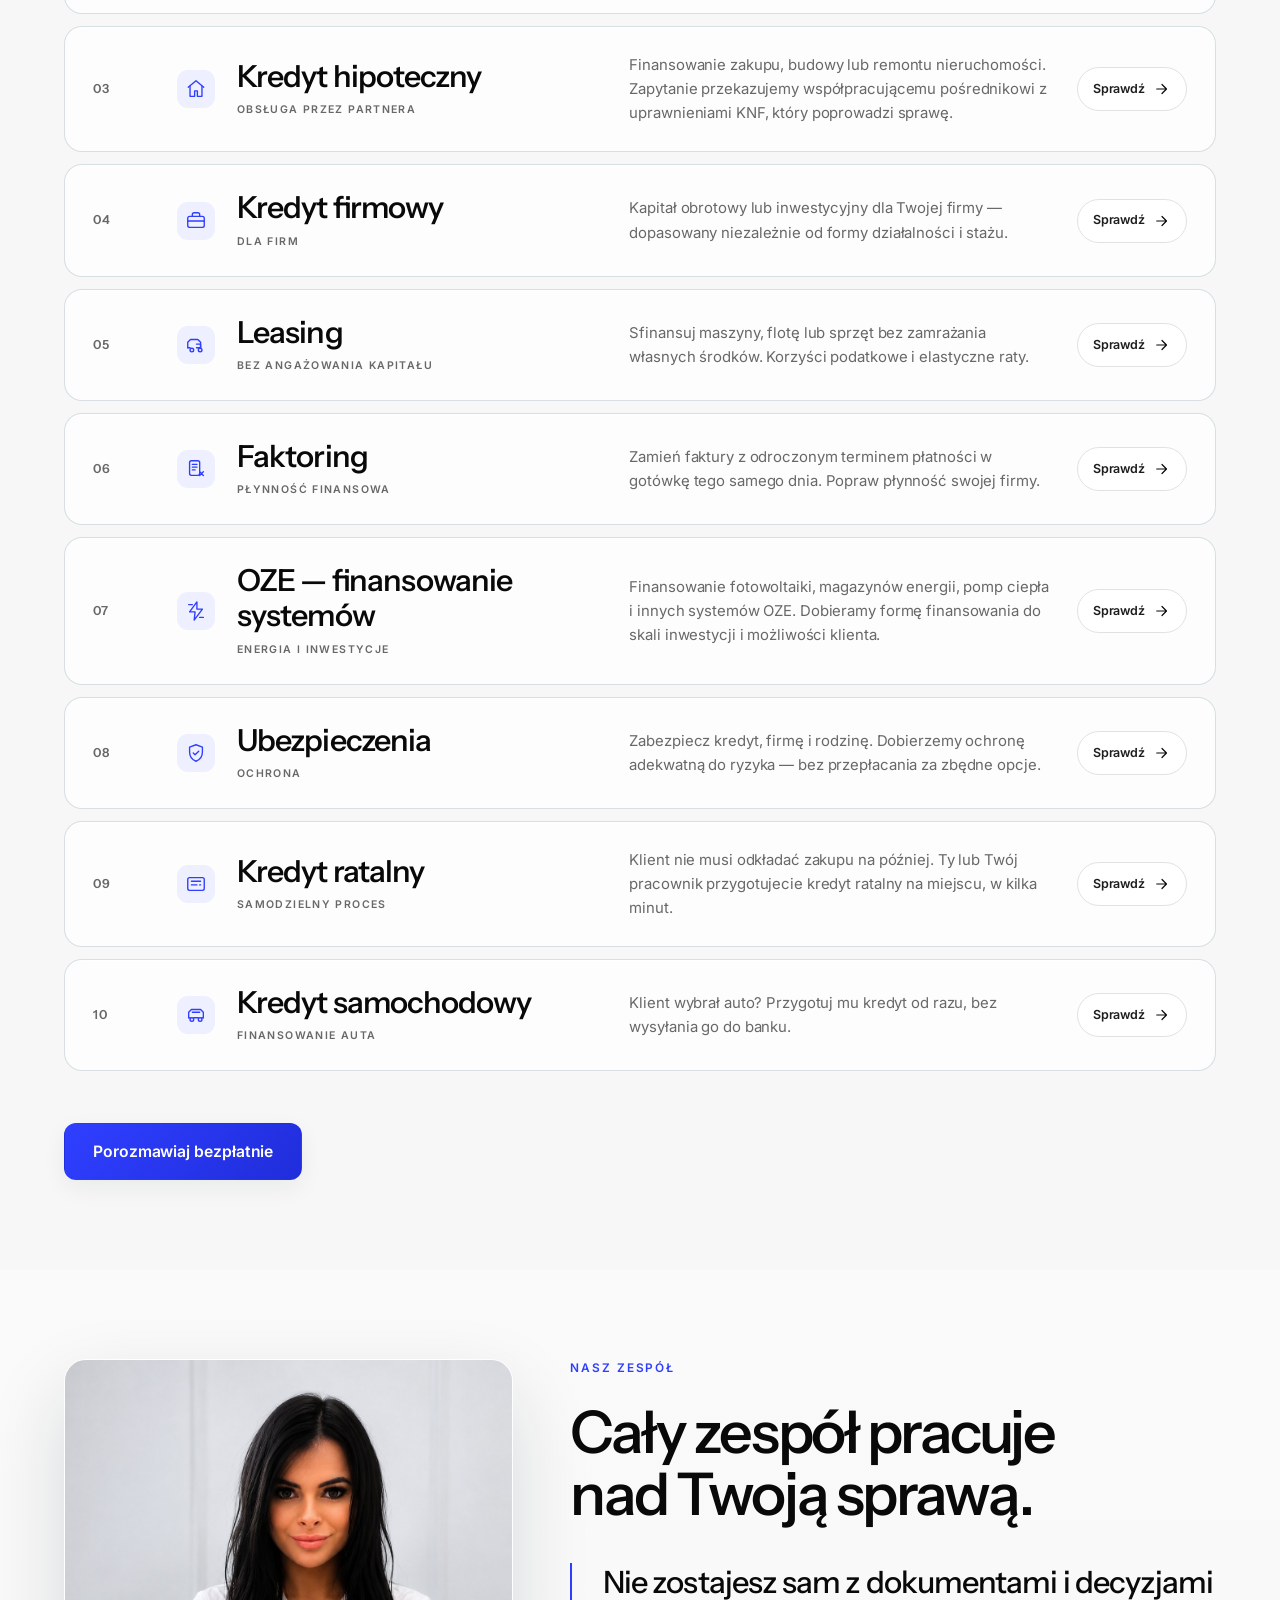
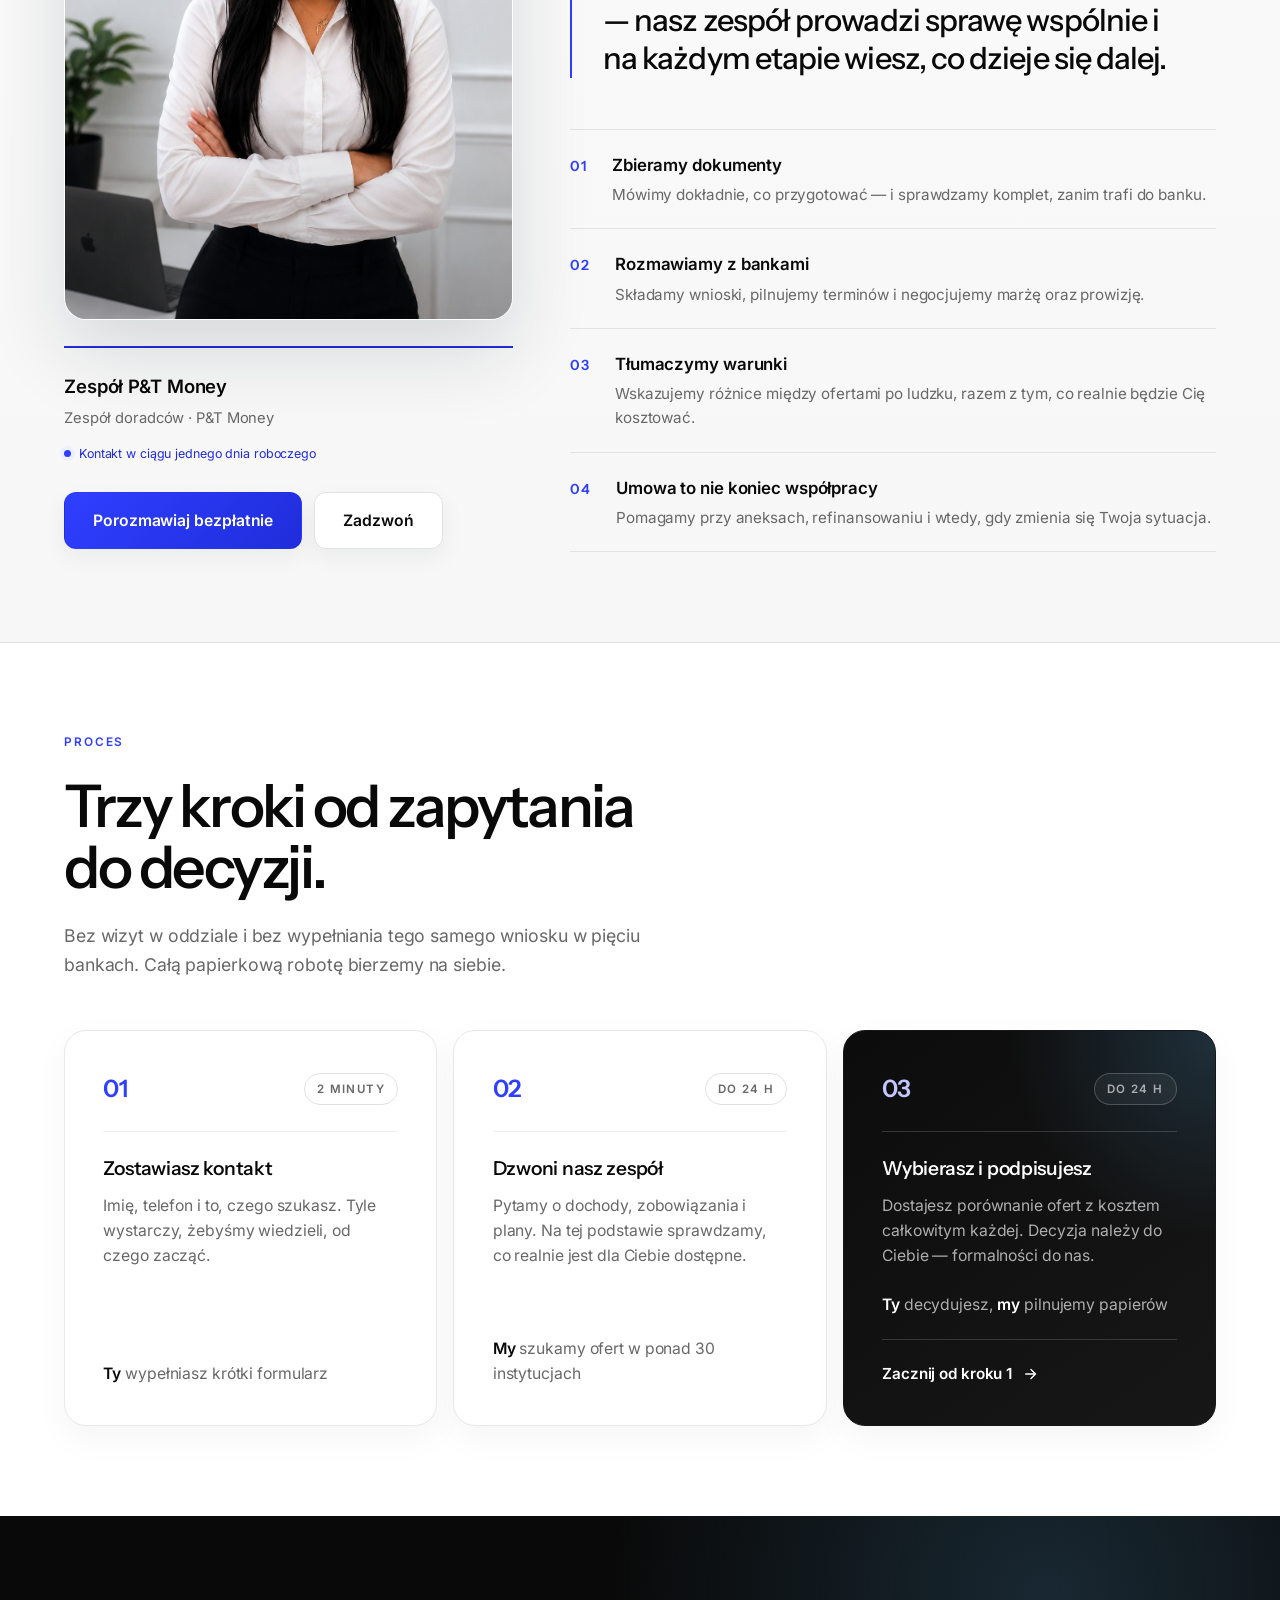
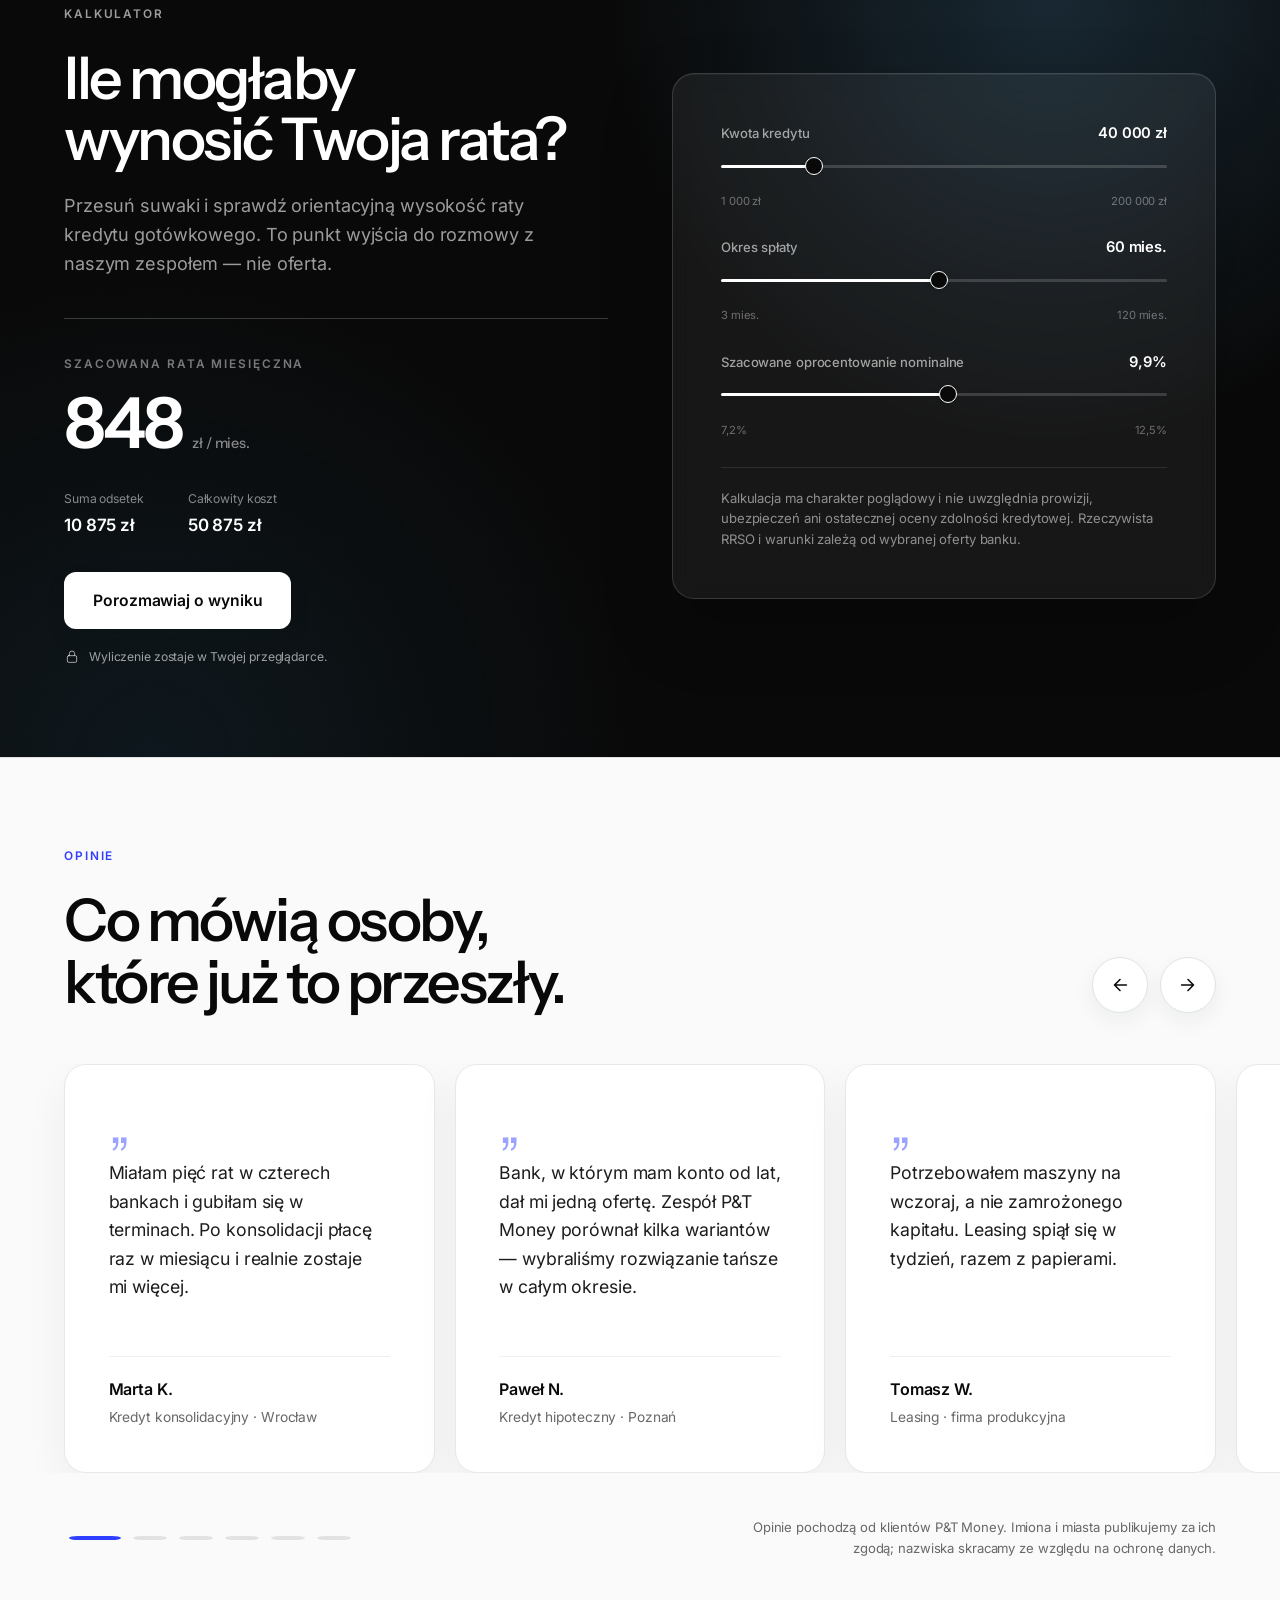
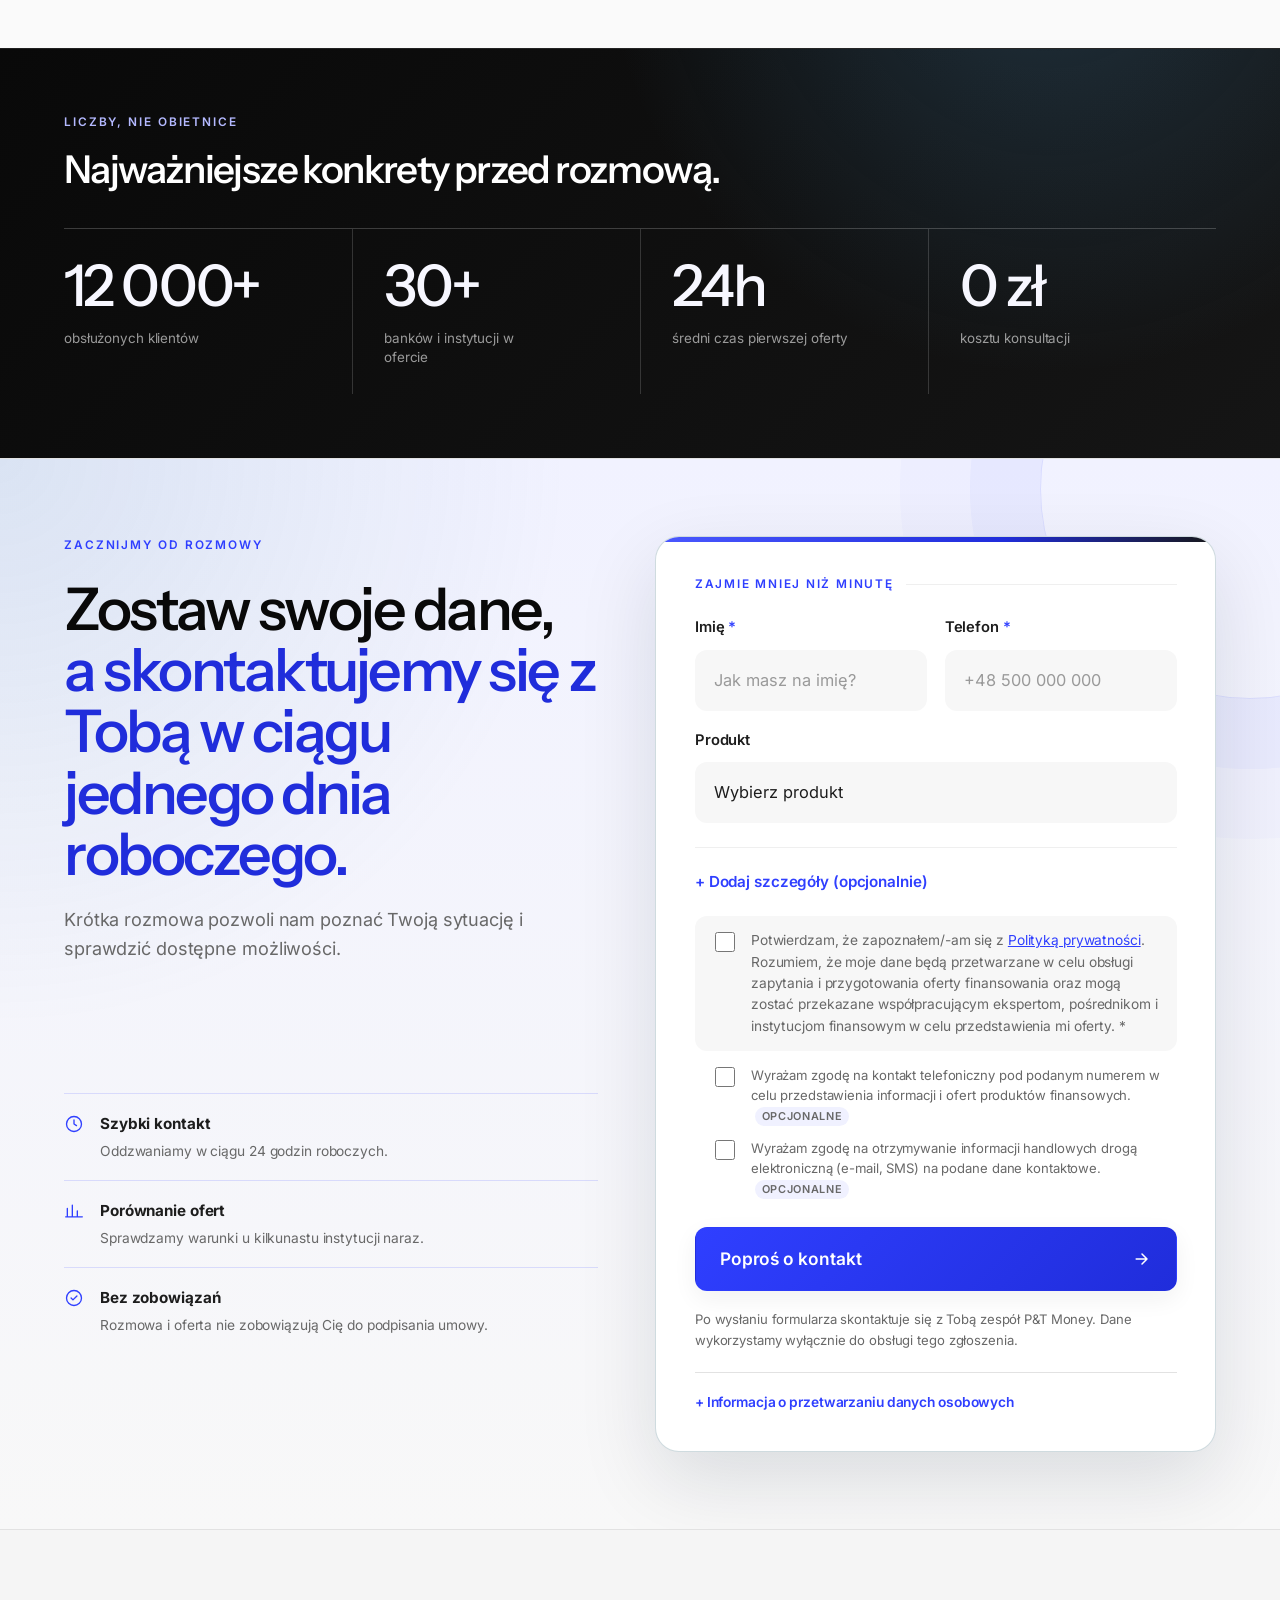
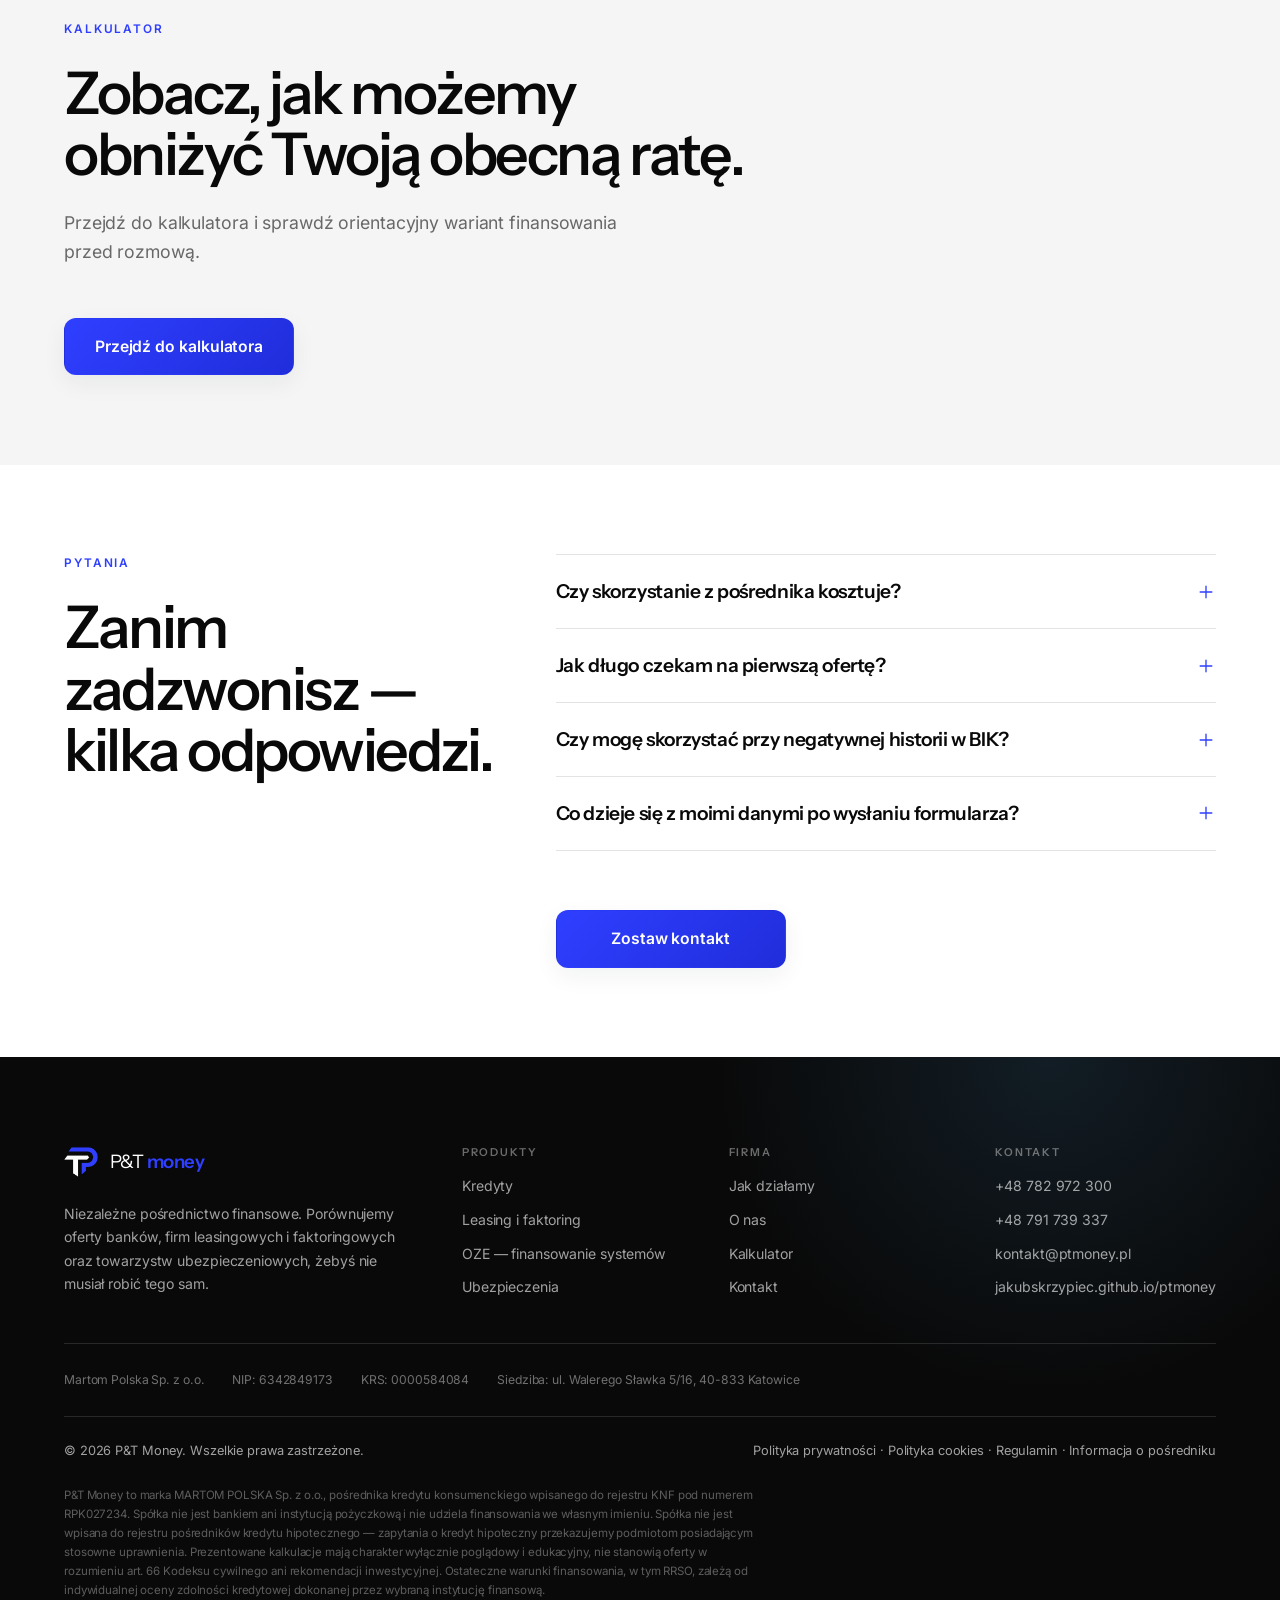
==== commit 10c487ba: "P&T Money: apply remaining client corrections" ====
--- a/index.html
+++ b/index.html
@@ -26,7 +26,7 @@
 <!-- Czcionki z własnego serwera, nie z Google — patrz fonts/fonts.css -->
 <link rel="stylesheet" href="./fonts/fonts.css?v=1">
 <link href="./styles.css?v=20260916-2" rel="stylesheet"/>
-<link rel="stylesheet" href="./header-shared.css?v=20260906-1">
+<link rel="stylesheet" href="./header-shared.css?v=20260917-1">
 <script>
 document.documentElement.classList.add('js');
 (() => {
@@ -87,6 +87,7 @@
     </nav>
     <div class="pt-header__actions">
       <a class="pt-header__phone" href="tel:+48782972300" aria-label="Zadzwoń: +48 782 972 300">+48 782 972 300</a>
+      <a class="pt-header__phone pt-header__phone--person" data-phone="secondary" data-label="Paulina" href="tel:+48791739337" aria-label="Zadzwoń do Pauliny: +48 791 739 337">+48 791 739 337</a>
       <a class="pt-header__cta" href="#kontakt">Sprawdź możliwości</a>
       <button class="pt-header__toggle" id="menuToggle" type="button" aria-label="Otwórz menu" aria-expanded="false" aria-controls="mobileNav">
         <span></span><span></span><span></span>
@@ -128,9 +129,9 @@
 <a class="btn btn--ghost contact-placeholder" data-contact-placeholder="true" href="tel:+48782972300">Zadzwoń</a>
 </div>
 <ul aria-label="Najważniejsze korzyści" class="hero-assurances" data-delay="0.27" data-hero-in="">
-<li><strong>Jedna rozmowa</strong><span>zamiast wielu wniosków</span></li>
+<li><strong>Jedna osoba prowadząca</strong><span>cały proces</span></li>
 <li><strong>Wiele ofert</strong><span>porównanych w jednym miejscu</span></li>
-<li><strong>Zespół po Twojej stronie</strong><span>od pierwszej rozmowy do umowy</span></li>
+<li><strong>Kredyt skrojony</strong><span>pod Ciebie</span></li>
 </ul>
 </div>
 </div>
@@ -141,7 +142,7 @@
 <div class="section-head section-head--products reveal">
 <div>
 <p class="eyebrow">Czym się zajmujemy</p>
-<h2 id="produkty-title">Jeden zespół.<br/>Osiem rozwiązań finansowych.</h2>
+<h2 id="produkty-title">Finansowanie w jednym miejscu.<br/>Dziesięć rozwiązań.</h2>
 <p class="section-lead">Wybierz, czego dziś potrzebujesz — resztę wyjaśnimy podczas rozmowy i dobierzemy oferty dopasowane do Twojej sytuacji.</p>
 </div>
 <ul aria-label="Obszary wsparcia" class="audience-pills">
@@ -234,6 +235,26 @@
 </span>
 <span class="product-desc">Zabezpiecz kredyt, firmę i rodzinę. Dobierzemy ochronę adekwatną do ryzyka — bez przepłacania za zbędne opcje.</span>
 <a class="product-go product-select" data-product="Ubezpieczenia" href="?produkt=ubezpieczenia#kontakt"><span class="sr-only">Ubezpieczenia — zostaw kontakt</span><svg aria-hidden="true" viewbox="0 0 24 24"><path d="M5 12h13M12 6l6 6-6 6"></path></svg></a>
+</li>
+<li class="product-row reveal">
+<span class="product-idx">09</span>
+<span aria-hidden="true" class="product-icon"><svg viewbox="0 0 24 24"><rect x="3" y="5" width="18" height="14" rx="2"></rect><path d="M7 9h10M7 13h6M16 13h1"></path></svg></span>
+<span class="product-main">
+<span class="product-title">Kredyt ratalny</span>
+<span class="product-tag">Samodzielny proces</span>
+</span>
+<span class="product-desc">Klient nie musi odkładać zakupu na później. Ty lub Twój pracownik przygotujecie kredyt ratalny na miejscu, w kilka minut.</span>
+<a class="product-go product-select" data-product="Kredyt ratalny" href="?produkt=kredyt-ratalny#kontakt"><span class="sr-only">Kredyt ratalny — zostaw kontakt</span><svg aria-hidden="true" viewbox="0 0 24 24"><path d="M5 12h13M12 6l6 6-6 6"></path></svg></a>
+</li>
+<li class="product-row reveal">
+<span class="product-idx">10</span>
+<span aria-hidden="true" class="product-icon"><svg viewbox="0 0 24 24"><path d="M4 15V9l3-3h10l3 3v6"></path><circle cx="7.5" cy="17" r="2"></circle><circle cx="16.5" cy="17" r="2"></circle><path d="M4 15h1.5M9.5 15h5M18.5 15H20M8 9h8"></path></svg></span>
+<span class="product-main">
+<span class="product-title">Kredyt samochodowy</span>
+<span class="product-tag">Finansowanie auta</span>
+</span>
+<span class="product-desc">Klient wybrał auto? Przygotuj mu kredyt od razu, bez wysyłania go do banku.</span>
+<a class="product-go product-select" data-product="Kredyt samochodowy" href="?produkt=kredyt-samochodowy#kontakt"><span class="sr-only">Kredyt samochodowy — zostaw kontakt</span><svg aria-hidden="true" viewbox="0 0 24 24"><path d="M5 12h13M12 6l6 6-6 6"></path></svg></a>
 </li>
 </ul>
 <div class="section-cta reveal"><a class="btn btn--primary" href="#kontakt">Porozmawiaj bezpłatnie</a></div>
@@ -248,7 +269,7 @@
 <figure class="portrait portrait--advisor">
 <img alt="Zespół doradców P&amp;T Money" data-portrait="" decoding="async" height="1374" loading="lazy" src="./img/doradca-2.jpg" width="1099"/>
 <figcaption aria-hidden="true" class="portrait-fallback"><img alt="" height="707" src="./logo-mark.png" width="785"/><span>Zespół P&amp;T Money</span></figcaption>
-<div aria-label="Wsparcie zespołu P&amp;T Money" class="advisor-badge"><strong>TEAM</strong><span>Wspólna opieka<br/>nad Twoją sprawą</span></div>
+
 </figure>
 <p class="advisor-meta"><strong>Zespół P&amp;T Money</strong><span id="doradcaRola">Doradcy finansowi · P&amp;T Money</span><span class="advisor-availability"><i aria-hidden="true"></i>Kontakt w ciągu jednego dnia roboczego</span></p>
 <div class="advisor-actions">
@@ -265,8 +286,8 @@
 <ol class="advisor-duties reveal-grid">
 <li class="reveal"><span class="duty-num">01</span><div><strong>Zbieramy dokumenty</strong><span>Mówimy dokładnie, co przygotować — i sprawdzamy komplet, zanim trafi do banku.</span></div></li>
 <li class="reveal"><span class="duty-num">02</span><div><strong>Rozmawiamy z bankami</strong><span>Składamy wnioski, pilnujemy terminów i negocjujemy marżę oraz prowizję.</span></div></li>
-<li class="reveal"><span class="duty-num">03</span><div><strong>Tłumaczymy warunki</strong><span>Pokazujemy różnice między ofertami po ludzku, razem z tym, co realnie będzie Cię kosztować.</span></div></li>
-<li class="reveal"><span class="duty-num">04</span><div><strong>Zostajemy po decyzji</strong><span>Jesteśmy pod telefonem także przy aneksach, refinansowaniu i zmianie sytuacji.</span></div></li>
+<li class="reveal"><span class="duty-num">03</span><div><strong>Tłumaczymy warunki</strong><span>Wskazujemy różnice między ofertami po ludzku, razem z tym, co realnie będzie Cię kosztować.</span></div></li>
+<li class="reveal"><span class="duty-num">04</span><div><strong>Umowa to nie koniec współpracy</strong><span>Pomagamy przy aneksach, refinansowaniu i wtedy, gdy zmienia się Twoja sytuacja.</span></div></li>
 </ol>
 </div>
 </div>
@@ -413,6 +434,16 @@
 <blockquote><p>Najbardziej doceniam to, że cały zespół znał moją sprawę. Nie musiałem za każdym razem tłumaczyć wszystkiego od początku.</p></blockquote>
 <p class="quote-meta"><strong>Michał D.</strong><span>Kredyt firmowy · Gdańsk</span></p>
 </li>
+<li aria-roledescription="slajd" class="quote-card" data-placeholder="true" role="group">
+<p aria-hidden="true" class="quote-mark">„</p>
+<blockquote><p>Wdrożyliśmy raty bezpośrednio w punkcie sprzedaży. Klient może od razu sfinalizować zakup, a cały proces obsługujemy na miejscu.</p></blockquote>
+<p class="quote-meta"><strong>Karolina M.</strong><span>Kredyt ratalny · punkt sprzedaży</span></p>
+</li>
+<li aria-roledescription="slajd" class="quote-card" data-placeholder="true" role="group">
+<p aria-hidden="true" class="quote-mark">„</p>
+<blockquote><p>Przy inwestycji w fotowoltaikę zależało nam na rozłożeniu kosztu w czasie. Dostaliśmy jasne warianty finansowania i mogliśmy spokojnie wybrać rozwiązanie dla firmy.</p></blockquote>
+<p class="quote-meta"><strong>Adam P.</strong><span>Finansowanie OZE · firma usługowa</span></p>
+</li>
 </ul>
 </div>
 <div class="opinions-foot">
@@ -440,9 +471,9 @@
 <section aria-labelledby="contact-title" class="section contact-section" id="kontakt">
 <div class="container contact-grid">
 <div class="contact-copy reveal">
-<p class="eyebrow">Bezpłatna rozmowa</p>
-<h2 id="contact-title">Podaj dane raz.<br/><em>Resztę załatwiamy.</em></h2>
-<p class="contact-lead">Oddzwaniamy zwykle w ciągu jednego dnia roboczego. Konsultacja i przygotowanie oferty są zawsze bezpłatne.</p>
+<p class="eyebrow">Zacznijmy od rozmowy</p>
+<h2 id="contact-title">Zostaw swoje dane,<br/><em>a skontaktujemy się z Tobą w ciągu jednego dnia roboczego.</em></h2>
+<p class="contact-lead">Krótka rozmowa pozwoli nam poznać Twoją sytuację i sprawdzić dostępne możliwości.</p>
 </div>
 <div class="form-card reveal">
 <form action="" data-endpoint="" id="leadForm" method="post" novalidate="">
@@ -471,6 +502,8 @@
 <option>Faktoring</option>
 <option>OZE — finansowanie systemów</option>
 <option>Ubezpieczenia</option>
+<option>Kredyt ratalny</option>
+<option>Kredyt samochodowy</option>
 <option>Nie jestem pewien/pewna</option>
 </select>
 <p class="field-error" id="fProductError">Wybierz produkt.</p>
@@ -554,42 +587,19 @@
 <ul class="trust-list">
 <li><svg aria-hidden="true" viewbox="0 0 24 24"><path d="M12 21a9 9 0 1 0 0-18 9 9 0 0 0 0 18Z"></path><path d="M12 7v5l3 2"></path></svg><div><strong>Szybki kontakt</strong><span>Oddzwaniamy w ciągu 24 godzin roboczych.</span></div></li>
 <li><svg aria-hidden="true" viewbox="0 0 24 24"><path d="M4 19V9M10 19V5M16 19v-7M22 19H2"></path></svg><div><strong>Porównanie ofert</strong><span>Sprawdzamy warunki u kilkunastu instytucji naraz.</span></div></li>
-<li><svg aria-hidden="true" viewbox="0 0 24 24"><rect height="10" rx="2" width="14" x="5" y="10"></rect><path d="M8 10V7a4 4 0 0 1 8 0v3"></path></svg><div><strong>Twoje dane są bezpieczne</strong><span>Przetwarzamy je wyłącznie w celu przygotowania oferty.</span></div></li>
+<li><svg aria-hidden="true" viewbox="0 0 24 24"><path d="M12 21a9 9 0 1 0 0-18 9 9 0 0 0 0 18Z"></path><path d="m8.5 12 2.25 2.25L15.5 9.5"></path></svg><div><strong>Bez zobowiązań</strong><span>Rozmowa i oferta nie zobowiązują Cię do podpisania umowy.</span></div></li>
 </ul>
 </div>
 </section>
-<!-- ============ SZYBKI PODGLĄD RATY ============ -->
-<!-- Dodatkowe narzędzie dla osób, które po formularzu chcą jeszcze sprawdzić
-       orientacyjną ratę. Nie przerywa już głównej ścieżki do kontaktu. -->
+<!-- ============ ODESŁANIE DO KALKULATORA ============ -->
 <section aria-labelledby="rate-title" class="section rate-section section--line" id="start">
 <div class="container">
 <div class="section-head reveal">
-<p class="eyebrow">Dodatkowe narzędzie</p>
-<h2 id="rate-title">Chcesz jeszcze szybko sprawdzić ratę?</h2>
-<p class="section-lead">Ustaw kwotę i okres, aby zobaczyć orientacyjny rząd wielkości.</p>
-</div>
-<div aria-label="Szybki podgląd raty" class="rate-bar reveal">
-<div class="rate-bar-head">
-<p class="rate-bar-kicker">Szybki podgląd raty<span>Kredyt gotówkowy</span></p>
-<p class="rate-bar-note">Nic nie wysyłasz — to tylko rząd wielkości.</p>
-</div>
-<div class="rate-bar-controls">
-<div class="range-field">
-<div class="range-label"><label for="heroAmount">Kwota</label><output for="heroAmount" id="heroAmountVal">30 000 zł</output></div>
-<input aria-label="Kwota kredytu" id="heroAmount" max="150000" min="2000" step="1000" type="range" value="30000"/>
-</div>
-<div class="range-field">
-<div class="range-label"><label for="heroPeriod">Okres</label><output for="heroPeriod" id="heroPeriodVal">48 mies.</output></div>
-<input aria-label="Okres spłaty" id="heroPeriod" max="120" min="6" step="6" type="range" value="48"/>
-</div>
-</div>
-<div aria-live="polite" class="rate-bar-out">
-<span>Orientacyjna rata</span>
-<strong id="heroResult">712 <small>zł / mies.</small></strong>
-</div>
-<a class="rate-bar-cta" href="#kontakt">Porozmawiaj o wyniku <svg aria-hidden="true" viewbox="0 0 24 24"><path d="M5 12h13M12 6l6 6-6 6"></path></svg></a>
-</div>
-<p class="fineprint fineprint--hero">Wyliczenie poglądowe przy założeniu oprocentowania nominalnego 9,9% — nie stanowi oferty w rozumieniu Kodeksu cywilnego. Rzeczywiste warunki zależą od oferty banku i Twojej zdolności kredytowej.</p>
+<p class="eyebrow">Kalkulator</p>
+<h2 id="rate-title">Zobacz, jak możemy obniżyć Twoją obecną ratę.</h2>
+<p class="section-lead">Przejdź do kalkulatora i sprawdź orientacyjny wariant finansowania przed rozmową.</p>
+</div>
+<div class="section-cta reveal"><a class="btn btn--primary" href="./kalkulator.html">Przejdź do kalkulatora</a></div>
 </div>
 </section>
 <!-- ============ FAQ ============ -->
@@ -632,7 +642,7 @@
 <p>Niezależne pośrednictwo finansowe. Porównujemy oferty banków, firm leasingowych i faktoringowych oraz towarzystw ubezpieczeniowych, żebyś nie musiał robić tego sam.</p>
 </div>
 <div class="footer-col"><h2>Produkty</h2><a href="./oferta.html">Kredyty</a><a href="./oferta.html#firma">Leasing i faktoring</a><a href="./oferta.html#oze">OZE — finansowanie systemów</a><a href="./oferta.html#ubezpieczenia">Ubezpieczenia</a></div>
-<div class="footer-col"><h2>Firma</h2><a href="#jak-to-dziala">Jak działamy</a><a href="#zespol">Zespół</a><a href="./kalkulator.html">Kalkulator</a><a href="./kontakt.html">Kontakt</a></div>
+<div class="footer-col"><h2>Firma</h2><a href="#jak-to-dziala">Jak działamy</a><a href="#zespol">O nas</a><a href="./kalkulator.html">Kalkulator</a><a href="./kontakt.html">Kontakt</a></div>
 <div class="footer-col"><h2>Kontakt</h2><a class="contact-placeholder" data-contact-placeholder="true" href="tel:+48782972300">+48 782 972 300</a><a data-phone="secondary" href="tel:+48791739337">+48 791 739 337</a><a class="contact-placeholder" data-contact-placeholder="true" href="mailto:kontakt@ptmoney.pl">kontakt@ptmoney.pl</a><a href="https://jakubskrzypiec.github.io/ptmoney/" id="stronaWww">ptmoney.pl</a></div>
 </div>
 <div aria-label="Dane rejestrowe" class="footer-registry"><span>Martom Polska Sp. z o.o.</span><span>NIP: 6342849173</span><span>KRS: 0000584084</span><span>Siedziba: ul. Walerego Sławka 5/16, 40-833 Katowice</span></div>
--- a/header-shared.css
+++ b/header-shared.css
@@ -98,6 +98,22 @@
   white-space: nowrap;
 }
 .pt-header__phone:hover { color: #2F3FFF; }
+.pt-header__phone--person {
+  position: relative;
+  padding-top: 11px;
+}
+.pt-header__phone--person::before {
+  content: attr(data-label);
+  position: absolute;
+  top: -2px;
+  left: 0;
+  font-size: 9px;
+  font-weight: 600;
+  line-height: 1;
+  letter-spacing: .08em;
+  text-transform: uppercase;
+  opacity: .62;
+}
 
 .pt-header__cta {
   display: none;
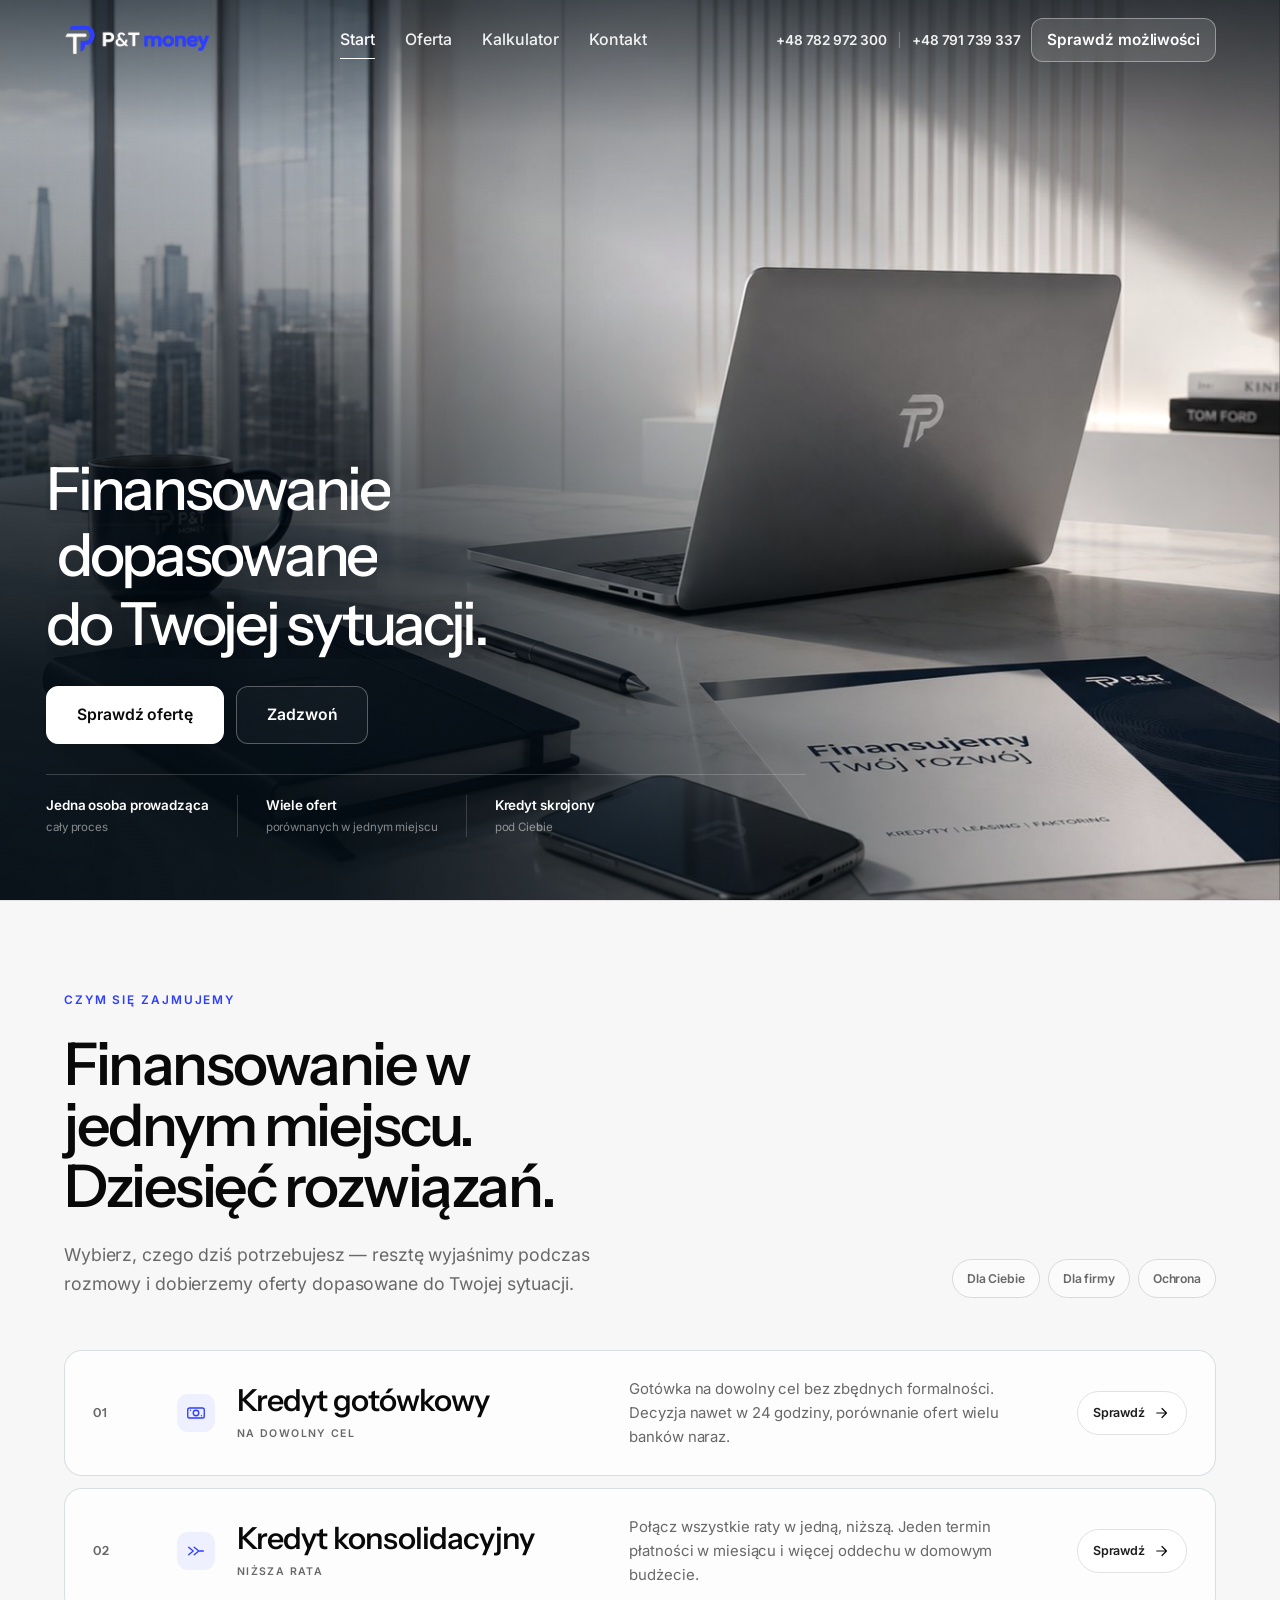
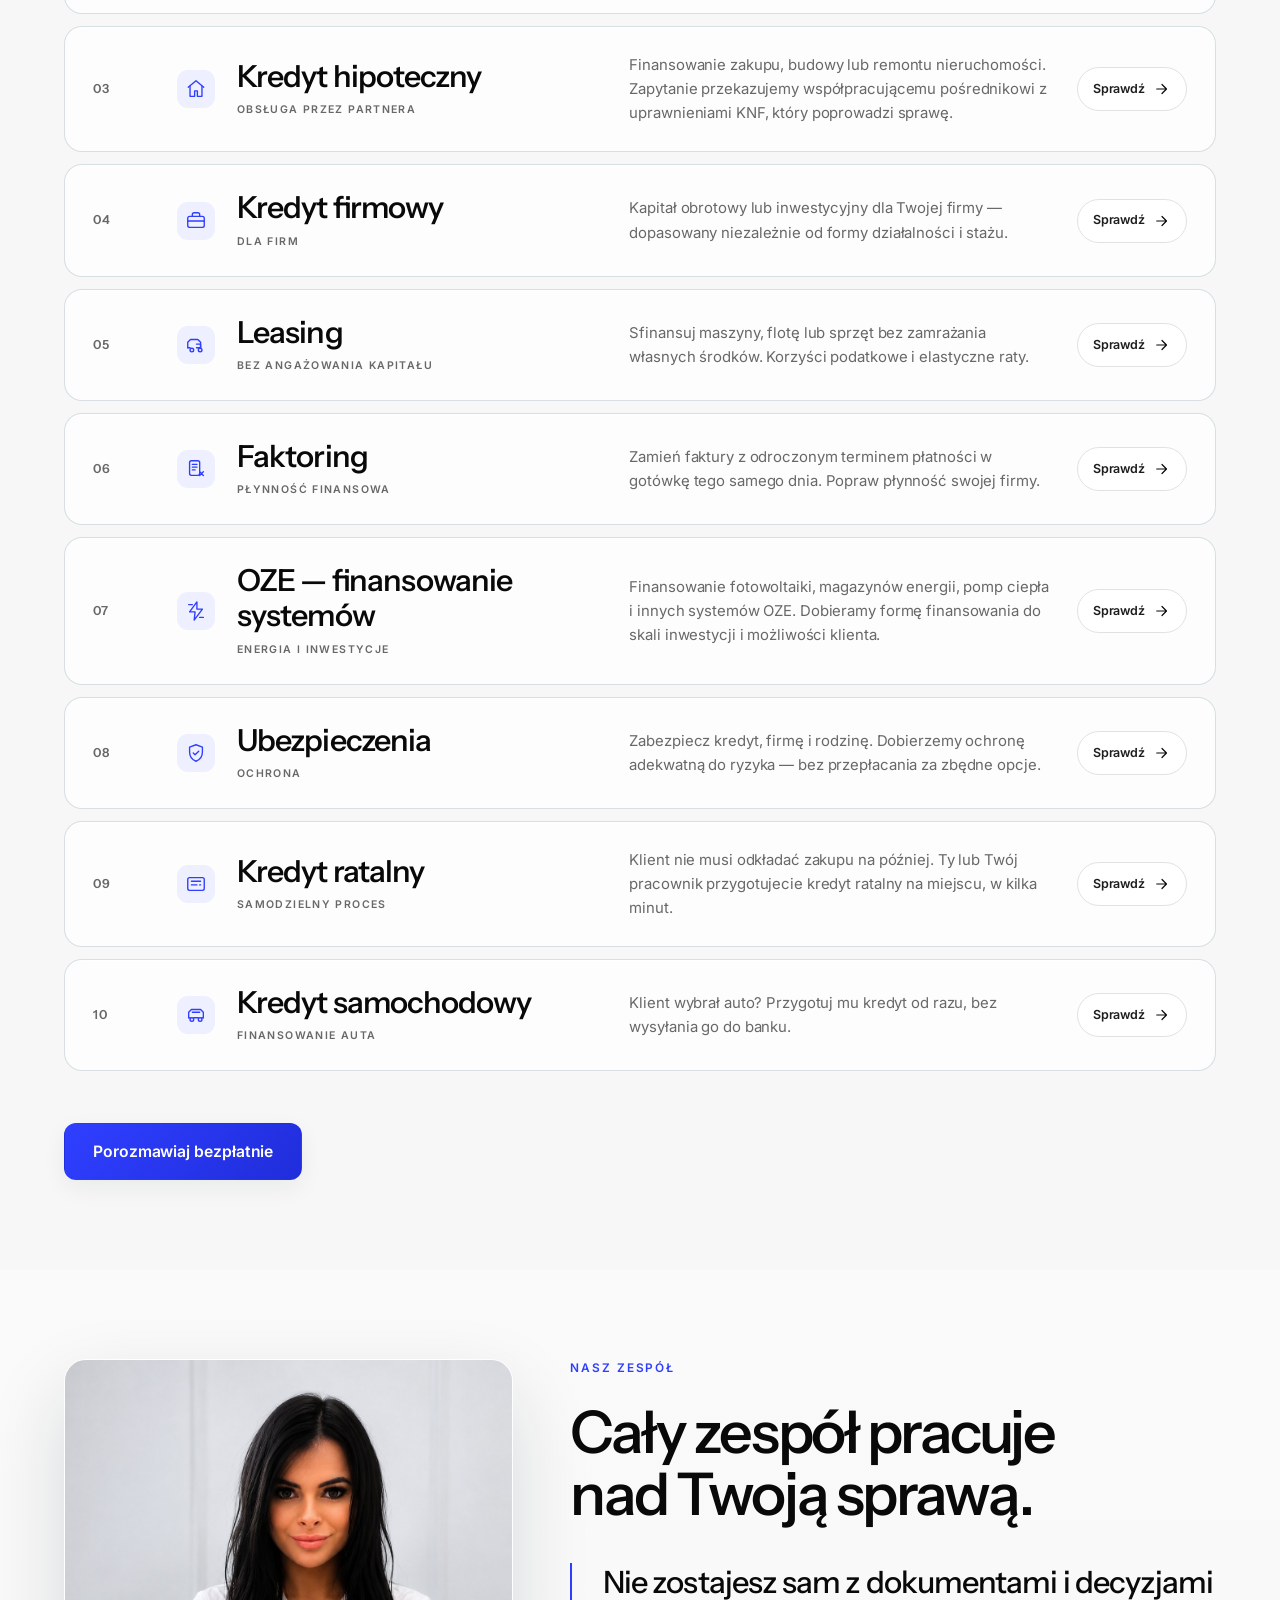
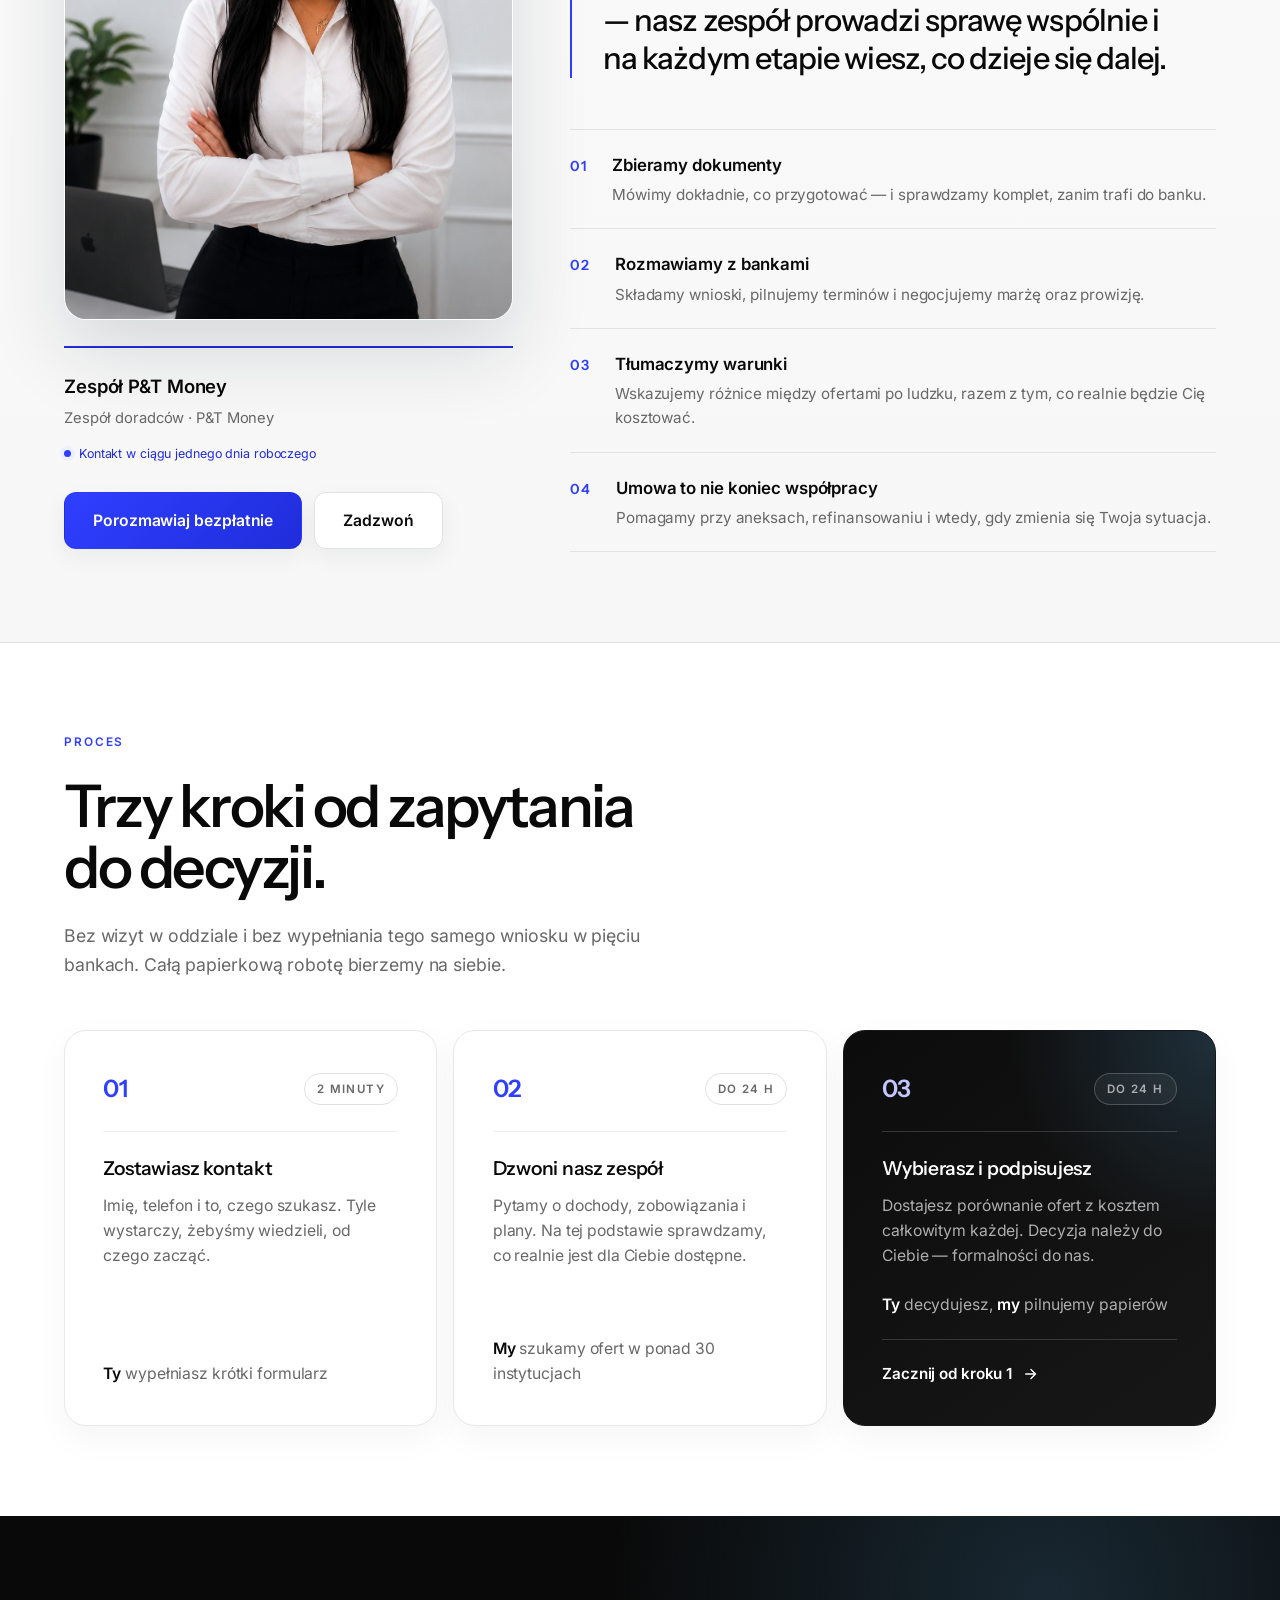
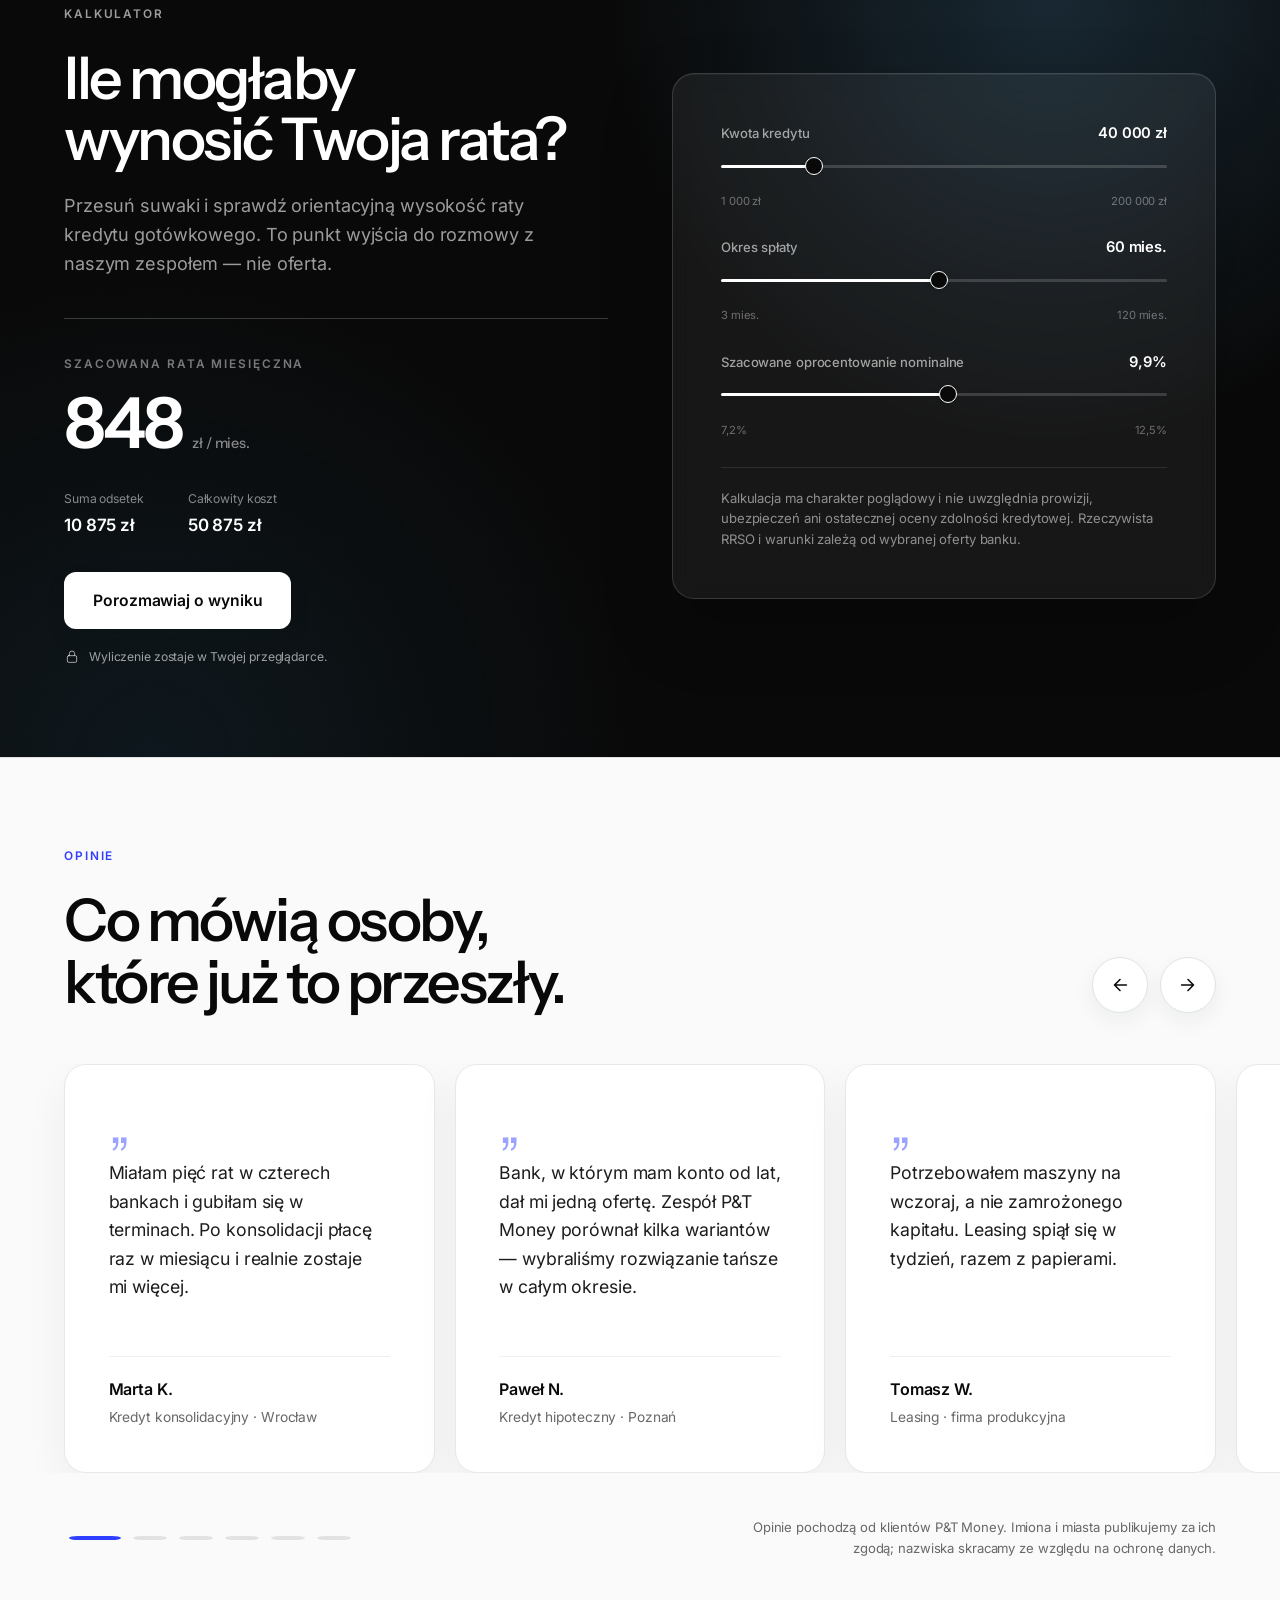
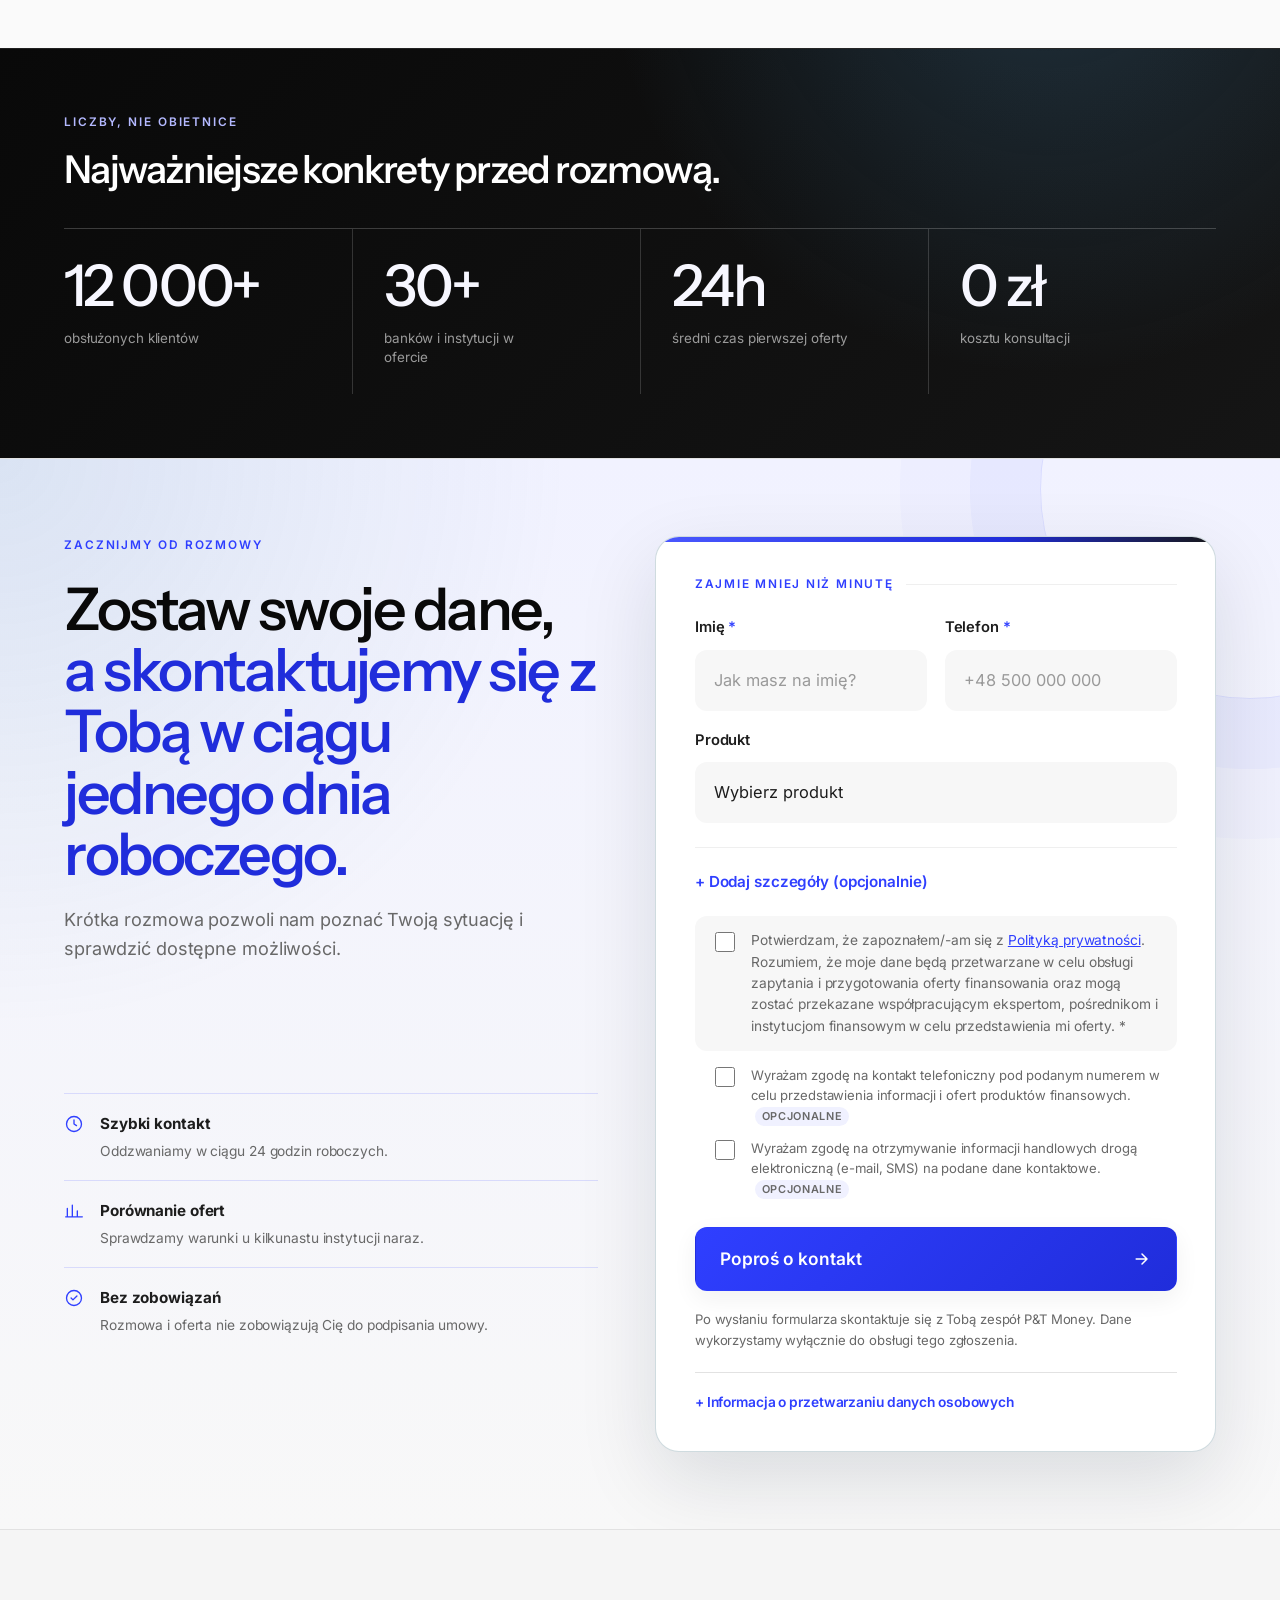
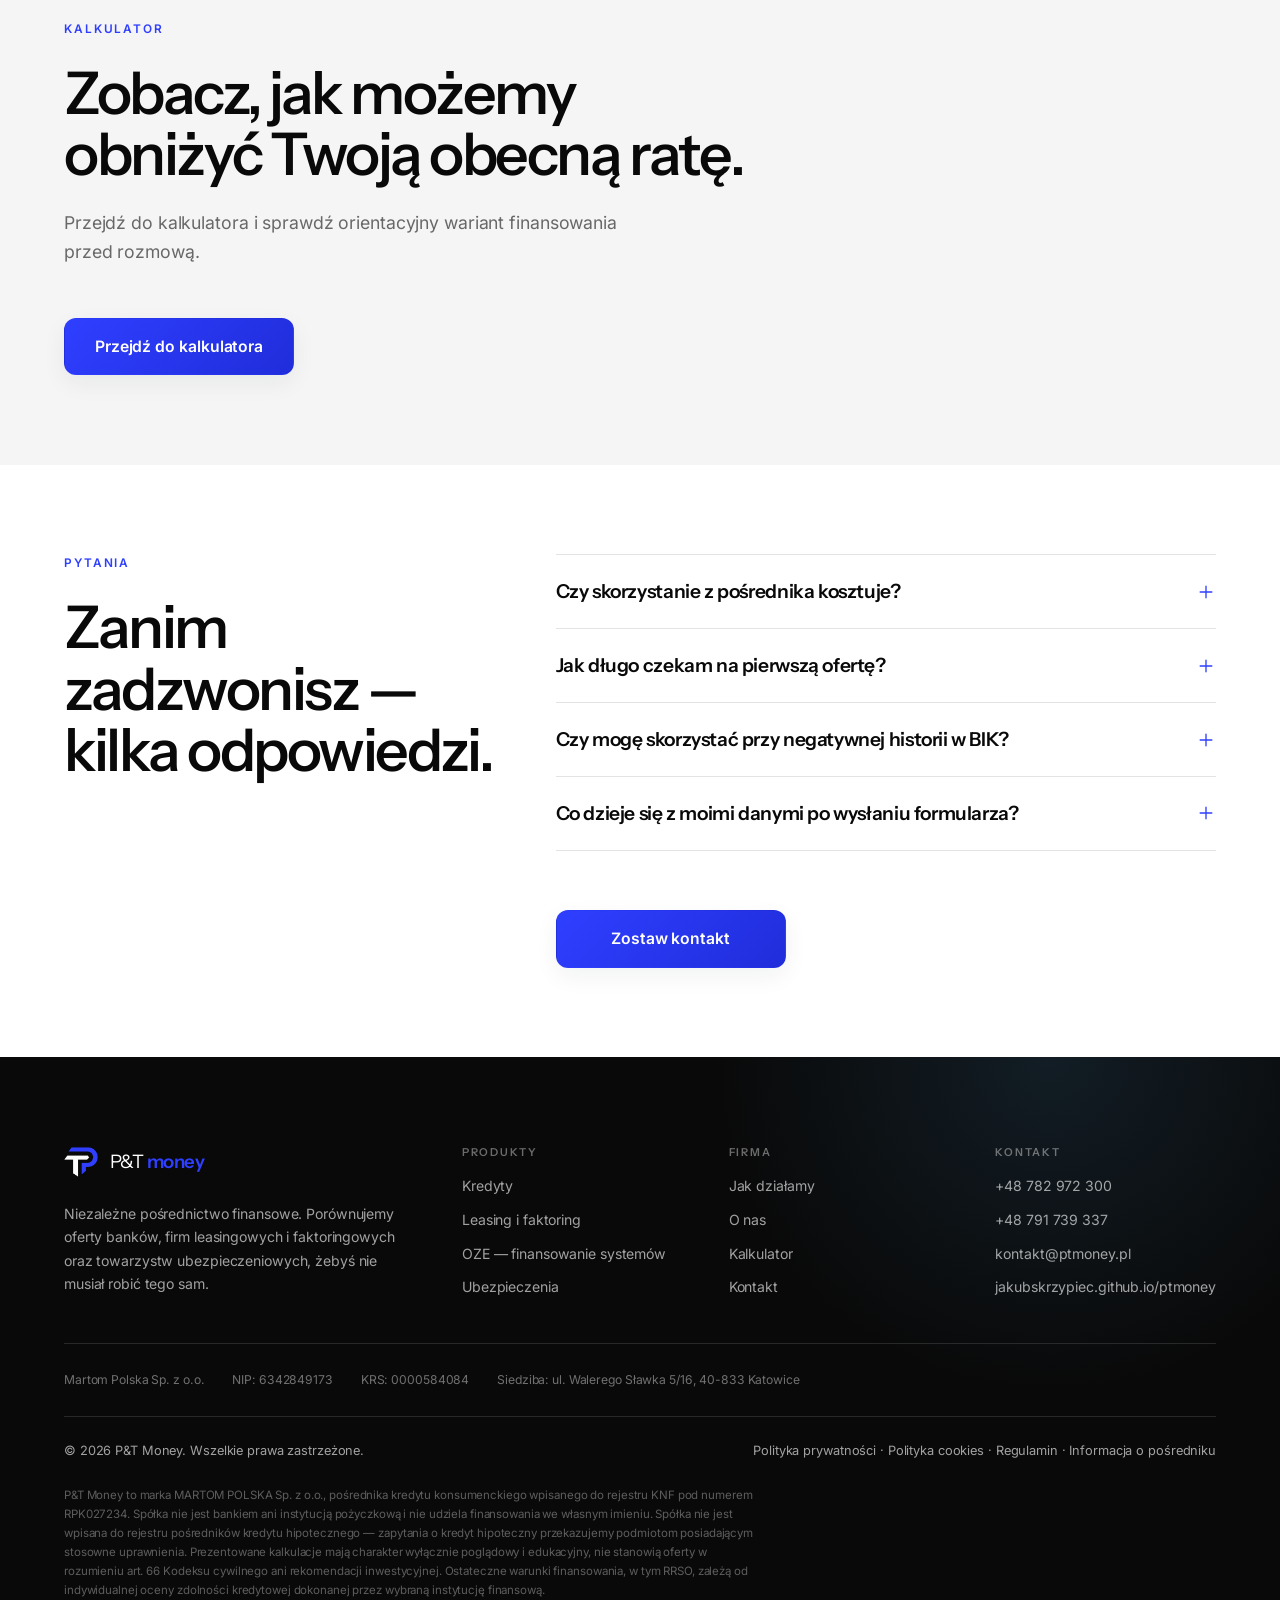
==== commit 8ca3a72f: "P&T Money: clean meta descriptions" ====
--- a/index.html
+++ b/index.html
@@ -5,12 +5,12 @@
 <meta charset="utf-8"/>
 <meta content="width=device-width, initial-scale=1" name="viewport"/>
 <title>P&amp;T Money | Kredyty, leasing i faktoring — cała Polska</title>
-<meta content="P&amp;T Money pomaga porównać kredyty, leasing, faktoring i ubezpieczenia w całej Polsce. Zostaw kontakt — nasz zespół oddzwoni w jeden dzień roboczy." name="description"/>
+<meta content="P&amp;T Money pomaga porównać kredyty, leasing, faktoring i ubezpieczenia w całej Polsce. Zostaw kontakt — oddzwonimy w ciągu jednego dnia roboczego." name="description"/>
 <meta content="#FFFFFF" name="theme-color"/>
 <meta content="website" property="og:type"/>
 <meta content="pl_PL" property="og:locale"/>
 <meta content="P&amp;T Money | Kredyty, leasing i faktoring — cała Polska" property="og:title"/>
-<meta content="Porównujemy oferty banków i instytucji finansowych. Zostaw kontakt — nasz zespół oddzwoni w jeden dzień roboczy." property="og:description"/>
+<meta content="Porównujemy oferty banków i instytucji finansowych. Zostaw kontakt — oddzwonimy w ciągu jednego dnia roboczego." property="og:description"/>
 <!-- Podgląd linku: zdjęcie hero, nie logo. Logo na białym tle daje w komunikatorach
      pustą, niczego nieznaczącą miniaturę. -->
 <meta content="https://jakubskrzypiec.github.io/ptmoney/img/hero.jpg" property="og:image"/>
--- a/header-shared.css
+++ b/header-shared.css
@@ -90,30 +90,25 @@
   display: none;
   color: #1D1D1D;
   font-family: inherit;
-  font-size: 15.3px;
+  font-size: 14.6px;
   font-weight: 600;
-  line-height: 1.62;
-  letter-spacing: -0.01em;
+  line-height: 1.2;
+  letter-spacing: -0.015em;
   text-decoration: none;
   white-space: nowrap;
+  transition: color .2s ease, opacity .2s ease;
+}
+.pt-header__phone::before,
+.pt-header__phone::after {
+  content: none !important;
+  display: none !important;
+}
+.pt-header__phone--person {
+  margin-left: 2px;
+  padding-left: 14px;
+  border-left: 1px solid rgba(29,29,29,.18);
 }
 .pt-header__phone:hover { color: #2F3FFF; }
-.pt-header__phone--person {
-  position: relative;
-  padding-top: 11px;
-}
-.pt-header__phone--person::before {
-  content: attr(data-label);
-  position: absolute;
-  top: -2px;
-  left: 0;
-  font-size: 9px;
-  font-weight: 600;
-  line-height: 1;
-  letter-spacing: .08em;
-  text-transform: uppercase;
-  opacity: .62;
-}
 
 .pt-header__cta {
   display: none;
@@ -195,6 +190,12 @@
 }
 @media (min-width: 1200px) {
   .pt-header__phone { display: inline-flex; }
+}
+@media (min-width: 1200px) and (max-width: 1379px) {
+  .pt-header__actions { gap: 11px; }
+  .pt-header__phone { font-size: 13.6px; }
+  .pt-header__phone--person { padding-left: 12px; }
+  .pt-header__cta { padding-inline: 15px; }
 }
 
 /* --------------------------------------------------------------------------
@@ -219,8 +220,6 @@
     backdrop-filter .28s ease;
 }
 
-/* W trakcie intro header ma być całkowicie niewidoczny. Pojawia się dopiero
-   po zakończeniu animacji, gdy main.js usuwa klasę .js-intro z <html>. */
 .js-intro .pt-header--home {
   opacity: 0 !important;
   visibility: hidden;
@@ -235,7 +234,6 @@
   box-shadow: 0 10px 34px rgba(9,27,39,.055);
 }
 
-/* Na samym hero: jasna wersja logo i jasna nawigacja. */
 .pt-header__brand--home {
   position: relative;
 }
@@ -273,6 +271,9 @@
 }
 .pt-header--home:not(.is-compact) .pt-header__nav a::after {
   background: currentColor;
+}
+.pt-header--home:not(.is-compact) .pt-header__phone--person {
+  border-left-color: rgba(255,255,255,.26);
 }
 .pt-header--home:not(.is-compact) .pt-header__cta {
   background: rgba(255,255,255,.12);
@@ -294,7 +295,6 @@
   background: #111;
 }
 
-/* Po otwarciu menu mobilnego header przechodzi na biel, niezależnie od scrolla. */
 body.menu-open .pt-header--home {
   background: rgba(255,255,255,.98);
   -webkit-backdrop-filter: saturate(135%) blur(16px);
